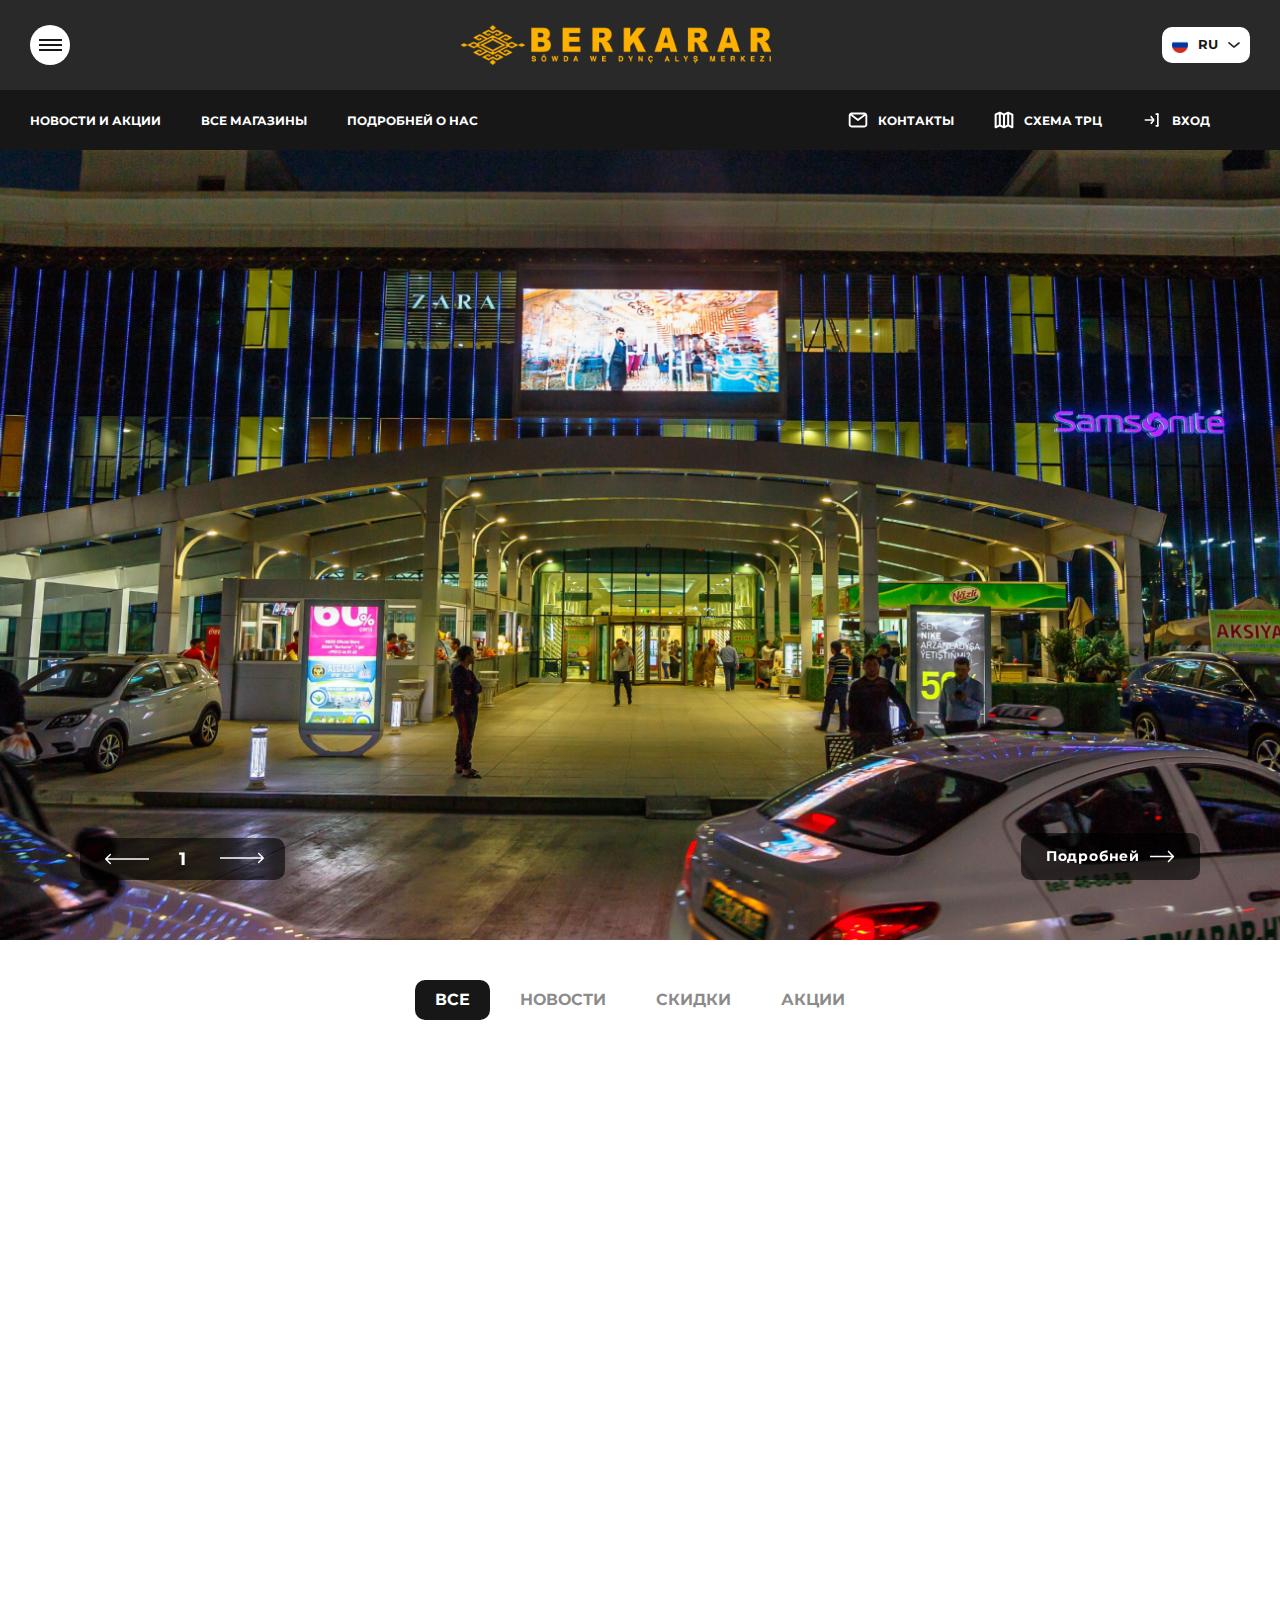
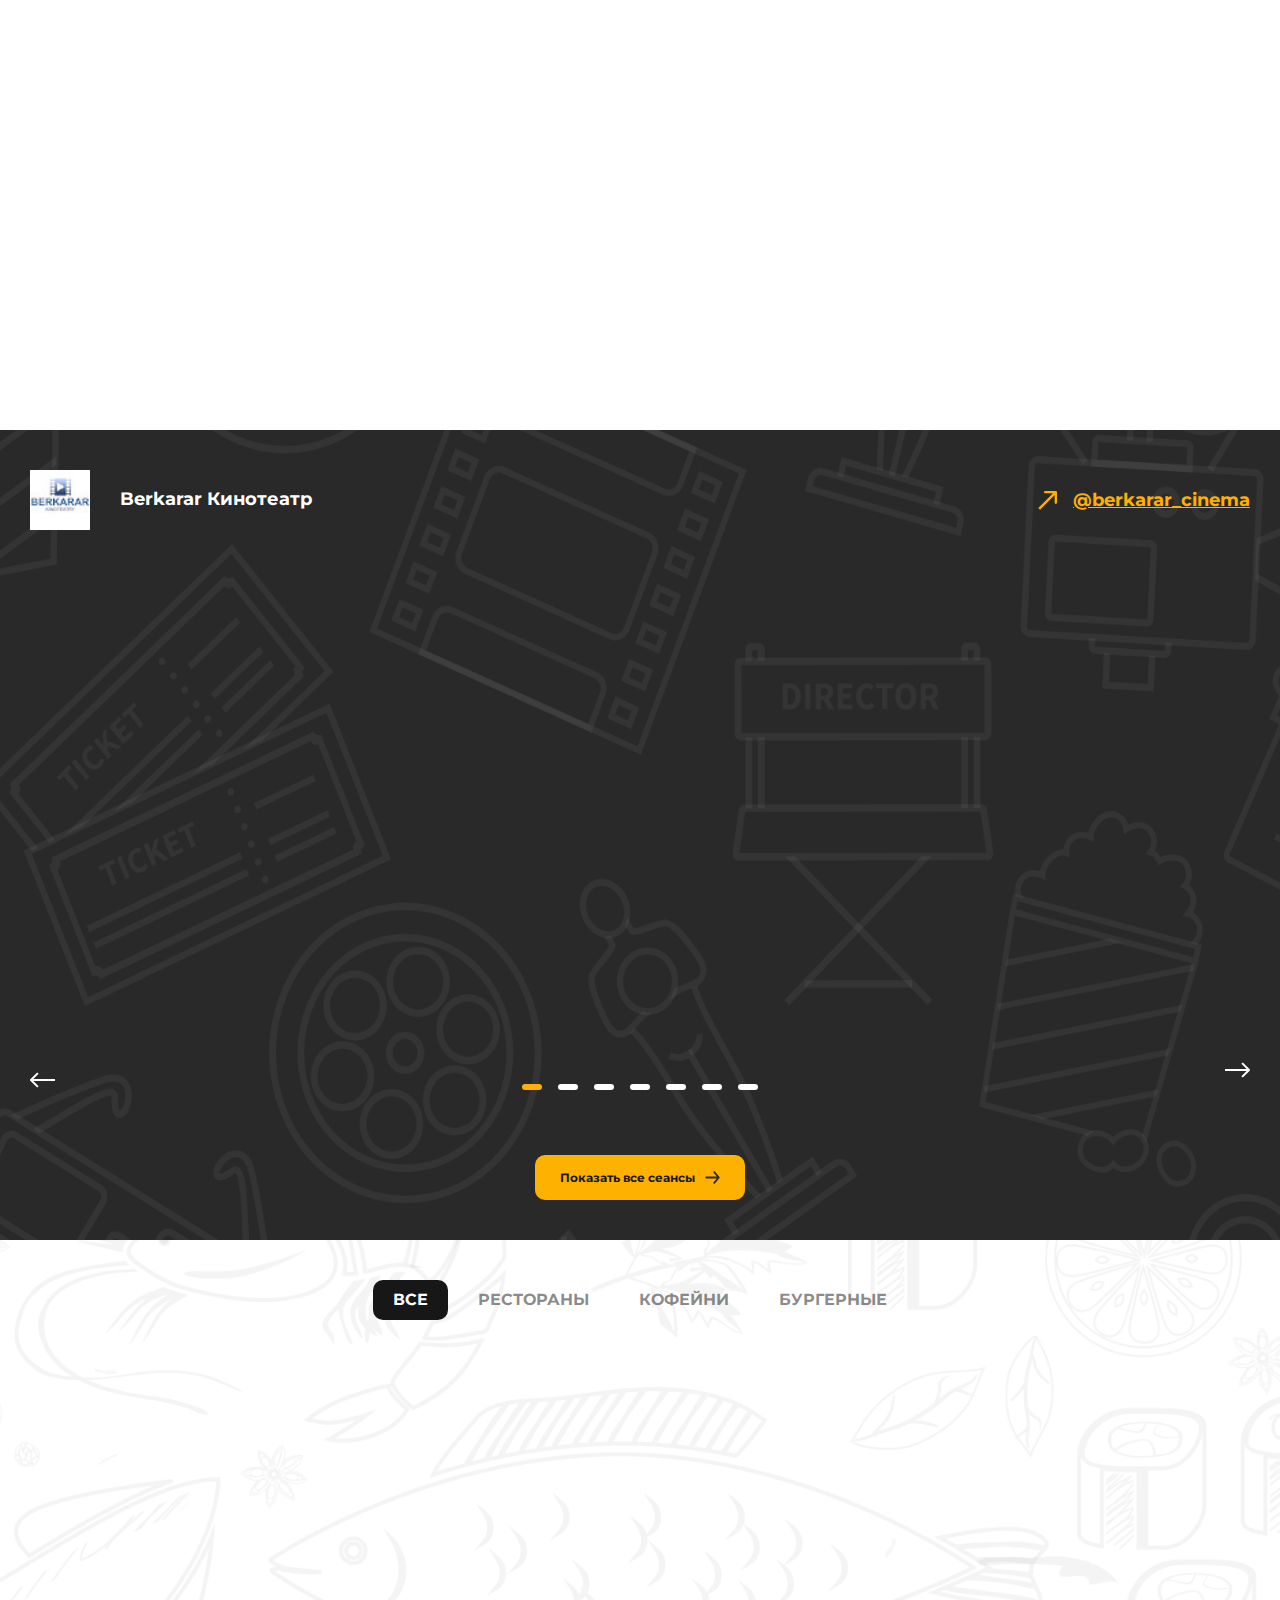
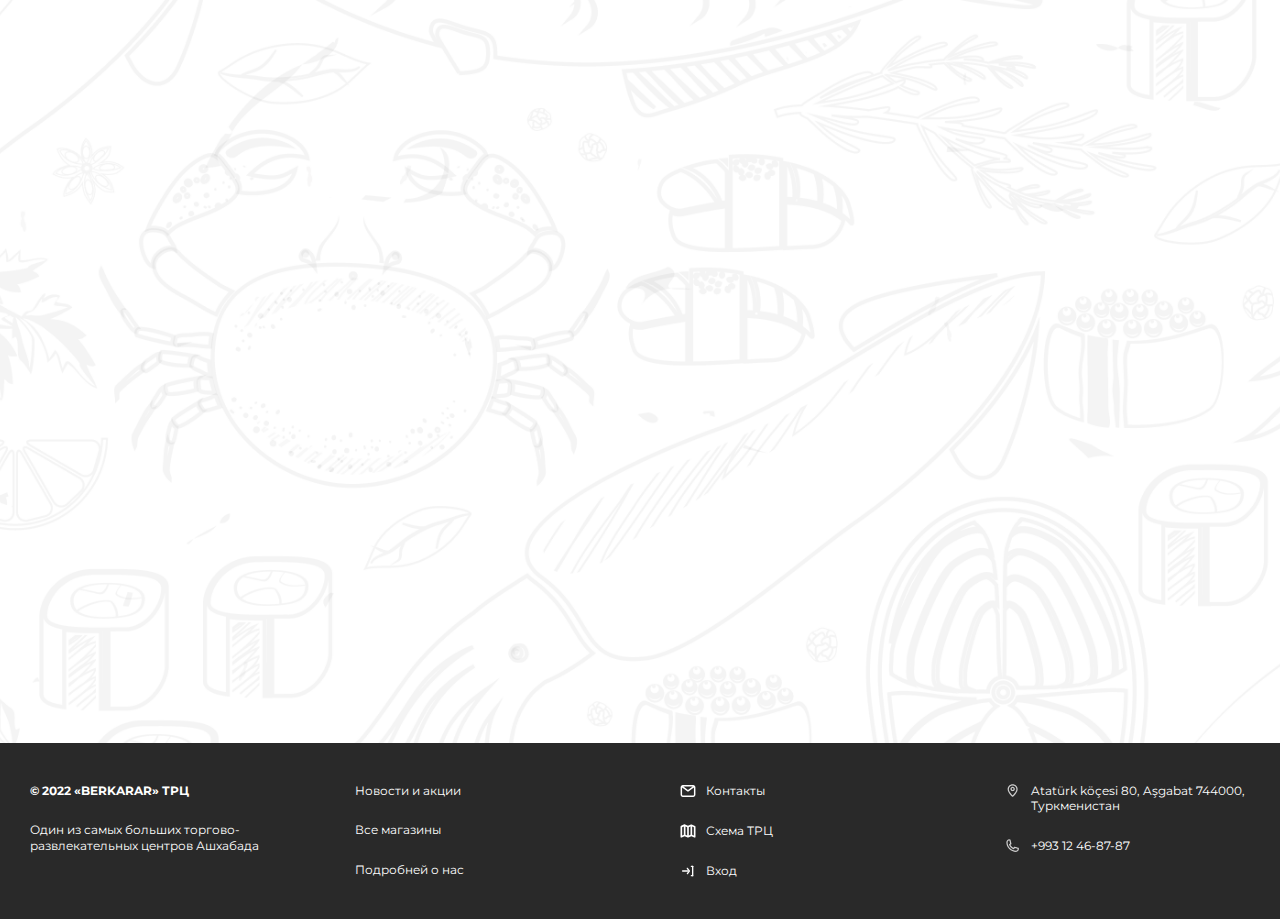
==== index.html @ 1e620947 "new header, footer, other changes" ====
<!DOCTYPE html>
<html lang="en">

<head>
    <meta charset="UTF-8">
    <meta http-equiv="X-UA-Compatible" content="IE=edge">
    <meta name="viewport" content="width=device-width, initial-scale=1.0">
    <link rel="stylesheet" href="assets/css/animate.css">

    <link rel="preconnect" href="https://fonts.googleapis.com">
    <link rel="preconnect" href="https://fonts.gstatic.com" crossorigin>
    <link
        href="https://fonts.googleapis.com/css2?family=Montserrat:ital,wght@0,200;0,300;0,400;0,500;0,600;0,700;0,800;1,400;1,500;1,600;1,700;1,800;1,900&display=swap"
        rel="stylesheet">
    <link rel="stylesheet" href="assets/css/main.css">

    <title>Home Page</title>
</head>

<body>

    <!-- Header =========================== -->
    <headar class="header">
        <div class="auto_container">
            <div class="header_wrap">
                <div class="header_row">
                    <div class="header_item">
                        <div class="burger">
                            <span></span>
                        </div>
                    </div>

                    <a href="#" class="logo">
                        <img src="assets/images/logo.png" alt="logo">
                    </a>

                    <div class="header_item">
                        <div class="lang">
                            <h6 class="lang_current">
                                <span class="lang_flag">
                                    <img src="assets/images/flag.png" alt="lang-flag">
                                </span>

                                RU

                                <span class="lang_arrow">
                                    <svg width="12" height="7" viewBox="0 0 12 7" fill="none"
                                        xmlns="http://www.w3.org/2000/svg">
                                        <path
                                            d="M6.00039 6.3334C5.80568 6.33378 5.61699 6.26597 5.46706 6.14173L0.467059 1.97507C0.296879 1.83362 0.189858 1.63036 0.169542 1.41C0.149225 1.18965 0.217277 0.970247 0.358726 0.800067C0.500175 0.629886 0.703434 0.522866 0.923789 0.50255C1.14414 0.482233 1.36355 0.550284 1.53373 0.691733L6.00039 4.42507L10.4671 0.825067C10.5523 0.755846 10.6504 0.704152 10.7557 0.672959C10.8609 0.641766 10.9714 0.631688 11.0805 0.643304C11.1897 0.65492 11.2956 0.688001 11.3919 0.740646C11.4883 0.79329 11.5733 0.864461 11.6421 0.950067C11.7184 1.03575 11.7762 1.13627 11.8118 1.24533C11.8475 1.3544 11.8602 1.46965 11.8493 1.58387C11.8383 1.69809 11.8039 1.80881 11.7482 1.90911C11.6925 2.00941 11.6166 2.09711 11.5254 2.16673L6.52539 6.19173C6.37116 6.29633 6.18631 6.34621 6.00039 6.3334Z"
                                            fill="#292929" />
                                    </svg>
                                </span>
                            </h6>

                            <div class="lang_box">
                                <a href="#">
                                    <span class="lang_flag">
                                        <img src="assets/images/flag.png" alt="lang-flag">
                                    </span>

                                    TM
                                </a>
                                <a href="#">
                                    <span class="lang_flag">
                                        <img src="assets/images/flag.png" alt="lang-flag">
                                    </span>

                                    EN
                                </a>
                            </div>
                        </div>
                    </div>
                </div>
            </div>
        </div>
    </headar>
    <!-- Header end ======================= -->

    <!-- Nav ============================= -->
    <nav class="nav">
        <div class="auto_container">
            <div class="nav_wrap">
                <div class="nav_row">
                    <ul class="nav_list">
                        <li>
                            <a href="shops.html">Новости и акции</a>
                        </li>
                        <li>
                            <a href="shops.html">Все магазины</a>
                        </li>
                        <li>
                            <a href="about.html">Подробней о нас</a>
                        </li>
                    </ul>

                    <ul class="nav_list">
                        <li>
                            <a href="shops.html">
                                <span>
                                    <svg width="18" height="14" viewBox="0 0 18 14" fill="none"
                                        xmlns="http://www.w3.org/2000/svg">
                                        <path
                                            d="M14.8332 0.333496H3.1665C2.50346 0.333496 1.86758 0.596888 1.39874 1.06573C0.929896 1.53457 0.666504 2.17045 0.666504 2.8335V11.1668C0.666504 11.8299 0.929896 12.4658 1.39874 12.9346C1.86758 13.4034 2.50346 13.6668 3.1665 13.6668H14.8332C15.4962 13.6668 16.1321 13.4034 16.6009 12.9346C17.0698 12.4658 17.3332 11.8299 17.3332 11.1668V2.8335C17.3332 2.17045 17.0698 1.53457 16.6009 1.06573C16.1321 0.596888 15.4962 0.333496 14.8332 0.333496ZM14.2748 2.00016L8.99984 5.9585L3.72484 2.00016H14.2748ZM14.8332 12.0002H3.1665C2.94549 12.0002 2.73353 11.9124 2.57725 11.7561C2.42097 11.5998 2.33317 11.3878 2.33317 11.1668V3.04183L8.49984 7.66683C8.64408 7.77501 8.81953 7.8335 8.99984 7.8335C9.18015 7.8335 9.35559 7.77501 9.49984 7.66683L15.6665 3.04183V11.1668C15.6665 11.3878 15.5787 11.5998 15.4224 11.7561C15.2661 11.9124 15.0542 12.0002 14.8332 12.0002Z"
                                            fill="white" />
                                    </svg>
                                </span>

                                Контакты
                            </a>
                        </li>
                        <li>
                            <a href="shops.html">
                                <span>
                                    <svg width="16" height="14" viewBox="0 0 16 14" fill="none"
                                        xmlns="http://www.w3.org/2000/svg">
                                        <path
                                            d="M15.0082 1.90825L11.6749 0.408252H10.9915L7.99988 1.74992L5.00821 0.408252H4.96654L4.86654 0.333252H4.36654L1.03321 1.83325C0.86695 1.89696 0.725465 2.01224 0.629488 2.1622C0.533511 2.31217 0.488088 2.48893 0.499876 2.66659V12.8333C0.500108 12.9727 0.535323 13.1098 0.602294 13.2321C0.669266 13.3544 0.765853 13.458 0.883209 13.5333C1.01734 13.6199 1.17353 13.6662 1.33321 13.6666C1.45112 13.666 1.56758 13.6405 1.67488 13.5916L4.66654 12.2499L7.65821 13.5916H7.69988C7.79379 13.6355 7.8962 13.6583 7.99988 13.6583C8.10355 13.6583 8.20596 13.6355 8.29988 13.5916H8.34154L11.3332 12.2499L14.3249 13.5916C14.4322 13.6405 14.5486 13.666 14.6665 13.6666C14.8262 13.6662 14.9824 13.6199 15.1165 13.5333C15.2339 13.458 15.3305 13.3544 15.3975 13.2321C15.4644 13.1098 15.4996 12.9727 15.4999 12.8333V2.66659C15.4995 2.50628 15.453 2.34948 15.3658 2.21498C15.2786 2.08047 15.1544 1.97397 15.0082 1.90825ZM2.16654 3.19992L3.83321 2.45825V10.7916L2.16654 11.5333V3.19992ZM5.49988 2.45825L7.16654 3.19992V11.5333L5.49988 10.7916V2.45825ZM8.83321 3.19992L10.4999 2.45825V10.7916L8.83321 11.5333V3.19992ZM13.8332 11.5333L12.1665 10.7916V2.45825L13.8332 3.19992V11.5333Z"
                                            fill="white" />
                                    </svg>
                                </span>

                                Схема ТРЦ
                            </a>
                        </li>
                        <li>
                            <a href="about.html">
                                <span>
                                    <svg width="20" height="20" viewBox="0 0 20 20" fill="none"
                                        xmlns="http://www.w3.org/2000/svg">
                                        <path
                                            d="M15 4.1665L15 15.8332C15 16.2934 15.3731 16.6665 15.8333 16.6665C16.2936 16.6665 16.6667 16.2934 16.6667 15.8332L16.6667 4.1665C16.6667 3.70627 16.2936 3.33317 15.8333 3.33317C15.3731 3.33317 15 3.70627 15 4.1665Z"
                                            fill="white" />
                                        <path
                                            d="M14.1665 16.6665L15.8332 16.6665C16.2934 16.6665 16.6665 16.2934 16.6665 15.8332C16.6665 15.3729 16.2934 14.9998 15.8332 14.9998L14.1665 14.9998C13.7063 14.9998 13.3332 15.3729 13.3332 15.8332C13.3332 16.2934 13.7063 16.6665 14.1665 16.6665Z"
                                            fill="white" />
                                        <path
                                            d="M14.1665 5L15.8332 5C16.2934 5 16.6665 4.6269 16.6665 4.16667C16.6665 3.70643 16.2934 3.33333 15.8332 3.33333L14.1665 3.33333C13.7063 3.33333 13.3332 3.70643 13.3332 4.16667C13.3332 4.6269 13.7063 5 14.1665 5Z"
                                            fill="white" />
                                        <path
                                            d="M8.33316 6.66683C8.33316 6.53746 8.36328 6.40986 8.42113 6.29415C8.47899 6.17844 8.56299 6.07779 8.66649 6.00016C8.75404 5.9345 8.85366 5.88673 8.95967 5.85957C9.06568 5.83241 9.176 5.82639 9.28434 5.84187C9.39267 5.85735 9.4969 5.89401 9.59107 5.94977C9.68523 6.00552 9.76749 6.07928 9.83316 6.16683L12.3332 9.50016C12.4374 9.64288 12.4937 9.81507 12.4937 9.99183C12.4937 10.1686 12.4374 10.3408 12.3332 10.4835L9.98315 13.8168C9.85571 13.9965 9.66232 14.1184 9.44526 14.1559C9.2282 14.1933 9.00513 14.1433 8.82482 14.0168C8.73469 13.9537 8.65797 13.8733 8.59908 13.7803C8.54018 13.6874 8.50029 13.5836 8.48169 13.4752C8.4631 13.3667 8.46617 13.2556 8.49074 13.1484C8.5153 13.0411 8.56088 12.9397 8.62482 12.8502L10.6332 10.0002L8.49982 7.16683C8.39164 7.02258 8.33316 6.84714 8.33316 6.66683Z"
                                            fill="white" />
                                        <path
                                            d="M2.50016 9.99984C2.50016 9.77882 2.58796 9.56686 2.74424 9.41058C2.90052 9.2543 3.11248 9.1665 3.3335 9.1665L10.0002 9.1665C10.2212 9.1665 10.4331 9.2543 10.5894 9.41058C10.7457 9.56686 10.8335 9.77882 10.8335 9.99984C10.8335 10.2209 10.7457 10.4328 10.5894 10.5891C10.4331 10.7454 10.2212 10.8332 10.0002 10.8332L3.3335 10.8332C3.11248 10.8332 2.90052 10.7454 2.74424 10.5891C2.58796 10.4328 2.50016 10.2209 2.50016 9.99984Z"
                                            fill="white" />
                                    </svg>
                                </span>

                                Вход
                            </a>
                        </li>
                    </ul>
                </div>
            </div>
        </div>
    </nav>
    <!-- Nav end ========================= -->

    <!-- Menu ============================= -->
    <section class="menu">
        <div class="auto_container">
            <div class="menu_wrap">
                <form action="#" class="menu_search">
                    <h1 class="menu_search-title">
                        <span>Поиск</span> по сайту
                    </h1>

                    <div class="menu_search-input">
                        <input type="text" placeholder="Что будем искать?">
                    </div>

                    <button class="menu_search-btn" type="submit">
                        НАЙТИ
                    </button>
                </form>

                <div class="mobile_buttons">
                    <div class="row">
                        <a href="#" class="mobile_buttons-link">Подробней о нас</a>
                        <a href="#" class="mobile_buttons-link">Контакты</a>
                        <a href="#" class="mobile_buttons-link">Схема ТРЦ</a>
                        <h4 class="mobile_buttons-link modBtn" data-tab="#login">Вход</h4>
                    </div>
                </div>

                <div class="mobile_navs">
                    <ul class="mobile_navs-list">
                        <li>
                            <a href="#" class="mobile_navs-link">Новости и акции</a>
                        </li>
                        <li>
                            <a href="#" class="mobile_navs-link">Все магазины</a>
                        </li>
                        <li>
                            <a href="#" class="mobile_navs-link">Кафе и рестораны</a>
                        </li>
                        <li>
                            <a href="#" class="mobile_navs-link">Развлечение </a>
                        </li>
                        <li>
                            <a href="#" class="mobile_navs-link">услуги и сервисы</a>
                        </li>
                        <li>
                            <a href="#" class="mobile_navs-link">красота и здоровье</a>
                        </li>
                        <li>
                            <a href="#" class="mobile_navs-link">все для детей</a>
                        </li>
                        <li>
                            <a href="#" class="mobile_navs-link">бытовая техника и электроника</a>
                        </li>
                    </ul>

                    <div class="mobile_profile">
                        <h5 class="mobile_profile-title">
                            204308
                        </h5>

                        <a href="#" class="mobile_profile-link">
                            Profile
                        </a>
                        <a href="#" class="mobile_profile-link">
                            Выход
                        </a>
                    </div>
                </div>

                <div class="menu_box">
                    <div class="menu_col">
                        <div class="menu_col-group">
                            <h6 class="menu_col-title">
                                Одежда, обувь и сумки
                            </h6>
                            <a href="#" class="menu_col-link">Бельё и домашняя одежда</a>
                            <a href="#" class="menu_col-link">Детская одежда и обувь</a>
                            <a href="#" class="menu_col-link">Женская одежда</a>
                            <a href="#" class="menu_col-link">Магазины меха</a>
                            <a href="#" class="menu_col-link">Молодежная одежда</a>
                            <a href="#" class="menu_col-link">Мужская одежда</a>
                            <a href="#" class="menu_col-link">Обувь и сумки</a>
                            <a href="#" class="menu_col-link">Одежда для беременных</a>
                            <a href="#" class="menu_col-link">Одежда и обувь plus size</a>
                        </div>
                    </div>

                    <div class="menu_col">
                        <div class="menu_col-group">
                            <h6 class="menu_col-title">
                                Кафе и рестораны
                            </h6>
                            <a href="#" class="menu_col-link">Рестораны</a>
                            <a href="#" class="menu_col-link">Ресторанный дворик</a>
                            <a href="#" class="menu_col-link">Мороженое и сладости</a>
                            <a href="#" class="menu_col-link">Кофейни</a>
                            <a href="#" class="menu_col-link">Депо в Европейском</a>
                        </div>

                        <div class="menu_col-group">
                            <h6 class="menu_col-title">
                                Подарки и аксессуары
                            </h6>
                            <a href="#" class="menu_col-link">Ювелирные изделия и часы</a>
                            <a href="#" class="menu_col-link">Новогодняя ярмарка</a>
                            <a href="#" class="menu_col-link">Цветы и сувениры</a>
                            <a href="#" class="menu_col-link">Украшения и аксессуары</a>
                            <a href="#" class="menu_col-link">Подарки и сладости</a>
                        </div>
                    </div>

                    <div class="menu_col">
                        <div class="menu_col-group">
                            <h6 class="menu_col-title">
                                Красота и здоровье
                            </h6>
                            <a href="#" class="menu_col-link">Brow bar & Make up</a>
                            <a href="#" class="menu_col-link">Салоны оптики</a>
                            <a href="#" class="menu_col-link">Салоны красоты</a>
                            <a href="#" class="menu_col-link">Парфюмерия и косметика</a>
                            <a href="#" class="menu_col-link">Маникюрные салоны</a>
                            <a href="#" class="menu_col-link">Аптеки</a>
                        </div>

                        <div class="menu_col-group">
                            <h6 class="menu_col-title">
                                Все для детей
                            </h6>
                            <a href="#" class="menu_col-link">Игрушки для детей</a>
                            <a href="#" class="menu_col-link">Развлечения для детей</a>
                            <a href="#" class="menu_col-link">Парикмахерские для детей</a>
                            <a href="#" class="menu_col-link">Одежда и обувь для детей</a>
                            <a href="#" class="menu_col-link">Комната матери и ребенка</a>
                        </div>
                    </div>

                    <div class="menu_col">
                        <div class="menu_col-group">
                            <h6 class="menu_col-title">
                                Услуги и сервисы
                            </h6>
                            <a href="#" class="menu_col-link">Банкетный зал</a>
                            <a href="#" class="menu_col-link">Банки</a>
                            <a href="#" class="menu_col-link">Бытовые услуги, химчистка</a>
                            <a href="#" class="menu_col-link">Гардероб</a>
                            <a href="#" class="menu_col-link">Госуслуги</a>
                            <a href="#" class="menu_col-link">Денежные переводы</a>
                            <a href="#" class="menu_col-link">Обмен валюты</a>
                            <a href="#" class="menu_col-link">Упаковка подарков</a>
                            <a href="#" class="menu_col-link">Туристические услуги</a>
                        </div>
                    </div>

                    <div class="menu_col">
                        <div class="menu_col-group">
                            <h6 class="menu_col-title">
                                Развлечения
                            </h6>
                            <a href="#" class="menu_col-link">Банкетный зал</a>
                            <a href="#" class="menu_col-link">Боулинг</a>
                            <a href="#" class="menu_col-link">Детские развлечения</a>
                            <a href="#" class="menu_col-link">Кинотеатр</a>
                            <a href="#" class="menu_col-link">Флотилия «Рэдиссон Ройал, Москва»</a>
                        </div>

                        <div class="menu_col-group">
                            <h6 class="menu_col-title">
                                Продукты питания и напитки
                            </h6>
                            <a href="#" class="menu_col-link">Винотека</a>
                            <a href="#" class="menu_col-link">Супермаркет</a>
                            <a href="#" class="menu_col-link">Ярмарка</a>
                        </div>
                    </div>
                </div>

                <div class="footer_navs">
                    <div class="footer_navs-col">
                        <p class="copyright">
                            © 2022 «BERKARAR» ТРЦ
                        </p>

                        <p class="footer_navs-txt">
                            Один из самых больших торгово- развлекательных центров Ашхабада
                        </p>
                    </div>

                    <div class="footer_navs-col">
                        <ul>
                            <li>
                                <a href="#">Новости и акции</a>
                            </li>
                            <li>
                                <a href="#">Все магазины</a>
                            </li>
                            <li>
                                <a href="#">Подробней о нас</a>
                            </li>
                        </ul>
                    </div>

                    <div class="footer_navs-col">
                        <ul>
                            <li>
                                <a href="#">
                                    <span>
                                        <svg width="18" height="14" viewBox="0 0 18 14" fill="none"
                                            xmlns="http://www.w3.org/2000/svg">
                                            <path
                                                d="M14.8332 0.333496H3.1665C2.50346 0.333496 1.86758 0.596888 1.39874 1.06573C0.929896 1.53457 0.666504 2.17045 0.666504 2.8335V11.1668C0.666504 11.8299 0.929896 12.4658 1.39874 12.9346C1.86758 13.4034 2.50346 13.6668 3.1665 13.6668H14.8332C15.4962 13.6668 16.1321 13.4034 16.6009 12.9346C17.0698 12.4658 17.3332 11.8299 17.3332 11.1668V2.8335C17.3332 2.17045 17.0698 1.53457 16.6009 1.06573C16.1321 0.596888 15.4962 0.333496 14.8332 0.333496ZM14.2748 2.00016L8.99984 5.9585L3.72484 2.00016H14.2748ZM14.8332 12.0002H3.1665C2.94549 12.0002 2.73353 11.9124 2.57725 11.7561C2.42097 11.5998 2.33317 11.3878 2.33317 11.1668V3.04183L8.49984 7.66683C8.64408 7.77501 8.81953 7.8335 8.99984 7.8335C9.18015 7.8335 9.35559 7.77501 9.49984 7.66683L15.6665 3.04183V11.1668C15.6665 11.3878 15.5787 11.5998 15.4224 11.7561C15.2661 11.9124 15.0542 12.0002 14.8332 12.0002Z"
                                                fill="white" />
                                        </svg>
                                    </span>

                                    Контакты
                                </a>
                            </li>
                            <li>
                                <a href="#">
                                    <span>
                                        <svg width="16" height="14" viewBox="0 0 16 14" fill="none"
                                            xmlns="http://www.w3.org/2000/svg">
                                            <path
                                                d="M15.0082 1.90825L11.6749 0.408252H10.9915L7.99988 1.74992L5.00821 0.408252H4.96654L4.86654 0.333252H4.36654L1.03321 1.83325C0.86695 1.89696 0.725465 2.01224 0.629488 2.1622C0.533511 2.31217 0.488088 2.48893 0.499876 2.66659V12.8333C0.500108 12.9727 0.535323 13.1098 0.602294 13.2321C0.669266 13.3544 0.765853 13.458 0.883209 13.5333C1.01734 13.6199 1.17353 13.6662 1.33321 13.6666C1.45112 13.666 1.56758 13.6405 1.67488 13.5916L4.66654 12.2499L7.65821 13.5916H7.69988C7.79379 13.6355 7.8962 13.6583 7.99988 13.6583C8.10355 13.6583 8.20596 13.6355 8.29988 13.5916H8.34154L11.3332 12.2499L14.3249 13.5916C14.4322 13.6405 14.5486 13.666 14.6665 13.6666C14.8262 13.6662 14.9824 13.6199 15.1165 13.5333C15.2339 13.458 15.3305 13.3544 15.3975 13.2321C15.4644 13.1098 15.4996 12.9727 15.4999 12.8333V2.66659C15.4995 2.50628 15.453 2.34948 15.3658 2.21498C15.2786 2.08047 15.1544 1.97397 15.0082 1.90825ZM2.16654 3.19992L3.83321 2.45825V10.7916L2.16654 11.5333V3.19992ZM5.49988 2.45825L7.16654 3.19992V11.5333L5.49988 10.7916V2.45825ZM8.83321 3.19992L10.4999 2.45825V10.7916L8.83321 11.5333V3.19992ZM13.8332 11.5333L12.1665 10.7916V2.45825L13.8332 3.19992V11.5333Z"
                                                fill="white" />
                                        </svg>
                                    </span>

                                    Схема ТРЦ
                                </a>
                            </li>
                            <li>
                                <a href="#">
                                    <span>
                                        <svg width="20" height="20" viewBox="0 0 20 20" fill="none"
                                            xmlns="http://www.w3.org/2000/svg">
                                            <path
                                                d="M15 4.1665L15 15.8332C15 16.2934 15.3731 16.6665 15.8333 16.6665C16.2936 16.6665 16.6667 16.2934 16.6667 15.8332L16.6667 4.1665C16.6667 3.70627 16.2936 3.33317 15.8333 3.33317C15.3731 3.33317 15 3.70627 15 4.1665Z"
                                                fill="white" />
                                            <path
                                                d="M14.1665 16.6665L15.8332 16.6665C16.2934 16.6665 16.6665 16.2934 16.6665 15.8332C16.6665 15.3729 16.2934 14.9998 15.8332 14.9998L14.1665 14.9998C13.7063 14.9998 13.3332 15.3729 13.3332 15.8332C13.3332 16.2934 13.7063 16.6665 14.1665 16.6665Z"
                                                fill="white" />
                                            <path
                                                d="M14.1665 5L15.8332 5C16.2934 5 16.6665 4.6269 16.6665 4.16667C16.6665 3.70643 16.2934 3.33333 15.8332 3.33333L14.1665 3.33333C13.7063 3.33333 13.3332 3.70643 13.3332 4.16667C13.3332 4.6269 13.7063 5 14.1665 5Z"
                                                fill="white" />
                                            <path
                                                d="M8.33316 6.66683C8.33316 6.53746 8.36328 6.40986 8.42113 6.29415C8.47899 6.17844 8.56299 6.07779 8.66649 6.00016C8.75404 5.9345 8.85366 5.88673 8.95967 5.85957C9.06568 5.83241 9.176 5.82639 9.28434 5.84187C9.39267 5.85735 9.4969 5.89401 9.59107 5.94977C9.68523 6.00552 9.76749 6.07928 9.83316 6.16683L12.3332 9.50016C12.4374 9.64288 12.4937 9.81507 12.4937 9.99183C12.4937 10.1686 12.4374 10.3408 12.3332 10.4835L9.98315 13.8168C9.85571 13.9965 9.66232 14.1184 9.44526 14.1559C9.2282 14.1933 9.00513 14.1433 8.82482 14.0168C8.73469 13.9537 8.65797 13.8733 8.59908 13.7803C8.54018 13.6874 8.50029 13.5836 8.48169 13.4752C8.4631 13.3667 8.46617 13.2556 8.49074 13.1484C8.5153 13.0411 8.56088 12.9397 8.62482 12.8502L10.6332 10.0002L8.49982 7.16683C8.39164 7.02258 8.33316 6.84714 8.33316 6.66683Z"
                                                fill="white" />
                                            <path
                                                d="M2.50016 9.99984C2.50016 9.77882 2.58796 9.56686 2.74424 9.41058C2.90052 9.2543 3.11248 9.1665 3.3335 9.1665L10.0002 9.1665C10.2212 9.1665 10.4331 9.2543 10.5894 9.41058C10.7457 9.56686 10.8335 9.77882 10.8335 9.99984C10.8335 10.2209 10.7457 10.4328 10.5894 10.5891C10.4331 10.7454 10.2212 10.8332 10.0002 10.8332L3.3335 10.8332C3.11248 10.8332 2.90052 10.7454 2.74424 10.5891C2.58796 10.4328 2.50016 10.2209 2.50016 9.99984Z"
                                                fill="white" />
                                        </svg>
                                    </span>

                                    Вход
                                </a>
                            </li>
                        </ul>
                    </div>

                    <div class="footer_navs-col">
                        <a href="#" class="footer_navs-link">
                            <span>
                                <svg width="17" height="17" viewBox="0 0 17 17" fill="none"
                                    xmlns="http://www.w3.org/2000/svg">
                                    <path
                                        d="M8.11556 1.33535C6.71026 1.33485 5.36156 1.88902 4.36259 2.87741C3.36362 3.8658 2.79511 5.20852 2.78064 6.61374C2.77953 10.2671 7.47831 14.3352 7.67826 14.5086C7.79898 14.6119 7.95264 14.6687 8.11154 14.6687C8.27044 14.6688 8.42414 14.6121 8.54492 14.5088C8.77831 14.3355 13.4462 10.2703 13.4473 6.61695C13.4337 5.21173 12.866 3.86866 11.8676 2.87967C10.8692 1.89068 9.52086 1.3357 8.11556 1.33535ZM8.11201 13.102C6.999 12.0417 4.11322 9.10081 4.11397 6.61414C4.11429 5.55328 4.53602 4.53599 5.28639 3.78607C6.03677 3.03615 7.05431 2.61503 8.11517 2.61535C9.17604 2.61567 10.1933 3.0374 10.9432 3.78777C11.6932 4.53814 12.1143 5.55569 12.114 6.61655C12.1132 9.08322 9.22567 12.0423 8.11201 13.102Z"
                                        fill="#CDCDCD" />
                                    <path
                                        d="M8.11507 4.00241C7.65358 4.00227 7.20242 4.13898 6.81862 4.39526C6.43483 4.65153 6.13565 5.01586 5.95892 5.44217C5.78219 5.86848 5.73584 6.33762 5.82573 6.79027C5.91563 7.24292 6.13773 7.65874 6.46396 7.98516C6.79018 8.31158 7.20587 8.53394 7.65847 8.62411C8.11106 8.71428 8.58023 8.66821 9.00665 8.49173C9.43306 8.31526 9.79757 8.0163 10.0541 7.63266C10.3106 7.24902 10.4476 6.79794 10.4477 6.33645C10.4479 5.71761 10.2022 5.12404 9.76478 4.68633C9.32733 4.24861 8.73391 4.0026 8.11507 4.00241ZM8.11407 7.33575C7.91629 7.33569 7.72297 7.27698 7.55855 7.16705C7.39413 7.05712 7.26601 6.9009 7.19037 6.71815C7.11474 6.5354 7.095 6.33433 7.13364 6.14036C7.17229 5.94639 7.26758 5.76824 7.40748 5.62843C7.54737 5.48862 7.72558 5.39343 7.91957 5.3549C8.11357 5.31637 8.31463 5.33624 8.49733 5.41198C8.68003 5.48772 8.83617 5.61594 8.94601 5.78043C9.05584 5.94491 9.11443 6.13827 9.11437 6.33605C9.11429 6.60126 9.00886 6.85559 8.82126 7.04307C8.63367 7.23055 8.37928 7.33583 8.11407 7.33575Z"
                                        fill="#CDCDCD" />
                                </svg>
                            </span>

                            <p>
                                Atatürk köçesi 80, Aşgabat 744000, Туркменистан
                            </p>
                            </d>

                            <a href="tel: +99312468787" class="footer_navs-link">
                                <span>
                                    <svg width="17" height="17" viewBox="0 0 17 17" fill="none"
                                        xmlns="http://www.w3.org/2000/svg">
                                        <g clip-path="url(#clip0_1161_4823)">
                                            <path
                                                d="M11.7071 14.7487C8.98529 14.7452 6.37597 13.6624 4.45136 11.7378C2.52675 9.81315 1.44396 7.20383 1.44043 4.48203C1.44043 3.6687 1.76352 2.88868 2.33864 2.31357C2.91375 1.73845 3.69377 1.41536 4.5071 1.41536C4.67932 1.41405 4.85126 1.42968 5.02043 1.46203C5.18397 1.48623 5.34474 1.52642 5.50043 1.58203C5.60993 1.62045 5.7075 1.68678 5.7835 1.77447C5.8595 1.86217 5.9113 1.96818 5.93376 2.08203L6.8471 6.08203C6.87171 6.1906 6.86875 6.30361 6.83847 6.41075C6.8082 6.51788 6.75157 6.61573 6.67376 6.69536C6.5871 6.78869 6.58043 6.79536 5.76043 7.22203C6.41709 8.6626 7.56923 9.81947 9.0071 10.482C9.44043 9.65536 9.4471 9.64869 9.54043 9.56203C9.62006 9.48422 9.71791 9.42759 9.82504 9.39732C9.93218 9.36704 10.0452 9.36407 10.1538 9.38869L14.1538 10.302C14.264 10.3276 14.3658 10.3808 14.4498 10.4566C14.5338 10.5324 14.5971 10.6283 14.6338 10.7354C14.69 10.8936 14.7324 11.0564 14.7604 11.222C14.7873 11.3896 14.8006 11.559 14.8004 11.7287C14.7881 12.5385 14.456 13.3107 13.8764 13.8765C13.2969 14.4423 12.517 14.7558 11.7071 14.7487ZM4.5071 2.74869C4.04793 2.75045 3.60807 2.93363 3.28338 3.25831C2.9587 3.583 2.77552 4.02286 2.77376 4.48203C2.77553 6.85075 3.71728 9.12195 5.39223 10.7969C7.06717 12.4718 9.33837 13.4136 11.7071 13.4154C12.1663 13.4136 12.6061 13.2304 12.9308 12.9057C13.2555 12.5811 13.4387 12.1412 13.4404 11.682V11.462L10.3471 10.7487L10.1538 11.1154C9.85376 11.6954 9.63376 12.1154 9.07376 11.8887C7.96902 11.4933 6.96623 10.8567 6.13825 10.0253C5.31028 9.19385 4.67791 8.18841 4.2871 7.08203C4.0471 6.56203 4.50043 6.32203 5.07376 6.02203L5.44043 5.84203L4.7271 2.74869H4.5071Z"
                                                fill="#CDCDCD" />
                                        </g>
                                        <defs>
                                            <clipPath id="clip0_1161_4823">
                                                <rect width="16" height="16" fill="white"
                                                    transform="translate(0.106934 0.0822754)" />
                                            </clipPath>
                                        </defs>
                                    </svg>
                                </span>

                                <p>
                                    +993 12 46-87-87
                                </p>
                            </a>
                    </div>
                </div>
            </div>
        </div>

    </section>
    <!-- Menu end ========================= -->

    <!-- Hero ============================= -->
    <section class="hero">
        <div class="hero_wrap">
            <div class="hero_slider">
                <div class="hero_item">
                    <div class="hero_item-photo">
                        <img src="assets/images/intro.png" alt="hero_item-photo">
                    </div>

                    <a href="#" class="hero_item-link">
                        Подробней

                        <span>
                            <svg width="16" height="9" viewBox="0 0 16 9" fill="none"
                                xmlns="http://www.w3.org/2000/svg">
                                <path
                                    d="M15.3536 4.85355C15.5488 4.65829 15.5488 4.34171 15.3536 4.14645L12.1716 0.964466C11.9763 0.769204 11.6597 0.769204 11.4645 0.964466C11.2692 1.15973 11.2692 1.47631 11.4645 1.67157L14.2929 4.5L11.4645 7.32843C11.2692 7.52369 11.2692 7.84027 11.4645 8.03553C11.6597 8.2308 11.9763 8.2308 12.1716 8.03553L15.3536 4.85355ZM0 5H15V4H0V5Z"
                                    fill="white" />
                            </svg>
                        </span>
                    </a>
                </div>

                <div class="hero_item">
                    <div class="hero_item-photo">
                        <img src="assets/images/intro.png" alt="hero_item-photo">
                    </div>

                    <a href="#" class="hero_item-link">
                        Подробней

                        <span>
                            <svg width="16" height="9" viewBox="0 0 16 9" fill="none"
                                xmlns="http://www.w3.org/2000/svg">
                                <path
                                    d="M15.3536 4.85355C15.5488 4.65829 15.5488 4.34171 15.3536 4.14645L12.1716 0.964466C11.9763 0.769204 11.6597 0.769204 11.4645 0.964466C11.2692 1.15973 11.2692 1.47631 11.4645 1.67157L14.2929 4.5L11.4645 7.32843C11.2692 7.52369 11.2692 7.84027 11.4645 8.03553C11.6597 8.2308 11.9763 8.2308 12.1716 8.03553L15.3536 4.85355ZM0 5H15V4H0V5Z"
                                    fill="white" />
                            </svg>
                        </span>
                    </a>
                </div>
            </div>
        </div>
    </section>
    <!-- Hero end ========================= -->

    <!-- Shops  ============================ -->
    <section class="shops">
        <div class="auto_container">
            <div class="shops_wrap">
                <div class="shops_tab">
                    <h4 class="shops_tab-link tabBtn active" data-tab="#all">
                        ВСЕ
                    </h4>
                    <h4 class="shops_tab-link tabBtn" data-tab="#news">
                        Новости
                    </h4>
                    <h4 class="shops_tab-link tabBtn" data-tab="#discount">
                        Скидки
                    </h4>
                    <h4 class="shops_tab-link tabBtn" data-tab="#stocks">
                        АКЦИИ
                    </h4>
                </div>

                <div class="shops_block tabItem active" id="all">
                    <div class="shops_item wow fadeInUp" data-wow-duration=".3s" data-wow-delay=".1s">
                        <div class="shops_item-photo">
                            <img src="assets/images/shop-1.png" alt="shop-photo">
                        </div>

                        <h6 class="shops_item-label">
                            АКЦИЯ
                        </h6>

                        <div class="shops_item-info">
                            <h5 class="shops_item-name">
                                gorenje
                            </h5>

                            <h5 class="shops_item-floor">
                                1
                                <span>
                                    ЭТАЖ
                                </span>
                            </h5>
                        </div>

                        <div class="shops_item-content">
                            <p>
                                <span>
                                    <img src="assets/images/svg/clock.svg" alt="clock-icon">
                                </span>

                                19.04.2022 - 25.04.2022
                            </p>
                            <h4 class="shops_item-content-txt">
                                Скидки от 30% в SAMONITE
                            </h4>
                        </div>
                    </div>

                    <div class="shops_item wow fadeInUp" data-wow-duration=".3s" data-wow-delay=".13s">
                        <div class="shops_item-photo">
                            <img src="assets/images/shop-2.png" alt="shop-photo">
                        </div>

                        <h6 class="shops_item-label">
                            Новости
                        </h6>

                        <div class="shops_item-info">
                            <h5 class="shops_item-name">
                                Melbourne Burger
                            </h5>

                            <h5 class="shops_item-floor">
                                1
                                <span>
                                    ЭТАЖ
                                </span>
                            </h5>
                        </div>

                        <div class="shops_item-content">
                            <p>
                                <span>
                                    <img src="assets/images/svg/clock.svg" alt="clock-icon">
                                </span>

                                19.04.2022 - 25.04.2022
                            </p>
                            <h4 class="shops_item-content-txt">
                                Скидки от 30% в SAMONITE
                            </h4>
                        </div>
                    </div>

                    <div class="shops_item wow fadeInUp" data-wow-duration=".3s" data-wow-delay=".17s">
                        <div class="shops_item-photo">
                            <img src="assets/images/shop-1.png" alt="shop-photo">
                        </div>

                        <h6 class="shops_item-label">
                            АКЦИЯ
                        </h6>

                        <div class="shops_item-info">
                            <h5 class="shops_item-name">
                                gorenje
                            </h5>

                            <h5 class="shops_item-floor">
                                1
                                <span>
                                    ЭТАЖ
                                </span>
                            </h5>
                        </div>

                        <div class="shops_item-content">
                            <p>
                                <span>
                                    <img src="assets/images/svg/clock.svg" alt="clock-icon">
                                </span>

                                19.04.2022 - 25.04.2022
                            </p>
                            <h4 class="shops_item-content-txt">
                                Скидки от 30% в SAMONITE
                            </h4>
                        </div>
                    </div>

                    <div class="shops_item wow fadeInUp" data-wow-duration=".3s" data-wow-delay=".2s">
                        <div class="shops_item-photo">
                            <img src="assets/images/shop-1.png" alt="shop-photo">
                        </div>

                        <h6 class="shops_item-label">
                            АКЦИЯ
                        </h6>

                        <div class="shops_item-info">
                            <h5 class="shops_item-name">
                                gorenje
                            </h5>

                            <h5 class="shops_item-floor">
                                1
                                <span>
                                    ЭТАЖ
                                </span>
                            </h5>
                        </div>

                        <div class="shops_item-content">
                            <p>
                                <span>
                                    <img src="assets/images/svg/clock.svg" alt="clock-icon">
                                </span>

                                19.04.2022 - 25.04.2022
                            </p>
                            <h4 class="shops_item-content-txt">
                                Скидки от 30% в SAMONITE
                            </h4>
                        </div>
                    </div>

                    <div class="shops_item wow fadeInUp" data-wow-duration=".3s" data-wow-delay=".23s">
                        <div class="shops_item-photo">
                            <img src="assets/images/shop-2.png" alt="shop-photo">
                        </div>

                        <h6 class="shops_item-label">
                            Новости
                        </h6>

                        <div class="shops_item-info">
                            <h5 class="shops_item-name">
                                gorenje
                            </h5>

                            <h5 class="shops_item-floor">
                                1
                                <span>
                                    ЭТАЖ
                                </span>
                            </h5>
                        </div>

                        <div class="shops_item-content">
                            <p>
                                <span>
                                    <img src="assets/images/svg/clock.svg" alt="clock-icon">
                                </span>

                                19.04.2022 - 25.04.2022
                            </p>
                            <h4 class="shops_item-content-txt">
                                Скидки от 30% в SAMONITE
                            </h4>
                        </div>
                    </div>

                    <div class="shops_item wow fadeInUp" data-wow-duration=".3s" data-wow-delay=".27s">
                        <div class="shops_item-photo">
                            <img src="assets/images/shop-1.png" alt="shop-photo">
                        </div>

                        <h6 class="shops_item-label">
                            АКЦИЯ
                        </h6>

                        <div class="shops_item-info">
                            <h5 class="shops_item-name">
                                gorenje
                            </h5>

                            <h5 class="shops_item-floor">
                                1
                                <span>
                                    ЭТАЖ
                                </span>
                            </h5>
                        </div>

                        <div class="shops_item-content">
                            <p>
                                <span>
                                    <img src="assets/images/svg/clock.svg" alt="clock-icon">
                                </span>

                                19.04.2022 - 25.04.2022
                            </p>
                            <h4 class="shops_item-content-txt">
                                Скидки от 30% в SAMONITE
                            </h4>
                        </div>
                    </div>

                    <div class="shops_item wow fadeInUp" data-wow-duration=".3s" data-wow-delay=".3s">
                        <div class="shops_item-photo">
                            <img src="assets/images/shop-1.png" alt="shop-photo">
                        </div>

                        <h6 class="shops_item-label">
                            АКЦИЯ
                        </h6>

                        <div class="shops_item-info">
                            <h5 class="shops_item-name">
                                gorenje
                            </h5>

                            <h5 class="shops_item-floor">
                                1
                                <span>
                                    ЭТАЖ
                                </span>
                            </h5>
                        </div>

                        <div class="shops_item-content">
                            <p>
                                <span>
                                    <img src="assets/images/svg/clock.svg" alt="clock-icon">
                                </span>

                                19.04.2022 - 25.04.2022
                            </p>
                            <h4 class="shops_item-content-txt">
                                Скидки от 30% в SAMONITE
                            </h4>
                        </div>
                    </div>

                    <div class="shops_item wow fadeInUp" data-wow-duration=".3s" data-wow-delay=".33s">
                        <div class="shops_item-photo">
                            <img src="assets/images/shop-2.png" alt="shop-photo">
                        </div>

                        <h6 class="shops_item-label">
                            Новости
                        </h6>

                        <div class="shops_item-info">
                            <h5 class="shops_item-name">
                                gorenje
                            </h5>

                            <h5 class="shops_item-floor">
                                1
                                <span>
                                    ЭТАЖ
                                </span>
                            </h5>
                        </div>

                        <div class="shops_item-content">
                            <p>
                                <span>
                                    <img src="assets/images/svg/clock.svg" alt="clock-icon">
                                </span>

                                19.04.2022 - 25.04.2022
                            </p>
                            <h4 class="shops_item-content-txt">
                                Скидки от 30% в SAMONITE
                            </h4>
                        </div>
                    </div>

                    <div class="shops_item wow fadeInUp" data-wow-duration=".3s" data-wow-delay=".37s">
                        <div class="shops_item-photo">
                            <img src="assets/images/shop-1.png" alt="shop-photo">
                        </div>

                        <h6 class="shops_item-label">
                            АКЦИЯ
                        </h6>

                        <div class="shops_item-info">
                            <h5 class="shops_item-name">
                                gorenje
                            </h5>

                            <h5 class="shops_item-floor">
                                1
                                <span>
                                    ЭТАЖ
                                </span>
                            </h5>
                        </div>

                        <div class="shops_item-content">
                            <p>
                                <span>
                                    <img src="assets/images/svg/clock.svg" alt="clock-icon">
                                </span>

                                19.04.2022 - 25.04.2022
                            </p>
                            <h4 class="shops_item-content-txt">
                                Скидки от 30% в SAMONITE
                            </h4>
                        </div>
                    </div>
                </div>

                <div class="shops_block tabItem" id="news">
                    <div class="shops_item">
                        <div class="shops_item-photo">
                            <img src="assets/images/shop-2.png" alt="shop-photo">
                        </div>

                        <h6 class="shops_item-label">
                            Новости
                        </h6>

                        <div class="shops_item-info">
                            <h5 class="shops_item-name">
                                gorenje
                            </h5>

                            <h5 class="shops_item-floor">
                                1
                                <span>
                                    ЭТАЖ
                                </span>
                            </h5>
                        </div>

                        <div class="shops_item-content">
                            <p>
                                <span>
                                    <img src="assets/images/svg/clock.svg" alt="clock-icon">
                                </span>

                                19.04.2022 - 25.04.2022
                            </p>
                            <h4 class="shops_item-content-txt">
                                Скидки от 30% в SAMONITE
                            </h4>
                        </div>
                    </div>

                    <div class="shops_item">
                        <div class="shops_item-photo">
                            <img src="assets/images/shop-1.png" alt="shop-photo">
                        </div>

                        <h6 class="shops_item-label">
                            АКЦИЯ
                        </h6>

                        <div class="shops_item-info">
                            <h5 class="shops_item-name">
                                gorenje
                            </h5>

                            <h5 class="shops_item-floor">
                                1
                                <span>
                                    ЭТАЖ
                                </span>
                            </h5>
                        </div>

                        <div class="shops_item-content">
                            <p>
                                <span>
                                    <img src="assets/images/svg/clock.svg" alt="clock-icon">
                                </span>

                                19.04.2022 - 25.04.2022
                            </p>
                            <h4 class="shops_item-content-txt">
                                Скидки от 30% в SAMONITE
                            </h4>
                        </div>
                    </div>

                    <div class="shops_item">
                        <div class="shops_item-photo">
                            <img src="assets/images/shop-1.png" alt="shop-photo">
                        </div>

                        <h6 class="shops_item-label">
                            АКЦИЯ
                        </h6>

                        <div class="shops_item-info">
                            <h5 class="shops_item-name">
                                gorenje
                            </h5>

                            <h5 class="shops_item-floor">
                                1
                                <span>
                                    ЭТАЖ
                                </span>
                            </h5>
                        </div>

                        <div class="shops_item-content">
                            <p>
                                <span>
                                    <img src="assets/images/svg/clock.svg" alt="clock-icon">
                                </span>

                                19.04.2022 - 25.04.2022
                            </p>
                            <h4 class="shops_item-content-txt">
                                Скидки от 30% в SAMONITE
                            </h4>
                        </div>
                    </div>

                    <div class="shops_item">
                        <div class="shops_item-photo">
                            <img src="assets/images/shop-1.png" alt="shop-photo">
                        </div>

                        <h6 class="shops_item-label">
                            АКЦИЯ
                        </h6>

                        <div class="shops_item-info">
                            <h5 class="shops_item-name">
                                gorenje
                            </h5>

                            <h5 class="shops_item-floor">
                                1
                                <span>
                                    ЭТАЖ
                                </span>
                            </h5>
                        </div>

                        <div class="shops_item-content">
                            <p>
                                <span>
                                    <img src="assets/images/svg/clock.svg" alt="clock-icon">
                                </span>

                                19.04.2022 - 25.04.2022
                            </p>
                            <h4 class="shops_item-content-txt">
                                Скидки от 30% в SAMONITE
                            </h4>
                        </div>
                    </div>

                    <div class="shops_item">
                        <div class="shops_item-photo">
                            <img src="assets/images/shop-2.png" alt="shop-photo">
                        </div>

                        <h6 class="shops_item-label">
                            Новости
                        </h6>

                        <div class="shops_item-info">
                            <h5 class="shops_item-name">
                                gorenje
                            </h5>

                            <h5 class="shops_item-floor">
                                1
                                <span>
                                    ЭТАЖ
                                </span>
                            </h5>
                        </div>

                        <div class="shops_item-content">
                            <p>
                                <span>
                                    <img src="assets/images/svg/clock.svg" alt="clock-icon">
                                </span>

                                19.04.2022 - 25.04.2022
                            </p>
                            <h4 class="shops_item-content-txt">
                                Скидки от 30% в SAMONITE
                            </h4>
                        </div>
                    </div>

                    <div class="shops_item">
                        <div class="shops_item-photo">
                            <img src="assets/images/shop-1.png" alt="shop-photo">
                        </div>

                        <h6 class="shops_item-label">
                            АКЦИЯ
                        </h6>

                        <div class="shops_item-info">
                            <h5 class="shops_item-name">
                                gorenje
                            </h5>

                            <h5 class="shops_item-floor">
                                1
                                <span>
                                    ЭТАЖ
                                </span>
                            </h5>
                        </div>

                        <div class="shops_item-content">
                            <p>
                                <span>
                                    <img src="assets/images/svg/clock.svg" alt="clock-icon">
                                </span>

                                19.04.2022 - 25.04.2022
                            </p>
                            <h4 class="shops_item-content-txt">
                                Скидки от 30% в SAMONITE
                            </h4>
                        </div>
                    </div>

                    <div class="shops_item">
                        <div class="shops_item-photo">
                            <img src="assets/images/shop-1.png" alt="shop-photo">
                        </div>

                        <h6 class="shops_item-label">
                            АКЦИЯ
                        </h6>

                        <div class="shops_item-info">
                            <h5 class="shops_item-name">
                                gorenje
                            </h5>

                            <h5 class="shops_item-floor">
                                1
                                <span>
                                    ЭТАЖ
                                </span>
                            </h5>
                        </div>

                        <div class="shops_item-content">
                            <p>
                                <span>
                                    <img src="assets/images/svg/clock.svg" alt="clock-icon">
                                </span>

                                19.04.2022 - 25.04.2022
                            </p>
                            <h4 class="shops_item-content-txt">
                                Скидки от 30% в SAMONITE
                            </h4>
                        </div>
                    </div>

                    <div class="shops_item">
                        <div class="shops_item-photo">
                            <img src="assets/images/shop-2.png" alt="shop-photo">
                        </div>

                        <h6 class="shops_item-label">
                            Новости
                        </h6>

                        <div class="shops_item-info">
                            <h5 class="shops_item-name">
                                gorenje
                            </h5>

                            <h5 class="shops_item-floor">
                                1
                                <span>
                                    ЭТАЖ
                                </span>
                            </h5>
                        </div>

                        <div class="shops_item-content">
                            <p>
                                <span>
                                    <img src="assets/images/svg/clock.svg" alt="clock-icon">
                                </span>

                                19.04.2022 - 25.04.2022
                            </p>
                            <h4 class="shops_item-content-txt">
                                Скидки от 30% в SAMONITE
                            </h4>
                        </div>
                    </div>

                    <div class="shops_item">
                        <div class="shops_item-photo">
                            <img src="assets/images/shop-1.png" alt="shop-photo">
                        </div>

                        <h6 class="shops_item-label">
                            АКЦИЯ
                        </h6>

                        <div class="shops_item-info">
                            <h5 class="shops_item-name">
                                gorenje
                            </h5>

                            <h5 class="shops_item-floor">
                                1
                                <span>
                                    ЭТАЖ
                                </span>
                            </h5>
                        </div>

                        <div class="shops_item-content">
                            <p>
                                <span>
                                    <img src="assets/images/svg/clock.svg" alt="clock-icon">
                                </span>

                                19.04.2022 - 25.04.2022
                            </p>
                            <h4 class="shops_item-content-txt">
                                Скидки от 30% в SAMONITE
                            </h4>
                        </div>
                    </div>
                </div>

                <div class="shops_block tabItem" id="discount">
                    <div class="shops_item">
                        <div class="shops_item-photo">
                            <img src="assets/images/shop-1.png" alt="shop-photo">
                        </div>

                        <h6 class="shops_item-label">
                            АКЦИЯ
                        </h6>

                        <div class="shops_item-info">
                            <h5 class="shops_item-name">
                                gorenje
                            </h5>

                            <h5 class="shops_item-floor">
                                1
                                <span>
                                    ЭТАЖ
                                </span>
                            </h5>
                        </div>

                        <div class="shops_item-content">
                            <p>
                                <span>
                                    <img src="assets/images/svg/clock.svg" alt="clock-icon">
                                </span>

                                19.04.2022 - 25.04.2022
                            </p>
                            <h4 class="shops_item-content-txt">
                                Скидки от 30% в SAMONITE
                            </h4>
                        </div>
                    </div>

                    <div class="shops_item">
                        <div class="shops_item-photo">
                            <img src="assets/images/shop-2.png" alt="shop-photo">
                        </div>

                        <h6 class="shops_item-label">
                            Новости
                        </h6>

                        <div class="shops_item-info">
                            <h5 class="shops_item-name">
                                gorenje
                            </h5>

                            <h5 class="shops_item-floor">
                                1
                                <span>
                                    ЭТАЖ
                                </span>
                            </h5>
                        </div>

                        <div class="shops_item-content">
                            <p>
                                <span>
                                    <img src="assets/images/svg/clock.svg" alt="clock-icon">
                                </span>

                                19.04.2022 - 25.04.2022
                            </p>
                            <h4 class="shops_item-content-txt">
                                Скидки от 30% в SAMONITE
                            </h4>
                        </div>
                    </div>

                    <div class="shops_item">
                        <div class="shops_item-photo">
                            <img src="assets/images/shop-1.png" alt="shop-photo">
                        </div>

                        <h6 class="shops_item-label">
                            АКЦИЯ
                        </h6>

                        <div class="shops_item-info">
                            <h5 class="shops_item-name">
                                gorenje
                            </h5>

                            <h5 class="shops_item-floor">
                                1
                                <span>
                                    ЭТАЖ
                                </span>
                            </h5>
                        </div>

                        <div class="shops_item-content">
                            <p>
                                <span>
                                    <img src="assets/images/svg/clock.svg" alt="clock-icon">
                                </span>

                                19.04.2022 - 25.04.2022
                            </p>
                            <h4 class="shops_item-content-txt">
                                Скидки от 30% в SAMONITE
                            </h4>
                        </div>
                    </div>

                    <div class="shops_item">
                        <div class="shops_item-photo">
                            <img src="assets/images/shop-1.png" alt="shop-photo">
                        </div>

                        <h6 class="shops_item-label">
                            АКЦИЯ
                        </h6>

                        <div class="shops_item-info">
                            <h5 class="shops_item-name">
                                gorenje
                            </h5>

                            <h5 class="shops_item-floor">
                                1
                                <span>
                                    ЭТАЖ
                                </span>
                            </h5>
                        </div>

                        <div class="shops_item-content">
                            <p>
                                <span>
                                    <img src="assets/images/svg/clock.svg" alt="clock-icon">
                                </span>

                                19.04.2022 - 25.04.2022
                            </p>
                            <h4 class="shops_item-content-txt">
                                Скидки от 30% в SAMONITE
                            </h4>
                        </div>
                    </div>

                    <div class="shops_item">
                        <div class="shops_item-photo">
                            <img src="assets/images/shop-2.png" alt="shop-photo">
                        </div>

                        <h6 class="shops_item-label">
                            Новости
                        </h6>

                        <div class="shops_item-info">
                            <h5 class="shops_item-name">
                                gorenje
                            </h5>

                            <h5 class="shops_item-floor">
                                1
                                <span>
                                    ЭТАЖ
                                </span>
                            </h5>
                        </div>

                        <div class="shops_item-content">
                            <p>
                                <span>
                                    <img src="assets/images/svg/clock.svg" alt="clock-icon">
                                </span>

                                19.04.2022 - 25.04.2022
                            </p>
                            <h4 class="shops_item-content-txt">
                                Скидки от 30% в SAMONITE
                            </h4>
                        </div>
                    </div>

                    <div class="shops_item">
                        <div class="shops_item-photo">
                            <img src="assets/images/shop-1.png" alt="shop-photo">
                        </div>

                        <h6 class="shops_item-label">
                            АКЦИЯ
                        </h6>

                        <div class="shops_item-info">
                            <h5 class="shops_item-name">
                                gorenje
                            </h5>

                            <h5 class="shops_item-floor">
                                1
                                <span>
                                    ЭТАЖ
                                </span>
                            </h5>
                        </div>

                        <div class="shops_item-content">
                            <p>
                                <span>
                                    <img src="assets/images/svg/clock.svg" alt="clock-icon">
                                </span>

                                19.04.2022 - 25.04.2022
                            </p>
                            <h4 class="shops_item-content-txt">
                                Скидки от 30% в SAMONITE
                            </h4>
                        </div>
                    </div>

                    <div class="shops_item">
                        <div class="shops_item-photo">
                            <img src="assets/images/shop-1.png" alt="shop-photo">
                        </div>

                        <h6 class="shops_item-label">
                            АКЦИЯ
                        </h6>

                        <div class="shops_item-info">
                            <h5 class="shops_item-name">
                                gorenje
                            </h5>

                            <h5 class="shops_item-floor">
                                1
                                <span>
                                    ЭТАЖ
                                </span>
                            </h5>
                        </div>

                        <div class="shops_item-content">
                            <p>
                                <span>
                                    <img src="assets/images/svg/clock.svg" alt="clock-icon">
                                </span>

                                19.04.2022 - 25.04.2022
                            </p>
                            <h4 class="shops_item-content-txt">
                                Скидки от 30% в SAMONITE
                            </h4>
                        </div>
                    </div>

                    <div class="shops_item">
                        <div class="shops_item-photo">
                            <img src="assets/images/shop-2.png" alt="shop-photo">
                        </div>

                        <h6 class="shops_item-label">
                            Новости
                        </h6>

                        <div class="shops_item-info">
                            <h5 class="shops_item-name">
                                gorenje
                            </h5>

                            <h5 class="shops_item-floor">
                                1
                                <span>
                                    ЭТАЖ
                                </span>
                            </h5>
                        </div>

                        <div class="shops_item-content">
                            <p>
                                <span>
                                    <img src="assets/images/svg/clock.svg" alt="clock-icon">
                                </span>

                                19.04.2022 - 25.04.2022
                            </p>
                            <h4 class="shops_item-content-txt">
                                Скидки от 30% в SAMONITE
                            </h4>
                        </div>
                    </div>

                    <div class="shops_item">
                        <div class="shops_item-photo">
                            <img src="assets/images/shop-1.png" alt="shop-photo">
                        </div>

                        <h6 class="shops_item-label">
                            АКЦИЯ
                        </h6>

                        <div class="shops_item-info">
                            <h5 class="shops_item-name">
                                gorenje
                            </h5>

                            <h5 class="shops_item-floor">
                                1
                                <span>
                                    ЭТАЖ
                                </span>
                            </h5>
                        </div>

                        <div class="shops_item-content">
                            <p>
                                <span>
                                    <img src="assets/images/svg/clock.svg" alt="clock-icon">
                                </span>

                                19.04.2022 - 25.04.2022
                            </p>
                            <h4 class="shops_item-content-txt">
                                Скидки от 30% в SAMONITE
                            </h4>
                        </div>
                    </div>
                </div>

                <div class="shops_block tabItem" id="stocks">
                    <div class="shops_item">
                        <div class="shops_item-photo">
                            <img src="assets/images/shop-2.png" alt="shop-photo">
                        </div>

                        <h6 class="shops_item-label">
                            Новости
                        </h6>

                        <div class="shops_item-info">
                            <h5 class="shops_item-name">
                                gorenje
                            </h5>

                            <h5 class="shops_item-floor">
                                1
                                <span>
                                    ЭТАЖ
                                </span>
                            </h5>
                        </div>

                        <div class="shops_item-content">
                            <p>
                                <span>
                                    <img src="assets/images/svg/clock.svg" alt="clock-icon">
                                </span>

                                19.04.2022 - 25.04.2022
                            </p>
                            <h4 class="shops_item-content-txt">
                                Скидки от 30% в SAMONITE
                            </h4>
                        </div>
                    </div>

                    <div class="shops_item">
                        <div class="shops_item-photo">
                            <img src="assets/images/shop-1.png" alt="shop-photo">
                        </div>

                        <h6 class="shops_item-label">
                            АКЦИЯ
                        </h6>

                        <div class="shops_item-info">
                            <h5 class="shops_item-name">
                                gorenje
                            </h5>

                            <h5 class="shops_item-floor">
                                1
                                <span>
                                    ЭТАЖ
                                </span>
                            </h5>
                        </div>

                        <div class="shops_item-content">
                            <p>
                                <span>
                                    <img src="assets/images/svg/clock.svg" alt="clock-icon">
                                </span>

                                19.04.2022 - 25.04.2022
                            </p>
                            <h4 class="shops_item-content-txt">
                                Скидки от 30% в SAMONITE
                            </h4>
                        </div>
                    </div>

                    <div class="shops_item">
                        <div class="shops_item-photo">
                            <img src="assets/images/shop-1.png" alt="shop-photo">
                        </div>

                        <h6 class="shops_item-label">
                            АКЦИЯ
                        </h6>

                        <div class="shops_item-info">
                            <h5 class="shops_item-name">
                                gorenje
                            </h5>

                            <h5 class="shops_item-floor">
                                1
                                <span>
                                    ЭТАЖ
                                </span>
                            </h5>
                        </div>

                        <div class="shops_item-content">
                            <p>
                                <span>
                                    <img src="assets/images/svg/clock.svg" alt="clock-icon">
                                </span>

                                19.04.2022 - 25.04.2022
                            </p>
                            <h4 class="shops_item-content-txt">
                                Скидки от 30% в SAMONITE
                            </h4>
                        </div>
                    </div>

                    <div class="shops_item">
                        <div class="shops_item-photo">
                            <img src="assets/images/shop-1.png" alt="shop-photo">
                        </div>

                        <h6 class="shops_item-label">
                            АКЦИЯ
                        </h6>

                        <div class="shops_item-info">
                            <h5 class="shops_item-name">
                                gorenje
                            </h5>

                            <h5 class="shops_item-floor">
                                1
                                <span>
                                    ЭТАЖ
                                </span>
                            </h5>
                        </div>

                        <div class="shops_item-content">
                            <p>
                                <span>
                                    <img src="assets/images/svg/clock.svg" alt="clock-icon">
                                </span>

                                19.04.2022 - 25.04.2022
                            </p>
                            <h4 class="shops_item-content-txt">
                                Скидки от 30% в SAMONITE
                            </h4>
                        </div>
                    </div>

                    <div class="shops_item">
                        <div class="shops_item-photo">
                            <img src="assets/images/shop-2.png" alt="shop-photo">
                        </div>

                        <h6 class="shops_item-label">
                            Новости
                        </h6>

                        <div class="shops_item-info">
                            <h5 class="shops_item-name">
                                gorenje
                            </h5>

                            <h5 class="shops_item-floor">
                                1
                                <span>
                                    ЭТАЖ
                                </span>
                            </h5>
                        </div>

                        <div class="shops_item-content">
                            <p>
                                <span>
                                    <img src="assets/images/svg/clock.svg" alt="clock-icon">
                                </span>

                                19.04.2022 - 25.04.2022
                            </p>
                            <h4 class="shops_item-content-txt">
                                Скидки от 30% в SAMONITE
                            </h4>
                        </div>
                    </div>

                    <div class="shops_item">
                        <div class="shops_item-photo">
                            <img src="assets/images/shop-1.png" alt="shop-photo">
                        </div>

                        <h6 class="shops_item-label">
                            АКЦИЯ
                        </h6>

                        <div class="shops_item-info">
                            <h5 class="shops_item-name">
                                gorenje
                            </h5>

                            <h5 class="shops_item-floor">
                                1
                                <span>
                                    ЭТАЖ
                                </span>
                            </h5>
                        </div>

                        <div class="shops_item-content">
                            <p>
                                <span>
                                    <img src="assets/images/svg/clock.svg" alt="clock-icon">
                                </span>

                                19.04.2022 - 25.04.2022
                            </p>
                            <h4 class="shops_item-content-txt">
                                Скидки от 30% в SAMONITE
                            </h4>
                        </div>
                    </div>

                    <div class="shops_item">
                        <div class="shops_item-photo">
                            <img src="assets/images/shop-1.png" alt="shop-photo">
                        </div>

                        <h6 class="shops_item-label">
                            АКЦИЯ
                        </h6>

                        <div class="shops_item-info">
                            <h5 class="shops_item-name">
                                gorenje
                            </h5>

                            <h5 class="shops_item-floor">
                                1
                                <span>
                                    ЭТАЖ
                                </span>
                            </h5>
                        </div>

                        <div class="shops_item-content">
                            <p>
                                <span>
                                    <img src="assets/images/svg/clock.svg" alt="clock-icon">
                                </span>

                                19.04.2022 - 25.04.2022
                            </p>
                            <h4 class="shops_item-content-txt">
                                Скидки от 30% в SAMONITE
                            </h4>
                        </div>
                    </div>

                    <div class="shops_item">
                        <div class="shops_item-photo">
                            <img src="assets/images/shop-2.png" alt="shop-photo">
                        </div>

                        <h6 class="shops_item-label">
                            Новости
                        </h6>

                        <div class="shops_item-info">
                            <h5 class="shops_item-name">
                                gorenje
                            </h5>

                            <h5 class="shops_item-floor">
                                1
                                <span>
                                    ЭТАЖ
                                </span>
                            </h5>
                        </div>

                        <div class="shops_item-content">
                            <p>
                                <span>
                                    <img src="assets/images/svg/clock.svg" alt="clock-icon">
                                </span>

                                19.04.2022 - 25.04.2022
                            </p>
                            <h4 class="shops_item-content-txt">
                                Скидки от 30% в SAMONITE
                            </h4>
                        </div>
                    </div>

                    <div class="shops_item">
                        <div class="shops_item-photo">
                            <img src="assets/images/shop-1.png" alt="shop-photo">
                        </div>

                        <h6 class="shops_item-label">
                            АКЦИЯ
                        </h6>

                        <div class="shops_item-info">
                            <h5 class="shops_item-name">
                                gorenje
                            </h5>

                            <h5 class="shops_item-floor">
                                1
                                <span>
                                    ЭТАЖ
                                </span>
                            </h5>
                        </div>

                        <div class="shops_item-content">
                            <p>
                                <span>
                                    <img src="assets/images/svg/clock.svg" alt="clock-icon">
                                </span>

                                19.04.2022 - 25.04.2022
                            </p>
                            <h4 class="shops_item-content-txt">
                                Скидки от 30% в SAMONITE
                            </h4>
                        </div>
                    </div>
                </div>

            </div>
        </div>
    </section>
    <!-- Shops end ========================= -->

    <!-- Movie ============================= -->
    <section class="movie">
        <div class="auto_container">
            <div class="movie_wrap">
                <div class="movie_row">
                    <h4 class="movie_logo">
                        <span>
                            <img src="assets/images/movie-logo.png" alt="logo">
                        </span>

                        Berkarar Кинотеатр
                    </h4>

                    <a href="#" class="movie_link">
                        <span>
                            <svg width="17" height="17" viewBox="0 0 17 17" fill="none"
                                xmlns="http://www.w3.org/2000/svg">
                                <path
                                    d="M16.1421 1.85786C16.1421 1.30558 15.6944 0.857864 15.1421 0.857864L6.14214 0.857865C5.58985 0.857865 5.14214 1.30558 5.14214 1.85786C5.14214 2.41015 5.58985 2.85786 6.14214 2.85786L14.1421 2.85786L14.1421 10.8579C14.1421 11.4101 14.5899 11.8579 15.1421 11.8579C15.6944 11.8579 16.1421 11.4101 16.1421 10.8579L16.1421 1.85786ZM1.70711 16.7071L15.8492 2.56497L14.435 1.15076L0.292893 15.2929L1.70711 16.7071Z"
                                    fill="#FFB100" />
                            </svg>
                        </span>

                        @berkarar_cinema
                    </a>
                </div>

                <div class="movie_slider">
                    <div class="movie_item wow fadeInRight" data-wow-duration=".3s" data-wow-delay=".1s">
                        <div class="movie_item-info">
                            <div class="movie_item-photo">
                                <img src="assets/images/movie-pic-1.png" alt="movie-photo">
                            </div>

                            <h4 class="movie_item-title">
                                Бэтмен
                            </h4>

                            <h6 class="movie_item-genre">
                                Боевик, Блок-бастер, Триллер
                            </h6>
                        </div>

                        <h4 class="movie_item-link modBtn" data-tab="#movie_desc">
                            Узнать подробней

                            <span>
                                <svg width="14" height="12" viewBox="0 0 14 12" fill="none"
                                    xmlns="http://www.w3.org/2000/svg">
                                    <path
                                        d="M1.16732 6.83336H11.0507L8.02565 10.4667C7.95561 10.551 7.90286 10.6482 7.8704 10.7528C7.83794 10.8575 7.82641 10.9675 7.83647 11.0766C7.85678 11.297 7.9638 11.5002 8.13398 11.6417C8.30416 11.7831 8.52356 11.8512 8.74392 11.8309C8.96428 11.8106 9.16753 11.7035 9.30898 11.5334L13.4756 6.53336C13.5037 6.49359 13.5288 6.45181 13.5507 6.40836C13.5507 6.36669 13.5923 6.34169 13.609 6.30002C13.6468 6.20447 13.6665 6.10276 13.6673 6.00002C13.6665 5.89728 13.6468 5.79557 13.609 5.70002C13.609 5.65836 13.5673 5.63336 13.5507 5.59169C13.5288 5.54824 13.5037 5.50646 13.4756 5.46669L9.30898 0.466689C9.23063 0.37262 9.13251 0.29697 9.02161 0.245119C8.91071 0.193268 8.78974 0.16649 8.66732 0.166689C8.47261 0.166308 8.28391 0.234121 8.13398 0.358355C8.0496 0.428313 7.97985 0.51423 7.92872 0.611186C7.8776 0.708142 7.8461 0.814232 7.83604 0.923379C7.82597 1.03253 7.83754 1.14259 7.87008 1.24726C7.90262 1.35193 7.95548 1.44915 8.02565 1.53336L11.0507 5.16669H1.16732C0.946304 5.16669 0.734342 5.25449 0.578062 5.41077C0.421782 5.56705 0.333984 5.77901 0.333984 6.00002C0.333984 6.22104 0.421782 6.433 0.578062 6.58928C0.734342 6.74556 0.946304 6.83336 1.16732 6.83336Z"
                                        fill="#292929" />
                                </svg>
                            </span>
                        </h4>
                    </div>

                    <div class="movie_item wow fadeInRight" data-wow-duration=".3s" data-wow-delay=".13s">
                        <div class="movie_item-info">
                            <div class="movie_item-photo">
                                <img src="assets/images/movie-pic-2.png" alt="movie-photo">
                            </div>

                            <h4 class="movie_item-title">
                                Охотники за привидениями
                            </h4>

                            <h6 class="movie_item-genre">
                                Боевик, Блок-бастер, Триллер
                            </h6>
                        </div>

                        <h4 class="movie_item-link modBtn" data-tab="#movie_desc">
                            Узнать подробней

                            <span>
                                <svg width="14" height="12" viewBox="0 0 14 12" fill="none"
                                    xmlns="http://www.w3.org/2000/svg">
                                    <path
                                        d="M1.16732 6.83336H11.0507L8.02565 10.4667C7.95561 10.551 7.90286 10.6482 7.8704 10.7528C7.83794 10.8575 7.82641 10.9675 7.83647 11.0766C7.85678 11.297 7.9638 11.5002 8.13398 11.6417C8.30416 11.7831 8.52356 11.8512 8.74392 11.8309C8.96428 11.8106 9.16753 11.7035 9.30898 11.5334L13.4756 6.53336C13.5037 6.49359 13.5288 6.45181 13.5507 6.40836C13.5507 6.36669 13.5923 6.34169 13.609 6.30002C13.6468 6.20447 13.6665 6.10276 13.6673 6.00002C13.6665 5.89728 13.6468 5.79557 13.609 5.70002C13.609 5.65836 13.5673 5.63336 13.5507 5.59169C13.5288 5.54824 13.5037 5.50646 13.4756 5.46669L9.30898 0.466689C9.23063 0.37262 9.13251 0.29697 9.02161 0.245119C8.91071 0.193268 8.78974 0.16649 8.66732 0.166689C8.47261 0.166308 8.28391 0.234121 8.13398 0.358355C8.0496 0.428313 7.97985 0.51423 7.92872 0.611186C7.8776 0.708142 7.8461 0.814232 7.83604 0.923379C7.82597 1.03253 7.83754 1.14259 7.87008 1.24726C7.90262 1.35193 7.95548 1.44915 8.02565 1.53336L11.0507 5.16669H1.16732C0.946304 5.16669 0.734342 5.25449 0.578062 5.41077C0.421782 5.56705 0.333984 5.77901 0.333984 6.00002C0.333984 6.22104 0.421782 6.433 0.578062 6.58928C0.734342 6.74556 0.946304 6.83336 1.16732 6.83336Z"
                                        fill="#292929" />
                                </svg>
                            </span>
                        </h4>
                    </div>

                    <div class="movie_item wow fadeInRight" data-wow-duration=".3s" data-wow-delay=".17s">
                        <div class="movie_item-info">
                            <div class="movie_item-photo">
                                <img src="assets/images/movie-pic-1.png" alt="movie-photo">
                            </div>

                            <h4 class="movie_item-title">
                                Бэтмен
                            </h4>

                            <h6 class="movie_item-genre">
                                Боевик, Блок-бастер, Триллер
                            </h6>
                        </div>

                        <h4 class="movie_item-link modBtn" data-tab="#movie_desc">
                            Узнать подробней

                            <span>
                                <svg width="14" height="12" viewBox="0 0 14 12" fill="none"
                                    xmlns="http://www.w3.org/2000/svg">
                                    <path
                                        d="M1.16732 6.83336H11.0507L8.02565 10.4667C7.95561 10.551 7.90286 10.6482 7.8704 10.7528C7.83794 10.8575 7.82641 10.9675 7.83647 11.0766C7.85678 11.297 7.9638 11.5002 8.13398 11.6417C8.30416 11.7831 8.52356 11.8512 8.74392 11.8309C8.96428 11.8106 9.16753 11.7035 9.30898 11.5334L13.4756 6.53336C13.5037 6.49359 13.5288 6.45181 13.5507 6.40836C13.5507 6.36669 13.5923 6.34169 13.609 6.30002C13.6468 6.20447 13.6665 6.10276 13.6673 6.00002C13.6665 5.89728 13.6468 5.79557 13.609 5.70002C13.609 5.65836 13.5673 5.63336 13.5507 5.59169C13.5288 5.54824 13.5037 5.50646 13.4756 5.46669L9.30898 0.466689C9.23063 0.37262 9.13251 0.29697 9.02161 0.245119C8.91071 0.193268 8.78974 0.16649 8.66732 0.166689C8.47261 0.166308 8.28391 0.234121 8.13398 0.358355C8.0496 0.428313 7.97985 0.51423 7.92872 0.611186C7.8776 0.708142 7.8461 0.814232 7.83604 0.923379C7.82597 1.03253 7.83754 1.14259 7.87008 1.24726C7.90262 1.35193 7.95548 1.44915 8.02565 1.53336L11.0507 5.16669H1.16732C0.946304 5.16669 0.734342 5.25449 0.578062 5.41077C0.421782 5.56705 0.333984 5.77901 0.333984 6.00002C0.333984 6.22104 0.421782 6.433 0.578062 6.58928C0.734342 6.74556 0.946304 6.83336 1.16732 6.83336Z"
                                        fill="#292929" />
                                </svg>
                            </span>
                        </h4>
                    </div>

                    <div class="movie_item wow fadeInRight" data-wow-duration=".3s" data-wow-delay=".2s">
                        <div class="movie_item-info">
                            <div class="movie_item-photo">
                                <img src="assets/images/movie-pic-2.png" alt="movie-photo">
                            </div>

                            <h4 class="movie_item-title">
                                Охотники за привидениями
                            </h4>

                            <h6 class="movie_item-genre">
                                Боевик, Блок-бастер, Триллер
                            </h6>
                        </div>

                        <h4 class="movie_item-link modBtn" data-tab="#movie_desc">
                            Узнать подробней

                            <span>
                                <svg width="14" height="12" viewBox="0 0 14 12" fill="none"
                                    xmlns="http://www.w3.org/2000/svg">
                                    <path
                                        d="M1.16732 6.83336H11.0507L8.02565 10.4667C7.95561 10.551 7.90286 10.6482 7.8704 10.7528C7.83794 10.8575 7.82641 10.9675 7.83647 11.0766C7.85678 11.297 7.9638 11.5002 8.13398 11.6417C8.30416 11.7831 8.52356 11.8512 8.74392 11.8309C8.96428 11.8106 9.16753 11.7035 9.30898 11.5334L13.4756 6.53336C13.5037 6.49359 13.5288 6.45181 13.5507 6.40836C13.5507 6.36669 13.5923 6.34169 13.609 6.30002C13.6468 6.20447 13.6665 6.10276 13.6673 6.00002C13.6665 5.89728 13.6468 5.79557 13.609 5.70002C13.609 5.65836 13.5673 5.63336 13.5507 5.59169C13.5288 5.54824 13.5037 5.50646 13.4756 5.46669L9.30898 0.466689C9.23063 0.37262 9.13251 0.29697 9.02161 0.245119C8.91071 0.193268 8.78974 0.16649 8.66732 0.166689C8.47261 0.166308 8.28391 0.234121 8.13398 0.358355C8.0496 0.428313 7.97985 0.51423 7.92872 0.611186C7.8776 0.708142 7.8461 0.814232 7.83604 0.923379C7.82597 1.03253 7.83754 1.14259 7.87008 1.24726C7.90262 1.35193 7.95548 1.44915 8.02565 1.53336L11.0507 5.16669H1.16732C0.946304 5.16669 0.734342 5.25449 0.578062 5.41077C0.421782 5.56705 0.333984 5.77901 0.333984 6.00002C0.333984 6.22104 0.421782 6.433 0.578062 6.58928C0.734342 6.74556 0.946304 6.83336 1.16732 6.83336Z"
                                        fill="#292929" />
                                </svg>
                            </span>
                        </h4>
                    </div>

                    <div class="movie_item wow fadeInRight" data-wow-duration=".3s" data-wow-delay=".23s">
                        <div class="movie_item-info">
                            <div class="movie_item-photo">
                                <img src="assets/images/movie-pic-1.png" alt="movie-photo">
                            </div>

                            <h4 class="movie_item-title">
                                Бэтмен
                            </h4>

                            <h6 class="movie_item-genre">
                                Боевик, Блок-бастер, Триллер
                            </h6>
                        </div>

                        <h4 class="movie_item-link modBtn" data-tab="#movie_desc">
                            Узнать подробней

                            <span>
                                <svg width="14" height="12" viewBox="0 0 14 12" fill="none"
                                    xmlns="http://www.w3.org/2000/svg">
                                    <path
                                        d="M1.16732 6.83336H11.0507L8.02565 10.4667C7.95561 10.551 7.90286 10.6482 7.8704 10.7528C7.83794 10.8575 7.82641 10.9675 7.83647 11.0766C7.85678 11.297 7.9638 11.5002 8.13398 11.6417C8.30416 11.7831 8.52356 11.8512 8.74392 11.8309C8.96428 11.8106 9.16753 11.7035 9.30898 11.5334L13.4756 6.53336C13.5037 6.49359 13.5288 6.45181 13.5507 6.40836C13.5507 6.36669 13.5923 6.34169 13.609 6.30002C13.6468 6.20447 13.6665 6.10276 13.6673 6.00002C13.6665 5.89728 13.6468 5.79557 13.609 5.70002C13.609 5.65836 13.5673 5.63336 13.5507 5.59169C13.5288 5.54824 13.5037 5.50646 13.4756 5.46669L9.30898 0.466689C9.23063 0.37262 9.13251 0.29697 9.02161 0.245119C8.91071 0.193268 8.78974 0.16649 8.66732 0.166689C8.47261 0.166308 8.28391 0.234121 8.13398 0.358355C8.0496 0.428313 7.97985 0.51423 7.92872 0.611186C7.8776 0.708142 7.8461 0.814232 7.83604 0.923379C7.82597 1.03253 7.83754 1.14259 7.87008 1.24726C7.90262 1.35193 7.95548 1.44915 8.02565 1.53336L11.0507 5.16669H1.16732C0.946304 5.16669 0.734342 5.25449 0.578062 5.41077C0.421782 5.56705 0.333984 5.77901 0.333984 6.00002C0.333984 6.22104 0.421782 6.433 0.578062 6.58928C0.734342 6.74556 0.946304 6.83336 1.16732 6.83336Z"
                                        fill="#292929" />
                                </svg>
                            </span>
                        </h4>
                    </div>

                    <div class="movie_item wow fadeInRight" data-wow-duration=".3s" data-wow-delay=".27s">
                        <div class="movie_item-info">
                            <div class="movie_item-photo">
                                <img src="assets/images/movie-pic-2.png" alt="movie-photo">
                            </div>

                            <h4 class="movie_item-title">
                                Охотники за привидениями
                            </h4>

                            <h6 class="movie_item-genre">
                                Боевик, Блок-бастер, Триллер
                            </h6>
                        </div>

                        <h4 class="movie_item-link modBtn" data-tab="#movie_desc">
                            Узнать подробней

                            <span>
                                <svg width="14" height="12" viewBox="0 0 14 12" fill="none"
                                    xmlns="http://www.w3.org/2000/svg">
                                    <path
                                        d="M1.16732 6.83336H11.0507L8.02565 10.4667C7.95561 10.551 7.90286 10.6482 7.8704 10.7528C7.83794 10.8575 7.82641 10.9675 7.83647 11.0766C7.85678 11.297 7.9638 11.5002 8.13398 11.6417C8.30416 11.7831 8.52356 11.8512 8.74392 11.8309C8.96428 11.8106 9.16753 11.7035 9.30898 11.5334L13.4756 6.53336C13.5037 6.49359 13.5288 6.45181 13.5507 6.40836C13.5507 6.36669 13.5923 6.34169 13.609 6.30002C13.6468 6.20447 13.6665 6.10276 13.6673 6.00002C13.6665 5.89728 13.6468 5.79557 13.609 5.70002C13.609 5.65836 13.5673 5.63336 13.5507 5.59169C13.5288 5.54824 13.5037 5.50646 13.4756 5.46669L9.30898 0.466689C9.23063 0.37262 9.13251 0.29697 9.02161 0.245119C8.91071 0.193268 8.78974 0.16649 8.66732 0.166689C8.47261 0.166308 8.28391 0.234121 8.13398 0.358355C8.0496 0.428313 7.97985 0.51423 7.92872 0.611186C7.8776 0.708142 7.8461 0.814232 7.83604 0.923379C7.82597 1.03253 7.83754 1.14259 7.87008 1.24726C7.90262 1.35193 7.95548 1.44915 8.02565 1.53336L11.0507 5.16669H1.16732C0.946304 5.16669 0.734342 5.25449 0.578062 5.41077C0.421782 5.56705 0.333984 5.77901 0.333984 6.00002C0.333984 6.22104 0.421782 6.433 0.578062 6.58928C0.734342 6.74556 0.946304 6.83336 1.16732 6.83336Z"
                                        fill="#292929" />
                                </svg>
                            </span>
                        </h4>
                    </div>

                    <div class="movie_item wow fadeInRight" data-wow-duration=".3s" data-wow-delay=".3s">
                        <div class="movie_item-info">
                            <div class="movie_item-photo">
                                <img src="assets/images/movie-pic-2.png" alt="movie-photo">
                            </div>

                            <h4 class="movie_item-title">
                                Охотники за привидениями
                            </h4>

                            <h6 class="movie_item-genre">
                                Боевик, Блок-бастер, Триллер
                            </h6>
                        </div>

                        <h4 class="movie_item-link modBtn" data-tab="#movie_desc">
                            Узнать подробней

                            <span>
                                <svg width="14" height="12" viewBox="0 0 14 12" fill="none"
                                    xmlns="http://www.w3.org/2000/svg">
                                    <path
                                        d="M1.16732 6.83336H11.0507L8.02565 10.4667C7.95561 10.551 7.90286 10.6482 7.8704 10.7528C7.83794 10.8575 7.82641 10.9675 7.83647 11.0766C7.85678 11.297 7.9638 11.5002 8.13398 11.6417C8.30416 11.7831 8.52356 11.8512 8.74392 11.8309C8.96428 11.8106 9.16753 11.7035 9.30898 11.5334L13.4756 6.53336C13.5037 6.49359 13.5288 6.45181 13.5507 6.40836C13.5507 6.36669 13.5923 6.34169 13.609 6.30002C13.6468 6.20447 13.6665 6.10276 13.6673 6.00002C13.6665 5.89728 13.6468 5.79557 13.609 5.70002C13.609 5.65836 13.5673 5.63336 13.5507 5.59169C13.5288 5.54824 13.5037 5.50646 13.4756 5.46669L9.30898 0.466689C9.23063 0.37262 9.13251 0.29697 9.02161 0.245119C8.91071 0.193268 8.78974 0.16649 8.66732 0.166689C8.47261 0.166308 8.28391 0.234121 8.13398 0.358355C8.0496 0.428313 7.97985 0.51423 7.92872 0.611186C7.8776 0.708142 7.8461 0.814232 7.83604 0.923379C7.82597 1.03253 7.83754 1.14259 7.87008 1.24726C7.90262 1.35193 7.95548 1.44915 8.02565 1.53336L11.0507 5.16669H1.16732C0.946304 5.16669 0.734342 5.25449 0.578062 5.41077C0.421782 5.56705 0.333984 5.77901 0.333984 6.00002C0.333984 6.22104 0.421782 6.433 0.578062 6.58928C0.734342 6.74556 0.946304 6.83336 1.16732 6.83336Z"
                                        fill="#292929" />
                                </svg>
                            </span>
                        </h4>
                    </div>
                </div>

                <div class="movie_all">
                    <a href="#">
                        Показать все сеансы

                        <span>
                            <svg width="14" height="12" viewBox="0 0 14 12" fill="none"
                                xmlns="http://www.w3.org/2000/svg">
                                <path
                                    d="M1.16732 6.83329H11.0507L8.02565 10.4666C7.95561 10.5509 7.90286 10.6481 7.8704 10.7528C7.83794 10.8574 7.82641 10.9675 7.83647 11.0766C7.85678 11.2969 7.9638 11.5002 8.13398 11.6416C8.30416 11.7831 8.52356 11.8511 8.74392 11.8308C8.96428 11.8105 9.16753 11.7035 9.30898 11.5333L13.4756 6.5333C13.5037 6.49353 13.5288 6.45175 13.5507 6.40829C13.5507 6.36663 13.5923 6.34163 13.609 6.29996C13.6468 6.20441 13.6665 6.1027 13.6673 5.99996C13.6665 5.89722 13.6468 5.79551 13.609 5.69996C13.609 5.6583 13.5673 5.6333 13.5507 5.59163C13.5288 5.54818 13.5037 5.5064 13.4756 5.46663L9.30898 0.466628C9.23063 0.372559 9.13251 0.296909 9.02161 0.245058C8.91071 0.193207 8.78974 0.166429 8.66732 0.166628C8.47261 0.166247 8.28391 0.23406 8.13398 0.358294C8.0496 0.428252 7.97985 0.514169 7.92872 0.611125C7.8776 0.708081 7.8461 0.814171 7.83604 0.923318C7.82597 1.03247 7.83754 1.14253 7.87008 1.2472C7.90262 1.35187 7.95548 1.44909 8.02565 1.53329L11.0507 5.16663H1.16732C0.946304 5.16663 0.734342 5.25443 0.578062 5.41071C0.421782 5.56699 0.333984 5.77895 0.333984 5.99996C0.333984 6.22098 0.421782 6.43294 0.578062 6.58922C0.734342 6.7455 0.946304 6.83329 1.16732 6.83329Z"
                                    fill="#292929" />
                            </svg>
                        </span>
                    </a>
                </div>
            </div>
        </div>
    </section>
    <!-- Movie end ========================= -->

    <!-- Restaurant ========================= -->
    <section class="rest">
        <div class="auto_container">
            <div class="rest_wrap">
                <div class="rest_tabs">
                    <h4 class="rest_tabs-link active tabLink" data-tab="#rest-all">
                        ВСЕ
                    </h4>
                    <h4 class="rest_tabs-link tabLink" data-tab="#restaurants">
                        рестораны
                    </h4>
                    <h4 class="rest_tabs-link tabLink" data-tab="#rest-coffee">
                        кофейни
                    </h4>
                    <h4 class="rest_tabs-link tabLink" data-tab="#rest-burger">
                        бургерные
                    </h4>
                </div>

                <div class="rest_block tabInfo active" id="rest-all">
                    <div class="rest_item wow fadeInUp" data-wow-duration=".3s" data-wow-delay=".1s">
                        <div class="rest_item-photo">
                            <img src="assets/images/shop-1.png" alt="restaurant-photo">
                        </div>

                        <div class="rest_item-info">
                            <h5 class="rest_item-title">
                                Rahat Coffe
                            </h5>
                            <p class="rest_item-txt">
                                Кафе и рестораны, Кофейни, Рестораны
                            </p>

                            <div class="rest_item-row">
                                <div class="rest_item-floor">
                                    2 Этаж
                                </div>

                                <a href="#" class="rest_item-link">
                                    Instagram
                                    <span>
                                        <svg width="19" height="20" viewBox="0 0 19 20" fill="none"
                                            xmlns="http://www.w3.org/2000/svg">
                                            <rect x="0.798828" y="1.5625" width="16.875" height="16.875" rx="3.5"
                                                stroke="#FFB100" stroke-width="1.5" />
                                            <path
                                                d="M12.9843 9.87601C13.0006 10.3682 12.9197 10.8588 12.7464 11.3197C12.5731 11.7807 12.3107 12.203 11.9742 12.5625C11.6377 12.9221 11.2337 13.2118 10.7852 13.4152C10.3367 13.6186 9.85251 13.7317 9.36032 13.7479C8.86813 13.7642 8.37756 13.6834 7.9166 13.5101C7.45565 13.3368 7.03335 13.0744 6.6738 12.7379C6.31426 12.4014 6.02452 11.9973 5.82112 11.5488C5.61773 11.1003 5.50466 10.6162 5.48838 10.124C5.4721 9.6318 5.55292 9.14123 5.72622 8.68027C5.89953 8.21932 6.16194 7.79702 6.49845 7.43747C6.83497 7.07793 7.23901 6.78819 7.6875 6.5848C8.13599 6.3814 8.62015 6.26833 9.11234 6.25205C9.60452 6.23577 10.0951 6.31659 10.5561 6.4899C11.017 6.66321 11.4393 6.92561 11.7989 7.26212C12.1584 7.59864 12.4481 8.00268 12.6515 8.45117C12.8549 8.89966 12.968 9.38382 12.9843 9.87601Z"
                                                stroke="#FFB100" stroke-width="1.5" stroke-linecap="round"
                                                stroke-linejoin="round" />
                                            <path
                                                d="M13.9113 6.0625C13.4971 6.0625 13.1613 5.72671 13.1613 5.3125C13.1613 4.89829 13.4971 4.5625 13.9113 4.5625V6.0625ZM13.9238 4.5625C14.338 4.5625 14.6738 4.89829 14.6738 5.3125C14.6738 5.72671 14.338 6.0625 13.9238 6.0625V4.5625ZM13.9113 4.5625H13.9238V6.0625H13.9113V4.5625Z"
                                                fill="#FFB100" />
                                        </svg>
                                    </span>
                                </a>
                            </div>
                        </div>
                    </div>

                    <div class="rest_item wow fadeInUp" data-wow-duration=".3s" data-wow-delay=".13s">
                        <div class="rest_item-photo">
                            <img src="assets/images/shop-1.png" alt="restaurant-photo">
                        </div>

                        <div class="rest_item-info">
                            <h5 class="rest_item-title">
                                Rahat Coffe
                            </h5>
                            <p class="rest_item-txt">
                                Кафе и рестораны, Кофейни, Рестораны
                            </p>

                            <div class="rest_item-row">
                                <div class="rest_item-floor">
                                    2 Этаж
                                </div>

                                <a href="#" class="rest_item-link">
                                    Instagram
                                    <span>
                                        <svg width="19" height="20" viewBox="0 0 19 20" fill="none"
                                            xmlns="http://www.w3.org/2000/svg">
                                            <rect x="0.798828" y="1.5625" width="16.875" height="16.875" rx="3.5"
                                                stroke="#FFB100" stroke-width="1.5" />
                                            <path
                                                d="M12.9843 9.87601C13.0006 10.3682 12.9197 10.8588 12.7464 11.3197C12.5731 11.7807 12.3107 12.203 11.9742 12.5625C11.6377 12.9221 11.2337 13.2118 10.7852 13.4152C10.3367 13.6186 9.85251 13.7317 9.36032 13.7479C8.86813 13.7642 8.37756 13.6834 7.9166 13.5101C7.45565 13.3368 7.03335 13.0744 6.6738 12.7379C6.31426 12.4014 6.02452 11.9973 5.82112 11.5488C5.61773 11.1003 5.50466 10.6162 5.48838 10.124C5.4721 9.6318 5.55292 9.14123 5.72622 8.68027C5.89953 8.21932 6.16194 7.79702 6.49845 7.43747C6.83497 7.07793 7.23901 6.78819 7.6875 6.5848C8.13599 6.3814 8.62015 6.26833 9.11234 6.25205C9.60452 6.23577 10.0951 6.31659 10.5561 6.4899C11.017 6.66321 11.4393 6.92561 11.7989 7.26212C12.1584 7.59864 12.4481 8.00268 12.6515 8.45117C12.8549 8.89966 12.968 9.38382 12.9843 9.87601Z"
                                                stroke="#FFB100" stroke-width="1.5" stroke-linecap="round"
                                                stroke-linejoin="round" />
                                            <path
                                                d="M13.9113 6.0625C13.4971 6.0625 13.1613 5.72671 13.1613 5.3125C13.1613 4.89829 13.4971 4.5625 13.9113 4.5625V6.0625ZM13.9238 4.5625C14.338 4.5625 14.6738 4.89829 14.6738 5.3125C14.6738 5.72671 14.338 6.0625 13.9238 6.0625V4.5625ZM13.9113 4.5625H13.9238V6.0625H13.9113V4.5625Z"
                                                fill="#FFB100" />
                                        </svg>
                                    </span>
                                </a>
                            </div>
                        </div>
                    </div>

                    <div class="rest_item wow fadeInUp" data-wow-duration=".3s" data-wow-delay=".17s">
                        <div class="rest_item-photo">
                            <img src="assets/images/shop-1.png" alt="restaurant-photo">
                        </div>

                        <div class="rest_item-info">
                            <h5 class="rest_item-title">
                                Rahat Coffe
                            </h5>
                            <p class="rest_item-txt">
                                Кафе и рестораны, Кофейни, Рестораны
                            </p>

                            <div class="rest_item-row">
                                <div class="rest_item-floor">
                                    2 Этаж
                                </div>

                                <a href="#" class="rest_item-link">
                                    Instagram
                                    <span>
                                        <svg width="19" height="20" viewBox="0 0 19 20" fill="none"
                                            xmlns="http://www.w3.org/2000/svg">
                                            <rect x="0.798828" y="1.5625" width="16.875" height="16.875" rx="3.5"
                                                stroke="#FFB100" stroke-width="1.5" />
                                            <path
                                                d="M12.9843 9.87601C13.0006 10.3682 12.9197 10.8588 12.7464 11.3197C12.5731 11.7807 12.3107 12.203 11.9742 12.5625C11.6377 12.9221 11.2337 13.2118 10.7852 13.4152C10.3367 13.6186 9.85251 13.7317 9.36032 13.7479C8.86813 13.7642 8.37756 13.6834 7.9166 13.5101C7.45565 13.3368 7.03335 13.0744 6.6738 12.7379C6.31426 12.4014 6.02452 11.9973 5.82112 11.5488C5.61773 11.1003 5.50466 10.6162 5.48838 10.124C5.4721 9.6318 5.55292 9.14123 5.72622 8.68027C5.89953 8.21932 6.16194 7.79702 6.49845 7.43747C6.83497 7.07793 7.23901 6.78819 7.6875 6.5848C8.13599 6.3814 8.62015 6.26833 9.11234 6.25205C9.60452 6.23577 10.0951 6.31659 10.5561 6.4899C11.017 6.66321 11.4393 6.92561 11.7989 7.26212C12.1584 7.59864 12.4481 8.00268 12.6515 8.45117C12.8549 8.89966 12.968 9.38382 12.9843 9.87601Z"
                                                stroke="#FFB100" stroke-width="1.5" stroke-linecap="round"
                                                stroke-linejoin="round" />
                                            <path
                                                d="M13.9113 6.0625C13.4971 6.0625 13.1613 5.72671 13.1613 5.3125C13.1613 4.89829 13.4971 4.5625 13.9113 4.5625V6.0625ZM13.9238 4.5625C14.338 4.5625 14.6738 4.89829 14.6738 5.3125C14.6738 5.72671 14.338 6.0625 13.9238 6.0625V4.5625ZM13.9113 4.5625H13.9238V6.0625H13.9113V4.5625Z"
                                                fill="#FFB100" />
                                        </svg>
                                    </span>
                                </a>
                            </div>
                        </div>
                    </div>

                    <div class="rest_item wow fadeInUp" data-wow-duration=".3s" data-wow-delay=".2s">
                        <div class="rest_item-photo">
                            <img src="assets/images/shop-1.png" alt="restaurant-photo">
                        </div>

                        <div class="rest_item-info">
                            <h5 class="rest_item-title">
                                Rahat Coffe
                            </h5>
                            <p class="rest_item-txt">
                                Кафе и рестораны, Кофейни, Рестораны
                            </p>

                            <div class="rest_item-row">
                                <div class="rest_item-floor">
                                    2 Этаж
                                </div>

                                <a href="#" class="rest_item-link">
                                    Instagram
                                    <span>
                                        <svg width="19" height="20" viewBox="0 0 19 20" fill="none"
                                            xmlns="http://www.w3.org/2000/svg">
                                            <rect x="0.798828" y="1.5625" width="16.875" height="16.875" rx="3.5"
                                                stroke="#FFB100" stroke-width="1.5" />
                                            <path
                                                d="M12.9843 9.87601C13.0006 10.3682 12.9197 10.8588 12.7464 11.3197C12.5731 11.7807 12.3107 12.203 11.9742 12.5625C11.6377 12.9221 11.2337 13.2118 10.7852 13.4152C10.3367 13.6186 9.85251 13.7317 9.36032 13.7479C8.86813 13.7642 8.37756 13.6834 7.9166 13.5101C7.45565 13.3368 7.03335 13.0744 6.6738 12.7379C6.31426 12.4014 6.02452 11.9973 5.82112 11.5488C5.61773 11.1003 5.50466 10.6162 5.48838 10.124C5.4721 9.6318 5.55292 9.14123 5.72622 8.68027C5.89953 8.21932 6.16194 7.79702 6.49845 7.43747C6.83497 7.07793 7.23901 6.78819 7.6875 6.5848C8.13599 6.3814 8.62015 6.26833 9.11234 6.25205C9.60452 6.23577 10.0951 6.31659 10.5561 6.4899C11.017 6.66321 11.4393 6.92561 11.7989 7.26212C12.1584 7.59864 12.4481 8.00268 12.6515 8.45117C12.8549 8.89966 12.968 9.38382 12.9843 9.87601Z"
                                                stroke="#FFB100" stroke-width="1.5" stroke-linecap="round"
                                                stroke-linejoin="round" />
                                            <path
                                                d="M13.9113 6.0625C13.4971 6.0625 13.1613 5.72671 13.1613 5.3125C13.1613 4.89829 13.4971 4.5625 13.9113 4.5625V6.0625ZM13.9238 4.5625C14.338 4.5625 14.6738 4.89829 14.6738 5.3125C14.6738 5.72671 14.338 6.0625 13.9238 6.0625V4.5625ZM13.9113 4.5625H13.9238V6.0625H13.9113V4.5625Z"
                                                fill="#FFB100" />
                                        </svg>
                                    </span>
                                </a>
                            </div>
                        </div>
                    </div>

                    <div class="rest_item wow fadeInUp" data-wow-duration=".3s" data-wow-delay=".23s">
                        <div class="rest_item-photo">
                            <img src="assets/images/shop-1.png" alt="restaurant-photo">
                        </div>

                        <div class="rest_item-info">
                            <h5 class="rest_item-title">
                                Rahat Coffe
                            </h5>
                            <p class="rest_item-txt">
                                Кафе и рестораны, Кофейни, Рестораны
                            </p>

                            <div class="rest_item-row">
                                <div class="rest_item-floor">
                                    2 Этаж
                                </div>

                                <a href="#" class="rest_item-link">
                                    Instagram
                                    <span>
                                        <svg width="19" height="20" viewBox="0 0 19 20" fill="none"
                                            xmlns="http://www.w3.org/2000/svg">
                                            <rect x="0.798828" y="1.5625" width="16.875" height="16.875" rx="3.5"
                                                stroke="#FFB100" stroke-width="1.5" />
                                            <path
                                                d="M12.9843 9.87601C13.0006 10.3682 12.9197 10.8588 12.7464 11.3197C12.5731 11.7807 12.3107 12.203 11.9742 12.5625C11.6377 12.9221 11.2337 13.2118 10.7852 13.4152C10.3367 13.6186 9.85251 13.7317 9.36032 13.7479C8.86813 13.7642 8.37756 13.6834 7.9166 13.5101C7.45565 13.3368 7.03335 13.0744 6.6738 12.7379C6.31426 12.4014 6.02452 11.9973 5.82112 11.5488C5.61773 11.1003 5.50466 10.6162 5.48838 10.124C5.4721 9.6318 5.55292 9.14123 5.72622 8.68027C5.89953 8.21932 6.16194 7.79702 6.49845 7.43747C6.83497 7.07793 7.23901 6.78819 7.6875 6.5848C8.13599 6.3814 8.62015 6.26833 9.11234 6.25205C9.60452 6.23577 10.0951 6.31659 10.5561 6.4899C11.017 6.66321 11.4393 6.92561 11.7989 7.26212C12.1584 7.59864 12.4481 8.00268 12.6515 8.45117C12.8549 8.89966 12.968 9.38382 12.9843 9.87601Z"
                                                stroke="#FFB100" stroke-width="1.5" stroke-linecap="round"
                                                stroke-linejoin="round" />
                                            <path
                                                d="M13.9113 6.0625C13.4971 6.0625 13.1613 5.72671 13.1613 5.3125C13.1613 4.89829 13.4971 4.5625 13.9113 4.5625V6.0625ZM13.9238 4.5625C14.338 4.5625 14.6738 4.89829 14.6738 5.3125C14.6738 5.72671 14.338 6.0625 13.9238 6.0625V4.5625ZM13.9113 4.5625H13.9238V6.0625H13.9113V4.5625Z"
                                                fill="#FFB100" />
                                        </svg>
                                    </span>
                                </a>
                            </div>
                        </div>
                    </div>

                    <div class="rest_item wow fadeInUp" data-wow-duration=".3s" data-wow-delay=".27s">
                        <div class="rest_item-photo">
                            <img src="assets/images/shop-1.png" alt="restaurant-photo">
                        </div>

                        <div class="rest_item-info">
                            <h5 class="rest_item-title">
                                Rahat Coffe
                            </h5>
                            <p class="rest_item-txt">
                                Кафе и рестораны, Кофейни, Рестораны
                            </p>

                            <div class="rest_item-row">
                                <div class="rest_item-floor">
                                    2 Этаж
                                </div>

                                <a href="#" class="rest_item-link">
                                    Instagram
                                    <span>
                                        <svg width="19" height="20" viewBox="0 0 19 20" fill="none"
                                            xmlns="http://www.w3.org/2000/svg">
                                            <rect x="0.798828" y="1.5625" width="16.875" height="16.875" rx="3.5"
                                                stroke="#FFB100" stroke-width="1.5" />
                                            <path
                                                d="M12.9843 9.87601C13.0006 10.3682 12.9197 10.8588 12.7464 11.3197C12.5731 11.7807 12.3107 12.203 11.9742 12.5625C11.6377 12.9221 11.2337 13.2118 10.7852 13.4152C10.3367 13.6186 9.85251 13.7317 9.36032 13.7479C8.86813 13.7642 8.37756 13.6834 7.9166 13.5101C7.45565 13.3368 7.03335 13.0744 6.6738 12.7379C6.31426 12.4014 6.02452 11.9973 5.82112 11.5488C5.61773 11.1003 5.50466 10.6162 5.48838 10.124C5.4721 9.6318 5.55292 9.14123 5.72622 8.68027C5.89953 8.21932 6.16194 7.79702 6.49845 7.43747C6.83497 7.07793 7.23901 6.78819 7.6875 6.5848C8.13599 6.3814 8.62015 6.26833 9.11234 6.25205C9.60452 6.23577 10.0951 6.31659 10.5561 6.4899C11.017 6.66321 11.4393 6.92561 11.7989 7.26212C12.1584 7.59864 12.4481 8.00268 12.6515 8.45117C12.8549 8.89966 12.968 9.38382 12.9843 9.87601Z"
                                                stroke="#FFB100" stroke-width="1.5" stroke-linecap="round"
                                                stroke-linejoin="round" />
                                            <path
                                                d="M13.9113 6.0625C13.4971 6.0625 13.1613 5.72671 13.1613 5.3125C13.1613 4.89829 13.4971 4.5625 13.9113 4.5625V6.0625ZM13.9238 4.5625C14.338 4.5625 14.6738 4.89829 14.6738 5.3125C14.6738 5.72671 14.338 6.0625 13.9238 6.0625V4.5625ZM13.9113 4.5625H13.9238V6.0625H13.9113V4.5625Z"
                                                fill="#FFB100" />
                                        </svg>
                                    </span>
                                </a>
                            </div>
                        </div>
                    </div>
                </div>

                <div class="rest_block tabInfo" id="restaurants">
                    <div class="rest_item wow fadeInUp" data-wow-duration=".3s" data-wow-delay=".1s">
                        <div class="rest_item-photo">
                            <img src="assets/images/shop-1.png" alt="restaurant-photo">
                        </div>

                        <div class="rest_item-info">
                            <h5 class="rest_item-title">
                                Rahat Coffe
                            </h5>
                            <p class="rest_item-txt">
                                Кафе и рестораны, Кофейни, Рестораны
                            </p>

                            <div class="rest_item-row">
                                <div class="rest_item-floor">
                                    2 Этаж
                                </div>

                                <a href="#" class="rest_item-link">
                                    Instagram
                                    <span>
                                        <svg width="19" height="20" viewBox="0 0 19 20" fill="none"
                                            xmlns="http://www.w3.org/2000/svg">
                                            <rect x="0.798828" y="1.5625" width="16.875" height="16.875" rx="3.5"
                                                stroke="#FFB100" stroke-width="1.5" />
                                            <path
                                                d="M12.9843 9.87601C13.0006 10.3682 12.9197 10.8588 12.7464 11.3197C12.5731 11.7807 12.3107 12.203 11.9742 12.5625C11.6377 12.9221 11.2337 13.2118 10.7852 13.4152C10.3367 13.6186 9.85251 13.7317 9.36032 13.7479C8.86813 13.7642 8.37756 13.6834 7.9166 13.5101C7.45565 13.3368 7.03335 13.0744 6.6738 12.7379C6.31426 12.4014 6.02452 11.9973 5.82112 11.5488C5.61773 11.1003 5.50466 10.6162 5.48838 10.124C5.4721 9.6318 5.55292 9.14123 5.72622 8.68027C5.89953 8.21932 6.16194 7.79702 6.49845 7.43747C6.83497 7.07793 7.23901 6.78819 7.6875 6.5848C8.13599 6.3814 8.62015 6.26833 9.11234 6.25205C9.60452 6.23577 10.0951 6.31659 10.5561 6.4899C11.017 6.66321 11.4393 6.92561 11.7989 7.26212C12.1584 7.59864 12.4481 8.00268 12.6515 8.45117C12.8549 8.89966 12.968 9.38382 12.9843 9.87601Z"
                                                stroke="#FFB100" stroke-width="1.5" stroke-linecap="round"
                                                stroke-linejoin="round" />
                                            <path
                                                d="M13.9113 6.0625C13.4971 6.0625 13.1613 5.72671 13.1613 5.3125C13.1613 4.89829 13.4971 4.5625 13.9113 4.5625V6.0625ZM13.9238 4.5625C14.338 4.5625 14.6738 4.89829 14.6738 5.3125C14.6738 5.72671 14.338 6.0625 13.9238 6.0625V4.5625ZM13.9113 4.5625H13.9238V6.0625H13.9113V4.5625Z"
                                                fill="#FFB100" />
                                        </svg>
                                    </span>
                                </a>
                            </div>
                        </div>
                    </div>

                    <div class="rest_item wow fadeInUp" data-wow-duration=".3s" data-wow-delay=".13s">
                        <div class="rest_item-photo">
                            <img src="assets/images/shop-1.png" alt="restaurant-photo">
                        </div>

                        <div class="rest_item-info">
                            <h5 class="rest_item-title">
                                Rahat Coffe
                            </h5>
                            <p class="rest_item-txt">
                                Кафе и рестораны, Кофейни, Рестораны
                            </p>

                            <div class="rest_item-row">
                                <div class="rest_item-floor">
                                    2 Этаж
                                </div>

                                <a href="#" class="rest_item-link">
                                    Instagram
                                    <span>
                                        <svg width="19" height="20" viewBox="0 0 19 20" fill="none"
                                            xmlns="http://www.w3.org/2000/svg">
                                            <rect x="0.798828" y="1.5625" width="16.875" height="16.875" rx="3.5"
                                                stroke="#FFB100" stroke-width="1.5" />
                                            <path
                                                d="M12.9843 9.87601C13.0006 10.3682 12.9197 10.8588 12.7464 11.3197C12.5731 11.7807 12.3107 12.203 11.9742 12.5625C11.6377 12.9221 11.2337 13.2118 10.7852 13.4152C10.3367 13.6186 9.85251 13.7317 9.36032 13.7479C8.86813 13.7642 8.37756 13.6834 7.9166 13.5101C7.45565 13.3368 7.03335 13.0744 6.6738 12.7379C6.31426 12.4014 6.02452 11.9973 5.82112 11.5488C5.61773 11.1003 5.50466 10.6162 5.48838 10.124C5.4721 9.6318 5.55292 9.14123 5.72622 8.68027C5.89953 8.21932 6.16194 7.79702 6.49845 7.43747C6.83497 7.07793 7.23901 6.78819 7.6875 6.5848C8.13599 6.3814 8.62015 6.26833 9.11234 6.25205C9.60452 6.23577 10.0951 6.31659 10.5561 6.4899C11.017 6.66321 11.4393 6.92561 11.7989 7.26212C12.1584 7.59864 12.4481 8.00268 12.6515 8.45117C12.8549 8.89966 12.968 9.38382 12.9843 9.87601Z"
                                                stroke="#FFB100" stroke-width="1.5" stroke-linecap="round"
                                                stroke-linejoin="round" />
                                            <path
                                                d="M13.9113 6.0625C13.4971 6.0625 13.1613 5.72671 13.1613 5.3125C13.1613 4.89829 13.4971 4.5625 13.9113 4.5625V6.0625ZM13.9238 4.5625C14.338 4.5625 14.6738 4.89829 14.6738 5.3125C14.6738 5.72671 14.338 6.0625 13.9238 6.0625V4.5625ZM13.9113 4.5625H13.9238V6.0625H13.9113V4.5625Z"
                                                fill="#FFB100" />
                                        </svg>
                                    </span>
                                </a>
                            </div>
                        </div>
                    </div>

                    <div class="rest_item wow fadeInUp" data-wow-duration=".3s" data-wow-delay=".17s">
                        <div class="rest_item-photo">
                            <img src="assets/images/shop-1.png" alt="restaurant-photo">
                        </div>

                        <div class="rest_item-info">
                            <h5 class="rest_item-title">
                                Rahat Coffe
                            </h5>
                            <p class="rest_item-txt">
                                Кафе и рестораны, Кофейни, Рестораны
                            </p>

                            <div class="rest_item-row">
                                <div class="rest_item-floor">
                                    2 Этаж
                                </div>

                                <a href="#" class="rest_item-link">
                                    Instagram
                                    <span>
                                        <svg width="19" height="20" viewBox="0 0 19 20" fill="none"
                                            xmlns="http://www.w3.org/2000/svg">
                                            <rect x="0.798828" y="1.5625" width="16.875" height="16.875" rx="3.5"
                                                stroke="#FFB100" stroke-width="1.5" />
                                            <path
                                                d="M12.9843 9.87601C13.0006 10.3682 12.9197 10.8588 12.7464 11.3197C12.5731 11.7807 12.3107 12.203 11.9742 12.5625C11.6377 12.9221 11.2337 13.2118 10.7852 13.4152C10.3367 13.6186 9.85251 13.7317 9.36032 13.7479C8.86813 13.7642 8.37756 13.6834 7.9166 13.5101C7.45565 13.3368 7.03335 13.0744 6.6738 12.7379C6.31426 12.4014 6.02452 11.9973 5.82112 11.5488C5.61773 11.1003 5.50466 10.6162 5.48838 10.124C5.4721 9.6318 5.55292 9.14123 5.72622 8.68027C5.89953 8.21932 6.16194 7.79702 6.49845 7.43747C6.83497 7.07793 7.23901 6.78819 7.6875 6.5848C8.13599 6.3814 8.62015 6.26833 9.11234 6.25205C9.60452 6.23577 10.0951 6.31659 10.5561 6.4899C11.017 6.66321 11.4393 6.92561 11.7989 7.26212C12.1584 7.59864 12.4481 8.00268 12.6515 8.45117C12.8549 8.89966 12.968 9.38382 12.9843 9.87601Z"
                                                stroke="#FFB100" stroke-width="1.5" stroke-linecap="round"
                                                stroke-linejoin="round" />
                                            <path
                                                d="M13.9113 6.0625C13.4971 6.0625 13.1613 5.72671 13.1613 5.3125C13.1613 4.89829 13.4971 4.5625 13.9113 4.5625V6.0625ZM13.9238 4.5625C14.338 4.5625 14.6738 4.89829 14.6738 5.3125C14.6738 5.72671 14.338 6.0625 13.9238 6.0625V4.5625ZM13.9113 4.5625H13.9238V6.0625H13.9113V4.5625Z"
                                                fill="#FFB100" />
                                        </svg>
                                    </span>
                                </a>
                            </div>
                        </div>
                    </div>

                    <div class="rest_item wow fadeInUp" data-wow-duration=".3s" data-wow-delay=".2s">
                        <div class="rest_item-photo">
                            <img src="assets/images/shop-1.png" alt="restaurant-photo">
                        </div>

                        <div class="rest_item-info">
                            <h5 class="rest_item-title">
                                Rahat Coffe
                            </h5>
                            <p class="rest_item-txt">
                                Кафе и рестораны, Кофейни, Рестораны
                            </p>

                            <div class="rest_item-row">
                                <div class="rest_item-floor">
                                    2 Этаж
                                </div>

                                <a href="#" class="rest_item-link">
                                    Instagram
                                    <span>
                                        <svg width="19" height="20" viewBox="0 0 19 20" fill="none"
                                            xmlns="http://www.w3.org/2000/svg">
                                            <rect x="0.798828" y="1.5625" width="16.875" height="16.875" rx="3.5"
                                                stroke="#FFB100" stroke-width="1.5" />
                                            <path
                                                d="M12.9843 9.87601C13.0006 10.3682 12.9197 10.8588 12.7464 11.3197C12.5731 11.7807 12.3107 12.203 11.9742 12.5625C11.6377 12.9221 11.2337 13.2118 10.7852 13.4152C10.3367 13.6186 9.85251 13.7317 9.36032 13.7479C8.86813 13.7642 8.37756 13.6834 7.9166 13.5101C7.45565 13.3368 7.03335 13.0744 6.6738 12.7379C6.31426 12.4014 6.02452 11.9973 5.82112 11.5488C5.61773 11.1003 5.50466 10.6162 5.48838 10.124C5.4721 9.6318 5.55292 9.14123 5.72622 8.68027C5.89953 8.21932 6.16194 7.79702 6.49845 7.43747C6.83497 7.07793 7.23901 6.78819 7.6875 6.5848C8.13599 6.3814 8.62015 6.26833 9.11234 6.25205C9.60452 6.23577 10.0951 6.31659 10.5561 6.4899C11.017 6.66321 11.4393 6.92561 11.7989 7.26212C12.1584 7.59864 12.4481 8.00268 12.6515 8.45117C12.8549 8.89966 12.968 9.38382 12.9843 9.87601Z"
                                                stroke="#FFB100" stroke-width="1.5" stroke-linecap="round"
                                                stroke-linejoin="round" />
                                            <path
                                                d="M13.9113 6.0625C13.4971 6.0625 13.1613 5.72671 13.1613 5.3125C13.1613 4.89829 13.4971 4.5625 13.9113 4.5625V6.0625ZM13.9238 4.5625C14.338 4.5625 14.6738 4.89829 14.6738 5.3125C14.6738 5.72671 14.338 6.0625 13.9238 6.0625V4.5625ZM13.9113 4.5625H13.9238V6.0625H13.9113V4.5625Z"
                                                fill="#FFB100" />
                                        </svg>
                                    </span>
                                </a>
                            </div>
                        </div>
                    </div>

                    <div class="rest_item wow fadeInUp" data-wow-duration=".3s" data-wow-delay=".23s">
                        <div class="rest_item-photo">
                            <img src="assets/images/shop-1.png" alt="restaurant-photo">
                        </div>

                        <div class="rest_item-info">
                            <h5 class="rest_item-title">
                                Rahat Coffe
                            </h5>
                            <p class="rest_item-txt">
                                Кафе и рестораны, Кофейни, Рестораны
                            </p>

                            <div class="rest_item-row">
                                <div class="rest_item-floor">
                                    2 Этаж
                                </div>

                                <a href="#" class="rest_item-link">
                                    Instagram
                                    <span>
                                        <svg width="19" height="20" viewBox="0 0 19 20" fill="none"
                                            xmlns="http://www.w3.org/2000/svg">
                                            <rect x="0.798828" y="1.5625" width="16.875" height="16.875" rx="3.5"
                                                stroke="#FFB100" stroke-width="1.5" />
                                            <path
                                                d="M12.9843 9.87601C13.0006 10.3682 12.9197 10.8588 12.7464 11.3197C12.5731 11.7807 12.3107 12.203 11.9742 12.5625C11.6377 12.9221 11.2337 13.2118 10.7852 13.4152C10.3367 13.6186 9.85251 13.7317 9.36032 13.7479C8.86813 13.7642 8.37756 13.6834 7.9166 13.5101C7.45565 13.3368 7.03335 13.0744 6.6738 12.7379C6.31426 12.4014 6.02452 11.9973 5.82112 11.5488C5.61773 11.1003 5.50466 10.6162 5.48838 10.124C5.4721 9.6318 5.55292 9.14123 5.72622 8.68027C5.89953 8.21932 6.16194 7.79702 6.49845 7.43747C6.83497 7.07793 7.23901 6.78819 7.6875 6.5848C8.13599 6.3814 8.62015 6.26833 9.11234 6.25205C9.60452 6.23577 10.0951 6.31659 10.5561 6.4899C11.017 6.66321 11.4393 6.92561 11.7989 7.26212C12.1584 7.59864 12.4481 8.00268 12.6515 8.45117C12.8549 8.89966 12.968 9.38382 12.9843 9.87601Z"
                                                stroke="#FFB100" stroke-width="1.5" stroke-linecap="round"
                                                stroke-linejoin="round" />
                                            <path
                                                d="M13.9113 6.0625C13.4971 6.0625 13.1613 5.72671 13.1613 5.3125C13.1613 4.89829 13.4971 4.5625 13.9113 4.5625V6.0625ZM13.9238 4.5625C14.338 4.5625 14.6738 4.89829 14.6738 5.3125C14.6738 5.72671 14.338 6.0625 13.9238 6.0625V4.5625ZM13.9113 4.5625H13.9238V6.0625H13.9113V4.5625Z"
                                                fill="#FFB100" />
                                        </svg>
                                    </span>
                                </a>
                            </div>
                        </div>
                    </div>

                    <div class="rest_item wow fadeInUp" data-wow-duration=".3s" data-wow-delay=".27s">
                        <div class="rest_item-photo">
                            <img src="assets/images/shop-1.png" alt="restaurant-photo">
                        </div>

                        <div class="rest_item-info">
                            <h5 class="rest_item-title">
                                Rahat Coffe
                            </h5>
                            <p class="rest_item-txt">
                                Кафе и рестораны, Кофейни, Рестораны
                            </p>

                            <div class="rest_item-row">
                                <div class="rest_item-floor">
                                    2 Этаж
                                </div>

                                <a href="#" class="rest_item-link">
                                    Instagram
                                    <span>
                                        <svg width="19" height="20" viewBox="0 0 19 20" fill="none"
                                            xmlns="http://www.w3.org/2000/svg">
                                            <rect x="0.798828" y="1.5625" width="16.875" height="16.875" rx="3.5"
                                                stroke="#FFB100" stroke-width="1.5" />
                                            <path
                                                d="M12.9843 9.87601C13.0006 10.3682 12.9197 10.8588 12.7464 11.3197C12.5731 11.7807 12.3107 12.203 11.9742 12.5625C11.6377 12.9221 11.2337 13.2118 10.7852 13.4152C10.3367 13.6186 9.85251 13.7317 9.36032 13.7479C8.86813 13.7642 8.37756 13.6834 7.9166 13.5101C7.45565 13.3368 7.03335 13.0744 6.6738 12.7379C6.31426 12.4014 6.02452 11.9973 5.82112 11.5488C5.61773 11.1003 5.50466 10.6162 5.48838 10.124C5.4721 9.6318 5.55292 9.14123 5.72622 8.68027C5.89953 8.21932 6.16194 7.79702 6.49845 7.43747C6.83497 7.07793 7.23901 6.78819 7.6875 6.5848C8.13599 6.3814 8.62015 6.26833 9.11234 6.25205C9.60452 6.23577 10.0951 6.31659 10.5561 6.4899C11.017 6.66321 11.4393 6.92561 11.7989 7.26212C12.1584 7.59864 12.4481 8.00268 12.6515 8.45117C12.8549 8.89966 12.968 9.38382 12.9843 9.87601Z"
                                                stroke="#FFB100" stroke-width="1.5" stroke-linecap="round"
                                                stroke-linejoin="round" />
                                            <path
                                                d="M13.9113 6.0625C13.4971 6.0625 13.1613 5.72671 13.1613 5.3125C13.1613 4.89829 13.4971 4.5625 13.9113 4.5625V6.0625ZM13.9238 4.5625C14.338 4.5625 14.6738 4.89829 14.6738 5.3125C14.6738 5.72671 14.338 6.0625 13.9238 6.0625V4.5625ZM13.9113 4.5625H13.9238V6.0625H13.9113V4.5625Z"
                                                fill="#FFB100" />
                                        </svg>
                                    </span>
                                </a>
                            </div>
                        </div>
                    </div>
                </div>

                <div class="rest_block tabInfo" id="rest-coffee">
                    <div class="rest_item wow fadeInUp" data-wow-duration=".3s" data-wow-delay=".1s">
                        <div class="rest_item-photo">
                            <img src="assets/images/shop-1.png" alt="restaurant-photo">
                        </div>

                        <div class="rest_item-info">
                            <h5 class="rest_item-title">
                                Rahat Coffe
                            </h5>
                            <p class="rest_item-txt">
                                Кафе и рестораны, Кофейни, Рестораны
                            </p>

                            <div class="rest_item-row">
                                <div class="rest_item-floor">
                                    2 Этаж
                                </div>

                                <a href="#" class="rest_item-link">
                                    Instagram
                                    <span>
                                        <svg width="19" height="20" viewBox="0 0 19 20" fill="none"
                                            xmlns="http://www.w3.org/2000/svg">
                                            <rect x="0.798828" y="1.5625" width="16.875" height="16.875" rx="3.5"
                                                stroke="#FFB100" stroke-width="1.5" />
                                            <path
                                                d="M12.9843 9.87601C13.0006 10.3682 12.9197 10.8588 12.7464 11.3197C12.5731 11.7807 12.3107 12.203 11.9742 12.5625C11.6377 12.9221 11.2337 13.2118 10.7852 13.4152C10.3367 13.6186 9.85251 13.7317 9.36032 13.7479C8.86813 13.7642 8.37756 13.6834 7.9166 13.5101C7.45565 13.3368 7.03335 13.0744 6.6738 12.7379C6.31426 12.4014 6.02452 11.9973 5.82112 11.5488C5.61773 11.1003 5.50466 10.6162 5.48838 10.124C5.4721 9.6318 5.55292 9.14123 5.72622 8.68027C5.89953 8.21932 6.16194 7.79702 6.49845 7.43747C6.83497 7.07793 7.23901 6.78819 7.6875 6.5848C8.13599 6.3814 8.62015 6.26833 9.11234 6.25205C9.60452 6.23577 10.0951 6.31659 10.5561 6.4899C11.017 6.66321 11.4393 6.92561 11.7989 7.26212C12.1584 7.59864 12.4481 8.00268 12.6515 8.45117C12.8549 8.89966 12.968 9.38382 12.9843 9.87601Z"
                                                stroke="#FFB100" stroke-width="1.5" stroke-linecap="round"
                                                stroke-linejoin="round" />
                                            <path
                                                d="M13.9113 6.0625C13.4971 6.0625 13.1613 5.72671 13.1613 5.3125C13.1613 4.89829 13.4971 4.5625 13.9113 4.5625V6.0625ZM13.9238 4.5625C14.338 4.5625 14.6738 4.89829 14.6738 5.3125C14.6738 5.72671 14.338 6.0625 13.9238 6.0625V4.5625ZM13.9113 4.5625H13.9238V6.0625H13.9113V4.5625Z"
                                                fill="#FFB100" />
                                        </svg>
                                    </span>
                                </a>
                            </div>
                        </div>
                    </div>

                    <div class="rest_item wow fadeInUp" data-wow-duration=".3s" data-wow-delay=".13s">
                        <div class="rest_item-photo">
                            <img src="assets/images/shop-1.png" alt="restaurant-photo">
                        </div>

                        <div class="rest_item-info">
                            <h5 class="rest_item-title">
                                Rahat Coffe
                            </h5>
                            <p class="rest_item-txt">
                                Кафе и рестораны, Кофейни, Рестораны
                            </p>

                            <div class="rest_item-row">
                                <div class="rest_item-floor">
                                    2 Этаж
                                </div>

                                <a href="#" class="rest_item-link">
                                    Instagram
                                    <span>
                                        <svg width="19" height="20" viewBox="0 0 19 20" fill="none"
                                            xmlns="http://www.w3.org/2000/svg">
                                            <rect x="0.798828" y="1.5625" width="16.875" height="16.875" rx="3.5"
                                                stroke="#FFB100" stroke-width="1.5" />
                                            <path
                                                d="M12.9843 9.87601C13.0006 10.3682 12.9197 10.8588 12.7464 11.3197C12.5731 11.7807 12.3107 12.203 11.9742 12.5625C11.6377 12.9221 11.2337 13.2118 10.7852 13.4152C10.3367 13.6186 9.85251 13.7317 9.36032 13.7479C8.86813 13.7642 8.37756 13.6834 7.9166 13.5101C7.45565 13.3368 7.03335 13.0744 6.6738 12.7379C6.31426 12.4014 6.02452 11.9973 5.82112 11.5488C5.61773 11.1003 5.50466 10.6162 5.48838 10.124C5.4721 9.6318 5.55292 9.14123 5.72622 8.68027C5.89953 8.21932 6.16194 7.79702 6.49845 7.43747C6.83497 7.07793 7.23901 6.78819 7.6875 6.5848C8.13599 6.3814 8.62015 6.26833 9.11234 6.25205C9.60452 6.23577 10.0951 6.31659 10.5561 6.4899C11.017 6.66321 11.4393 6.92561 11.7989 7.26212C12.1584 7.59864 12.4481 8.00268 12.6515 8.45117C12.8549 8.89966 12.968 9.38382 12.9843 9.87601Z"
                                                stroke="#FFB100" stroke-width="1.5" stroke-linecap="round"
                                                stroke-linejoin="round" />
                                            <path
                                                d="M13.9113 6.0625C13.4971 6.0625 13.1613 5.72671 13.1613 5.3125C13.1613 4.89829 13.4971 4.5625 13.9113 4.5625V6.0625ZM13.9238 4.5625C14.338 4.5625 14.6738 4.89829 14.6738 5.3125C14.6738 5.72671 14.338 6.0625 13.9238 6.0625V4.5625ZM13.9113 4.5625H13.9238V6.0625H13.9113V4.5625Z"
                                                fill="#FFB100" />
                                        </svg>
                                    </span>
                                </a>
                            </div>
                        </div>
                    </div>

                    <div class="rest_item wow fadeInUp" data-wow-duration=".3s" data-wow-delay=".17s">
                        <div class="rest_item-photo">
                            <img src="assets/images/shop-1.png" alt="restaurant-photo">
                        </div>

                        <div class="rest_item-info">
                            <h5 class="rest_item-title">
                                Rahat Coffe
                            </h5>
                            <p class="rest_item-txt">
                                Кафе и рестораны, Кофейни, Рестораны
                            </p>

                            <div class="rest_item-row">
                                <div class="rest_item-floor">
                                    2 Этаж
                                </div>

                                <a href="#" class="rest_item-link">
                                    Instagram
                                    <span>
                                        <svg width="19" height="20" viewBox="0 0 19 20" fill="none"
                                            xmlns="http://www.w3.org/2000/svg">
                                            <rect x="0.798828" y="1.5625" width="16.875" height="16.875" rx="3.5"
                                                stroke="#FFB100" stroke-width="1.5" />
                                            <path
                                                d="M12.9843 9.87601C13.0006 10.3682 12.9197 10.8588 12.7464 11.3197C12.5731 11.7807 12.3107 12.203 11.9742 12.5625C11.6377 12.9221 11.2337 13.2118 10.7852 13.4152C10.3367 13.6186 9.85251 13.7317 9.36032 13.7479C8.86813 13.7642 8.37756 13.6834 7.9166 13.5101C7.45565 13.3368 7.03335 13.0744 6.6738 12.7379C6.31426 12.4014 6.02452 11.9973 5.82112 11.5488C5.61773 11.1003 5.50466 10.6162 5.48838 10.124C5.4721 9.6318 5.55292 9.14123 5.72622 8.68027C5.89953 8.21932 6.16194 7.79702 6.49845 7.43747C6.83497 7.07793 7.23901 6.78819 7.6875 6.5848C8.13599 6.3814 8.62015 6.26833 9.11234 6.25205C9.60452 6.23577 10.0951 6.31659 10.5561 6.4899C11.017 6.66321 11.4393 6.92561 11.7989 7.26212C12.1584 7.59864 12.4481 8.00268 12.6515 8.45117C12.8549 8.89966 12.968 9.38382 12.9843 9.87601Z"
                                                stroke="#FFB100" stroke-width="1.5" stroke-linecap="round"
                                                stroke-linejoin="round" />
                                            <path
                                                d="M13.9113 6.0625C13.4971 6.0625 13.1613 5.72671 13.1613 5.3125C13.1613 4.89829 13.4971 4.5625 13.9113 4.5625V6.0625ZM13.9238 4.5625C14.338 4.5625 14.6738 4.89829 14.6738 5.3125C14.6738 5.72671 14.338 6.0625 13.9238 6.0625V4.5625ZM13.9113 4.5625H13.9238V6.0625H13.9113V4.5625Z"
                                                fill="#FFB100" />
                                        </svg>
                                    </span>
                                </a>
                            </div>
                        </div>
                    </div>

                    <div class="rest_item wow fadeInUp" data-wow-duration=".3s" data-wow-delay=".2s">
                        <div class="rest_item-photo">
                            <img src="assets/images/shop-1.png" alt="restaurant-photo">
                        </div>

                        <div class="rest_item-info">
                            <h5 class="rest_item-title">
                                Rahat Coffe
                            </h5>
                            <p class="rest_item-txt">
                                Кафе и рестораны, Кофейни, Рестораны
                            </p>

                            <div class="rest_item-row">
                                <div class="rest_item-floor">
                                    2 Этаж
                                </div>

                                <a href="#" class="rest_item-link">
                                    Instagram
                                    <span>
                                        <svg width="19" height="20" viewBox="0 0 19 20" fill="none"
                                            xmlns="http://www.w3.org/2000/svg">
                                            <rect x="0.798828" y="1.5625" width="16.875" height="16.875" rx="3.5"
                                                stroke="#FFB100" stroke-width="1.5" />
                                            <path
                                                d="M12.9843 9.87601C13.0006 10.3682 12.9197 10.8588 12.7464 11.3197C12.5731 11.7807 12.3107 12.203 11.9742 12.5625C11.6377 12.9221 11.2337 13.2118 10.7852 13.4152C10.3367 13.6186 9.85251 13.7317 9.36032 13.7479C8.86813 13.7642 8.37756 13.6834 7.9166 13.5101C7.45565 13.3368 7.03335 13.0744 6.6738 12.7379C6.31426 12.4014 6.02452 11.9973 5.82112 11.5488C5.61773 11.1003 5.50466 10.6162 5.48838 10.124C5.4721 9.6318 5.55292 9.14123 5.72622 8.68027C5.89953 8.21932 6.16194 7.79702 6.49845 7.43747C6.83497 7.07793 7.23901 6.78819 7.6875 6.5848C8.13599 6.3814 8.62015 6.26833 9.11234 6.25205C9.60452 6.23577 10.0951 6.31659 10.5561 6.4899C11.017 6.66321 11.4393 6.92561 11.7989 7.26212C12.1584 7.59864 12.4481 8.00268 12.6515 8.45117C12.8549 8.89966 12.968 9.38382 12.9843 9.87601Z"
                                                stroke="#FFB100" stroke-width="1.5" stroke-linecap="round"
                                                stroke-linejoin="round" />
                                            <path
                                                d="M13.9113 6.0625C13.4971 6.0625 13.1613 5.72671 13.1613 5.3125C13.1613 4.89829 13.4971 4.5625 13.9113 4.5625V6.0625ZM13.9238 4.5625C14.338 4.5625 14.6738 4.89829 14.6738 5.3125C14.6738 5.72671 14.338 6.0625 13.9238 6.0625V4.5625ZM13.9113 4.5625H13.9238V6.0625H13.9113V4.5625Z"
                                                fill="#FFB100" />
                                        </svg>
                                    </span>
                                </a>
                            </div>
                        </div>
                    </div>

                    <div class="rest_item wow fadeInUp" data-wow-duration=".3s" data-wow-delay=".23s">
                        <div class="rest_item-photo">
                            <img src="assets/images/shop-1.png" alt="restaurant-photo">
                        </div>

                        <div class="rest_item-info">
                            <h5 class="rest_item-title">
                                Rahat Coffe
                            </h5>
                            <p class="rest_item-txt">
                                Кафе и рестораны, Кофейни, Рестораны
                            </p>

                            <div class="rest_item-row">
                                <div class="rest_item-floor">
                                    2 Этаж
                                </div>

                                <a href="#" class="rest_item-link">
                                    Instagram
                                    <span>
                                        <svg width="19" height="20" viewBox="0 0 19 20" fill="none"
                                            xmlns="http://www.w3.org/2000/svg">
                                            <rect x="0.798828" y="1.5625" width="16.875" height="16.875" rx="3.5"
                                                stroke="#FFB100" stroke-width="1.5" />
                                            <path
                                                d="M12.9843 9.87601C13.0006 10.3682 12.9197 10.8588 12.7464 11.3197C12.5731 11.7807 12.3107 12.203 11.9742 12.5625C11.6377 12.9221 11.2337 13.2118 10.7852 13.4152C10.3367 13.6186 9.85251 13.7317 9.36032 13.7479C8.86813 13.7642 8.37756 13.6834 7.9166 13.5101C7.45565 13.3368 7.03335 13.0744 6.6738 12.7379C6.31426 12.4014 6.02452 11.9973 5.82112 11.5488C5.61773 11.1003 5.50466 10.6162 5.48838 10.124C5.4721 9.6318 5.55292 9.14123 5.72622 8.68027C5.89953 8.21932 6.16194 7.79702 6.49845 7.43747C6.83497 7.07793 7.23901 6.78819 7.6875 6.5848C8.13599 6.3814 8.62015 6.26833 9.11234 6.25205C9.60452 6.23577 10.0951 6.31659 10.5561 6.4899C11.017 6.66321 11.4393 6.92561 11.7989 7.26212C12.1584 7.59864 12.4481 8.00268 12.6515 8.45117C12.8549 8.89966 12.968 9.38382 12.9843 9.87601Z"
                                                stroke="#FFB100" stroke-width="1.5" stroke-linecap="round"
                                                stroke-linejoin="round" />
                                            <path
                                                d="M13.9113 6.0625C13.4971 6.0625 13.1613 5.72671 13.1613 5.3125C13.1613 4.89829 13.4971 4.5625 13.9113 4.5625V6.0625ZM13.9238 4.5625C14.338 4.5625 14.6738 4.89829 14.6738 5.3125C14.6738 5.72671 14.338 6.0625 13.9238 6.0625V4.5625ZM13.9113 4.5625H13.9238V6.0625H13.9113V4.5625Z"
                                                fill="#FFB100" />
                                        </svg>
                                    </span>
                                </a>
                            </div>
                        </div>
                    </div>

                    <div class="rest_item wow fadeInUp" data-wow-duration=".3s" data-wow-delay=".27s">
                        <div class="rest_item-photo">
                            <img src="assets/images/shop-1.png" alt="restaurant-photo">
                        </div>

                        <div class="rest_item-info">
                            <h5 class="rest_item-title">
                                Rahat Coffe
                            </h5>
                            <p class="rest_item-txt">
                                Кафе и рестораны, Кофейни, Рестораны
                            </p>

                            <div class="rest_item-row">
                                <div class="rest_item-floor">
                                    2 Этаж
                                </div>

                                <a href="#" class="rest_item-link">
                                    Instagram
                                    <span>
                                        <svg width="19" height="20" viewBox="0 0 19 20" fill="none"
                                            xmlns="http://www.w3.org/2000/svg">
                                            <rect x="0.798828" y="1.5625" width="16.875" height="16.875" rx="3.5"
                                                stroke="#FFB100" stroke-width="1.5" />
                                            <path
                                                d="M12.9843 9.87601C13.0006 10.3682 12.9197 10.8588 12.7464 11.3197C12.5731 11.7807 12.3107 12.203 11.9742 12.5625C11.6377 12.9221 11.2337 13.2118 10.7852 13.4152C10.3367 13.6186 9.85251 13.7317 9.36032 13.7479C8.86813 13.7642 8.37756 13.6834 7.9166 13.5101C7.45565 13.3368 7.03335 13.0744 6.6738 12.7379C6.31426 12.4014 6.02452 11.9973 5.82112 11.5488C5.61773 11.1003 5.50466 10.6162 5.48838 10.124C5.4721 9.6318 5.55292 9.14123 5.72622 8.68027C5.89953 8.21932 6.16194 7.79702 6.49845 7.43747C6.83497 7.07793 7.23901 6.78819 7.6875 6.5848C8.13599 6.3814 8.62015 6.26833 9.11234 6.25205C9.60452 6.23577 10.0951 6.31659 10.5561 6.4899C11.017 6.66321 11.4393 6.92561 11.7989 7.26212C12.1584 7.59864 12.4481 8.00268 12.6515 8.45117C12.8549 8.89966 12.968 9.38382 12.9843 9.87601Z"
                                                stroke="#FFB100" stroke-width="1.5" stroke-linecap="round"
                                                stroke-linejoin="round" />
                                            <path
                                                d="M13.9113 6.0625C13.4971 6.0625 13.1613 5.72671 13.1613 5.3125C13.1613 4.89829 13.4971 4.5625 13.9113 4.5625V6.0625ZM13.9238 4.5625C14.338 4.5625 14.6738 4.89829 14.6738 5.3125C14.6738 5.72671 14.338 6.0625 13.9238 6.0625V4.5625ZM13.9113 4.5625H13.9238V6.0625H13.9113V4.5625Z"
                                                fill="#FFB100" />
                                        </svg>
                                    </span>
                                </a>
                            </div>
                        </div>
                    </div>
                </div>

                <div class="rest_block tabInfo" id="rest-burger">
                    <div class="rest_item wow fadeInUp" data-wow-duration=".3s" data-wow-delay=".1s">
                        <div class="rest_item-photo">
                            <img src="assets/images/shop-1.png" alt="restaurant-photo">
                        </div>

                        <div class="rest_item-info">
                            <h5 class="rest_item-title">
                                Rahat Coffe
                            </h5>
                            <p class="rest_item-txt">
                                Кафе и рестораны, Кофейни, Рестораны
                            </p>

                            <div class="rest_item-row">
                                <div class="rest_item-floor">
                                    2 Этаж
                                </div>

                                <a href="#" class="rest_item-link">
                                    Instagram
                                    <span>
                                        <svg width="19" height="20" viewBox="0 0 19 20" fill="none"
                                            xmlns="http://www.w3.org/2000/svg">
                                            <rect x="0.798828" y="1.5625" width="16.875" height="16.875" rx="3.5"
                                                stroke="#FFB100" stroke-width="1.5" />
                                            <path
                                                d="M12.9843 9.87601C13.0006 10.3682 12.9197 10.8588 12.7464 11.3197C12.5731 11.7807 12.3107 12.203 11.9742 12.5625C11.6377 12.9221 11.2337 13.2118 10.7852 13.4152C10.3367 13.6186 9.85251 13.7317 9.36032 13.7479C8.86813 13.7642 8.37756 13.6834 7.9166 13.5101C7.45565 13.3368 7.03335 13.0744 6.6738 12.7379C6.31426 12.4014 6.02452 11.9973 5.82112 11.5488C5.61773 11.1003 5.50466 10.6162 5.48838 10.124C5.4721 9.6318 5.55292 9.14123 5.72622 8.68027C5.89953 8.21932 6.16194 7.79702 6.49845 7.43747C6.83497 7.07793 7.23901 6.78819 7.6875 6.5848C8.13599 6.3814 8.62015 6.26833 9.11234 6.25205C9.60452 6.23577 10.0951 6.31659 10.5561 6.4899C11.017 6.66321 11.4393 6.92561 11.7989 7.26212C12.1584 7.59864 12.4481 8.00268 12.6515 8.45117C12.8549 8.89966 12.968 9.38382 12.9843 9.87601Z"
                                                stroke="#FFB100" stroke-width="1.5" stroke-linecap="round"
                                                stroke-linejoin="round" />
                                            <path
                                                d="M13.9113 6.0625C13.4971 6.0625 13.1613 5.72671 13.1613 5.3125C13.1613 4.89829 13.4971 4.5625 13.9113 4.5625V6.0625ZM13.9238 4.5625C14.338 4.5625 14.6738 4.89829 14.6738 5.3125C14.6738 5.72671 14.338 6.0625 13.9238 6.0625V4.5625ZM13.9113 4.5625H13.9238V6.0625H13.9113V4.5625Z"
                                                fill="#FFB100" />
                                        </svg>
                                    </span>
                                </a>
                            </div>
                        </div>
                    </div>

                    <div class="rest_item wow fadeInUp" data-wow-duration=".3s" data-wow-delay=".13s">
                        <div class="rest_item-photo">
                            <img src="assets/images/shop-1.png" alt="restaurant-photo">
                        </div>

                        <div class="rest_item-info">
                            <h5 class="rest_item-title">
                                Rahat Coffe
                            </h5>
                            <p class="rest_item-txt">
                                Кафе и рестораны, Кофейни, Рестораны
                            </p>

                            <div class="rest_item-row">
                                <div class="rest_item-floor">
                                    2 Этаж
                                </div>

                                <a href="#" class="rest_item-link">
                                    Instagram
                                    <span>
                                        <svg width="19" height="20" viewBox="0 0 19 20" fill="none"
                                            xmlns="http://www.w3.org/2000/svg">
                                            <rect x="0.798828" y="1.5625" width="16.875" height="16.875" rx="3.5"
                                                stroke="#FFB100" stroke-width="1.5" />
                                            <path
                                                d="M12.9843 9.87601C13.0006 10.3682 12.9197 10.8588 12.7464 11.3197C12.5731 11.7807 12.3107 12.203 11.9742 12.5625C11.6377 12.9221 11.2337 13.2118 10.7852 13.4152C10.3367 13.6186 9.85251 13.7317 9.36032 13.7479C8.86813 13.7642 8.37756 13.6834 7.9166 13.5101C7.45565 13.3368 7.03335 13.0744 6.6738 12.7379C6.31426 12.4014 6.02452 11.9973 5.82112 11.5488C5.61773 11.1003 5.50466 10.6162 5.48838 10.124C5.4721 9.6318 5.55292 9.14123 5.72622 8.68027C5.89953 8.21932 6.16194 7.79702 6.49845 7.43747C6.83497 7.07793 7.23901 6.78819 7.6875 6.5848C8.13599 6.3814 8.62015 6.26833 9.11234 6.25205C9.60452 6.23577 10.0951 6.31659 10.5561 6.4899C11.017 6.66321 11.4393 6.92561 11.7989 7.26212C12.1584 7.59864 12.4481 8.00268 12.6515 8.45117C12.8549 8.89966 12.968 9.38382 12.9843 9.87601Z"
                                                stroke="#FFB100" stroke-width="1.5" stroke-linecap="round"
                                                stroke-linejoin="round" />
                                            <path
                                                d="M13.9113 6.0625C13.4971 6.0625 13.1613 5.72671 13.1613 5.3125C13.1613 4.89829 13.4971 4.5625 13.9113 4.5625V6.0625ZM13.9238 4.5625C14.338 4.5625 14.6738 4.89829 14.6738 5.3125C14.6738 5.72671 14.338 6.0625 13.9238 6.0625V4.5625ZM13.9113 4.5625H13.9238V6.0625H13.9113V4.5625Z"
                                                fill="#FFB100" />
                                        </svg>
                                    </span>
                                </a>
                            </div>
                        </div>
                    </div>

                    <div class="rest_item wow fadeInUp" data-wow-duration=".3s" data-wow-delay=".17s">
                        <div class="rest_item-photo">
                            <img src="assets/images/shop-1.png" alt="restaurant-photo">
                        </div>

                        <div class="rest_item-info">
                            <h5 class="rest_item-title">
                                Rahat Coffe
                            </h5>
                            <p class="rest_item-txt">
                                Кафе и рестораны, Кофейни, Рестораны
                            </p>

                            <div class="rest_item-row">
                                <div class="rest_item-floor">
                                    2 Этаж
                                </div>

                                <a href="#" class="rest_item-link">
                                    Instagram
                                    <span>
                                        <svg width="19" height="20" viewBox="0 0 19 20" fill="none"
                                            xmlns="http://www.w3.org/2000/svg">
                                            <rect x="0.798828" y="1.5625" width="16.875" height="16.875" rx="3.5"
                                                stroke="#FFB100" stroke-width="1.5" />
                                            <path
                                                d="M12.9843 9.87601C13.0006 10.3682 12.9197 10.8588 12.7464 11.3197C12.5731 11.7807 12.3107 12.203 11.9742 12.5625C11.6377 12.9221 11.2337 13.2118 10.7852 13.4152C10.3367 13.6186 9.85251 13.7317 9.36032 13.7479C8.86813 13.7642 8.37756 13.6834 7.9166 13.5101C7.45565 13.3368 7.03335 13.0744 6.6738 12.7379C6.31426 12.4014 6.02452 11.9973 5.82112 11.5488C5.61773 11.1003 5.50466 10.6162 5.48838 10.124C5.4721 9.6318 5.55292 9.14123 5.72622 8.68027C5.89953 8.21932 6.16194 7.79702 6.49845 7.43747C6.83497 7.07793 7.23901 6.78819 7.6875 6.5848C8.13599 6.3814 8.62015 6.26833 9.11234 6.25205C9.60452 6.23577 10.0951 6.31659 10.5561 6.4899C11.017 6.66321 11.4393 6.92561 11.7989 7.26212C12.1584 7.59864 12.4481 8.00268 12.6515 8.45117C12.8549 8.89966 12.968 9.38382 12.9843 9.87601Z"
                                                stroke="#FFB100" stroke-width="1.5" stroke-linecap="round"
                                                stroke-linejoin="round" />
                                            <path
                                                d="M13.9113 6.0625C13.4971 6.0625 13.1613 5.72671 13.1613 5.3125C13.1613 4.89829 13.4971 4.5625 13.9113 4.5625V6.0625ZM13.9238 4.5625C14.338 4.5625 14.6738 4.89829 14.6738 5.3125C14.6738 5.72671 14.338 6.0625 13.9238 6.0625V4.5625ZM13.9113 4.5625H13.9238V6.0625H13.9113V4.5625Z"
                                                fill="#FFB100" />
                                        </svg>
                                    </span>
                                </a>
                            </div>
                        </div>
                    </div>

                    <div class="rest_item wow fadeInUp" data-wow-duration=".3s" data-wow-delay=".2s">
                        <div class="rest_item-photo">
                            <img src="assets/images/shop-1.png" alt="restaurant-photo">
                        </div>

                        <div class="rest_item-info">
                            <h5 class="rest_item-title">
                                Rahat Coffe
                            </h5>
                            <p class="rest_item-txt">
                                Кафе и рестораны, Кофейни, Рестораны
                            </p>

                            <div class="rest_item-row">
                                <div class="rest_item-floor">
                                    2 Этаж
                                </div>

                                <a href="#" class="rest_item-link">
                                    Instagram
                                    <span>
                                        <svg width="19" height="20" viewBox="0 0 19 20" fill="none"
                                            xmlns="http://www.w3.org/2000/svg">
                                            <rect x="0.798828" y="1.5625" width="16.875" height="16.875" rx="3.5"
                                                stroke="#FFB100" stroke-width="1.5" />
                                            <path
                                                d="M12.9843 9.87601C13.0006 10.3682 12.9197 10.8588 12.7464 11.3197C12.5731 11.7807 12.3107 12.203 11.9742 12.5625C11.6377 12.9221 11.2337 13.2118 10.7852 13.4152C10.3367 13.6186 9.85251 13.7317 9.36032 13.7479C8.86813 13.7642 8.37756 13.6834 7.9166 13.5101C7.45565 13.3368 7.03335 13.0744 6.6738 12.7379C6.31426 12.4014 6.02452 11.9973 5.82112 11.5488C5.61773 11.1003 5.50466 10.6162 5.48838 10.124C5.4721 9.6318 5.55292 9.14123 5.72622 8.68027C5.89953 8.21932 6.16194 7.79702 6.49845 7.43747C6.83497 7.07793 7.23901 6.78819 7.6875 6.5848C8.13599 6.3814 8.62015 6.26833 9.11234 6.25205C9.60452 6.23577 10.0951 6.31659 10.5561 6.4899C11.017 6.66321 11.4393 6.92561 11.7989 7.26212C12.1584 7.59864 12.4481 8.00268 12.6515 8.45117C12.8549 8.89966 12.968 9.38382 12.9843 9.87601Z"
                                                stroke="#FFB100" stroke-width="1.5" stroke-linecap="round"
                                                stroke-linejoin="round" />
                                            <path
                                                d="M13.9113 6.0625C13.4971 6.0625 13.1613 5.72671 13.1613 5.3125C13.1613 4.89829 13.4971 4.5625 13.9113 4.5625V6.0625ZM13.9238 4.5625C14.338 4.5625 14.6738 4.89829 14.6738 5.3125C14.6738 5.72671 14.338 6.0625 13.9238 6.0625V4.5625ZM13.9113 4.5625H13.9238V6.0625H13.9113V4.5625Z"
                                                fill="#FFB100" />
                                        </svg>
                                    </span>
                                </a>
                            </div>
                        </div>
                    </div>

                    <div class="rest_item wow fadeInUp" data-wow-duration=".3s" data-wow-delay=".23s">
                        <div class="rest_item-photo">
                            <img src="assets/images/shop-1.png" alt="restaurant-photo">
                        </div>

                        <div class="rest_item-info">
                            <h5 class="rest_item-title">
                                Rahat Coffe
                            </h5>
                            <p class="rest_item-txt">
                                Кафе и рестораны, Кофейни, Рестораны
                            </p>

                            <div class="rest_item-row">
                                <div class="rest_item-floor">
                                    2 Этаж
                                </div>

                                <a href="#" class="rest_item-link">
                                    Instagram
                                    <span>
                                        <svg width="19" height="20" viewBox="0 0 19 20" fill="none"
                                            xmlns="http://www.w3.org/2000/svg">
                                            <rect x="0.798828" y="1.5625" width="16.875" height="16.875" rx="3.5"
                                                stroke="#FFB100" stroke-width="1.5" />
                                            <path
                                                d="M12.9843 9.87601C13.0006 10.3682 12.9197 10.8588 12.7464 11.3197C12.5731 11.7807 12.3107 12.203 11.9742 12.5625C11.6377 12.9221 11.2337 13.2118 10.7852 13.4152C10.3367 13.6186 9.85251 13.7317 9.36032 13.7479C8.86813 13.7642 8.37756 13.6834 7.9166 13.5101C7.45565 13.3368 7.03335 13.0744 6.6738 12.7379C6.31426 12.4014 6.02452 11.9973 5.82112 11.5488C5.61773 11.1003 5.50466 10.6162 5.48838 10.124C5.4721 9.6318 5.55292 9.14123 5.72622 8.68027C5.89953 8.21932 6.16194 7.79702 6.49845 7.43747C6.83497 7.07793 7.23901 6.78819 7.6875 6.5848C8.13599 6.3814 8.62015 6.26833 9.11234 6.25205C9.60452 6.23577 10.0951 6.31659 10.5561 6.4899C11.017 6.66321 11.4393 6.92561 11.7989 7.26212C12.1584 7.59864 12.4481 8.00268 12.6515 8.45117C12.8549 8.89966 12.968 9.38382 12.9843 9.87601Z"
                                                stroke="#FFB100" stroke-width="1.5" stroke-linecap="round"
                                                stroke-linejoin="round" />
                                            <path
                                                d="M13.9113 6.0625C13.4971 6.0625 13.1613 5.72671 13.1613 5.3125C13.1613 4.89829 13.4971 4.5625 13.9113 4.5625V6.0625ZM13.9238 4.5625C14.338 4.5625 14.6738 4.89829 14.6738 5.3125C14.6738 5.72671 14.338 6.0625 13.9238 6.0625V4.5625ZM13.9113 4.5625H13.9238V6.0625H13.9113V4.5625Z"
                                                fill="#FFB100" />
                                        </svg>
                                    </span>
                                </a>
                            </div>
                        </div>
                    </div>

                    <div class="rest_item wow fadeInUp" data-wow-duration=".3s" data-wow-delay=".27s">
                        <div class="rest_item-photo">
                            <img src="assets/images/shop-1.png" alt="restaurant-photo">
                        </div>

                        <div class="rest_item-info">
                            <h5 class="rest_item-title">
                                Rahat Coffe
                            </h5>
                            <p class="rest_item-txt">
                                Кафе и рестораны, Кофейни, Рестораны
                            </p>

                            <div class="rest_item-row">
                                <div class="rest_item-floor">
                                    2 Этаж
                                </div>

                                <a href="#" class="rest_item-link">
                                    Instagram
                                    <span>
                                        <svg width="19" height="20" viewBox="0 0 19 20" fill="none"
                                            xmlns="http://www.w3.org/2000/svg">
                                            <rect x="0.798828" y="1.5625" width="16.875" height="16.875" rx="3.5"
                                                stroke="#FFB100" stroke-width="1.5" />
                                            <path
                                                d="M12.9843 9.87601C13.0006 10.3682 12.9197 10.8588 12.7464 11.3197C12.5731 11.7807 12.3107 12.203 11.9742 12.5625C11.6377 12.9221 11.2337 13.2118 10.7852 13.4152C10.3367 13.6186 9.85251 13.7317 9.36032 13.7479C8.86813 13.7642 8.37756 13.6834 7.9166 13.5101C7.45565 13.3368 7.03335 13.0744 6.6738 12.7379C6.31426 12.4014 6.02452 11.9973 5.82112 11.5488C5.61773 11.1003 5.50466 10.6162 5.48838 10.124C5.4721 9.6318 5.55292 9.14123 5.72622 8.68027C5.89953 8.21932 6.16194 7.79702 6.49845 7.43747C6.83497 7.07793 7.23901 6.78819 7.6875 6.5848C8.13599 6.3814 8.62015 6.26833 9.11234 6.25205C9.60452 6.23577 10.0951 6.31659 10.5561 6.4899C11.017 6.66321 11.4393 6.92561 11.7989 7.26212C12.1584 7.59864 12.4481 8.00268 12.6515 8.45117C12.8549 8.89966 12.968 9.38382 12.9843 9.87601Z"
                                                stroke="#FFB100" stroke-width="1.5" stroke-linecap="round"
                                                stroke-linejoin="round" />
                                            <path
                                                d="M13.9113 6.0625C13.4971 6.0625 13.1613 5.72671 13.1613 5.3125C13.1613 4.89829 13.4971 4.5625 13.9113 4.5625V6.0625ZM13.9238 4.5625C14.338 4.5625 14.6738 4.89829 14.6738 5.3125C14.6738 5.72671 14.338 6.0625 13.9238 6.0625V4.5625ZM13.9113 4.5625H13.9238V6.0625H13.9113V4.5625Z"
                                                fill="#FFB100" />
                                        </svg>
                                    </span>
                                </a>
                            </div>
                        </div>
                    </div>
                </div>
            </div>
        </div>
    </section>
    <!-- Restaurant end ===================== -->

    <!-- Footer ============================= -->
    <footer class="footer">
        <div class="auto_container">
            <div class="footer_wrap">
                <div class="footer_box">
                    <div class="footer_col wow fadeInUp" data-wow-duration=".3s" data-wow-delay=".1s">
                        <div class="footer_col-group">
                            <a href="#" class="footer_col-title">
                                Одежда, обувь и сумки
                            </a>
                            <a href="#" class="footer_col-link">Бельё и домашняя одежда</a>
                            <a href="#" class="footer_col-link">Детская одежда и обувь</a>
                            <a href="#" class="footer_col-link">Женская одежда</a>
                            <a href="#" class="footer_col-link">Магазины меха</a>
                            <a href="#" class="footer_col-link">Молодежная одежда</a>
                            <a href="#" class="footer_col-link">Мужская одежда</a>
                            <a href="#" class="footer_col-link">Обувь и сумки</a>
                            <a href="#" class="footer_col-link">Одежда для беременных</a>
                            <a href="#" class="footer_col-link">Одежда и обувь plus size</a>
                        </div>
                    </div>

                    <div class="footer_col wow fadeInUp" data-wow-duration=".3s" data-wow-delay=".13s">
                        <div class="footer_col-group">
                            <a href="#" class="footer_col-title">
                                Кафе и рестораны
                            </a>
                            <a href="#" class="footer_col-link">Рестораны</a>
                            <a href="#" class="footer_col-link">Ресторанный дворик</a>
                            <a href="#" class="footer_col-link">Мороженое и сладости</a>
                            <a href="#" class="footer_col-link">Кофейни</a>
                            <a href="#" class="footer_col-link">Депо в Европейском</a>
                        </div>

                        <div class="footer_col-group">
                            <a href="#" class="footer_col-title">
                                Подарки и аксессуары
                            </a>
                            <a href="#" class="footer_col-link">Ювелирные изделия и часы</a>
                            <a href="#" class="footer_col-link">Новогодняя ярмарка</a>
                            <a href="#" class="footer_col-link">Цветы и сувениры</a>
                            <a href="#" class="footer_col-link">Украшения и аксессуары</a>
                            <a href="#" class="footer_col-link">Подарки и сладости</a>
                        </div>
                    </div>

                    <div class="footer_col wow fadeInUp" data-wow-duration=".3s" data-wow-delay=".17s">
                        <div class="footer_col-group">
                            <a href="#" class="footer_col-title">
                                Красота и здоровье
                            </a>
                            <a href="#" class="footer_col-link">Brow bar & Make up</a>
                            <a href="#" class="footer_col-link">Салоны оптики</a>
                            <a href="#" class="footer_col-link">Салоны красоты</a>
                            <a href="#" class="footer_col-link">Парфюмерия и косметика</a>
                            <a href="#" class="footer_col-link">Маникюрные салоны</a>
                            <a href="#" class="footer_col-link">Аптеки</a>
                        </div>

                        <div class="footer_col-group">
                            <a href="#" class="footer_col-title">
                                Все для детей
                            </a>
                            <a href="#" class="footer_col-link">Игрушки для детей</a>
                            <a href="#" class="footer_col-link">Развлечения для детей</a>
                            <a href="#" class="footer_col-link">Парикмахерские для детей</a>
                            <a href="#" class="footer_col-link">Одежда и обувь для детей</a>
                            <a href="#" class="footer_col-link">Комната матери и ребенка</a>
                        </div>
                    </div>

                    <div class="footer_col wow fadeInUp" data-wow-duration=".3s" data-wow-delay=".2s">
                        <div class="footer_col-group">
                            <a href="#" class="footer_col-title">
                                Услуги и сервисы
                            </a>
                            <a href="#" class="footer_col-link">Банкетный зал</a>
                            <a href="#" class="footer_col-link">Банки</a>
                            <a href="#" class="footer_col-link">Бытовые услуги, химчистка</a>
                            <a href="#" class="footer_col-link">Гардероб</a>
                            <a href="#" class="footer_col-link">Госуслуги</a>
                            <a href="#" class="footer_col-link">Денежные переводы</a>
                            <a href="#" class="footer_col-link">Обмен валюты</a>
                            <a href="#" class="footer_col-link">Упаковка подарков</a>
                            <a href="#" class="footer_col-link">Туристические услуги</a>
                        </div>
                    </div>

                    <div class="footer_col wow fadeInUp" data-wow-duration=".3s" data-wow-delay=".23s">
                        <div class="footer_col-group">
                            <h6 class="footer_col-title">
                                Развлечения
                            </h6>
                            <a href="#" class="footer_col-link">Банкетный зал</a>
                            <a href="#" class="footer_col-link">Боулинг</a>
                            <a href="#" class="footer_col-link">Детские развлечения</a>
                            <a href="#" class="footer_col-link">Кинотеатр</a>
                            <a href="#" class="footer_col-link">Флотилия «Рэдиссон Ройал, Москва»</a>
                        </div>

                        <div class="footer_col-group">
                            <h6 class="footer_col-title">
                                Продукты питания и напитки
                            </h6>
                            <a href="#" class="footer_col-link">Винотека</a>
                            <a href="#" class="footer_col-link">Супермаркет</a>
                            <a href="#" class="footer_col-link">Ярмарка</a>
                        </div>
                    </div>
                </div>

                <div class="footer_navs">
                    <div class="footer_navs-col">
                        <p class="copyright">
                            © 2022 «BERKARAR» ТРЦ
                        </p>

                        <p class="footer_navs-txt">
                            Один из самых больших торгово- развлекательных центров Ашхабада
                        </p>
                    </div>

                    <div class="footer_navs-col">
                        <ul>
                            <li>
                                <a href="#">Новости и акции</a>
                            </li>
                            <li>
                                <a href="#">Все магазины</a>
                            </li>
                            <li>
                                <a href="#">Подробней о нас</a>
                            </li>
                        </ul>
                    </div>

                    <div class="footer_navs-col">
                        <ul>
                            <li>
                                <a href="#">
                                    <span>
                                        <svg width="18" height="14" viewBox="0 0 18 14" fill="none"
                                            xmlns="http://www.w3.org/2000/svg">
                                            <path
                                                d="M14.8332 0.333496H3.1665C2.50346 0.333496 1.86758 0.596888 1.39874 1.06573C0.929896 1.53457 0.666504 2.17045 0.666504 2.8335V11.1668C0.666504 11.8299 0.929896 12.4658 1.39874 12.9346C1.86758 13.4034 2.50346 13.6668 3.1665 13.6668H14.8332C15.4962 13.6668 16.1321 13.4034 16.6009 12.9346C17.0698 12.4658 17.3332 11.8299 17.3332 11.1668V2.8335C17.3332 2.17045 17.0698 1.53457 16.6009 1.06573C16.1321 0.596888 15.4962 0.333496 14.8332 0.333496ZM14.2748 2.00016L8.99984 5.9585L3.72484 2.00016H14.2748ZM14.8332 12.0002H3.1665C2.94549 12.0002 2.73353 11.9124 2.57725 11.7561C2.42097 11.5998 2.33317 11.3878 2.33317 11.1668V3.04183L8.49984 7.66683C8.64408 7.77501 8.81953 7.8335 8.99984 7.8335C9.18015 7.8335 9.35559 7.77501 9.49984 7.66683L15.6665 3.04183V11.1668C15.6665 11.3878 15.5787 11.5998 15.4224 11.7561C15.2661 11.9124 15.0542 12.0002 14.8332 12.0002Z"
                                                fill="white" />
                                        </svg>
                                    </span>

                                    Контакты
                                </a>
                            </li>
                            <li>
                                <a href="#">
                                    <span>
                                        <svg width="16" height="14" viewBox="0 0 16 14" fill="none"
                                            xmlns="http://www.w3.org/2000/svg">
                                            <path
                                                d="M15.0082 1.90825L11.6749 0.408252H10.9915L7.99988 1.74992L5.00821 0.408252H4.96654L4.86654 0.333252H4.36654L1.03321 1.83325C0.86695 1.89696 0.725465 2.01224 0.629488 2.1622C0.533511 2.31217 0.488088 2.48893 0.499876 2.66659V12.8333C0.500108 12.9727 0.535323 13.1098 0.602294 13.2321C0.669266 13.3544 0.765853 13.458 0.883209 13.5333C1.01734 13.6199 1.17353 13.6662 1.33321 13.6666C1.45112 13.666 1.56758 13.6405 1.67488 13.5916L4.66654 12.2499L7.65821 13.5916H7.69988C7.79379 13.6355 7.8962 13.6583 7.99988 13.6583C8.10355 13.6583 8.20596 13.6355 8.29988 13.5916H8.34154L11.3332 12.2499L14.3249 13.5916C14.4322 13.6405 14.5486 13.666 14.6665 13.6666C14.8262 13.6662 14.9824 13.6199 15.1165 13.5333C15.2339 13.458 15.3305 13.3544 15.3975 13.2321C15.4644 13.1098 15.4996 12.9727 15.4999 12.8333V2.66659C15.4995 2.50628 15.453 2.34948 15.3658 2.21498C15.2786 2.08047 15.1544 1.97397 15.0082 1.90825ZM2.16654 3.19992L3.83321 2.45825V10.7916L2.16654 11.5333V3.19992ZM5.49988 2.45825L7.16654 3.19992V11.5333L5.49988 10.7916V2.45825ZM8.83321 3.19992L10.4999 2.45825V10.7916L8.83321 11.5333V3.19992ZM13.8332 11.5333L12.1665 10.7916V2.45825L13.8332 3.19992V11.5333Z"
                                                fill="white" />
                                        </svg>
                                    </span>

                                    Схема ТРЦ
                                </a>
                            </li>
                            <li>
                                <a href="#">
                                    <span>
                                        <svg width="20" height="20" viewBox="0 0 20 20" fill="none"
                                            xmlns="http://www.w3.org/2000/svg">
                                            <path
                                                d="M15 4.1665L15 15.8332C15 16.2934 15.3731 16.6665 15.8333 16.6665C16.2936 16.6665 16.6667 16.2934 16.6667 15.8332L16.6667 4.1665C16.6667 3.70627 16.2936 3.33317 15.8333 3.33317C15.3731 3.33317 15 3.70627 15 4.1665Z"
                                                fill="white" />
                                            <path
                                                d="M14.1665 16.6665L15.8332 16.6665C16.2934 16.6665 16.6665 16.2934 16.6665 15.8332C16.6665 15.3729 16.2934 14.9998 15.8332 14.9998L14.1665 14.9998C13.7063 14.9998 13.3332 15.3729 13.3332 15.8332C13.3332 16.2934 13.7063 16.6665 14.1665 16.6665Z"
                                                fill="white" />
                                            <path
                                                d="M14.1665 5L15.8332 5C16.2934 5 16.6665 4.6269 16.6665 4.16667C16.6665 3.70643 16.2934 3.33333 15.8332 3.33333L14.1665 3.33333C13.7063 3.33333 13.3332 3.70643 13.3332 4.16667C13.3332 4.6269 13.7063 5 14.1665 5Z"
                                                fill="white" />
                                            <path
                                                d="M8.33316 6.66683C8.33316 6.53746 8.36328 6.40986 8.42113 6.29415C8.47899 6.17844 8.56299 6.07779 8.66649 6.00016C8.75404 5.9345 8.85366 5.88673 8.95967 5.85957C9.06568 5.83241 9.176 5.82639 9.28434 5.84187C9.39267 5.85735 9.4969 5.89401 9.59107 5.94977C9.68523 6.00552 9.76749 6.07928 9.83316 6.16683L12.3332 9.50016C12.4374 9.64288 12.4937 9.81507 12.4937 9.99183C12.4937 10.1686 12.4374 10.3408 12.3332 10.4835L9.98315 13.8168C9.85571 13.9965 9.66232 14.1184 9.44526 14.1559C9.2282 14.1933 9.00513 14.1433 8.82482 14.0168C8.73469 13.9537 8.65797 13.8733 8.59908 13.7803C8.54018 13.6874 8.50029 13.5836 8.48169 13.4752C8.4631 13.3667 8.46617 13.2556 8.49074 13.1484C8.5153 13.0411 8.56088 12.9397 8.62482 12.8502L10.6332 10.0002L8.49982 7.16683C8.39164 7.02258 8.33316 6.84714 8.33316 6.66683Z"
                                                fill="white" />
                                            <path
                                                d="M2.50016 9.99984C2.50016 9.77882 2.58796 9.56686 2.74424 9.41058C2.90052 9.2543 3.11248 9.1665 3.3335 9.1665L10.0002 9.1665C10.2212 9.1665 10.4331 9.2543 10.5894 9.41058C10.7457 9.56686 10.8335 9.77882 10.8335 9.99984C10.8335 10.2209 10.7457 10.4328 10.5894 10.5891C10.4331 10.7454 10.2212 10.8332 10.0002 10.8332L3.3335 10.8332C3.11248 10.8332 2.90052 10.7454 2.74424 10.5891C2.58796 10.4328 2.50016 10.2209 2.50016 9.99984Z"
                                                fill="white" />
                                        </svg>
                                    </span>

                                    Вход
                                </a>
                            </li>
                        </ul>
                    </div>

                    <div class="footer_navs-col">
                        <a href="#" class="footer_navs-link">
                            <span>
                                <svg width="17" height="17" viewBox="0 0 17 17" fill="none"
                                    xmlns="http://www.w3.org/2000/svg">
                                    <path
                                        d="M8.11556 1.33535C6.71026 1.33485 5.36156 1.88902 4.36259 2.87741C3.36362 3.8658 2.79511 5.20852 2.78064 6.61374C2.77953 10.2671 7.47831 14.3352 7.67826 14.5086C7.79898 14.6119 7.95264 14.6687 8.11154 14.6687C8.27044 14.6688 8.42414 14.6121 8.54492 14.5088C8.77831 14.3355 13.4462 10.2703 13.4473 6.61695C13.4337 5.21173 12.866 3.86866 11.8676 2.87967C10.8692 1.89068 9.52086 1.3357 8.11556 1.33535ZM8.11201 13.102C6.999 12.0417 4.11322 9.10081 4.11397 6.61414C4.11429 5.55328 4.53602 4.53599 5.28639 3.78607C6.03677 3.03615 7.05431 2.61503 8.11517 2.61535C9.17604 2.61567 10.1933 3.0374 10.9432 3.78777C11.6932 4.53814 12.1143 5.55569 12.114 6.61655C12.1132 9.08322 9.22567 12.0423 8.11201 13.102Z"
                                        fill="#CDCDCD" />
                                    <path
                                        d="M8.11507 4.00241C7.65358 4.00227 7.20242 4.13898 6.81862 4.39526C6.43483 4.65153 6.13565 5.01586 5.95892 5.44217C5.78219 5.86848 5.73584 6.33762 5.82573 6.79027C5.91563 7.24292 6.13773 7.65874 6.46396 7.98516C6.79018 8.31158 7.20587 8.53394 7.65847 8.62411C8.11106 8.71428 8.58023 8.66821 9.00665 8.49173C9.43306 8.31526 9.79757 8.0163 10.0541 7.63266C10.3106 7.24902 10.4476 6.79794 10.4477 6.33645C10.4479 5.71761 10.2022 5.12404 9.76478 4.68633C9.32733 4.24861 8.73391 4.0026 8.11507 4.00241ZM8.11407 7.33575C7.91629 7.33569 7.72297 7.27698 7.55855 7.16705C7.39413 7.05712 7.26601 6.9009 7.19037 6.71815C7.11474 6.5354 7.095 6.33433 7.13364 6.14036C7.17229 5.94639 7.26758 5.76824 7.40748 5.62843C7.54737 5.48862 7.72558 5.39343 7.91957 5.3549C8.11357 5.31637 8.31463 5.33624 8.49733 5.41198C8.68003 5.48772 8.83617 5.61594 8.94601 5.78043C9.05584 5.94491 9.11443 6.13827 9.11437 6.33605C9.11429 6.60126 9.00886 6.85559 8.82126 7.04307C8.63367 7.23055 8.37928 7.33583 8.11407 7.33575Z"
                                        fill="#CDCDCD" />
                                </svg>
                            </span>

                            <p>
                                Atatürk köçesi 80, Aşgabat 744000, Туркменистан
                            </p>
                            </d>

                            <a href="tel: +99312468787" class="footer_navs-link">
                                <span>
                                    <svg width="17" height="17" viewBox="0 0 17 17" fill="none"
                                        xmlns="http://www.w3.org/2000/svg">
                                        <g clip-path="url(#clip0_1161_4823)">
                                            <path
                                                d="M11.7071 14.7487C8.98529 14.7452 6.37597 13.6624 4.45136 11.7378C2.52675 9.81315 1.44396 7.20383 1.44043 4.48203C1.44043 3.6687 1.76352 2.88868 2.33864 2.31357C2.91375 1.73845 3.69377 1.41536 4.5071 1.41536C4.67932 1.41405 4.85126 1.42968 5.02043 1.46203C5.18397 1.48623 5.34474 1.52642 5.50043 1.58203C5.60993 1.62045 5.7075 1.68678 5.7835 1.77447C5.8595 1.86217 5.9113 1.96818 5.93376 2.08203L6.8471 6.08203C6.87171 6.1906 6.86875 6.30361 6.83847 6.41075C6.8082 6.51788 6.75157 6.61573 6.67376 6.69536C6.5871 6.78869 6.58043 6.79536 5.76043 7.22203C6.41709 8.6626 7.56923 9.81947 9.0071 10.482C9.44043 9.65536 9.4471 9.64869 9.54043 9.56203C9.62006 9.48422 9.71791 9.42759 9.82504 9.39732C9.93218 9.36704 10.0452 9.36407 10.1538 9.38869L14.1538 10.302C14.264 10.3276 14.3658 10.3808 14.4498 10.4566C14.5338 10.5324 14.5971 10.6283 14.6338 10.7354C14.69 10.8936 14.7324 11.0564 14.7604 11.222C14.7873 11.3896 14.8006 11.559 14.8004 11.7287C14.7881 12.5385 14.456 13.3107 13.8764 13.8765C13.2969 14.4423 12.517 14.7558 11.7071 14.7487ZM4.5071 2.74869C4.04793 2.75045 3.60807 2.93363 3.28338 3.25831C2.9587 3.583 2.77552 4.02286 2.77376 4.48203C2.77553 6.85075 3.71728 9.12195 5.39223 10.7969C7.06717 12.4718 9.33837 13.4136 11.7071 13.4154C12.1663 13.4136 12.6061 13.2304 12.9308 12.9057C13.2555 12.5811 13.4387 12.1412 13.4404 11.682V11.462L10.3471 10.7487L10.1538 11.1154C9.85376 11.6954 9.63376 12.1154 9.07376 11.8887C7.96902 11.4933 6.96623 10.8567 6.13825 10.0253C5.31028 9.19385 4.67791 8.18841 4.2871 7.08203C4.0471 6.56203 4.50043 6.32203 5.07376 6.02203L5.44043 5.84203L4.7271 2.74869H4.5071Z"
                                                fill="#CDCDCD" />
                                        </g>
                                        <defs>
                                            <clipPath id="clip0_1161_4823">
                                                <rect width="16" height="16" fill="white"
                                                    transform="translate(0.106934 0.0822754)" />
                                            </clipPath>
                                        </defs>
                                    </svg>
                                </span>

                                <p>
                                    +993 12 46-87-87
                                </p>
                            </a>
                    </div>
                </div>
            </div>
        </div>
    </footer>
    <!-- Footer end ========================= -->

    <!-- Movie description modal ================ -->
    <div class="modal movie_desc mod" id="movie_desc">
        <div class="inner">
            <div class="modal_close modClose" data-mod="movie_desc">
                <svg width="41" height="40" viewBox="0 0 41 40" fill="none" xmlns="http://www.w3.org/2000/svg">
                    <ellipse cx="20.4" cy="20" rx="20.4" ry="20" fill="white" />
                    <path
                        d="M21.8796 19.8865L27.6082 14.189C27.859 13.939 28 13.5998 28 13.2461C28 12.8924 27.859 12.5533 27.6082 12.3032C27.3573 12.0531 27.0171 11.9126 26.6623 11.9126C26.3075 11.9126 25.9673 12.0531 25.7164 12.3032L20.0011 18.0139L14.2858 12.3032C14.035 12.0531 13.6947 11.9126 13.34 11.9126C12.9852 11.9126 12.6449 12.0531 12.3941 12.3032C12.1432 12.5533 12.0023 12.8924 12.0023 13.2461C12.0023 13.5998 12.1432 13.939 12.3941 14.189L18.1227 19.8865L12.3941 25.584C12.2692 25.7074 12.1701 25.8543 12.1025 26.0162C12.0348 26.178 12 26.3516 12 26.5269C12 26.7022 12.0348 26.8758 12.1025 27.0376C12.1701 27.1995 12.2692 27.3464 12.3941 27.4698C12.5179 27.5943 12.6653 27.6931 12.8276 27.7605C12.99 27.828 13.1641 27.8627 13.34 27.8627C13.5158 27.8627 13.69 27.828 13.8523 27.7605C14.0147 27.6931 14.162 27.5943 14.2858 27.4698L20.0011 21.7591L25.7164 27.4698C25.8403 27.5943 25.9876 27.6931 26.15 27.7605C26.3123 27.828 26.4864 27.8627 26.6623 27.8627C26.8382 27.8627 27.0123 27.828 27.1746 27.7605C27.337 27.6931 27.4843 27.5943 27.6082 27.4698C27.7331 27.3464 27.8322 27.1995 27.8998 27.0376C27.9674 26.8758 28.0023 26.7022 28.0023 26.5269C28.0023 26.3516 27.9674 26.178 27.8998 26.0162C27.8322 25.8543 27.7331 25.7074 27.6082 25.584L21.8796 19.8865Z"
                        fill="#292929" />
                </svg>
            </div>

            <div class="movie_desc-photo">
                <img src="assets/images/movie-photo.jpg" alt="movie-photo">
            </div>

            <div class="movie_desc-info">
                <h5 class="movie_desc-title">
                    Анчартед: На картах не значится
                </h5>

                <div class="movie_desc-row">
                    <p class="movie_desc-txt">
                        2022
                    </p>
                    <p class="movie_desc-txt">
                        <span>
                            <svg width="25" height="25" viewBox="0 0 25 25" fill="none"
                                xmlns="http://www.w3.org/2000/svg">
                                <path
                                    d="M12.4998 2.0835C10.4395 2.0835 8.42559 2.69442 6.71257 3.83902C4.99956 4.98362 3.66443 6.61048 2.87602 8.51388C2.08761 10.4173 1.88132 12.5117 2.28325 14.5324C2.68518 16.553 3.67727 18.4091 5.13407 19.8659C6.59086 21.3227 8.44694 22.3147 10.4676 22.7167C12.4882 23.1186 14.5827 22.9123 16.4861 22.1239C18.3894 21.3355 20.0163 20.0004 21.1609 18.2874C22.3055 16.5743 22.9164 14.5604 22.9164 12.5002C22.9164 11.1322 22.647 9.77769 22.1235 8.51388C21.6 7.25007 20.8327 6.10174 19.8655 5.13447C18.8982 4.16719 17.7499 3.3999 16.4861 2.87642C15.2222 2.35293 13.8677 2.0835 12.4998 2.0835ZM12.4998 20.8335C10.8516 20.8335 9.24042 20.3448 7.87001 19.4291C6.4996 18.5134 5.4315 17.2119 4.80077 15.6892C4.17004 14.1665 4.00501 12.4909 4.32655 10.8744C4.6481 9.2579 5.44177 7.77304 6.60721 6.60761C7.77264 5.44217 9.2575 4.6485 10.874 4.32695C12.4905 4.00541 14.1661 4.17044 15.6888 4.80117C17.2115 5.4319 18.513 6.5 19.4287 7.87041C20.3444 9.24082 20.8331 10.852 20.8331 12.5002C20.8331 14.7103 19.9551 16.8299 18.3923 18.3927C16.8295 19.9555 14.7099 20.8335 12.4998 20.8335Z"
                                    fill="white" />
                                <path
                                    d="M16.6664 11.4582H13.5414V8.33317C13.5414 8.0569 13.4317 7.79195 13.2363 7.5966C13.041 7.40125 12.776 7.2915 12.4998 7.2915C12.2235 7.2915 11.9585 7.40125 11.7632 7.5966C11.5678 7.79195 11.4581 8.0569 11.4581 8.33317V12.4998C11.4581 12.7761 11.5678 13.0411 11.7632 13.2364C11.9585 13.4318 12.2235 13.5415 12.4998 13.5415H16.6664C16.9427 13.5415 17.2077 13.4318 17.403 13.2364C17.5984 13.0411 17.7081 12.7761 17.7081 12.4998C17.7081 12.2236 17.5984 11.9586 17.403 11.7633C17.2077 11.5679 16.9427 11.4582 16.6664 11.4582Z"
                                    fill="white" />
                            </svg>
                        </span>

                        2час 55мин
                    </p>
                </div>

                <p class="movie_desc-text">
                    Давно прошла Золотая эпоха пиратов, оставив позади отчаянные абордажи и бескомпромиссные морские
                    сражения, но её отголоски доходят до нас и по сей день. Одним из первых знаменитых флибустьеров был
                    без
                    сомнения Френсис Дрейк, который мастерски маневрируя на своём быстром судне «Золотая лань», не один
                    раз
                    выходил победителем, сражаясь с превосходящими его в огневой мощи медлительными противниками.
                    Возвращаясь каждый раз с доверху набитыми золотом трюмами, Дрейк спустя некоторое время заслужил не
                    только покровительство королевы Елизаветы I, но и рыцарский титул за обогащение Английской казны.
                    Благодаря отважным отчаянным действиям, Френсис навеки вписал своё имя в мировую историю как один из
                    самых известных пиратов. А после того, как прославленный флибустьер умер во время одного из
                    плаваний,
                    его тело было похоронено в океане в свинцовом гробу. Спустя долгих четыреста лет в найденном гробу
                    великого пирата находят ключ, дающий возможность добраться к несметным сокровищам Эльдорадо. После
                    того,
                    как ключ попадает к Натану Дрейку, потомку отважного пирата, тот отправляется в опасное путешествие
                    к
                    берегам загадочного острова, затерянного на просторах величественного Тихого океана. Однако, не
                    долетев
                    до пункта назначения, самолёт нашего героя терпит крушение, после чего Натан оказывается в весьма
                    непростом положении.
                </p>

                <div class="movie_desc-row">
                    <b>Язык:</b>
                    <p class="movie_desc-txt">Русский</p>
                </div>

                <div class="movie_desc-row">
                    <b>Жанры:</b>
                    <p class="movie_desc-txt"> Приключения, Боевики</p>
                </div>

                <div class="movie_desc-row">
                    <b>Актеры:</b>
                    <p class="movie_desc-txt">Том Холланд, Марк Уолберг, Софи Тэйлор Али, Антонио Бандерас, Тати
                        Габриэль
                    </p>
                </div>

                <div class="movie_desc-row">
                    <b>Режисеры:</b>
                    <p class="movie_desc-txt">Рубен Фляйшер</p>
                </div>

                <div class="movie_desc-row">
                    <b>Страны:</b>
                    <p class="movie_desc-txt">США</p>
                </div>

                <div class="movie_desc-row">
                    <b>Сеансы:</b>
                    <p class="movie_desc-txt">23 Август 22 Август 21 Август 20 Август 19 Август </p>
                </div>
            </div>
        </div>
    </div>
    <!-- Movie description modal end ============ -->

    <!-- login modal ================ -->
    <div class="modal login mod" id="login">
        <div class="inner">
            <div class="modal_close modClose" data-mod="login">
                <svg width="41" height="40" viewBox="0 0 41 40" fill="none" xmlns="http://www.w3.org/2000/svg">
                    <ellipse cx="20.4" cy="20" rx="20.4" ry="20" fill="white" />
                    <path
                        d="M21.8796 19.8865L27.6082 14.189C27.859 13.939 28 13.5998 28 13.2461C28 12.8924 27.859 12.5533 27.6082 12.3032C27.3573 12.0531 27.0171 11.9126 26.6623 11.9126C26.3075 11.9126 25.9673 12.0531 25.7164 12.3032L20.0011 18.0139L14.2858 12.3032C14.035 12.0531 13.6947 11.9126 13.34 11.9126C12.9852 11.9126 12.6449 12.0531 12.3941 12.3032C12.1432 12.5533 12.0023 12.8924 12.0023 13.2461C12.0023 13.5998 12.1432 13.939 12.3941 14.189L18.1227 19.8865L12.3941 25.584C12.2692 25.7074 12.1701 25.8543 12.1025 26.0162C12.0348 26.178 12 26.3516 12 26.5269C12 26.7022 12.0348 26.8758 12.1025 27.0376C12.1701 27.1995 12.2692 27.3464 12.3941 27.4698C12.5179 27.5943 12.6653 27.6931 12.8276 27.7605C12.99 27.828 13.1641 27.8627 13.34 27.8627C13.5158 27.8627 13.69 27.828 13.8523 27.7605C14.0147 27.6931 14.162 27.5943 14.2858 27.4698L20.0011 21.7591L25.7164 27.4698C25.8403 27.5943 25.9876 27.6931 26.15 27.7605C26.3123 27.828 26.4864 27.8627 26.6623 27.8627C26.8382 27.8627 27.0123 27.828 27.1746 27.7605C27.337 27.6931 27.4843 27.5943 27.6082 27.4698C27.7331 27.3464 27.8322 27.1995 27.8998 27.0376C27.9674 26.8758 28.0023 26.7022 28.0023 26.5269C28.0023 26.3516 27.9674 26.178 27.8998 26.0162C27.8322 25.8543 27.7331 25.7074 27.6082 25.584L21.8796 19.8865Z"
                        fill="#292929" />
                </svg>
            </div>

            <form action="#" class="login_form">
                <h4 class="login_title">
                    Вход в личный кабинет владельца магазина
                </h4>

                <div class="login_input">
                    <label>Login</label>
                    <input type="text">
                </div>

                <div class="login_input">
                    <label>Password</label>
                    <input type="password">
                </div>

                <button class="login_btn" type="submit">
                    Войти
                </button>

            </form>

        </div>
    </div>
    <!-- login modal end ============ -->



    <script src="assets/js/jquery.js"></script>
    <script src="assets/js/main.js"></script>
    <script src="assets/js/slick.min.js"></script>
    <script src="assets/js/wow.min.js"></script>
    <script src="assets/js/slider.js"></script>
    <script src="assets/js/tabs.js"></script>
    <script src="assets/js/modal-close.js"></script>


    <script>
        new WOW().init();


        // Page count =====================
        var $slider = $('.hero_slider');

        if ($slider.length) {
            var currentSlide;
            // var slidesCount;
            var sliderCounter = document.createElement('div');
            sliderCounter.classList.add('slider__counter');

            var updateSliderCounter = function (slick, currentIndex) {
                currentSlide = slick.slickCurrentSlide() + 1;
                slidesCount = slick.slideCount;
                $(sliderCounter).text(currentSlide)
            };

            $slider.on('init', function (event, slick) {
                $slider.append(sliderCounter);
                updateSliderCounter(slick);
            });

            $slider.on('afterChange', function (event, slick, currentSlide) {
                updateSliderCounter(slick, currentSlide);
            });

            $slider.slick();
        }

        // Scrollbar ===================
    </script>


</body>

</html>
---- assets/css/main.css ----
@charset "UTF-8";
*,
*::before,
*::after {
  margin: 0px;
  padding: 0px;
  border: none;
  outline: none;
  scroll-behavior: smooth;
}

button {
  outline: none;
}

button:focus {
  outline: none;
}

input::-webkit-outer-spin-button,
input::-webkit-inner-spin-button {
  -webkit-appearance: none;
  margin: 0;
}

/*** 
====================================================================
    Global Settings
====================================================================
***/
body {
  font-family: "Montserrat", sans-serif;
  font-size: 14px;
  color: #000;
  line-height: 1.7em;
  font-weight: 400;
  background: #fff;
  position: relative;
  box-sizing: border-box;
  -webkit-box-sizing: border-box;
  -moz-box-sizing: border-box;
  -webkit-font-smoothing: antialiased;
  -moz-font-smoothing: antialiased;
}
body.active {
  overflow: hidden;
}

body.active {
  overflow: hidden;
}

a {
  text-decoration: none;
  color: #000;
}

h1,
h2,
h3,
h4,
h5,
h6 {
  position: relative;
  font-weight: normal;
  margin: 0px;
  background: none;
  line-height: 1.6em;
}

/* Typography */
h1 {
  font-size: 4em;
}

h2 {
  font-size: 40px;
}

h3 {
  font-size: 34px;
}

h4 {
  font-size: 22px;
}

h5 {
  font-size: 20px;
}

h6 {
  font-size: 18px;
}

p {
  position: relative;
  line-height: 1.8em;
}

.auto_container {
  position: relative;
  max-width: 1600px;
  padding: 0px 60px;
  margin: 0 auto;
}

ul,
li {
  list-style: none;
  padding: 0px;
  margin: 0px;
}

/* width */
::-webkit-scrollbar {
  width: 8px;
}

/* Track */
::-webkit-scrollbar-track {
  background: #fff;
  border: 1px solid #DFDFDF;
  border-radius: 10px;
}

/* Handle */
::-webkit-scrollbar-thumb {
  background: #DFDFDF;
  border-radius: 10px;
}

/* Handle on hover */
::-webkit-scrollbar-thumb:hover {
  background: #DFDFDF;
}

input[type=date]::-webkit-calendar-picker-indicator {
  cursor: pointer;
}

.header {
  padding: 30px 0;
  background: #292929;
  display: block;
  position: relative;
  -webkit-transition: all 0.2s ease-in-out 0s;
  transition: all 0.2s ease-in-out 0s;
  -moz-transition: all 0.2s ease-in-out 0s;
  position: relative;
  top: 0;
}
.header.active {
  position: fixed;
  top: 0;
  left: 0;
  width: 100%;
  z-index: 101;
  -webkit-animation: header 0.3s linear;
          animation: header 0.3s linear;
}
.header_row {
  display: -webkit-box;
  display: -ms-flexbox;
  display: flex;
  -webkit-box-align: center;
      -ms-flex-align: center;
          align-items: center;
  -webkit-box-pack: justify;
      -ms-flex-pack: justify;
          justify-content: space-between;
}
.header_item {
  display: -webkit-box;
  display: -ms-flexbox;
  display: flex;
  -webkit-box-align: center;
      -ms-flex-align: center;
          align-items: center;
}
.header_item-link {
  display: -webkit-box;
  display: -ms-flexbox;
  display: flex;
  -webkit-box-align: center;
      -ms-flex-align: center;
          align-items: center;
  padding: 15px 25px;
  border: 1px solid #fff;
  border-radius: 10px;
  cursor: pointer;
  font-weight: 700;
  font-size: 14px;
  line-height: 1.2;
  color: #FFFFFF;
  -webkit-transition: all 0.2s ease-in-out 0s;
  transition: all 0.2s ease-in-out 0s;
  -moz-transition: all 0.2s ease-in-out 0s;
}
.header_item-link:hover {
  background: #FFB100;
  color: #171717;
  border-color: #FFB100;
}
.header_item-link:hover span path {
  fill: #171717;
}
.header_item-link span {
  display: block;
  width: 20px;
  height: 20px;
  margin-right: 10px;
}
.header_item-link span svg {
  width: 100%;
  height: 100%;
  object-fit: contain;
  -o-object-fit: contain;
}
.header_item-link span svg path {
  -webkit-transition: all 0.2s ease-in-out 0s;
  transition: all 0.2s ease-in-out 0s;
  -moz-transition: all 0.2s ease-in-out 0s;
}
.header .burger {
  width: 40px;
  height: 40px;
  border-radius: 50%;
  background: #fff;
  display: -webkit-box;
  display: -ms-flexbox;
  display: flex;
  -webkit-box-align: center;
      -ms-flex-align: center;
          align-items: center;
  -webkit-box-pack: center;
      -ms-flex-pack: center;
          justify-content: center;
  cursor: pointer;
  -webkit-transition: all 0.2s ease-in-out 0s;
  transition: all 0.2s ease-in-out 0s;
  -moz-transition: all 0.2s ease-in-out 0s;
}
.header .burger:hover {
  background: #FFB100;
}
.header .burger:hover span {
  background: #fff;
}
.header .burger:hover span::before, .header .burger:hover span::after {
  background: #fff;
}
.header .burger.active span {
  background: none;
}
.header .burger.active span::before {
  -webkit-transform: rotate(45deg);
          transform: rotate(45deg);
  top: 0;
}
.header .burger.active span::after {
  -webkit-transform: rotate(-45deg);
          transform: rotate(-45deg);
  bottom: 0;
}
.header .burger span {
  display: block;
  position: relative;
  width: 23px;
  height: 2px;
  background: #171717;
  -webkit-transition: all 0.2s ease-in-out 0s;
  transition: all 0.2s ease-in-out 0s;
  -moz-transition: all 0.2s ease-in-out 0s;
}
.header .burger span::before {
  content: "";
  position: absolute;
  top: -5px;
  left: 0;
  width: 23px;
  height: 2px;
  background: #171717;
  -webkit-transition: all 0.2s ease-in-out 0s;
  transition: all 0.2s ease-in-out 0s;
  -moz-transition: all 0.2s ease-in-out 0s;
}
.header .burger span::after {
  content: "";
  position: absolute;
  bottom: -5px;
  left: 0;
  width: 23px;
  height: 2px;
  background: #171717;
  -webkit-transition: all 0.2s ease-in-out 0s;
  transition: all 0.2s ease-in-out 0s;
  -moz-transition: all 0.2s ease-in-out 0s;
}
.header .logo {
  display: block;
  position: relative;
  width: 390px;
  height: 50px;
  cursor: pointer;
}
.header .logo img {
  width: 100%;
  height: 100%;
  object-fit: contain;
  -o-object-fit: contain;
}
.header .lang {
  display: block;
  position: relative;
}
.header .lang_current {
  display: -webkit-box;
  display: -ms-flexbox;
  display: flex;
  -webkit-box-align: center;
      -ms-flex-align: center;
          align-items: center;
  -webkit-box-pack: center;
      -ms-flex-pack: center;
          justify-content: center;
  cursor: pointer;
  padding: 12px 15px;
  background: #fff;
  border-radius: 10px;
  font-weight: 700;
  font-size: 13px;
  line-height: 1.2;
  color: #171717;
}
.header .lang_flag {
  width: 16px;
  height: 16px;
  margin-right: 10px;
}
.header .lang_flag img {
  width: 100%;
  height: 100%;
  object-fit: contain;
  -o-object-fit: contain;
}
.header .lang_arrow {
  width: 12px;
  height: 12px;
  margin-left: 10px;
}
.header .lang_arrow svg {
  width: 100%;
  height: 100%;
  object-fit: contain;
  -o-object-fit: contain;
}
.header .lang_box {
  display: none;
  width: 100%;
  border-radius: 10px;
  overflow: hidden;
  z-index: 101;
  position: absolute;
  top: calc(100% + 20px);
  left: 0;
  z-index: 10;
}
.header .lang_box.active {
  display: block;
}
.header .lang_box a {
  display: -webkit-box;
  display: -ms-flexbox;
  display: flex;
  -webkit-box-align: center;
      -ms-flex-align: center;
          align-items: center;
  -webkit-box-pack: center;
      -ms-flex-pack: center;
          justify-content: center;
  background: #292929;
  padding: 12px 10px;
  -webkit-transition: all 0.2s ease-in-out 0s;
  transition: all 0.2s ease-in-out 0s;
  -moz-transition: all 0.2s ease-in-out 0s;
  font-weight: 700;
  font-size: 13px;
  line-height: 1.2;
  color: #fff;
}
.header .lang_box a span {
  display: block;
  width: 16px;
  height: 16px;
  margin-right: 10px;
}
.header .lang_box a span img {
  width: 100%;
  height: 100%;
  object-fit: contain;
  -o-object-fit: contain;
}
.header .lang_box a:hover {
  background: #fff;
  color: #292929;
}
.header .user {
  position: relative;
  display: block;
}
.header .user_title {
  cursor: pointer;
  border: 1px solid #fff;
  border-radius: 10px;
  padding: 15px 25px 15px;
  font-weight: 700;
  font-size: 14px;
  line-height: 1.2;
  color: #fff;
  -webkit-transition: all 0.2s ease-in-out 0s;
  transition: all 0.2s ease-in-out 0s;
  -moz-transition: all 0.2s ease-in-out 0s;
  width: 50px;
  text-overflow: ellipsis;
  overflow: hidden;
}
.header .user_title span {
  position: absolute;
  top: 50%;
  right: 10px;
  transform: translateY(-50%);
  -moz-ransform: translateY(-50%);
  -o-transform: translateY(-50%);
  -ms-transform: translateY(-50%);
  -webkit-transform: translateY(-50%);
  display: block;
  width: 12px;
}
.header .user_title span svg {
  width: 100%;
  height: 100%;
  object-fit: contain;
  -o-object-fit: contain;
}
.header .user_title span svg path {
  -webkit-transition: all 0.2s ease-in-out 0s;
  transition: all 0.2s ease-in-out 0s;
  -moz-transition: all 0.2s ease-in-out 0s;
}
.header .user_title:hover {
  border-color: #FFB100;
  color: #292929;
  background: #FFB100;
}
.header .user_title:hover span path {
  fill: #292929;
}
.header .user_group {
  position: absolute;
  top: calc(100% + 10px);
  left: 0;
  width: 100%;
  display: none;
}
.header .user_group.active {
  display: block;
}
.header .user_group a {
  background: #171717;
  color: #fff;
  display: block;
  padding: 8px 10px;
  text-align: center;
  border-radius: 4px;
  font-weight: 700;
  font-size: 14px;
  line-height: 1.2;
  -webkit-transition: all 0.2s ease-in-out 0s;
  transition: all 0.2s ease-in-out 0s;
  -moz-transition: all 0.2s ease-in-out 0s;
}
.header .user_group a:hover {
  background: #FFB100;
}

.m-rl {
  margin: 0 40px;
}

.nav {
  padding: 20px 0;
  background: #171717;
}
.nav.active {
  position: fixed;
  top: 110px;
  left: 0;
  width: 100%;
  z-index: 100;
  -webkit-animation: header 0.3s linear;
          animation: header 0.3s linear;
}
.nav_row {
  display: -webkit-box;
  display: -ms-flexbox;
  display: flex;
  -webkit-box-align: center;
      -ms-flex-align: center;
          align-items: center;
  -webkit-box-pack: justify;
      -ms-flex-pack: justify;
          justify-content: space-between;
}
.nav_list {
  display: -webkit-box;
  display: -ms-flexbox;
  display: flex;
  -webkit-box-align: center;
      -ms-flex-align: center;
          align-items: center;
}
.nav_list li {
  display: block;
  margin-right: 40px;
}
.nav_list li a {
  font-weight: 700;
  font-size: 12px;
  line-height: 15px;
  text-transform: uppercase;
  color: #FFFFFF;
  cursor: pointer;
  display: -webkit-box;
  display: -ms-flexbox;
  display: flex;
  -webkit-box-align: center;
      -ms-flex-align: center;
          align-items: center;
  -webkit-transition: all 0.2s ease-in-out 0s;
  transition: all 0.2s ease-in-out 0s;
  -moz-transition: all 0.2s ease-in-out 0s;
}
.nav_list li a span {
  display: block;
  width: 20px;
  height: 20px;
  margin-right: 10px;
}
.nav_list li a span svg {
  width: 100%;
  height: 100%;
  object-fit: contain;
  -o-object-fit: contain;
}
.nav_list li a span svg path {
  -webkit-transition: all 0.2s ease-in-out 0s;
  transition: all 0.2s ease-in-out 0s;
  -moz-transition: all 0.2s ease-in-out 0s;
}
.nav_list li a:hover {
  color: #FFB100;
}
.nav_list li a:hover path {
  fill: #FFB100;
}
.nav_list li .more {
  font-weight: 700;
  font-size: 12px;
  line-height: 15px;
  text-transform: uppercase;
  color: #FFFFFF;
  cursor: pointer;
  display: -webkit-box;
  display: -ms-flexbox;
  display: flex;
  -webkit-box-align: center;
      -ms-flex-align: center;
          align-items: center;
  -webkit-transition: all 0.2s ease-in-out 0s;
  transition: all 0.2s ease-in-out 0s;
  -moz-transition: all 0.2s ease-in-out 0s;
}
.nav_list li .more:hover {
  color: #FFB100;
}
.nav_list li .more:hover span svg circle {
  fill: #FFB100;
}
.nav_list li .more span {
  margin-left: 10px;
  width: 18px;
  height: 10px;
  display: block;
  position: relative;
}
.nav_list li .more span svg {
  width: 100%;
  height: 100%;
  object-fit: contain;
  -o-object-fit: contain;
}
.nav_list li .more span svg circle {
  -webkit-transition: all 0.2s ease-in-out 0s;
  transition: all 0.2s ease-in-out 0s;
  -moz-transition: all 0.2s ease-in-out 0s;
}
.nav .search {
  width: 22px;
  height: 22px;
  cursor: pointer;
  display: block;
  position: relative;
}
.nav .search:hover svg path {
  fill: #FFB100;
}
.nav .search svg {
  width: 100%;
  height: 100%;
  object-fit: contain;
  -o-object-fit: contain;
}
.nav .search svg path {
  -webkit-transition: all 0.2s ease-in-out 0s;
  transition: all 0.2s ease-in-out 0s;
  -moz-transition: all 0.2s ease-in-out 0s;
}

@keyframes header {
  0% {
    opacity: 0;
  }
  100% {
    opacity: 1;
  }
}
@-webkit-keyframes header {
  0% {
    opacity: 0;
  }
  100% {
    opacity: 1;
  }
}
.menu {
  position: fixed;
  top: -150%;
  left: 0;
  width: 100%;
  height: calc(100% - 168px);
  background: url("../images/menu-bg.png") no-repeat center;
  background-size: cover;
  z-index: 100;
  overflow-y: auto;
  display: -webkit-box;
  display: -ms-flexbox;
  display: flex;
  -webkit-box-orient: vertical;
  -webkit-box-direction: normal;
      -ms-flex-direction: column;
          flex-direction: column;
}
.menu.active {
  top: 169px;
  -webkit-animation: header 0.3s linear;
          animation: header 0.3s linear;
}
.menu_wrap {
  margin-bottom: 20px;
}
.menu .mobile_buttons {
  display: none;
}
.menu::-webkit-scrollbar {
  display: none;
}
.menu_search {
  position: relative;
  display: -webkit-box;
  display: -ms-flexbox;
  display: flex;
  -ms-flex-wrap: wrap;
      flex-wrap: wrap;
  padding-top: 65px;
  margin-bottom: 50px;
}
.menu_search-title {
  font-weight: 700;
  font-size: 26px;
  line-height: 1.6;
  color: #fff;
  width: 100%;
  margin-bottom: 25px;
}
.menu_search-title span {
  color: #FFB100;
}
.menu_search-input {
  width: calc(100% - 176px);
  margin-right: 30px;
}
.menu_search-input input {
  background: #fff;
  font-weight: 700;
  font-size: 16px;
  line-height: 22px;
  color: #292929;
  padding: 15px 25px;
  width: calc(100% - 50px);
  border-radius: 5px;
}
.menu_search-input input::-webkit-input-placeholder {
  color: rgba(23, 23, 23, 0.5);
}
.menu_search-input input::-moz-placeholder {
  color: rgba(23, 23, 23, 0.5);
}
.menu_search-input input:-ms-input-placeholder {
  color: rgba(23, 23, 23, 0.5);
}
.menu_search-input input::-ms-input-placeholder {
  color: rgba(23, 23, 23, 0.5);
}
.menu_search-input input::placeholder {
  color: rgba(23, 23, 23, 0.5);
}
.menu_search-btn {
  display: inline-block;
  padding: 15px 45px;
  background: #FFB100;
  color: #292929;
  font-weight: 700;
  font-size: 16px;
  line-height: 22px;
  color: #000000;
  border-radius: 5px;
  cursor: pointer;
  -webkit-transition: all 0.2s ease-in-out 0s;
  transition: all 0.2s ease-in-out 0s;
  -moz-transition: all 0.2s ease-in-out 0s;
}
.menu_search-btn:hover {
  background: #171717;
  color: #FFB100;
}
.menu_box {
  display: -webkit-box;
  display: -ms-flexbox;
  display: flex;
}
.menu_col {
  width: calc(20% - 80px);
  margin-right: 80px;
  position: relative;
  display: block;
}
.menu_col::after {
  content: "";
  position: absolute;
  top: 0;
  right: -40px;
  height: 100%;
  width: 1px;
  background: #fff;
}
.menu_col:last-child {
  margin-right: 0;
}
.menu_col:last-child::after {
  display: none;
}
.menu_col-group {
  margin-bottom: 40px;
}
.menu_col-group:last-child {
  margin-bottom: 0;
}
.menu_col-title {
  font-weight: 700;
  font-size: 14px;
  line-height: 1.2;
  color: #FFB100;
  margin-bottom: 25px;
}
.menu_col-link {
  display: block;
  margin-bottom: 20px;
  font-weight: 700;
  font-size: 14px;
  line-height: 1.2;
  color: #FFFFFF;
  -webkit-transition: all 0.2s ease-in-out 0s;
  transition: all 0.2s ease-in-out 0s;
  -moz-transition: all 0.2s ease-in-out 0s;
}
.menu_col-link:hover {
  color: #FFB100;
}
.menu .footer_navs {
  padding-bottom: 40px;
}
.menu_row {
  display: -webkit-box;
  display: -ms-flexbox;
  display: flex;
  -webkit-box-align: center;
      -ms-flex-align: center;
          align-items: center;
  -webkit-box-pack: justify;
      -ms-flex-pack: justify;
          justify-content: space-between;
}
.menu_txt {
  font-weight: 400;
  font-size: 14px;
  line-height: 17px;
  color: #FFFFFF;
}
.menu_info {
  display: -webkit-box;
  display: -ms-flexbox;
  display: flex;
  -webkit-box-align: center;
      -ms-flex-align: center;
          align-items: center;
}
.menu_info-item {
  display: -webkit-box;
  display: -ms-flexbox;
  display: flex;
  -webkit-box-align: center;
      -ms-flex-align: center;
          align-items: center;
  font-weight: 400;
  font-size: 14px;
  line-height: 17px;
  color: #FFFFFF;
  margin-right: 50px;
}
.menu_info-item:last-child {
  margin-right: 0;
}
.menu_info-item:hover {
  color: #FFB100;
}
.menu_info-item:hover span path {
  fill: #FFB100;
}
.menu_info-item span {
  width: 24px;
  height: 24px;
  display: block;
  margin-right: 10px;
}
.menu_info-item span svg {
  width: 100%;
  height: 100%;
  object-fit: contain;
  -o-object-fit: contain;
}
.menu_info-item span svg path {
  -webkit-transition: all 0.2s ease-in-out 0s;
  transition: all 0.2s ease-in-out 0s;
  -moz-transition: all 0.2s ease-in-out 0s;
}

.mobile_navs {
  display: -webkit-box;
  display: -ms-flexbox;
  display: flex;
  -webkit-box-pack: justify;
      -ms-flex-pack: justify;
          justify-content: space-between;
  margin-bottom: 70px;
}
.mobile_navs-list {
  width: calc(50% - 50px);
  background: #292929;
  padding: 20px;
  border-radius: 5px;
  display: -webkit-box;
  display: -ms-flexbox;
  display: flex;
  -ms-flex-wrap: wrap;
      flex-wrap: wrap;
}
.mobile_navs-list li {
  margin: 0 30px 20px 0;
}
.mobile_navs-list a {
  font-size: 13px;
  font-weight: 400;
  line-height: 1.3;
  color: #fff;
  text-transform: uppercase;
}
.mobile_profile {
  background: #292929;
  width: calc(50% - 50px);
  padding: 20px;
  border-radius: 5px;
}
.mobile_profile-title {
  width: 100%;
  color: #FFF;
  font-size: 13px;
  font-weight: 700;
  line-height: 1.3;
  padding-bottom: 15px;
  margin-bottom: 25px;
  border-bottom: 1px solid #fff;
  text-align: center;
}
.mobile_profile-link {
  text-align: center;
  color: #FFF;
  font-size: 13px;
  font-weight: 400;
  line-height: 1.3;
  display: block;
  margin-bottom: 25px;
}

.crumb {
  padding: 40px 0 0;
}
.crumb_row {
  display: -webkit-box;
  display: -ms-flexbox;
  display: flex;
  -webkit-box-align: center;
      -ms-flex-align: center;
          align-items: center;
  position: relative;
}
.crumb_title {
  display: -webkit-box;
  display: -ms-flexbox;
  display: flex;
  -webkit-box-align: center;
      -ms-flex-align: center;
          align-items: center;
  position: relative;
  font-weight: 400;
  font-size: 14px;
  line-height: 17px;
  margin-right: 35px;
  -webkit-transition: all 0.2s ease-in-out 0s;
  transition: all 0.2s ease-in-out 0s;
  -moz-transition: all 0.2s ease-in-out 0s;
}
.crumb_title:last-child {
  margin-right: 0;
}
.crumb_title:last-child::after {
  display: none;
}
.crumb_title::after {
  content: "";
  position: absolute;
  top: 50%;
  right: -25px;
  transform: translateY(-50%);
  -moz-ransform: translateY(-50%);
  -o-transform: translateY(-50%);
  -ms-transform: translateY(-50%);
  -webkit-transform: translateY(-50%);
  width: 20px;
  height: 16px;
  background: url("../images/svg/crumb-arrow.svg") no-repeat center;
}
.crumb_title:hover {
  color: #FFB100;
}
.crumb_title:hover span path {
  fill: #FFB100;
  stroke: #FFB100;
}
.crumb_title:hover:last-child {
  color: initial;
}
.crumb_title span {
  width: 20px;
  height: 20px;
  display: block;
  margin-right: 10px;
}
.crumb_title span svg {
  width: 100%;
  height: 100%;
  object-fit: contain;
  -o-object-fit: contain;
}
.crumb_title span svg path {
  -webkit-transition: all 0.2s ease-in-out 0s;
  transition: all 0.2s ease-in-out 0s;
  -moz-transition: all 0.2s ease-in-out 0s;
}

.modal {
  position: fixed;
  top: 0;
  left: 0;
  z-index: 110;
  background: rgba(0, 0, 0, 0.5);
  display: none;
  -webkit-box-align: center;
      -ms-flex-align: center;
          align-items: center;
  -webkit-box-pack: center;
      -ms-flex-pack: center;
          justify-content: center;
  width: 100%;
  height: 100%;
}
.modal .inner {
  position: relative;
  max-width: 700px;
  width: calc(100% - 50px);
  height: calc(100% - 100px);
  overflow: auto;
  background: #292929;
}
.modal.active {
  display: -webkit-box;
  display: -ms-flexbox;
  display: flex;
}
.modal_close {
  position: absolute;
  top: 16px;
  right: 16px;
  width: 40px;
  height: 40px;
  z-index: 4;
  cursor: pointer;
}
.modal_close:hover svg ellipse {
  fill: red;
}
.modal_close:hover svg path {
  fill: #fff;
}
.modal_close svg {
  width: 100%;
  height: 100%;
  object-fit: contain;
  -o-object-fit: contain;
  pointer-events: none;
}
.modal_close svg ellipse,
.modal_close svg path {
  -webkit-transition: all 0.2s ease-in-out 0s;
  transition: all 0.2s ease-in-out 0s;
  -moz-transition: all 0.2s ease-in-out 0s;
}
.modal .movie_desc-photo {
  width: 100%;
  height: 400px;
  margin-bottom: 15px;
}
.modal .movie_desc-photo img {
  width: 100%;
  height: 100%;
  object-fit: cover;
  -o-object-fit: cover;
}
.modal .movie_desc-info {
  padding: 30px 25px;
}
.modal .movie_desc-title {
  font-weight: 700;
  font-size: 20px;
  line-height: 1.3;
  color: #FFFFFF;
  margin-bottom: 15px;
}
.modal .movie_desc-row {
  display: -webkit-box;
  display: -ms-flexbox;
  display: flex;
  margin-bottom: 25px;
}
.modal .movie_desc-row b {
  font-weight: 400;
  font-size: 18px;
  line-height: 1.5;
  color: #FFFFFF;
  margin-right: 10px;
}
.modal .movie_desc-txt {
  font-weight: 400;
  font-size: 18px;
  line-height: 1.5;
  color: #FFFFFF;
  margin-right: 30px;
  display: -webkit-box;
  display: -ms-flexbox;
  display: flex;
  -webkit-box-align: center;
      -ms-flex-align: center;
          align-items: center;
}
.modal .movie_desc-txt:last-child {
  margin-right: 0;
}
.modal .movie_desc-txt span {
  display: block;
  margin-right: 10px;
  width: 25px;
  height: 25px;
}
.modal .movie_desc-txt span svg {
  width: 100%;
  height: 100%;
  object-fit: contain;
  -o-object-fit: contain;
}
.modal .movie_desc-text {
  font-weight: 400;
  font-size: 18px;
  line-height: 1.4;
  color: #FFFFFF;
  margin-bottom: 30px;
}
.modal.login .inner {
  height: auto;
}
.modal .login_form {
  padding: 65px;
  background: #292929;
}
.modal .login_title {
  font-weight: 700;
  font-size: 24px;
  line-height: 1.5;
  color: #FFFFFF;
  margin-bottom: 50px;
}
.modal .login_input {
  width: 100%;
  margin-bottom: 25px;
}
.modal .login_input label {
  font-weight: 700;
  font-size: 18px;
  line-height: 1.3;
  color: #FFFFFF;
  margin-bottom: 10px;
  display: block;
}
.modal .login_input input {
  font-weight: 700;
  font-size: 18px;
  line-height: 1.5;
  color: #FFFFFF;
  width: calc(100% - 52px);
  padding: 15px 25px;
  border: 1px solid #fff;
  border-radius: 10px;
  background: transparent;
}
.modal .login_btn {
  width: 100%;
  padding: 15px 10px;
  border-radius: 10px;
  background: #FFB100;
  color: #171717;
  cursor: pointer;
  margin-top: 25px;
  font-weight: 700;
  font-size: 18px;
  line-height: 1.5;
  color: #292929;
  -webkit-transition: all 0.2s ease-in-out 0s;
  transition: all 0.2s ease-in-out 0s;
  -moz-transition: all 0.2s ease-in-out 0s;
  border: 1px solid transparent;
}
.modal .login_btn:hover {
  background: transparent;
  border-color: #FFB100;
  color: #FFB100;
}

.footer {
  padding: 80px 0;
  background: #292929;
}
.footer_box {
  display: -webkit-box;
  display: -ms-flexbox;
  display: flex;
}
.footer_col {
  width: calc(20% - 64px);
  margin-right: 80px;
  position: relative;
  display: block;
}
.footer_col::after {
  content: "";
  position: absolute;
  top: 0;
  right: -40px;
  height: 100%;
  width: 1px;
  background: #fff;
}
.footer_col:last-child {
  margin-right: 0;
}
.footer_col:last-child::after {
  display: none;
}
.footer_col-group {
  margin-bottom: 40px;
}
.footer_col-group:last-child {
  margin-bottom: 0;
}
.footer_col-title {
  font-weight: 700;
  font-size: 14px;
  line-height: 1.2;
  color: #FFB100;
  margin-bottom: 25px;
  display: block;
}
.footer_col-link {
  display: block;
  margin-bottom: 20px;
  font-weight: 700;
  font-size: 14px;
  line-height: 1.2;
  color: #FFFFFF;
  -webkit-transition: all 0.2s ease-in-out 0s;
  transition: all 0.2s ease-in-out 0s;
  -moz-transition: all 0.2s ease-in-out 0s;
}
.footer_col-link:hover {
  color: #FFB100;
}
.footer_navs {
  display: -webkit-box;
  display: -ms-flexbox;
  display: flex;
  -webkit-box-pack: justify;
      -ms-flex-pack: justify;
          justify-content: space-between;
  border-top: 1px solid #fff;
  margin-top: 50px;
  padding-top: 50px;
}
.footer_navs-col {
  width: calc(25% - 50px);
  max-width: 245px;
  color: #fff;
}
.footer_navs-link {
  display: -webkit-box;
  display: -ms-flexbox;
  display: flex;
  margin-bottom: 24px;
}
.footer_navs-link:last-child {
  margin-bottom: 0;
}
.footer_navs-link p {
  font-size: 12px;
  font-weight: 400;
  line-height: 1.3;
  color: #fff;
  width: calc(100% - 26px);
}
.footer_navs-link:hover p {
  color: #FFB100;
}
.footer_navs-link:hover path {
  fill: #FFB100;
}
.footer_navs-link span {
  display: block;
  width: 16px;
  height: 16px;
  margin-right: 10px;
}
.footer_navs-link span svg {
  display: block;
  width: 100%;
  height: 100%;
  object-fit: contain;
  -o-object-fit: contain;
}
.footer_navs-txt {
  font-size: 12px;
  font-weight: 400;
  line-height: 1.3;
}
.footer_navs .copyright {
  font-size: 12px;
  font-weight: 700;
  line-height: 1.3;
  margin-bottom: 24px;
}
.footer_navs ul li {
  margin-bottom: 24px;
}
.footer_navs ul li:last-child {
  margin-bottom: 0;
}
.footer_navs ul a {
  font-size: 12px;
  font-weight: 400;
  line-height: 1.3;
  color: #fff;
  display: -webkit-box;
  display: -ms-flexbox;
  display: flex;
  -webkit-box-align: center;
      -ms-flex-align: center;
          align-items: center;
  -webkit-transition: all 0.2s ease-in-out 0s;
  transition: all 0.2s ease-in-out 0s;
  -moz-transition: all 0.2s ease-in-out 0s;
}
.footer_navs ul a:hover {
  color: #FFB100;
}
.footer_navs ul a:hover path {
  fill: #FFB100;
}
.footer_navs ul a span {
  display: block;
  width: 16px;
  height: 16px;
  margin-right: 10px;
}
.footer_navs ul a span svg {
  display: block;
  width: 100%;
  height: 100%;
  object-fit: contain;
  -o-object-fit: contain;
}

.hero_slider {
  position: relative;
}
.hero_item {
  height: calc(100vh - 160px);
  width: 100%;
  position: relative;
}
.hero_item.slick-active .hero_item-link {
  opacity: 1;
}
.hero_item-photo {
  height: calc(100vh - 160px);
  width: 100%;
}
.hero_item-photo img {
  width: 100%;
  height: 100%;
  object-fit: cover;
  -o-object-fit: cover;
}
.hero_item-link {
  position: absolute;
  right: 80px;
  bottom: 60px;
  display: -webkit-box;
  display: -ms-flexbox;
  display: flex;
  -webkit-box-align: center;
      -ms-flex-align: center;
          align-items: center;
  padding: 15px 25px;
  background: rgba(0, 0, 0, 0.6);
  border-radius: 10px;
  font-weight: 700;
  font-size: 14px;
  line-height: 17px;
  color: #FFFFFF;
  letter-spacing: 0.8px;
  -webkit-transition: all 0.2s ease-in-out 0s;
  transition: all 0.2s ease-in-out 0s;
  -moz-transition: all 0.2s ease-in-out 0s;
  opacity: 0;
}
.hero_item-link:hover {
  color: #000;
  background: #FFB100;
}
.hero_item-link:hover span path {
  fill: #000;
}
.hero_item-link span {
  display: block;
  position: relative;
  margin-left: 10px;
  width: 25px;
  height: 15px;
}
.hero_item-link span svg {
  width: 100%;
  height: 100%;
  object-fit: contain;
  -o-object-fit: contain;
}
.hero_item-link span svg path {
  -webkit-transition: all 0.2s ease-in-out 0s;
  transition: all 0.2s ease-in-out 0s;
  -moz-transition: all 0.2s ease-in-out 0s;
}
.hero .slider__counter {
  position: absolute;
  left: 80px;
  bottom: 60px;
  padding: 10px 0;
  width: 215px;
  background: rgba(0, 0, 0, 0.6);
  border-radius: 10px;
  color: #fff;
  font-weight: 700;
  font-size: 20px;
  line-height: 24px;
  display: -webkit-box;
  display: -ms-flexbox;
  display: flex;
  -webkit-box-align: center;
      -ms-flex-align: center;
          align-items: center;
  -webkit-box-pack: center;
      -ms-flex-pack: center;
          justify-content: center;
}

.shops {
  padding: 80px 0;
}
.shops_tab {
  display: -webkit-box;
  display: -ms-flexbox;
  display: flex;
  -webkit-box-align: center;
      -ms-flex-align: center;
          align-items: center;
  -webkit-box-pack: center;
      -ms-flex-pack: center;
          justify-content: center;
  margin-bottom: 50px;
}
.shops_tab-link {
  padding: 10px 25px;
  margin-right: 10px;
  font-weight: 700;
  font-size: 18px;
  line-height: 22px;
  text-transform: uppercase;
  color: rgba(23, 23, 23, 0.5);
  display: block;
  position: relative;
  cursor: pointer;
  border-radius: 10px;
  -webkit-transition: all 0.2s ease-in-out 0s;
  transition: all 0.2s ease-in-out 0s;
  -moz-transition: all 0.2s ease-in-out 0s;
}
.shops_tab-link:last-child {
  margin-right: 0;
}
.shops_tab-link.active {
  background: #171717;
  color: #fff;
}
.shops_tab-link.active:hover {
  background: #171717;
  color: #fff;
}
.shops_tab-link:hover {
  background: #FFB100;
  color: #171717;
}
.shops_block {
  display: -webkit-box;
  display: -ms-flexbox;
  display: flex;
  -ms-flex-wrap: wrap;
      flex-wrap: wrap;
  -webkit-box-pack: center;
      -ms-flex-pack: center;
          justify-content: center;
  margin: -5px auto;
  max-width: 1440px;
}
.shops_block.active {
  display: -webkit-box !important;
  display: -ms-flexbox !important;
  display: flex !important;
}
.shops_block.active .shops_item {
  -webkit-animation: fadeInUp 0.5s linear;
          animation: fadeInUp 0.5s linear;
}
.shops_block.active .shops_item:nth-child(2) {
  -webkit-animation-delay: 0.1s;
          animation-delay: 0.1s;
}
.shops_block.active .shops_item:nth-child(3) {
  -webkit-animation-delay: 0.15s;
          animation-delay: 0.15s;
}
.shops_block.active .shops_item:nth-child(4) {
  -webkit-animation-delay: 0.2s;
          animation-delay: 0.2s;
}
.shops_block.active .shops_item:nth-child(5) {
  -webkit-animation-delay: 0.25s;
          animation-delay: 0.25s;
}
.shops_block.active .shops_item:nth-child(6) {
  -webkit-animation-delay: 0.3s;
          animation-delay: 0.3s;
}
.shops_block.active .shops_item:nth-child(7) {
  -webkit-animation-delay: 0.35s;
          animation-delay: 0.35s;
}
.shops_block.active .shops_item:nth-child(8) {
  -webkit-animation-delay: 0.4s;
          animation-delay: 0.4s;
}
.shops_block.active .shops_item:nth-child(9) {
  -webkit-animation-delay: 0.45s;
          animation-delay: 0.45s;
}
.shops_item {
  width: calc(33.33% - 10px);
  max-width: 480px;
  height: 480px;
  margin: 5px;
  position: relative;
  display: block;
}
.shops_item:hover .shops_item-info {
  max-height: 100%;
  opacity: 1;
}
.shops_item-photo {
  width: 100%;
  height: 100%;
  position: relative;
  z-index: -1;
}
.shops_item-photo::after {
  content: "";
  position: absolute;
  top: 0;
  left: 0;
  width: 100%;
  height: 100%;
  background: rgba(0, 0, 0, 0.5);
}
.shops_item-photo img {
  width: 100%;
  height: 100%;
  object-fit: cover;
  -o-object-fit: cover;
}
.shops_item-label {
  font-weight: 700;
  font-size: 14px;
  line-height: 17px;
  text-transform: uppercase;
  color: #171717;
  padding: 10px 20px;
  background: #FFB100;
  border-radius: 10px;
  position: absolute;
  top: 30px;
  left: 30px;
}
.shops_item-info {
  position: absolute;
  top: 30px;
  right: 30px;
  -webkit-transform-origin: right;
          transform-origin: right;
  -webkit-transition: all 0.2s ease-in-out 0s;
  transition: all 0.2s ease-in-out 0s;
  -moz-transition: all 0.2s ease-in-out 0s;
  max-width: 130px;
  max-height: 0;
  overflow: hidden;
  opacity: 0;
  text-align: center;
}
.shops_item-name {
  font-weight: 700;
  font-size: 18px;
  line-height: 1.3;
  text-transform: lowercase;
  color: #171717;
  background: #fff;
  padding: 25px 20px;
  border-radius: 10px 10px 0 0;
  display: -webkit-box;
  display: -ms-flexbox;
  display: flex;
  -webkit-box-align: center;
      -ms-flex-align: center;
          align-items: center;
  -webkit-box-pack: center;
      -ms-flex-pack: center;
          justify-content: center;
}
.shops_item-floor {
  font-weight: 700;
  font-size: 40px;
  line-height: 1.4;
  text-align: center;
  text-transform: lowercase;
  color: #171717;
  background: #FFB100;
  padding: 15px 35px;
  border-radius: 0 0 10px 10px;
  display: -webkit-box;
  display: -ms-flexbox;
  display: flex;
  -webkit-box-align: center;
      -ms-flex-align: center;
          align-items: center;
  -webkit-box-pack: center;
      -ms-flex-pack: center;
          justify-content: center;
}
.shops_item-floor span {
  display: inline-block;
  font-weight: 700;
  font-size: 18px;
  line-height: 1.4;
  text-align: center;
  text-transform: lowercase;
  color: #171717;
  -webkit-writing-mode: vertical-rl;
      -ms-writing-mode: tb-rl;
          writing-mode: vertical-rl;
  -webkit-transform: rotate(180deg);
          transform: rotate(180deg);
  margin-left: 5px;
}
.shops_item-content {
  position: absolute;
  bottom: 30px;
  left: 30px;
  width: calc(100% - 60px);
}
.shops_item-content p {
  font-weight: 400;
  font-size: 14px;
  line-height: 17px;
  color: rgba(255, 255, 255, 0.7);
  display: -webkit-box;
  display: -ms-flexbox;
  display: flex;
  -webkit-box-align: center;
      -ms-flex-align: center;
          align-items: center;
  margin-bottom: 10px;
}
.shops_item-content p span {
  display: inline-block;
  margin-right: 10px;
  width: 15px;
  height: 15px;
}
.shops_item-content p span img {
  width: 100%;
  height: 100%;
  object-fit: contain;
  -o-object-fit: contain;
}
.shops_item-content-txt {
  font-style: normal;
  font-weight: 700;
  font-size: 24px;
  line-height: 1.4;
  color: #fff;
  text-overflow: ellipsis;
  display: -webkit-box;
  -webkit-line-clamp: 3;
  -webkit-box-orient: vertical;
  overflow: hidden;
  text-overflow: ellipsis;
}

@-webkit-keyframes fadeInUp {
  0% {
    opacity: 0;
    -webkit-transform: translateY(20px);
    transform: translateY(20px);
  }
  100% {
    opacity: 1;
    -webkit-transform: translateY(0);
    transform: translateY(0);
  }
}
@keyframes fadeInUp {
  0% {
    opacity: 0;
    -webkit-transform: translateY(20px);
    transform: translateY(20px);
  }
  100% {
    opacity: 1;
    -webkit-transform: translateY(0);
    transform: translateY(0);
  }
}
.movie {
  padding: 80px 0;
  background: url("../images/movie-bg.png") no-repeat center;
  background-size: cover;
  -webkit-animation: movie-bg 40s infinite ease-in-out;
          animation: movie-bg 40s infinite ease-in-out;
}
.movie_wrap {
  overflow: hidden;
}
.movie_row {
  display: -webkit-box;
  display: -ms-flexbox;
  display: flex;
  -webkit-box-align: center;
      -ms-flex-align: center;
          align-items: center;
  -webkit-box-pack: justify;
      -ms-flex-pack: justify;
          justify-content: space-between;
  margin-bottom: 30px;
}
.movie .slick-track {
  display: -webkit-box !important;
  display: -ms-flexbox !important;
  display: flex !important;
}
.movie .slick-slide {
  height: unset !important;
}
.movie_logo {
  display: -webkit-box;
  display: -ms-flexbox;
  display: flex;
  -webkit-box-align: center;
      -ms-flex-align: center;
          align-items: center;
  font-weight: 700;
  font-size: 24px;
  line-height: 29px;
  color: #FFFFFF;
}
.movie_logo span {
  width: 75px;
  height: 75px;
  margin-right: 30px;
  display: block;
}
.movie_logo span img {
  width: 100%;
  height: 100%;
  object-fit: contain;
  -o-object-fit: contain;
}
.movie_link {
  display: -webkit-box;
  display: -ms-flexbox;
  display: flex;
  -webkit-box-align: center;
      -ms-flex-align: center;
          align-items: center;
  font-weight: 700;
  font-size: 18px;
  line-height: 22px;
  text-decoration-line: underline;
  color: #FFB100;
}
.movie_link span {
  display: block;
  width: 20px;
  height: 20px;
  margin-right: 15px;
}
.movie_link span svg {
  width: 100%;
  height: 100%;
  object-fit: contain;
  -o-object-fit: contain;
}
.movie_slider {
  display: -webkit-box;
  display: -ms-flexbox;
  display: flex;
  margin: 0 -10px;
}
.movie_item {
  display: -webkit-box !important;
  display: -ms-flexbox !important;
  display: flex !important;
  -webkit-box-orient: vertical;
  -webkit-box-direction: normal;
      -ms-flex-direction: column;
          flex-direction: column;
  -webkit-box-pack: justify;
      -ms-flex-pack: justify;
          justify-content: space-between;
  position: relative;
  width: calc(16.66% - 20px);
  margin: 0 10px;
}
.movie_item-photo {
  height: 360px;
  width: 100%;
}
.movie_item-photo img {
  width: 100%;
  height: 100%;
  object-fit: contain;
  -o-object-fit: contain;
}
.movie_item-title {
  margin: 15px 0 8px;
  font-weight: 700;
  font-size: 20px;
  line-height: 1.4;
  color: #FFB100;
}
.movie_item-genre {
  font-weight: 400;
  font-size: 16px;
  line-height: 1.3;
  color: #FFFFFF;
}
.movie_item-link {
  margin-top: 30px;
  background: #FFB100;
  color: #171717;
  display: -webkit-box;
  display: -ms-flexbox;
  display: flex;
  -webkit-box-align: center;
      -ms-flex-align: center;
          align-items: center;
  -webkit-box-pack: center;
      -ms-flex-pack: center;
          justify-content: center;
  padding: 15px 10px;
  width: calc(100% - 20px);
  border-radius: 10px;
  font-weight: 700;
  font-size: 12px;
  line-height: 15px;
  cursor: pointer;
  -webkit-transition: all 0.2s ease-in-out 0s;
  transition: all 0.2s ease-in-out 0s;
  -moz-transition: all 0.2s ease-in-out 0s;
}
.movie_item-link:hover {
  background: #171717;
  color: #FFB100;
}
.movie_item-link:hover span path {
  fill: #FFB100;
}
.movie_item-link span {
  width: 15px;
  height: 15px;
  margin-left: 15px;
}
.movie_item-link span svg {
  width: 100%;
  height: 100%;
  object-fit: contain;
  -o-object-fit: contain;
}
.movie_all {
  display: -webkit-box;
  display: -ms-flexbox;
  display: flex;
  -webkit-box-align: center;
      -ms-flex-align: center;
          align-items: center;
  -webkit-box-pack: center;
      -ms-flex-pack: center;
          justify-content: center;
}
.movie_all a {
  display: -webkit-box;
  display: -ms-flexbox;
  display: flex;
  -webkit-box-align: center;
      -ms-flex-align: center;
          align-items: center;
  background: #FFB100;
  color: #171717;
  padding: 15px 25px;
  cursor: pointer;
  font-weight: 700;
  font-size: 12px;
  line-height: 15px;
  border-radius: 10px;
  margin-top: 140px;
}
.movie_all a span {
  width: 15px;
  height: 15px;
  display: block;
  margin-left: 10px;
}
.movie_all a span svg {
  width: 100%;
  height: 100%;
  object-fit: contain;
  -o-object-fit: contain;
}
.movie_all a span svg path {
  -webkit-transition: all 0.2s ease-in-out 0s;
  transition: all 0.2s ease-in-out 0s;
  -moz-transition: all 0.2s ease-in-out 0s;
}

@keyframes movie-bg {
  0% {
    background-position: 0 0;
  }
  50% {
    background-position: 100% 100%;
  }
  100% {
    background-position: 0 0;
  }
}
@-webkit-keyframes movie-bg {
  0% {
    background-position: 0 0;
  }
  50% {
    background-position: 100% 100%;
  }
  100% {
    background-position: 0 0;
  }
}
.rest {
  padding: 80px 0;
  background: url("../images/restaurant-bg.png") no-repeat center;
  background-size: cover;
}
.rest.page {
  background: #fff;
}
.rest.page .rest_block {
  max-width: unset;
}
.rest.page .rest_item {
  width: calc(25% - 28px);
  margin: 15px 12px;
}
.rest_tabs {
  display: -webkit-box;
  display: -ms-flexbox;
  display: flex;
  -webkit-box-align: center;
      -ms-flex-align: center;
          align-items: center;
  -webkit-box-pack: center;
      -ms-flex-pack: center;
          justify-content: center;
  margin-bottom: 50px;
}
.rest_tabs-link {
  display: block;
  position: relative;
  padding: 12px 25px;
  border-radius: 10px;
  -webkit-transition: all 0.2s ease-in-out 0s;
  transition: all 0.2s ease-in-out 0s;
  -moz-transition: all 0.2s ease-in-out 0s;
  cursor: pointer;
  margin-right: 10px;
  color: rgba(23, 23, 23, 0.5);
  font-weight: 700;
  font-size: 18px;
  line-height: 1.3;
  text-transform: uppercase;
}
.rest_tabs-link:last-child {
  margin-right: 0;
}
.rest_tabs-link.active {
  background: #171717;
  color: #fff;
}
.rest_tabs-link.active:hover {
  background: #171717;
  color: #fff;
}
.rest_tabs-link:hover {
  background: #FFB100;
  color: #171717;
}
.rest_block {
  display: -webkit-box;
  display: -ms-flexbox;
  display: flex;
  -ms-flex-wrap: wrap;
      flex-wrap: wrap;
  max-width: 1350px;
  margin: 0 auto;
}
.rest_block.active {
  display: -webkit-box !important;
  display: -ms-flexbox !important;
  display: flex !important;
}
.rest_item {
  width: calc(33.33% - 54px);
  margin: 25px;
  border: 2px solid rgba(41, 41, 41, 0.5);
  border-radius: 5px 5px 0px 0px;
  background: #fff;
  -webkit-transition: all 0.2s ease-in-out 0s;
  transition: all 0.2s ease-in-out 0s;
  -moz-transition: all 0.2s ease-in-out 0s;
}
.rest_item-photo {
  width: 100%;
  height: 290px;
}
.rest_item-photo img {
  width: 100%;
  height: 100%;
  object-fit: cover;
  -o-object-fit: cover;
}
.rest_item-info {
  background: #171717;
  padding: 25px 20px;
}
.rest_item-title {
  font-weight: 700;
  font-size: 18px;
  line-height: 1.3;
  text-transform: uppercase;
  color: #FFFFFF;
}
.rest_item-txt {
  font-weight: 400;
  font-size: 14px;
  line-height: 1.2;
  color: #FFFFFF;
  margin: 10px 0 25px;
}
.rest_item-row {
  display: -webkit-box;
  display: -ms-flexbox;
  display: flex;
  -webkit-box-align: center;
      -ms-flex-align: center;
          align-items: center;
  -webkit-box-pack: justify;
      -ms-flex-pack: justify;
          justify-content: space-between;
}
.rest_item-floor {
  padding: 10px 15px;
  background: #FFB100;
  color: #171717;
  font-size: 15px;
  font-weight: 700;
  line-height: 1.2;
  border-radius: 5px;
  text-transform: uppercase;
}
.rest_item-link {
  font-weight: 700;
  font-size: 15px;
  line-height: 1.2;
  color: #292929;
  background: #FFB100;
  padding: 10px;
  border-radius: 4px;
  display: -webkit-box;
  display: -ms-flexbox;
  display: flex;
  -webkit-box-align: center;
      -ms-flex-align: center;
          align-items: center;
  -webkit-transition: all 0.2s ease-in-out 0s;
  transition: all 0.2s ease-in-out 0s;
  -moz-transition: all 0.2s ease-in-out 0s;
  border: 1px solid transparent;
}
.rest_item-link:hover {
  background: transparent;
  border-color: #FFB100;
  color: #FFB100;
}
.rest_item-link:hover path,
.rest_item-link:hover rect {
  stroke: #FFB100;
}
.rest_item-link span {
  display: block;
  margin-left: 7px;
  width: 16px;
  height: 16px;
}
.rest_item-link span svg {
  width: 100%;
  height: 100%;
  object-fit: contain;
  -o-object-fit: contain;
}
.rest_item-link span svg path,
.rest_item-link span svg rect {
  -webkit-transition: all 0.2s ease-in-out 0s;
  transition: all 0.2s ease-in-out 0s;
  -moz-transition: all 0.2s ease-in-out 0s;
  stroke: #292929;
}

.pag {
  display: -webkit-box;
  display: -ms-flexbox;
  display: flex;
  -webkit-box-align: center;
      -ms-flex-align: center;
          align-items: center;
  -webkit-box-pack: justify;
      -ms-flex-pack: justify;
          justify-content: space-between;
  margin-top: 50px;
}
.pag_group {
  display: -webkit-box;
  display: -ms-flexbox;
  display: flex;
  -webkit-box-align: center;
      -ms-flex-align: center;
          align-items: center;
}
.pag_group input {
  font-weight: 700;
  font-size: 18px;
  line-height: 25px;
  text-align: center;
  color: #1C1717;
  width: 90px;
  margin: 0 7px;
}
.pag_btn {
  display: block;
  width: 45px;
  height: 45px;
}
.pag_btn svg {
  width: 100%;
  height: 100%;
  object-fit: contain;
  -o-object-fit: contain;
}
.pag_txt {
  font-weight: 400;
  font-size: 18px;
  line-height: 25px;
  color: #7D7D7D;
}

.tabItem {
  display: none;
}
.tabItem.active {
  display: block;
}

.tabInfo {
  display: none;
}
.tabInfo.active {
  display: block;
}

.heroItem {
  display: none;
}
.heroItem.active {
  display: block;
}

.bill {
  padding-bottom: 80px;
}
.bill_box {
  display: -webkit-box;
  display: -ms-flexbox;
  display: flex;
  -webkit-box-align: start;
      -ms-flex-align: start;
          align-items: flex-start;
}
.bill_aside {
  background: #171717;
  padding: 32px;
  border-radius: 5px;
  width: 390px;
  margin-right: 40px;
}
.bill_aside-title {
  cursor: pointer;
  font-weight: 700;
  font-size: 24px;
  line-height: 29px;
  color: #FFFFFF;
  padding-bottom: 50px;
  position: relative;
  display: block;
  -webkit-transition: all 0.2s ease-in-out 0s;
  transition: all 0.2s ease-in-out 0s;
  -moz-transition: all 0.2s ease-in-out 0s;
}
.bill_aside-title:hover {
  color: #FFB100;
}
.bill_aside-title.active {
  color: #FFB100;
}
.bill_aside-title.active::after {
  content: "";
  position: absolute;
  bottom: 25px;
  left: 0;
  width: 100%;
  height: 1px;
  background: #FFB100;
}
.bill_info {
  width: calc(100% - 430px);
  max-width: 870px;
}
.bill_item {
  display: -webkit-box;
  display: -ms-flexbox;
  display: flex;
  -webkit-box-align: center;
      -ms-flex-align: center;
          align-items: center;
  -webkit-box-pack: justify;
      -ms-flex-pack: justify;
          justify-content: space-between;
  border-top: 1px solid rgba(23, 23, 23, 0.5);
  border-radius: 5px;
  background: rgba(23, 23, 23, 0.05);
  padding: 15px;
  -webkit-transition: all 0.2s ease-in-out 0s;
  transition: all 0.2s ease-in-out 0s;
  -moz-transition: all 0.2s ease-in-out 0s;
}
.bill_item:hover {
  -webkit-box-shadow: 3px 3px 5px 5px rgba(90, 90, 90, 0.1), -3px -3px 5px 5px rgba(90, 90, 90, 0.1);
          box-shadow: 3px 3px 5px 5px rgba(90, 90, 90, 0.1), -3px -3px 5px 5px rgba(90, 90, 90, 0.1);
  background: #FFB100;
}
.bill_item.downloaded {
  background: #fff;
}
.bill_item > div {
  display: -webkit-box;
  display: -ms-flexbox;
  display: flex;
  -webkit-box-align: center;
      -ms-flex-align: center;
          align-items: center;
  max-width: calc(100% - 220px);
}
.bill_item > div p {
  font-weight: 700;
  font-size: 18px;
  line-height: 22px;
  color: #171717;
  margin-right: 24px;
}
.bill_item > div p:last-child {
  margin-right: 0;
}
.bill_item-link {
  display: -webkit-box;
  display: -ms-flexbox;
  display: flex;
  -webkit-box-align: center;
      -ms-flex-align: center;
          align-items: center;
  font-weight: 400;
  font-size: 18px;
  line-height: 22px;
  color: #171717;
  text-decoration: underline;
  -webkit-transition: all 0.2s ease-in-out 0s;
  transition: all 0.2s ease-in-out 0s;
  -moz-transition: all 0.2s ease-in-out 0s;
}
.bill_item-link:hover {
  color: RoyalBlue;
}
.bill_item-link:hover span path {
  fill: RoyalBlue;
}
.bill_item-link span {
  width: 24px;
  height: 24px;
  margin-right: 10px;
  display: block;
}
.bill_item-link span svg {
  width: 100%;
  height: 100%;
  object-fit: contain;
  -o-object-fit: contain;
}
.bill_item-link span svg path {
  -webkit-transition: all 0.2s ease-in-out 0s;
  transition: all 0.2s ease-in-out 0s;
  -moz-transition: all 0.2s ease-in-out 0s;
}
.bill_form {
  display: -webkit-box;
  display: -ms-flexbox;
  display: flex;
  -ms-flex-wrap: wrap;
      flex-wrap: wrap;
  margin: -15px -20px;
}
.bill_input {
  width: calc(50% - 40px);
  margin: 15px 20px;
  display: block;
  position: relative;
}
.bill_input label {
  display: block;
  font-weight: 700;
  font-size: 18px;
  line-height: 22px;
  margin-bottom: 10px;
}
.bill_input input {
  font-weight: 400;
  font-size: 18px;
  line-height: 22px;
  border: 1px solid rgba(23, 23, 23, 0.5);
  border-radius: 5px;
  padding: 14px 16px;
  width: calc(100% - 34px);
}
.bill_input input::-webkit-input-placeholder {
  color: rgba(23, 23, 23, 0.5);
}
.bill_input input::-moz-placeholder {
  color: rgba(23, 23, 23, 0.5);
}
.bill_input input:-ms-input-placeholder {
  color: rgba(23, 23, 23, 0.5);
}
.bill_input input::-ms-input-placeholder {
  color: rgba(23, 23, 23, 0.5);
}
.bill_input input::placeholder {
  color: rgba(23, 23, 23, 0.5);
}
.bill_btn {
  width: 100%;
  margin: 15px 20px;
}
.bill_btn button {
  display: inline-block;
  padding: 15px 10px;
  font-weight: 700;
  font-size: 18px;
  line-height: 22px;
  color: #171717;
  background: #FFB100;
  max-width: 240px;
  width: calc(100% - 20px);
  border-radius: 5px;
  cursor: pointer;
  -webkit-transition: all 0.2s ease-in-out 0s;
  transition: all 0.2s ease-in-out 0s;
  -moz-transition: all 0.2s ease-in-out 0s;
}
.bill_btn button:hover {
  background: #292929;
  color: #FFB100;
}

.intro {
  position: relative;
  display: block;
  padding: 40px 0;
  background: -webkit-gradient(linear, left top, right top, from(#000000), color-stop(0.01%, rgba(0, 0, 0, 0.9)), color-stop(80%, rgba(0, 0, 0, 0.4))), url("../images/bg.png") no-repeat center;
  background: linear-gradient(90deg, #000000 0%, rgba(0, 0, 0, 0.9) 0.01%, rgba(0, 0, 0, 0.4) 80%), url("../images/bg.png") no-repeat center;
  background-size: cover;
  min-height: 800px;
}
.intro_wrap {
  position: relative;
}
.intro .breadcrumb {
  display: -webkit-box;
  display: -ms-flexbox;
  display: flex;
  -webkit-box-align: center;
      -ms-flex-align: center;
          align-items: center;
}
.intro .breadcrumb_title {
  display: -webkit-box;
  display: -ms-flexbox;
  display: flex;
  -webkit-box-align: center;
      -ms-flex-align: center;
          align-items: center;
  position: relative;
  font-weight: 400;
  font-size: 14px;
  line-height: 17px;
  margin-right: 35px;
  color: #fff;
  -webkit-transition: all 0.2s ease-in-out 0s;
  transition: all 0.2s ease-in-out 0s;
  -moz-transition: all 0.2s ease-in-out 0s;
}
.intro .breadcrumb_title:last-child {
  margin-right: 0;
}
.intro .breadcrumb_title:last-child::after {
  display: none;
}
.intro .breadcrumb_title::after {
  content: "";
  position: absolute;
  top: 50%;
  right: -25px;
  transform: translateY(-50%);
  -moz-ransform: translateY(-50%);
  -o-transform: translateY(-50%);
  -ms-transform: translateY(-50%);
  -webkit-transform: translateY(-50%);
  width: 20px;
  height: 16px;
  background: url("../images/svg/crumb-white-arrow.svg") no-repeat center;
}
.intro .breadcrumb_title:hover {
  color: #FFB100;
}
.intro .breadcrumb_title:hover span path {
  fill: #FFB100;
  stroke: #FFB100;
}
.intro .breadcrumb_title:hover:last-child {
  color: #fff;
}
.intro .breadcrumb_title span {
  width: 20px;
  height: 20px;
  display: block;
  margin-right: 10px;
}
.intro .breadcrumb_title span svg {
  width: 100%;
  height: 100%;
  object-fit: contain;
  -o-object-fit: contain;
}
.intro .breadcrumb_title span svg path {
  -webkit-transition: all 0.2s ease-in-out 0s;
  transition: all 0.2s ease-in-out 0s;
  -moz-transition: all 0.2s ease-in-out 0s;
  stroke: #fff;
}
.intro_info {
  display: -webkit-box;
  display: -ms-flexbox;
  display: flex;
  -webkit-box-orient: vertical;
  -webkit-box-direction: normal;
      -ms-flex-direction: column;
          flex-direction: column;
  -webkit-box-pack: center;
      -ms-flex-pack: center;
          justify-content: center;
  min-height: 800px;
  max-width: 700px;
}
.intro_info.intro_contact {
  max-width: 1275px;
  margin: 0 auto;
}
.intro_info-title {
  font-weight: 700;
  font-size: 48px;
  line-height: 59px;
  color: #FFFFFF;
  margin-bottom: 30px;
}
.intro_info-txt {
  font-weight: 400;
  font-size: 24px;
  line-height: 35px;
  color: #FFFFFF;
  margin-bottom: 24px;
}
.intro_info-link {
  display: -webkit-box;
  display: -ms-flexbox;
  display: flex;
  -webkit-box-pack: start;
      -ms-flex-pack: start;
          justify-content: flex-start;
  margin-top: 50px;
}
.intro_info-link a {
  background: #FFB100;
  color: #292929;
  padding: 10px 25px;
  font-weight: 700;
  font-size: 16px;
  line-height: 20px;
  border-radius: 5px;
  display: -webkit-box;
  display: -ms-flexbox;
  display: flex;
  -webkit-box-align: center;
      -ms-flex-align: center;
          align-items: center;
  -webkit-transition: all 0.2s ease-in-out 0s;
  transition: all 0.2s ease-in-out 0s;
  -moz-transition: all 0.2s ease-in-out 0s;
}
.intro_info-link a:hover {
  color: #FFB100;
  background: #292929;
}
.intro_info-link a:hover span path {
  fill: #FFB100;
}
.intro_info-link a span {
  width: 20px;
  height: 20px;
  display: block;
  margin-left: 15px;
}
.intro_info-link a span svg {
  width: 100%;
  height: 100%;
  object-fit: contain;
  -o-object-fit: contain;
}
.intro_info-link a span svg path {
  -webkit-transition: all 0.2s ease-in-out 0s;
  transition: all 0.2s ease-in-out 0s;
  -moz-transition: all 0.2s ease-in-out 0s;
}

.about {
  padding: 80px 0;
}
.about_item {
  display: -webkit-box;
  display: -ms-flexbox;
  display: flex;
  -webkit-box-align: center;
      -ms-flex-align: center;
          align-items: center;
  -webkit-box-pack: justify;
      -ms-flex-pack: justify;
          justify-content: space-between;
  margin-bottom: 80px;
}
.about_item:last-child {
  margin-bottom: 0;
}
.about_item:nth-of-type(even) {
  -webkit-box-orient: horizontal;
  -webkit-box-direction: reverse;
      -ms-flex-direction: row-reverse;
          flex-direction: row-reverse;
}
.about_item-photo {
  width: calc(50% - 80px);
  height: 600px;
}
.about_item-photo img {
  width: 100%;
  height: 100%;
  object-fit: contain;
  -o-object-fit: contain;
}
.about_item-info {
  width: calc(50% - 80px);
}
.about_item-title {
  font-weight: 700;
  font-size: 48px;
  line-height: 59px;
  color: #292929;
  margin-bottom: 30px;
}
.about_item-txt {
  font-weight: 400;
  font-size: 24px;
  line-height: 35px;
  color: #292929;
  margin-bottom: 15px;
}
.about_item-txt:last-child {
  margin-bottom: 0;
}

.contact {
  position: relative;
  margin-top: -200px;
  padding-bottom: 80px;
}
.contact_form {
  display: -webkit-box;
  display: -ms-flexbox;
  display: flex;
  border-radius: 5px;
  overflow: hidden;
  max-width: 1275px;
  margin: 0 auto 80px auto;
  background: #FFFFFF;
  -webkit-box-shadow: 0px 4px 48px rgba(0, 0, 0, 0.24);
          box-shadow: 0px 4px 48px rgba(0, 0, 0, 0.24);
}
.contact_box {
  padding: 50px 45px;
  width: calc(60% - 90px);
  display: -webkit-box;
  display: -ms-flexbox;
  display: flex;
  -ms-flex-wrap: wrap;
      flex-wrap: wrap;
}
.contact_box-row {
  display: -webkit-box;
  display: -ms-flexbox;
  display: flex;
  -webkit-box-align: center;
      -ms-flex-align: center;
          align-items: center;
  -webkit-box-pack: justify;
      -ms-flex-pack: justify;
          justify-content: space-between;
  margin-bottom: 80px;
  width: 100%;
}
.contact_box-row span {
  display: block;
  width: 35px;
  height: 35px;
}
.contact_box-row span svg {
  width: 100%;
  height: 100%;
  object-fit: contain;
  -o-object-fit: contain;
}
.contact_box-title {
  font-weight: 700;
  font-size: 32px;
  line-height: 39px;
  color: #292929;
}
.contact_input {
  width: calc(50% - 50px);
  margin: 30px 25px;
}
.contact_input input {
  font-weight: 700;
  font-size: 18px;
  line-height: 22px;
  color: #292929;
  border-bottom: 2px solid rgba(23, 23, 23, 0.5);
  padding: 10px;
  width: calc(100% - 20px);
  font-family: "Montserrat", sans-serif;
}
.contact_input input::-webkit-input-placeholder {
  color: rgba(23, 23, 23, 0.5);
}
.contact_input input::-moz-placeholder {
  color: rgba(23, 23, 23, 0.5);
}
.contact_input input:-ms-input-placeholder {
  color: rgba(23, 23, 23, 0.5);
}
.contact_input input::-ms-input-placeholder {
  color: rgba(23, 23, 23, 0.5);
}
.contact_input input::placeholder {
  color: rgba(23, 23, 23, 0.5);
}
.contact_input input:focus {
  background: #FFB100;
  border-radius: 5px 5px 0 0;
}
.contact_message {
  width: 100%;
  margin: 30px 25px;
}
.contact_message textarea {
  font-weight: 700;
  font-size: 18px;
  line-height: 22px;
  color: #292929;
  border-bottom: 2px solid rgba(23, 23, 23, 0.5);
  padding: 10px;
  width: calc(100% - 20px);
  font-family: "Montserrat", sans-serif;
  resize: none;
  min-height: 100px;
}
.contact_message textarea::-webkit-input-placeholder {
  color: rgba(23, 23, 23, 0.5);
}
.contact_message textarea::-moz-placeholder {
  color: rgba(23, 23, 23, 0.5);
}
.contact_message textarea:-ms-input-placeholder {
  color: rgba(23, 23, 23, 0.5);
}
.contact_message textarea::-ms-input-placeholder {
  color: rgba(23, 23, 23, 0.5);
}
.contact_message textarea::placeholder {
  color: rgba(23, 23, 23, 0.5);
}
.contact_message textarea:focus {
  background: #FFB100;
  border-radius: 5px 5px 0 0;
}
.contact_btn {
  display: -webkit-box;
  display: -ms-flexbox;
  display: flex;
  -webkit-box-align: center;
      -ms-flex-align: center;
          align-items: center;
  -webkit-box-pack: center;
      -ms-flex-pack: center;
          justify-content: center;
  width: 100%;
}
.contact_btn button {
  display: -webkit-box;
  display: -ms-flexbox;
  display: flex;
  -webkit-box-align: center;
      -ms-flex-align: center;
          align-items: center;
  background: #FFB100;
  border-radius: 10px;
  padding: 10px 25px;
  font-weight: 700;
  font-size: 20px;
  line-height: 24px;
  color: #292929;
  cursor: pointer;
  -webkit-transition: all 0.2s ease-in-out 0s;
  transition: all 0.2s ease-in-out 0s;
  -moz-transition: all 0.2s ease-in-out 0s;
}
.contact_btn button:hover {
  color: #FFB100;
  background: #292929;
}
.contact_btn button:hover span path {
  fill: #FFB100;
}
.contact_btn button span {
  display: block;
  width: 20px;
  height: 20px;
  margin-left: 10px;
}
.contact_btn button span svg {
  width: 100%;
  height: 100%;
  object-fit: contain;
  -o-object-fit: contain;
}
.contact_btn button span svg path {
  -webkit-transition: all 0.2s ease-in-out 0s;
  transition: all 0.2s ease-in-out 0s;
  -moz-transition: all 0.2s ease-in-out 0s;
}
.contact_info {
  width: calc(40% - 90px);
  padding: 50px 45px;
  background: #292929;
  position: relative;
}
.contact_info-title {
  font-weight: 700;
  font-size: 24px;
  line-height: 29px;
  color: #FFFFFF;
  margin-bottom: 50px;
  position: relative;
}
.contact_info-txt {
  font-weight: 700;
  font-size: 14px;
  line-height: 1.1;
  color: #FFFFFF;
  margin-bottom: 40px;
  display: -webkit-box;
  display: -ms-flexbox;
  display: flex;
  -webkit-box-align: center;
      -ms-flex-align: center;
          align-items: center;
  position: relative;
}
.contact_info-txt span {
  width: 24px;
  height: 24px;
  display: block;
  margin-right: 10px;
}
.contact_info-txt span svg {
  width: 100%;
  height: 100%;
  object-fit: contain;
  -o-object-fit: contain;
}
.contact_info-media {
  display: -webkit-box;
  display: -ms-flexbox;
  display: flex;
  -webkit-box-align: center;
      -ms-flex-align: center;
          align-items: center;
  position: relative;
}
.contact_info-media a {
  display: block;
  margin-right: 25px;
  width: 30px;
  height: 30px;
}
.contact_info-media a:hover path {
  fill: #FFB100;
}
.contact_info-media a svg {
  width: 100%;
  height: 100%;
  object-fit: contain;
  -o-object-fit: contain;
}
.contact_info-media a svg path {
  -webkit-transition: all 0.2s ease-in-out 0s;
  transition: all 0.2s ease-in-out 0s;
  -moz-transition: all 0.2s ease-in-out 0s;
}
.contact_info-media a:last-child {
  margin-right: 0;
}
.contact_info .wave {
  position: absolute;
  bottom: 0;
  right: 0;
  width: 450px;
  height: 300px;
}
.contact_info .wave svg {
  width: 100%;
  height: 100%;
  object-fit: cover;
  -o-object-fit: cover;
}
.contact_map {
  max-width: 1275px;
  height: 670px;
  margin: 0 auto;
  border-radius: 10px;
  overflow: hidden;
}
.contact_map iframe {
  width: 100%;
  height: 100%;
  object-fit: cover;
  -o-object-fit: cover;
}

.post {
  padding: 60px 0 80px;
}
.post_box {
  display: -webkit-box;
  display: -ms-flexbox;
  display: flex;
  -webkit-box-align: center;
      -ms-flex-align: center;
          align-items: center;
}
.post_info {
  width: calc(100% - 560px);
}
.post_info-title {
  font-weight: 700;
  font-size: 40px;
  line-height: 1.5;
  color: #292929;
  border-bottom: 1px solid #292929;
  padding-bottom: 25px;
  margin-bottom: 30px;
}
.post_info-row {
  display: -webkit-box;
  display: -ms-flexbox;
  display: flex;
  -webkit-box-align: center;
      -ms-flex-align: center;
          align-items: center;
  -webkit-box-pack: start;
      -ms-flex-pack: start;
          justify-content: flex-start;
}
.post_info-cnt {
  padding: 10px 20px;
  background: #FFB100;
  border-radius: 5px;
  font-weight: 700;
  font-size: 14px;
  line-height: 1.3;
  text-transform: uppercase;
  color: #292929;
  margin-right: 30px;
  margin: 15px 30px 15px 0;
  display: -webkit-box;
  display: -ms-flexbox;
  display: flex;
  -webkit-box-align: center;
      -ms-flex-align: center;
          align-items: center;
  -webkit-transition: all 0.2s ease-in-out 0s;
  transition: all 0.2s ease-in-out 0s;
  -moz-transition: all 0.2s ease-in-out 0s;
}
.post_info-cnt span {
  display: block;
  width: 20px;
  height: 20px;
  margin-right: 10px;
}
.post_info-cnt span svg {
  width: 100%;
  height: 100%;
  object-fit: contain;
  -o-object-fit: contain;
}
.post_info-cnt span svg path {
  -webkit-transition: all 0.2s ease-in-out 0s;
  transition: all 0.2s ease-in-out 0s;
  -moz-transition: all 0.2s ease-in-out 0s;
}
.post_info-cnt:hover {
  color: #FFB100;
  background: #292929;
}
.post_info-cnt:hover span path {
  fill: #FFB100;
}
.post_info-cnt:hover span rect {
  stroke: #FFB100;
}
.post_info-cnt:last-child {
  margin-right: 0;
}
.post_info-txt {
  font-weight: 400;
  font-size: 24px;
  line-height: 1.5;
  text-transform: capitalize;
  color: #292929;
  margin-top: 30px;
}
.post_photo {
  width: 500px;
  margin-left: 60px;
}
.post_photo img {
  width: 100%;
  height: 100%;
  object-fit: contain;
  -o-object-fit: contain;
}
.post_slider {
  max-width: 1300px;
  margin: 0 auto;
}
.post_slider-title {
  font-weight: 700;
  font-size: 38px;
  line-height: 1.4;
  color: #171717;
  text-align: center;
  margin: 50px 0;
}
.post_link {
  display: -webkit-box;
  display: -ms-flexbox;
  display: flex;
  -webkit-box-align: center;
      -ms-flex-align: center;
          align-items: center;
  -webkit-box-pack: center;
      -ms-flex-pack: center;
          justify-content: center;
  margin-top: 100px;
}
.post_link a {
  display: -webkit-box;
  display: -ms-flexbox;
  display: flex;
  -webkit-box-align: center;
      -ms-flex-align: center;
          align-items: center;
  padding: 10px 25px;
  background: #FFB100;
  color: #292929;
  -webkit-transition: all 0.2s ease-in-out 0s;
  transition: all 0.2s ease-in-out 0s;
  -moz-transition: all 0.2s ease-in-out 0s;
  border-radius: 5px;
  font-weight: 700;
  font-size: 16px;
  line-height: 20px;
}
.post_link a:hover {
  color: #FFB100;
  background: #292929;
}
.post_link a:hover span path {
  fill: #FFB100;
}
.post_link a span {
  display: block;
  margin-left: 10px;
  width: 20px;
  height: 20px;
}
.post_link a span svg {
  width: 100%;
  height: 100%;
  object-fit: contain;
  -o-object-fit: contain;
}
.post_link a span svg path {
  -webkit-transition: all 0.2s ease-in-out 0s;
  transition: all 0.2s ease-in-out 0s;
  -moz-transition: all 0.2s ease-in-out 0s;
}

.result {
  padding-bottom: 80px;
}
.result .menu_search {
  padding-top: 0;
}
.result .menu_search-title {
  color: #292929;
}
.result .menu_search-txt {
  font-weight: 400;
  font-size: 18px;
  line-height: 22px;
  margin-bottom: 25px;
  color: #292929;
}
.result .menu_search-input input {
  border: 1px solid #292929;
  border-radius: 5px;
}
.result.page {
  background: #fff;
}
.result.page .rest_item {
  width: calc(25% - 28px);
  margin: 15px 12px;
}
.result.page .rest_box {
  display: -webkit-box;
  display: -ms-flexbox;
  display: flex;
  -ms-flex-wrap: wrap;
      flex-wrap: wrap;
  -webkit-box-pack: center;
      -ms-flex-pack: center;
          justify-content: center;
  margin: -15px -12px;
}

/* Slider */
.slick-slider {
  position: relative;
  display: block;
  -webkit-box-sizing: border-box;
          box-sizing: border-box;
  -webkit-touch-callout: none;
  -webkit-user-select: none;
  -moz-user-select: none;
  -ms-user-select: none;
  user-select: none;
  -ms-touch-action: pan-y;
  touch-action: pan-y;
  -webkit-tap-highlight-color: transparent;
}

.slick-list {
  position: relative;
  overflow: hidden;
  display: block;
  margin: 0;
  padding: 0;
}
.slick-list:focus {
  outline: none;
}
.slick-list.dragging {
  cursor: pointer;
  cursor: hand;
}

.slick-slider .slick-track,
.slick-slider .slick-list {
  -webkit-transform: translate3d(0, 0, 0);
  transform: translate3d(0, 0, 0);
}

.slick-track {
  position: relative;
  left: 0;
  top: 0;
  display: block;
  margin-left: auto;
  margin-right: auto;
}
.slick-track:before, .slick-track:after {
  content: "";
  display: table;
}
.slick-track:after {
  clear: both;
}
.slick-loading .slick-track {
  visibility: hidden;
}

.slick-slide {
  float: left;
  height: 100%;
  min-height: 1px;
  display: none;
}
[dir=rtl] .slick-slide {
  float: right;
}
.slick-slide img {
  display: block;
}
.slick-slide.slick-loading img {
  display: none;
}
.slick-slide.dragging img {
  pointer-events: none;
}
.slick-initialized .slick-slide {
  display: block;
}
.slick-loading .slick-slide {
  visibility: hidden;
}
.slick-vertical .slick-slide {
  display: block;
  height: auto;
  border: 1px solid transparent;
}

.slick-arrow.slick-hidden {
  display: none;
}

/* Arrows */
.slick-prev,
.slick-next {
  position: absolute;
  display: block;
  height: 20px;
  width: 20px;
  line-height: 0px;
  font-size: 0px;
  cursor: pointer;
  background: transparent;
  color: transparent;
  top: 50%;
  -webkit-transform: translate(0, -50%);
  transform: translate(0, -50%);
  padding: 0;
  border: none;
  outline: none;
}
.slick-prev.slick-disabled:before,
.slick-next.slick-disabled:before {
  opacity: 0.25;
}
.slick-prev:before,
.slick-next:before {
  font-family: "slick";
  font-size: 20px;
  line-height: 1;
  color: #fff;
  opacity: 0.75;
  -webkit-font-smoothing: antialiased;
  -moz-osx-font-smoothing: grayscale;
}

.slick-prev {
  position: absolute;
  bottom: -75px;
  left: 10px;
  top: unset !important;
  right: unset !important;
  width: 25px;
  height: 20px;
  background: url("../images/svg/slider-arrow.svg") no-repeat center;
  background-size: contain;
  z-index: 4;
  opacity: 1 !important;
  -webkit-transform: rotate(180deg);
          transform: rotate(180deg);
}
[dir=rtl] .slick-prev {
  left: auto;
  right: -25px;
}
.slick-prev:before {
  content: "";
}
.slick-next {
  position: absolute;
  bottom: -75px;
  left: unset;
  right: 10px !important;
  top: unset !important;
  width: 25px;
  height: 20px;
  background: url("../images/svg/slider-arrow.svg") no-repeat center;
  background-size: contain;
  z-index: 4;
  opacity: 1 !important;
}

.hero_slider .slick-prev {
  position: absolute;
  bottom: 69px;
  left: 100px;
  top: unset !important;
  right: unset !important;
  width: 54px;
  height: 24px;
  background: url("../images/svg/big-arrow.svg") no-repeat center;
  background-size: contain;
  -webkit-transform: rotate(0);
          transform: rotate(0);
  z-index: 4;
  opacity: 1 !important;
}
.hero_slider .slick-next {
  position: absolute;
  transform: rotate(180deg);
  -ms-transform: rotate(180deg);
  -moz-transform: rotate(180deg);
  -o-transform: rotate(180deg);
  -webkit-transform: rotate(180deg);
  top: unset !important;
  right: unset !important;
  left: 220px;
  bottom: 70px;
  width: 54px;
  height: 24px;
  background: url("../images/svg/big-arrow.svg") no-repeat center;
  background-size: contain;
  z-index: 4;
  opacity: 1 !important;
}
.hero_slider .slick-dots {
  display: -webkit-box;
  display: -ms-flexbox;
  display: flex;
  -webkit-box-align: center;
      -ms-flex-align: center;
          align-items: center;
  -webkit-box-pack: center;
      -ms-flex-pack: center;
          justify-content: center;
}
.hero_slider .slick-dots li {
  display: block;
}
.hero_slider .slick-dots li button {
  display: block;
  width: 12px;
  height: 12px;
  border: 2px solid #fff;
  opacity: 0.3;
  border-radius: 50%;
}
.hero_slider .slick-dots li.slick-active {
  width: 30px;
  height: 30px;
}
.hero_slider .slick-dots li.slick-active button {
  background: url("../images/svg/dot.svg") no-repeat center !important;
  background-size: contain;
  width: 30px;
  height: 30px;
  border: none;
}

.project_box .slick-track {
  display: -webkit-box;
  display: -ms-flexbox;
  display: flex;
  -webkit-box-align: center;
      -ms-flex-align: center;
          align-items: center;
}
.project_box .slick-prev {
  position: absolute;
  top: 50%;
  transform: translateY(-50%);
  -ms-transform: translateY(-50%);
  -moz-transform: translateY(-50%);
  -o-transform: translateY(-50%);
  -webkit-transform: translateY(-50%);
  left: 100px;
  width: 36px;
  height: 24px;
  background: url("../images/svg/arrow_left.svg") no-repeat center;
  background-size: contain;
  z-index: 4;
}
.project_box .slick-next {
  position: absolute;
  top: 50%;
  transform: translateY(-50%);
  -ms-transform: translateY(-50%);
  -moz-transform: translateY(-50%);
  -o-transform: translateY(-50%);
  -webkit-transform: translateY(-50%);
  right: 100px;
  width: 36px;
  height: 24px;
  background: url("../images/svg/arrow_right.svg") no-repeat center;
  background-size: contain;
  z-index: 4;
}
.project_box .slick-dots {
  display: -webkit-box;
  display: -ms-flexbox;
  display: flex;
  -webkit-box-align: center;
      -ms-flex-align: center;
          align-items: center;
  -webkit-box-pack: center;
      -ms-flex-pack: center;
          justify-content: center;
  bottom: -50px;
}
.project_box .slick-dots li {
  display: block;
}
.project_box .slick-dots li button {
  display: block;
  width: 10px;
  height: 10px;
  border: 2.5px solid #fff;
  opacity: 0.8;
  border-radius: 50%;
}
.project_box .slick-dots li.slick-active {
  width: 15px;
  height: 15px;
}
.project_box .slick-dots li.slick-active button {
  background: #CBC72C;
  background-size: contain;
  width: 15px;
  height: 15px;
  border-radius: 50%;
}

.post_slider .slick-dots {
  position: absolute;
  bottom: -55px;
  list-style: none;
  display: -webkit-box;
  display: -ms-flexbox;
  display: flex;
  text-align: center;
  -webkit-box-align: center;
      -ms-flex-align: center;
          align-items: center;
  -webkit-box-pack: center;
      -ms-flex-pack: center;
          justify-content: center;
  padding: 0;
  margin: 0;
  width: 100%;
}
.post_slider .slick-dots li {
  position: relative;
  cursor: pointer;
  margin: 0 8px;
}
.post_slider .slick-dots li button {
  border: 0;
  display: block;
  height: 10px;
  width: 40px;
  outline: none;
  color: transparent;
  border-radius: 27px;
  background: #292929;
  cursor: pointer;
  -webkit-transition: all 0.2s ease-in-out 0s;
  transition: all 0.2s ease-in-out 0s;
  -moz-transition: all 0.2s ease-in-out 0s;
}
.post_slider .slick-dots li button:focus {
  outline: none;
  background: #FFB100;
}
.post_slider .slick-dots li.slick-active button {
  background: #FFB100;
  width: 40px;
  border-radius: 27px;
}

.shop_slider .slick-next {
  background: url("../images/svg/post-slider-arrow.svg");
  bottom: -53px;
}
.shop_slider .slick-prev {
  background: url("../images/svg/post-slider-arrow.svg");
  bottom: -40px;
}
.shop_slider .slick-dots {
  bottom: -40px;
}
.shop_slider .slick-dots li button {
  background-color: #171717;
}

.slick-next {
  right: -25px;
}
[dir=rtl] .slick-next {
  left: -25px;
  right: auto;
}
.slick-next:before {
  content: "";
}
[dir=rtl] .slick-next:before {
  content: "←";
}

/* Dots */
.slick-dots {
  position: absolute;
  bottom: -75px;
  list-style: none;
  display: -webkit-box;
  display: -ms-flexbox;
  display: flex;
  text-align: center;
  -webkit-box-align: center;
      -ms-flex-align: center;
          align-items: center;
  -webkit-box-pack: center;
      -ms-flex-pack: center;
          justify-content: center;
  padding: 0;
  margin: 0;
  width: 100%;
}
.slick-dots li {
  position: relative;
  cursor: pointer;
  margin: 0 8px;
}
.slick-dots li:nth-of-type(1n+8) {
  display: none;
}
.slick-dots li button {
  border: 0;
  display: block;
  height: 10px;
  width: 40px;
  outline: none;
  color: transparent;
  border-radius: 27px;
  background: #fff;
  cursor: pointer;
  -webkit-transition: all 0.2s ease-in-out 0s;
  transition: all 0.2s ease-in-out 0s;
  -moz-transition: all 0.2s ease-in-out 0s;
}
.slick-dots li button:focus {
  outline: none;
  background: #FFB100;
}
.slick-dots li.slick-active button {
  background: #FFB100;
  width: 40px;
  border-radius: 27px;
}

@media (max-width: 1500px) {
  .auto_container {
    padding: 0 30px;
  }
  .m-rl {
    margin: 0 25px;
  }
  .header_item-link {
    padding: 15px;
  }
  .header .lang_current {
    padding: 15px;
  }
}
@media (max-width: 1400px) {
  .header {
    padding: 25px 0;
  }
  .header .logo {
    width: 310px;
    height: 40px;
  }
  .header .burger {
    width: 40px;
    height: 40px;
  }
  .header .lang_current {
    padding: 10px;
  }
  .header_item-link {
    display: none;
  }
  .header .user {
    display: none;
  }
  .nav.active {
    top: 90px;
  }
  .menu.active {
    top: 149px;
    height: calc(100% - 148px);
  }
  .menu .footer_navs {
    border-top: 1px solid #fff;
    margin-top: 50px;
    padding-top: 50px;
  }
  .hero_item {
    height: calc(100vh - 110px);
  }
  .hero_item-photo {
    height: calc(100vh - 110px);
  }
  .hero .slider__counter {
    font-size: 18px;
    line-height: 22px;
    width: 205px;
  }
  .hero_slider .slick-next {
    width: 44px;
  }
  .hero_slider .slick-prev {
    width: 44px;
    left: 105px;
  }
  .shops {
    padding: 40px 0;
  }
  .shops .auto_container {
    padding: 0 15px;
  }
  .shops_item {
    height: 300px;
  }
  .shops_item-label {
    font-size: 12px;
    line-height: 12px;
    padding: 10px 15px;
  }
  .shops_item-content-txt {
    font-size: 18px;
  }
  .shops_item-name {
    font-size: 14px;
    padding: 15px 10px;
  }
  .shops_item-floor {
    padding: 10px 15px;
    font-size: 24px;
  }
  .shops_item-floor span {
    font-size: 14px;
  }
  .shops_tab-link {
    font-size: 16px;
    line-height: 20px;
    padding: 10px 20px;
  }
  .movie {
    padding: 40px 0;
  }
  .movie_logo {
    font-size: 18px;
    line-height: 1.3;
  }
  .movie_logo span {
    width: 60px;
    height: 60px;
  }
  .movie_link {
    font-size: 18px;
  }
  .movie_item-title, .movie_item-genre {
    font-size: 16px;
  }
  .movie_item-link {
    padding: 12px 10px;
  }
  .movie_item-photo {
    height: 320px;
  }
  .movie .slick-dots li button {
    height: 6px;
    width: 20px;
  }
  .rest {
    padding: 40px 0;
  }
  .rest_tabs {
    margin-bottom: 20px;
  }
  .rest_tabs-link {
    font-size: 16px;
    line-height: 20px;
    padding: 10px 20px;
  }
  .rest_item {
    width: calc(33.33% - 28px);
    margin: 12px;
  }
  .rest_item-floor {
    font-size: 12px;
  }
  .rest_item-link {
    font-size: 12px;
  }
  .footer {
    padding: 40px 0;
  }
  .footer_box {
    display: none;
  }
  .footer_navs {
    margin-top: 0;
    padding-top: 0;
    border-top: none;
  }
  .intro {
    min-height: 550px;
  }
  .intro_info {
    min-height: 550px;
    margin-top: 15px;
  }
  .intro_info-title {
    font-size: 32px;
    line-height: 1.5;
  }
  .intro_info-txt {
    font-size: 18px;
    line-height: 1.5;
  }
  .contact {
    margin-top: -120px;
  }
  .contact_box-title {
    font-size: 24px;
  }
  .contact_box-row {
    margin-bottom: 40px;
  }
  .contact_box-row span {
    width: 30px;
    height: 30px;
  }
  .contact_input input {
    font-size: 16px;
  }
  .contact_btn button {
    font-size: 15px;
  }
  .contact_info-title {
    font-size: 24px;
  }
  .contact_info-txt {
    margin-bottom: 25px;
  }
  .contact_map {
    height: 500px;
  }
  .about_item-photo {
    width: calc(50% - 25px);
    height: 500px;
  }
  .about_item-info {
    width: calc(50% - 25px);
  }
  .about_item-title {
    font-size: 32px;
    line-height: 1.3;
    margin-bottom: 20px;
  }
  .about_item-txt {
    font-size: 18px;
    line-height: 1.3;
  }
  .bill_aside {
    padding: 25px;
    margin-right: 25px;
  }
  .post {
    padding: 40px 0 60px;
  }
  .post_photo {
    width: 300px;
    margin-left: 30px;
  }
  .post_info {
    width: calc(100% - 330px);
  }
  .post_info-title {
    font-size: 30px;
    padding-bottom: 10px;
    margin-bottom: 14px;
  }
  .post_info-txt {
    font-size: 16px;
    margin-top: 15px;
  }
  .post_info-cnt {
    margin-right: 20px;
    font-size: 13px;
  }
  .post_info-row {
    -ms-flex-wrap: wrap;
        flex-wrap: wrap;
  }
  .post_slider-title {
    font-size: 30px;
  }
  .post_slider .slick-dots li button {
    height: 6px;
    width: 20px;
  }
  .post_slider .slick-dots li.slick-active button {
    width: 20px;
  }
  .result .menu_search-input {
    width: calc(100% - 146px);
  }
  .result .menu_search-input input {
    font-size: 16px;
    padding: 15px 20px;
  }
  .result .menu_search-btn {
    font-size: 16px;
    padding: 15px 30px;
  }
}
@media (max-width: 1200px) {
  .auto_container {
    padding: 0 20px;
  }
  .rest.page {
    padding: 40px 0;
  }
  .rest.page .rest_item {
    width: calc(33.33% - 28px);
  }
  .rest_block {
    -webkit-box-pack: center;
        -ms-flex-pack: center;
            justify-content: center;
  }
  .rest_item {
    width: calc(50% - 54px);
  }
  .rest_item-photo {
    height: 190px;
  }
  .shops_item {
    height: 350px;
  }
  .copy_row {
    -webkit-box-orient: vertical;
    -webkit-box-direction: normal;
        -ms-flex-direction: column;
            flex-direction: column;
    -webkit-box-align: unset;
        -ms-flex-align: unset;
            align-items: unset;
  }
  .copy_txt {
    margin-bottom: 20px;
  }
  .copy_info {
    -webkit-box-orient: vertical;
    -webkit-box-direction: normal;
        -ms-flex-direction: column;
            flex-direction: column;
    -webkit-box-align: unset;
        -ms-flex-align: unset;
            align-items: unset;
  }
  .copy_info-item {
    margin-bottom: 20px;
  }
  .copy_info-item:last-child {
    margin-bottom: 0;
  }
  .bill_box {
    -webkit-box-orient: vertical;
    -webkit-box-direction: normal;
        -ms-flex-direction: column;
            flex-direction: column;
  }
  .bill_aside {
    padding: 30px;
    margin-right: 0;
  }
  .bill_info {
    margin-top: 50px;
    max-width: 100%;
    width: 100%;
  }
  .contact_form {
    -webkit-box-orient: vertical;
    -webkit-box-direction: reverse;
        -ms-flex-direction: column-reverse;
            flex-direction: column-reverse;
  }
  .contact_box {
    width: calc(100% - 90px);
  }
  .contact_info {
    width: calc(100% - 90px);
  }
  .contact_map {
    height: 550px;
  }
  .post .rest_item {
    margin: 15px;
  }
  .result {
    padding: 20px 0 40px 0;
  }
  .result.page .rest_box {
    -webkit-box-pack: unset;
        -ms-flex-pack: unset;
            justify-content: unset;
  }
  .result.page .rest_item {
    width: calc(33.33% - 28px);
  }
}
@media (max-width: 1024px) {
  .nav {
    display: none;
  }
  .menu.active {
    top: 90px;
    height: calc(100% - 90px);
  }
  .menu .mobile_buttons {
    display: block;
    margin-bottom: 25px;
  }
  .menu .mobile_buttons .row {
    display: -webkit-box;
    display: -ms-flexbox;
    display: flex;
    -webkit-box-align: center;
        -ms-flex-align: center;
            align-items: center;
    -ms-flex-pack: distribute;
        justify-content: space-around;
    padding: 20px;
    background: #171717;
    border-radius: 5px;
  }
  .menu .mobile_buttons-link {
    font-weight: 700;
    font-size: 18px;
    line-height: 1.4;
    color: #fff;
    margin-right: 10px;
    display: block;
  }
  .menu .mobile_buttons-link:last-child {
    margin-right: 0;
  }
  .menu .mobile_buttons-link a {
    font-weight: 700;
    font-size: 18px;
    line-height: 1.4;
    color: #fff;
    margin-right: 10px;
    display: block;
    margin: 40px 0 0 0;
    display: none;
  }
  .menu .mobile_buttons-link a.active {
    display: block;
  }
  .menu .mobile_user-link {
    width: calc(100% - 40px);
    text-align: center;
    margin-top: 20px;
    padding: 30px 20px;
    background: #171717;
    display: block;
    position: relative;
  }
  .menu .mobile_user-link.active span::after {
    -webkit-transform: rotate(180deg);
            transform: rotate(180deg);
    top: 20%;
  }
  .menu .mobile_user-link span {
    font-weight: 700;
    font-size: 20px;
    line-height: 1.4;
    color: #fff;
    display: inline-block;
    cursor: pointer;
    position: relative;
  }
  .menu .mobile_user-link span::after {
    content: "";
    background: url("../images/svg/mouse-arrow.svg") no-repeat center;
    background-size: contain;
    width: 15px;
    height: 15px;
    position: absolute;
    top: 50%;
    right: -40px;
    transform: translateY(-50%);
    -moz-ransform: translateY(-50%);
    -o-transform: translateY(-50%);
    -ms-transform: translateY(-50%);
    -webkit-transform: translateY(-50%);
    -webkit-transition: all 0.2s ease-in-out 0s;
    transition: all 0.2s ease-in-out 0s;
    -moz-transition: all 0.2s ease-in-out 0s;
  }
  .menu .mobile_user-link a {
    font-weight: 700;
    font-size: 20px;
    line-height: 1.4;
    color: #fff;
    display: block;
    margin: 40px 0 0 0;
    display: none;
  }
  .menu .mobile_user-link a.active {
    display: block;
  }
  .menu_box {
    -ms-flex-wrap: wrap;
        flex-wrap: wrap;
  }
  .menu_col {
    width: calc(33.33% - 50px);
    margin: 0 50px 30px 0;
  }
  .menu_col::after {
    right: -10px;
  }
  .menu_col:nth-child(3) {
    margin-right: 0;
  }
  .menu_col:nth-child(3)::after {
    display: none;
  }
  .mobile_navs {
    -webkit-box-orient: vertical;
    -webkit-box-direction: normal;
        -ms-flex-direction: column;
            flex-direction: column;
  }
  .mobile_navs-list {
    width: calc(100% - 40px);
    margin-bottom: 25px;
  }
  .mobile_profile {
    width: calc(100% - 40px);
  }
  .mobile_profile-title {
    font-size: 16px;
    margin-bottom: 30px;
    padding-bottom: 15px;
  }
  .mobile_profile-link {
    font-size: 16px;
    margin-bottom: 15px;
  }
  .shops_item {
    width: calc(50% - 16px);
    margin: 10px 8px;
  }
  .intro_info {
    max-width: 100%;
  }
  .about_item {
    -webkit-box-orient: vertical;
    -webkit-box-direction: reverse;
        -ms-flex-direction: column-reverse;
            flex-direction: column-reverse;
  }
  .about_item:nth-of-type(even) {
    -webkit-box-orient: vertical;
    -webkit-box-direction: reverse;
        -ms-flex-direction: column-reverse;
            flex-direction: column-reverse;
  }
  .about_item-photo {
    width: 100%;
    height: 500px;
  }
  .about_item-info {
    width: 100%;
    margin-bottom: 40px;
  }
  .footer_navs {
    -ms-flex-wrap: wrap;
        flex-wrap: wrap;
  }
  .footer_navs-col {
    width: calc(50% - 20px);
    max-width: unset;
    margin-bottom: 30px;
  }
  .footer_navs-col:nth-child(3) {
    -webkit-box-ordinal-group: 2;
        -ms-flex-order: 1;
            order: 1;
  }
}
@media (max-width: 900px) {
  .menu .mobile_buttons {
    -webkit-box-pack: justify;
        -ms-flex-pack: justify;
            justify-content: space-between;
  }
  .menu .mobile_buttons-link {
    font-size: 18px;
  }
  .menu_search {
    padding-top: 30px;
  }
  .menu_search-title {
    font-size: 32px;
  }
  .menu_search-input {
    width: calc(100% - 166px);
  }
  .menu_search-input input {
    padding: 15px 20px;
  }
  .menu_search-btn {
    padding: 15px 40px;
    font-size: 16px;
  }
  .menu_row {
    -webkit-box-orient: vertical;
    -webkit-box-direction: normal;
        -ms-flex-direction: column;
            flex-direction: column;
    -webkit-box-align: unset;
        -ms-flex-align: unset;
            align-items: unset;
  }
  .menu_info {
    -webkit-box-orient: vertical;
    -webkit-box-direction: normal;
        -ms-flex-direction: column;
            flex-direction: column;
    -webkit-box-align: unset;
        -ms-flex-align: unset;
            align-items: unset;
    margin-top: 15px;
  }
  .menu_info a {
    margin-bottom: 15px;
  }
  .menu_col {
    width: calc(50% - 20px);
    margin: 0 40px 30px 0;
  }
  .menu_col::after {
    right: -10px;
  }
  .menu_col:nth-child(3) {
    margin-right: 40px;
  }
  .menu_col:nth-child(3)::after {
    display: block;
  }
  .menu_col:nth-child(2), .menu_col:nth-child(4) {
    margin-right: 0;
  }
  .menu_col:nth-child(2)::after, .menu_col:nth-child(4)::after {
    display: none;
  }
  .hero_item {
    height: calc(100vh - 90px);
  }
  .hero_item-photo {
    height: calc(100vh - 90px);
  }
  .hero_item-link {
    right: unset;
    left: 50%;
    transform: translateX(-50%);
    -moz-ransform: translateX(-50%);
    -o-transform: translateX(-50%);
    -ms-transform: translateX(-50%);
    -webkit-transform: translateX(-50%);
  }
  .hero_slider .slick-prev, .hero_slider .slick-next {
    display: none !important;
  }
  .hero .slider__counter {
    display: none;
  }
  .shops_item {
    width: calc(50% - 16px);
    margin: 10px 8px;
    height: 370px;
  }
  .shops_item-name {
    font-size: 15px;
    padding: 15px 10px;
  }
  .shops_item-floor {
    font-size: 24px;
    padding: 12px 25px;
  }
  .shops_item-info {
    top: 20px;
    right: 20px;
  }
  .shops_item-label {
    top: 20px;
    left: 20px;
  }
  .shops_item-content {
    bottom: 20px;
    left: 20px;
  }
  .shops_item-content-txt {
    font-size: 16px;
  }
  .rest.page .rest_item {
    width: calc(50% - 28px);
  }
  .footer_box {
    -ms-flex-wrap: wrap;
        flex-wrap: wrap;
  }
  .footer_col {
    width: calc(50% - 20px);
    margin-right: 40px;
  }
  .footer_col:nth-child(3) {
    margin-right: 40px;
  }
  .footer_col:nth-child(2), .footer_col:nth-child(4) {
    margin-right: 0;
  }
  .footer_col::after {
    display: none;
  }
  .post {
    padding: 40px 0;
  }
  .post_box {
    -webkit-box-orient: vertical;
    -webkit-box-direction: reverse;
        -ms-flex-direction: column-reverse;
            flex-direction: column-reverse;
  }
  .post_photo {
    width: 100%;
    margin-left: 0;
    margin-bottom: 40px;
  }
  .post .shop_slider-item {
    height: 300px;
  }
  .post_info {
    width: 100%;
  }
  .result.page .rest_item {
    width: calc(50% - 28px);
  }
  .slick-list {
    height: unset !important;
  }
}
@media (max-width: 720px) {
  .header .logo {
    width: calc(100% - 210px);
    height: 35px;
  }
  .menu .mobile_buttons .row {
    -webkit-box-pack: center;
        -ms-flex-pack: center;
            justify-content: center;
    -ms-flex-wrap: wrap;
        flex-wrap: wrap;
    -webkit-box-align: unset;
        -ms-flex-align: unset;
            align-items: unset;
    padding: 20px 30px;
  }
  .menu .mobile_buttons-link {
    font-size: 16px;
    width: calc(50% - 20px);
    margin: 15px 10px;
    text-align: center;
  }
  .menu .footer_navs {
    margin-top: 30px;
    padding-top: 30px;
  }
  .shops_tab {
    -ms-flex-wrap: wrap;
        flex-wrap: wrap;
    -webkit-box-pack: center;
        -ms-flex-pack: center;
            justify-content: center;
  }
  .shops_tab-link {
    width: calc(50% - 60px);
    max-width: 160px;
    margin: 10px 5px;
    text-align: center;
  }
  .shops_item {
    width: 100%;
    margin: 10px 0;
  }
  .movie_row {
    -webkit-box-orient: vertical;
    -webkit-box-direction: normal;
        -ms-flex-direction: column;
            flex-direction: column;
  }
  .movie_link {
    font-size: 24px;
    margin: 40px 0;
  }
  .movie_item-info {
    margin: 0 auto;
  }
  .movie_item-link {
    max-width: 350px;
    margin: 60px auto 0;
  }
  .movie_item-photo {
    height: 520px;
  }
  .movie_item-photo img {
    width: 100%;
    height: 100%;
    object-fit: contain;
    -o-object-fit: contain;
  }
  .movie_all {
    display: none;
  }
  .modal .login_form {
    padding: 75px 40px 65px;
  }
  .modal .login_title {
    font-size: 20px;
    margin-bottom: 30px;
  }
  .modal .login_input label {
    font-size: 16px;
  }
  .modal .login_input input {
    font-size: 14px;
  }
  .rest.page .rest_item-info {
    text-align: center;
  }
  .rest.page .rest_item-row {
    -webkit-box-orient: vertical;
    -webkit-box-direction: normal;
        -ms-flex-direction: column;
            flex-direction: column;
    -webkit-box-align: unset;
        -ms-flex-align: unset;
            align-items: unset;
  }
  .rest.page .rest_item-floor {
    margin-bottom: 15px;
    text-align: center;
  }
  .rest.page .rest_item-link {
    -webkit-box-pack: center;
        -ms-flex-pack: center;
            justify-content: center;
  }
  .rest_tabs {
    -ms-flex-wrap: wrap;
        flex-wrap: wrap;
    -webkit-box-pack: center;
        -ms-flex-pack: center;
            justify-content: center;
  }
  .rest_tabs-link {
    width: calc(50% - 60px);
    max-width: 160px;
    margin: 10px 5px;
    text-align: center;
  }
  .rest_item {
    width: 100%;
    max-width: 450px;
    margin: 15px 0;
  }
  .rest_item-floor {
    font-size: 16px;
  }
  .rest_item-link {
    font-size: 16px;
  }
  .rest_item-link span {
    width: 20px;
    height: 20px;
  }
  .intro {
    min-height: 400px;
  }
  .intro_info {
    min-height: 400px;
  }
  .intro_info-title {
    font-size: 26px;
    line-height: 1.3;
  }
  .intro_info-txt {
    font-size: 16px;
    line-height: 1.3;
  }
  .intro_info-link {
    margin-top: 25px;
  }
  .intro_info-link a {
    font-size: 14px;
  }
  .intro_info-link span {
    width: 15px;
    height: 15px;
  }
  .about {
    padding: 40px 0;
  }
  .about_item-photo {
    height: 340px;
  }
  .about_item-title {
    font-size: 24px;
  }
  .about_item-txt {
    font-size: 16px;
  }
  .about_item-info-title {
    font-size: 34px;
    margin-bottom: 15px;
  }
  .about_item-info-txt {
    font-size: 20px;
    margin-bottom: 10px;
  }
  .bill_aside {
    width: calc(100% - 60px);
  }
  .bill_aside-title {
    font-size: 20px;
    padding-bottom: 30px;
  }
  .bill_aside-title.active::after {
    bottom: 15px;
  }
  .bill_item {
    -webkit-box-orient: vertical;
    -webkit-box-direction: normal;
        -ms-flex-direction: column;
            flex-direction: column;
    -webkit-box-align: unset;
        -ms-flex-align: unset;
            align-items: unset;
  }
  .bill_item > div {
    max-width: 100%;
  }
  .bill_item-link {
    margin-top: 20px;
  }
  .bill_form {
    margin: 0;
  }
  .bill_input {
    width: 100%;
    margin: 10px 0;
  }
  .bill_input input {
    font-size: 15px;
    line-height: 1.3;
  }
  .bill_btn {
    margin: 10px 0 0 0;
  }
  .bill_btn button {
    font-size: 15px;
    line-height: 1.3;
    padding: 12px 10px;
    max-width: 160px;
  }
  .contact_info {
    background: #fff;
    padding: 30px 20px;
    width: calc(100% - 40px);
  }
  .contact_info-title {
    color: #292929;
    line-height: 1.4;
    margin-bottom: 20px;
  }
  .contact_info-txt {
    color: #292929;
  }
  .contact_info-txt span svg path {
    fill: #FFB100;
  }
  .contact_info-media a {
    padding: 10px;
    border-radius: 5px;
    background: #292929;
    width: 20px;
    height: 20px;
  }
  .contact_info-media a svg path {
    fill: #FFB100;
  }
  .contact_info .wave {
    display: none;
  }
  .contact_box {
    padding: 30px 20px;
    width: calc(100% - 40px);
  }
  .contact_box-title {
    font-size: 24px;
    line-height: 1.4;
  }
  .contact_box-row span {
    width: 30px;
    height: 30px;
  }
  .contact_input {
    width: 100%;
    margin: 20px 0;
  }
  .contact_message {
    width: 100%;
    margin: 20px 0;
  }
  .contact_map {
    height: 350px;
  }
  .post_info-title {
    font-size: 24px;
    padding-bottom: 5px;
    margin-bottom: 5px;
  }
  .post_info-cnt {
    margin: 20px 20px 0 0;
  }
  .post_slider-title {
    font-size: 24px;
    margin: 30px 0 20px;
  }
  .post .rest_item {
    max-width: unset;
  }
  .post .rest_item-photo {
    height: 170px;
  }
  .post .rest_item-row {
    -webkit-box-orient: vertical;
    -webkit-box-direction: normal;
        -ms-flex-direction: column;
            flex-direction: column;
    -webkit-box-align: unset;
        -ms-flex-align: unset;
            align-items: unset;
    text-align: center;
  }
  .post .rest_item-floor {
    margin-bottom: 15px;
    font-size: 14px;
  }
  .post .rest_item-link {
    -webkit-box-pack: center;
        -ms-flex-pack: center;
            justify-content: center;
    font-size: 14px;
    padding: 7px;
  }
  .result.page .rest_item {
    width: calc(50% - 28px);
  }
  .result.page .rest_item-info {
    text-align: center;
  }
  .result.page .rest_item-row {
    -webkit-box-orient: vertical;
    -webkit-box-direction: normal;
        -ms-flex-direction: column;
            flex-direction: column;
    -webkit-box-align: unset;
        -ms-flex-align: unset;
            align-items: unset;
  }
  .result.page .rest_item-floor {
    margin-bottom: 15px;
    text-align: center;
  }
  .result.page .rest_item-link {
    -webkit-box-pack: center;
        -ms-flex-pack: center;
            justify-content: center;
  }
  .result .menu_search {
    margin-bottom: 35px;
  }
  .result .menu_search-title {
    font-size: 20px;
  }
  .result .menu_search-txt {
    font-size: 16px;
  }
  .result .menu_search-input {
    width: 100%;
  }
  .result .menu_search-input input {
    font-size: 16px;
    padding: 12px 15px;
    width: calc(100% - 0px);
    line-height: 1.4;
  }
  .result .menu_search-btn {
    width: 100%;
    margin-top: 15px;
  }
}
@media (max-width: 520px) {
  .auto_container {
    padding: 0 15px;
  }
  .header {
    padding: 25px 0;
  }
  .header .lang_current {
    padding: 8px;
  }
  .header .lang_arrow {
    display: none;
  }
  .header .lang_flag {
    width: 15px;
    height: 15px;
  }
  .header .logo {
    width: calc(100% - 160px);
  }
  .header .burger {
    width: 36px;
    height: 36px;
  }
  .menu.active {
    top: 85px;
    height: calc(100% - 85px);
  }
  .menu .mobile_buttons {
    background: none;
  }
  .menu .mobile_buttons .row {
    background: none;
    padding: 0;
  }
  .menu .mobile_buttons-link {
    -webkit-box-orient: vertical;
    -webkit-box-direction: normal;
        -ms-flex-direction: column;
            flex-direction: column;
    width: calc(100% - 30px);
    margin: 0 0 15px;
    padding: 20px 15px;
    background: #171717;
    font-size: 18px;
  }
  .menu .mobile_user-link {
    padding: 15px 20px;
    margin-top: 5px;
  }
  .menu .mobile_user-link span {
    font-size: 18px;
  }
  .menu .mobile_user-link a {
    font-size: 18px;
  }
  .menu_search-title {
    font-size: 28px;
  }
  .menu_search-btn {
    padding: 15px 25px;
    font-size: 14px;
  }
  .menu_search-input {
    width: calc(100% - 99px);
    margin-right: 0;
  }
  .menu_search-input input {
    font-size: 14px;
  }
  .hero_item {
    height: 500px;
  }
  .hero_item-photo {
    height: 500px;
  }
  .hero_item-link {
    font-size: 13px;
  }
  .shops {
    padding: 20px 0 40px;
  }
  .shops_tab {
    margin-bottom: 25px;
  }
  .shops_tab-link {
    font-size: 15px;
    line-height: 1.3;
  }
  .shops_item {
    height: 320px;
  }
  .movie_link {
    font-size: 19px;
    margin-bottom: 25px;
  }
  .movie_item-photo {
    height: 380px;
  }
  .modal .inner {
    width: calc(100% - 20px);
  }
  .modal .movie_desc-info {
    padding: 15px 20px;
  }
  .modal .movie_desc-photo {
    height: 280px;
  }
  .modal .login_form {
    padding: 75px 30px 65px;
  }
  .modal .login_title {
    font-size: 16px;
    margin-bottom: 30px;
  }
  .modal .login_btn {
    font-size: 16px;
  }
  .rest.page .rest_box {
    margin: 0;
  }
  .rest.page .rest_item {
    width: 100%;
    max-width: 350px;
    margin: 15px 0;
  }
  .rest_tabs-link {
    font-size: 15px;
    line-height: 1.3;
  }
  .rest_item-photo {
    height: 180px;
    width: 100%;
  }
  .pag {
    -webkit-box-orient: vertical;
    -webkit-box-direction: normal;
        -ms-flex-direction: column;
            flex-direction: column;
  }
  .pag_txt {
    font-size: 16px;
    margin-top: 15px;
  }
  .footer_col {
    width: calc(50% - 15px);
    margin-right: 15px;
  }
  .footer_col:nth-child(3) {
    margin-right: 20px;
  }
  .footer_navs-col {
    width: 100%;
    margin-right: 0;
  }
  .intro {
    min-height: 300px;
  }
  .intro_info {
    min-height: 300px;
    margin-top: 30px;
  }
  .about {
    padding: 40px 0;
  }
  .about_item-title {
    margin-bottom: 20px;
  }
  .about_item-photo {
    height: 320px;
  }
  .contact {
    margin-top: -70px;
  }
  .contact_box-title {
    font-size: 20px;
  }
  .contact_box-row {
    margin-bottom: 20px;
  }
  .contact_box-row span {
    display: none;
  }
  .contact_info-title {
    font-size: 20px;
  }
  .contact_info-media a {
    margin-right: 15px;
  }
  .post {
    padding: 15px 0 60px;
  }
  .post .rest_item-info {
    text-align: center;
  }
  .post_info-title {
    font-size: 20px;
  }
  .post_info-cnt {
    margin: 10px 20px 10px 0;
    padding: 10px 12px;
    font-size: 12px;
  }
  .post_slider-title {
    font-size: 20px;
  }
  .post_slider .slick-dots {
    bottom: -25px;
  }
  .post_link {
    margin-top: 65px;
  }
  .result.page .rest_box {
    margin: 0;
    -webkit-box-pack: center;
        -ms-flex-pack: center;
            justify-content: center;
  }
  .result.page .rest_item {
    width: 100%;
    max-width: 350px;
    margin: 15px 0;
  }
  .result .menu_search {
    margin-bottom: 35px;
  }
  .result .menu_search-input {
    margin-right: 0px;
  }
  .result .menu_search-input input {
    font-size: 14px;
    padding: 10px 15px;
    width: calc(100% - 30px);
    line-height: 1.4;
  }
  .result .menu_search-btn {
    font-size: 14px;
    padding: 10px 25px;
  }
  .bill {
    overflow: hidden;
  }
  .bill_aside {
    padding: 20px 15px;
    width: calc(100% - 30px);
  }
  .bill_aside-title {
    font-size: 16px;
  }
  .bill_item > div p {
    font-size: 15px;
  }
  .bill_item-link {
    font-size: 15px;
  }
  .bill_input label {
    font-size: 15px;
  }
  .bill_input input {
    padding: 12px;
    width: calc(100% - 26px);
  }
}
@media (max-width: 350px) {
  .footer_col-link {
    font-size: 12px;
  }
  .intro_info {
    margin-top: 55px;
  }
  .intro_info-title {
    font-size: 30px;
  }
  .intro_info-txt {
    font-size: 16px;
  }
  .about_item-title {
    font-size: 26px;
  }
  .about_item-txt {
    font-size: 16px;
    line-height: 1.8;
  }
  .about_item-photo {
    height: 320px;
  }
  .bill_item > div p {
    font-size: 16px;
  }
}
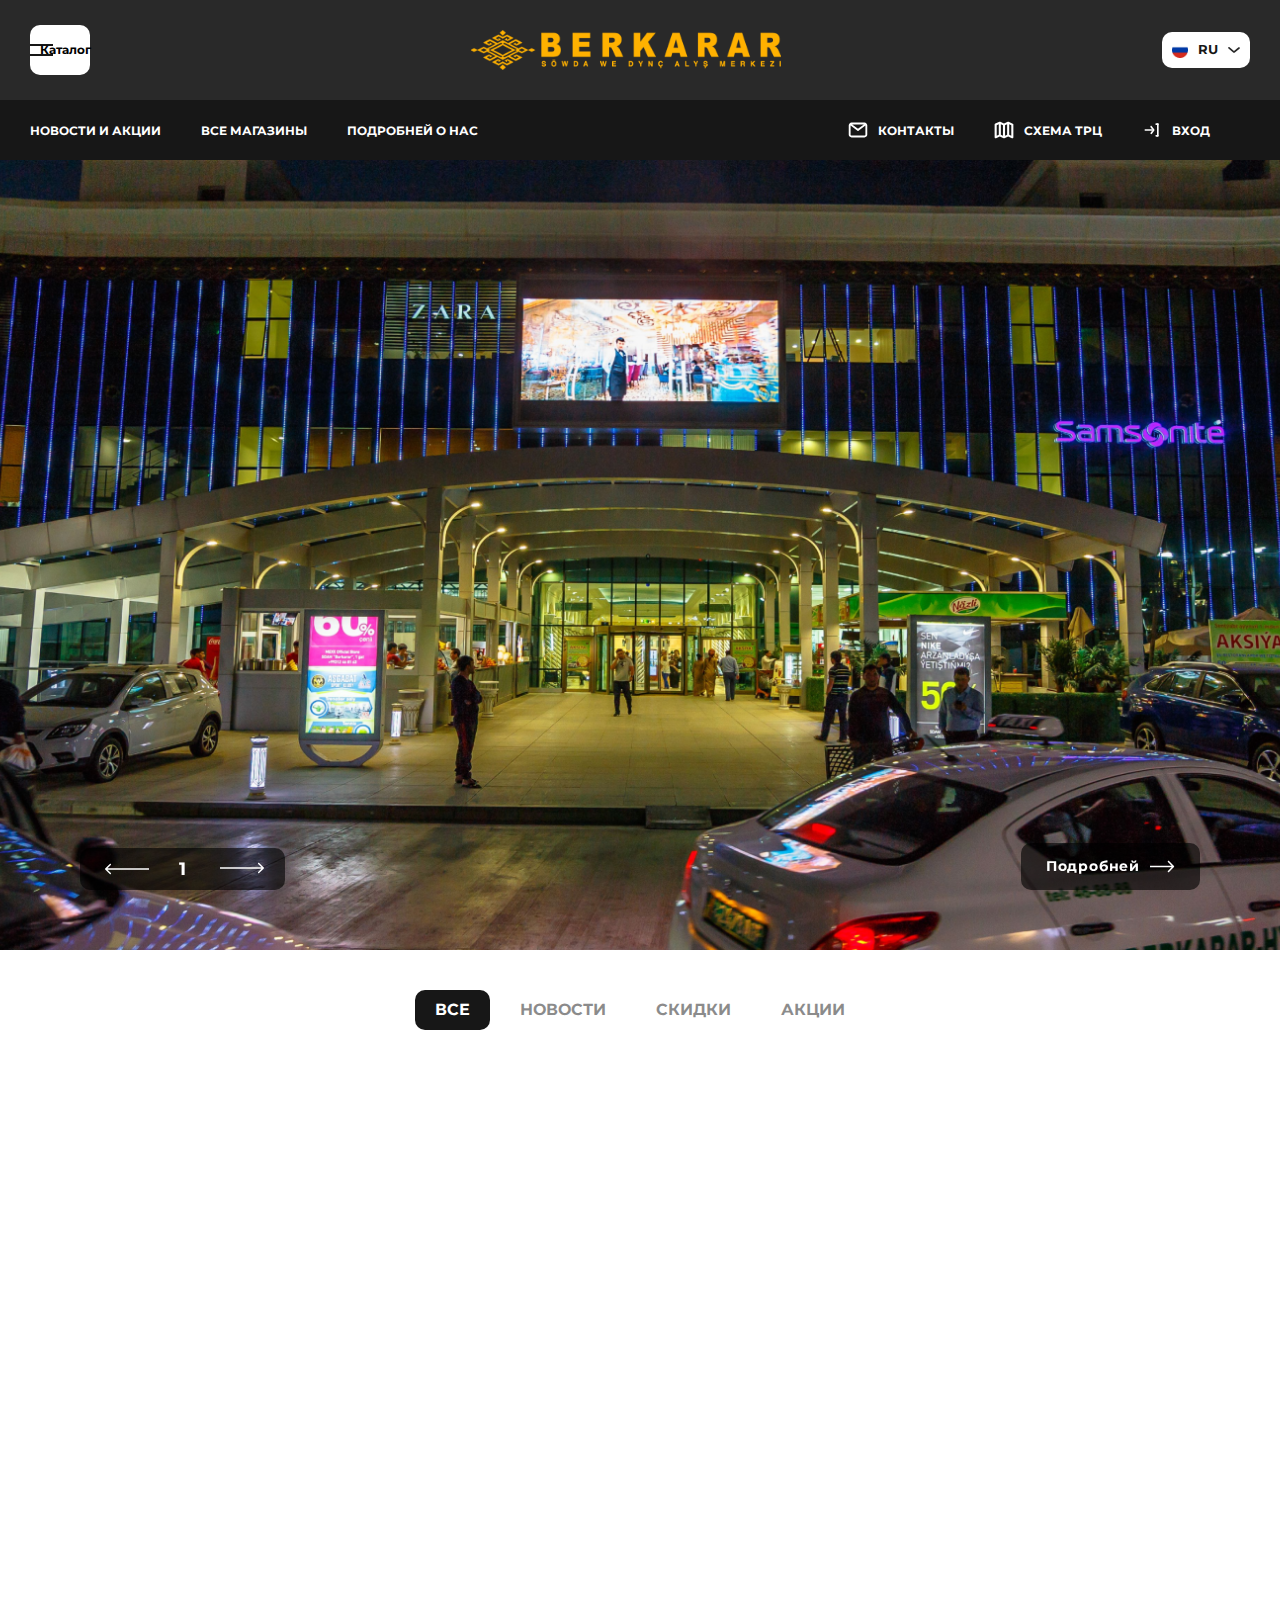
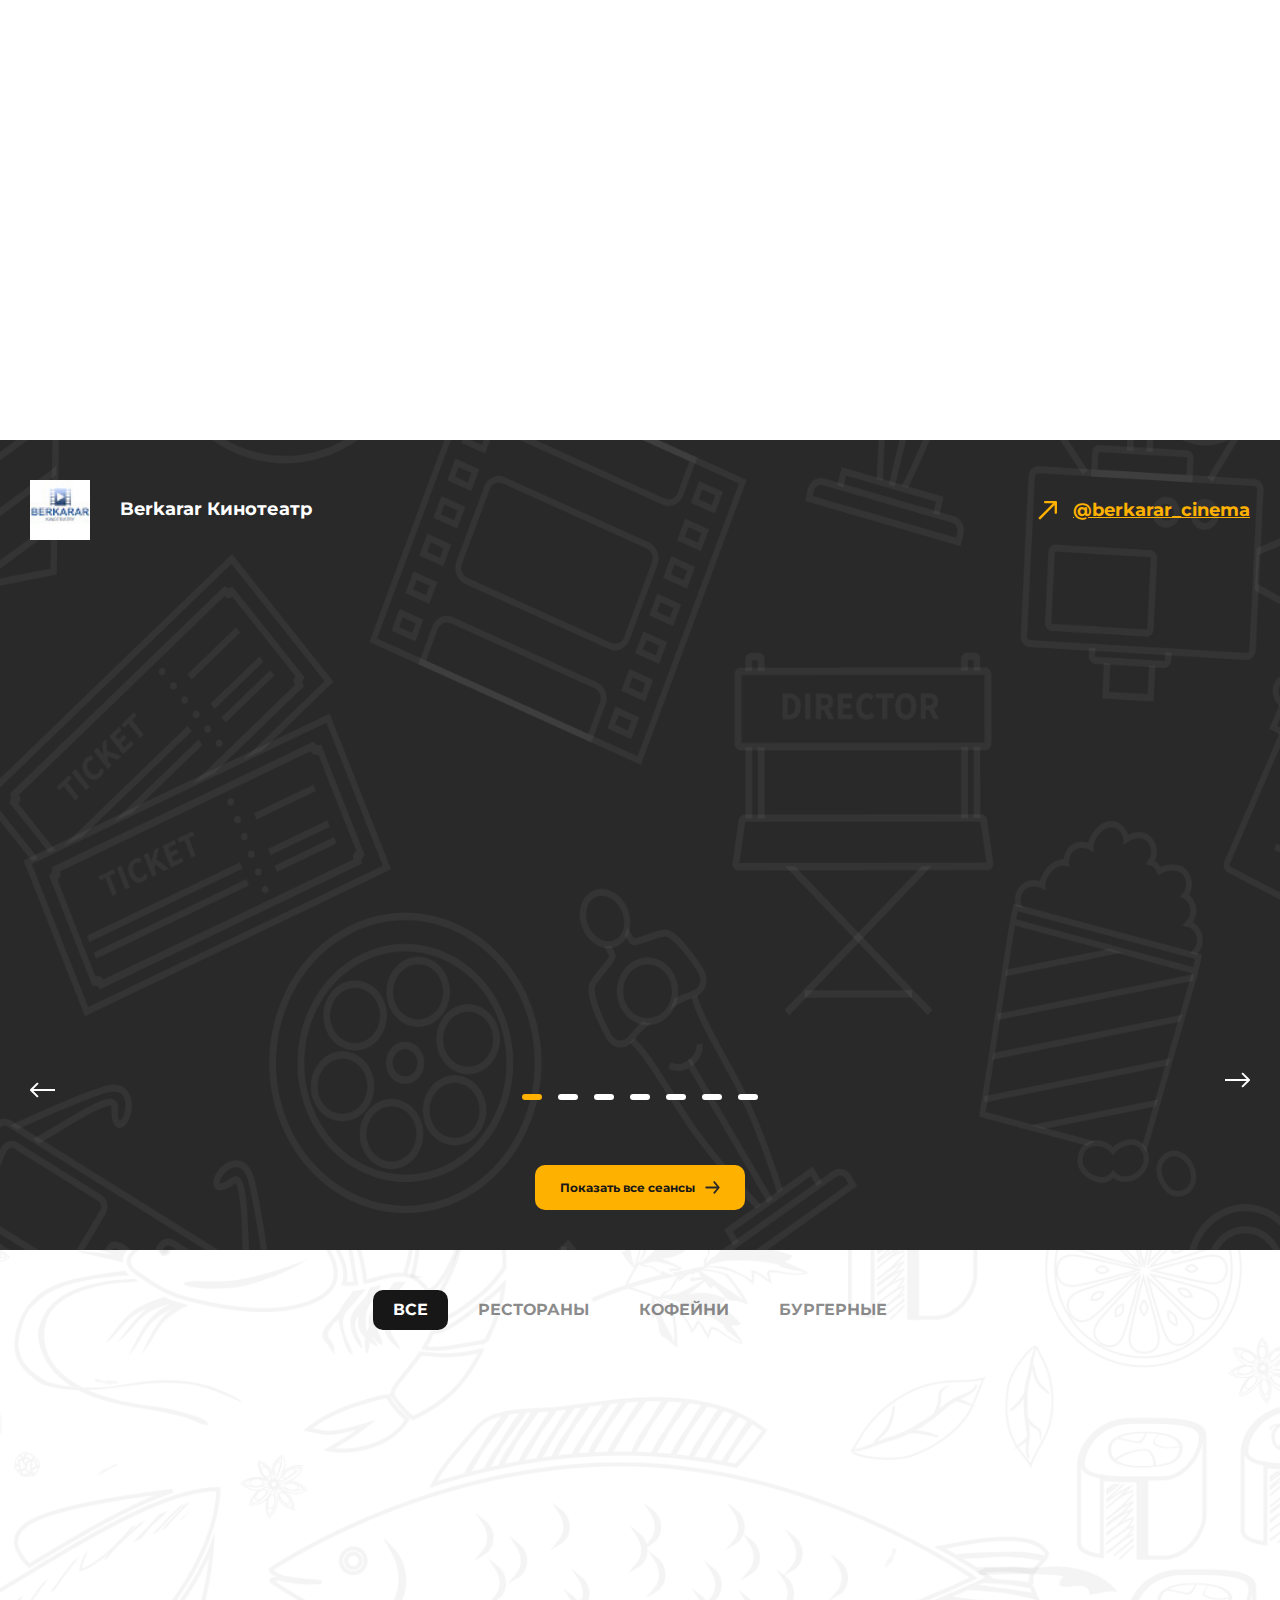
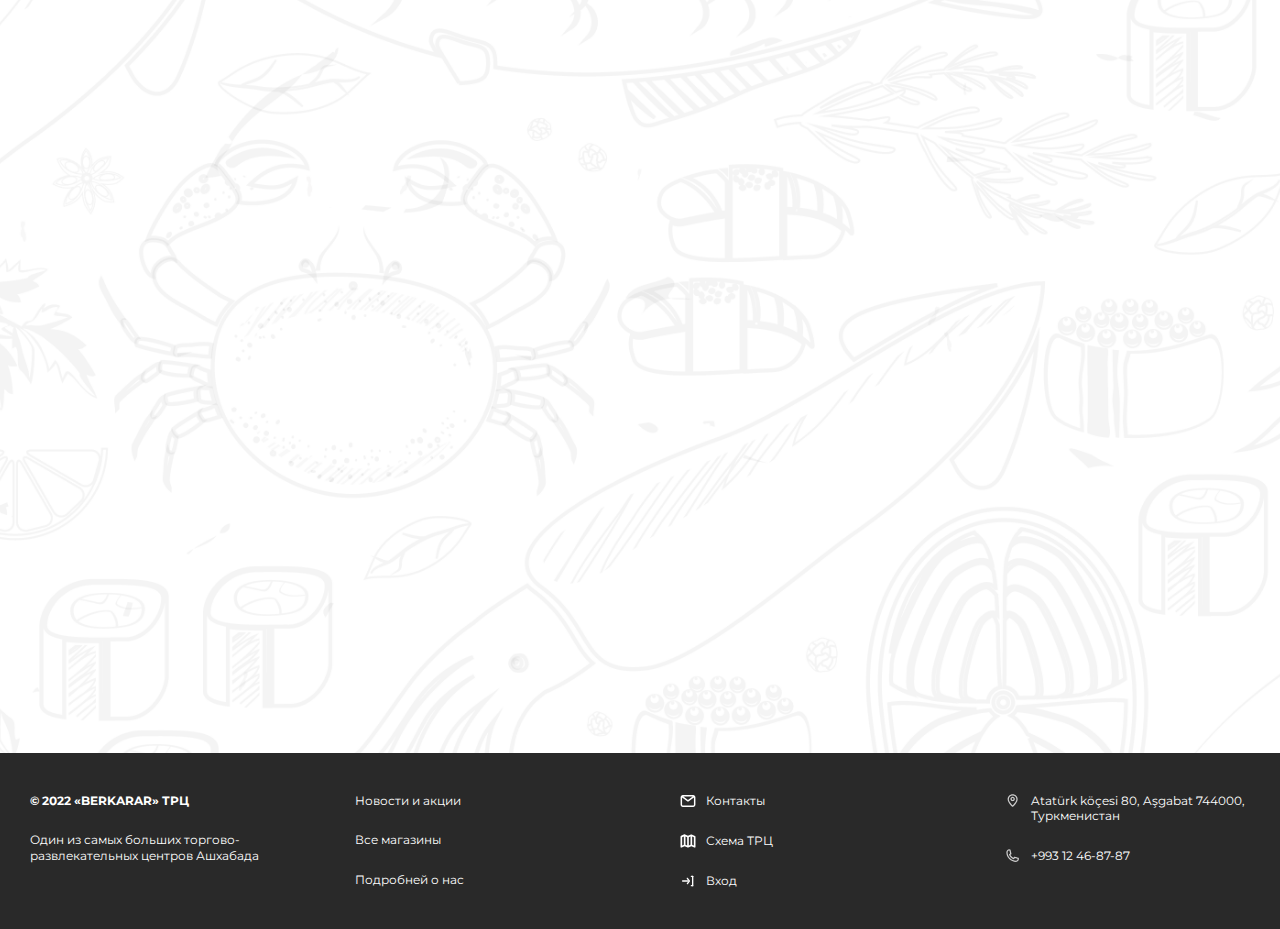
==== commit ff1e3928: "latest update" ====
--- a/index.html
+++ b/index.html
@@ -27,6 +27,10 @@
                     <div class="header_item">
                         <div class="burger">
                             <span></span>
+
+                            <p>
+                                Каталог
+                            </p>
                         </div>
                     </div>
 
--- a/assets/css/main.css
+++ b/assets/css/main.css
@@ -223,9 +223,9 @@
   -moz-transition: all 0.2s ease-in-out 0s;
 }
 .header .burger {
-  width: 40px;
   height: 40px;
-  border-radius: 50%;
+  padding: 5px 10px;
+  border-radius: 10px;
   background: #fff;
   display: -webkit-box;
   display: -ms-flexbox;
@@ -250,6 +250,9 @@
 .header .burger:hover span::before, .header .burger:hover span::after {
   background: #fff;
 }
+.header .burger:hover p {
+  color: #FFF;
+}
 .header .burger.active span {
   background: none;
 }
@@ -263,6 +266,12 @@
           transform: rotate(-45deg);
   bottom: 0;
 }
+.header .burger.active p {
+  color: #171717;
+}
+.header .burger.active:hover p {
+  color: #fff;
+}
 .header .burger span {
   display: block;
   position: relative;
@@ -272,6 +281,7 @@
   -webkit-transition: all 0.2s ease-in-out 0s;
   transition: all 0.2s ease-in-out 0s;
   -moz-transition: all 0.2s ease-in-out 0s;
+  margin-right: 10px;
 }
 .header .burger span::before {
   content: "";
@@ -293,6 +303,14 @@
   width: 23px;
   height: 2px;
   background: #171717;
+  -webkit-transition: all 0.2s ease-in-out 0s;
+  transition: all 0.2s ease-in-out 0s;
+  -moz-transition: all 0.2s ease-in-out 0s;
+}
+.header .burger p {
+  font-size: 12px;
+  font-weight: 700;
+  line-height: 1.3;
   -webkit-transition: all 0.2s ease-in-out 0s;
   transition: all 0.2s ease-in-out 0s;
   -moz-transition: all 0.2s ease-in-out 0s;
@@ -3021,6 +3039,9 @@
   text-align: center;
   margin: 50px 0;
 }
+.post_slider .rest_item {
+  display: block;
+}
 .post_link {
   display: -webkit-box;
   display: -ms-flexbox;
@@ -3077,7 +3098,7 @@
 }
 
 .result {
-  padding-bottom: 80px;
+  padding: 30px 0 80px;
 }
 .result .menu_search {
   padding-top: 0;
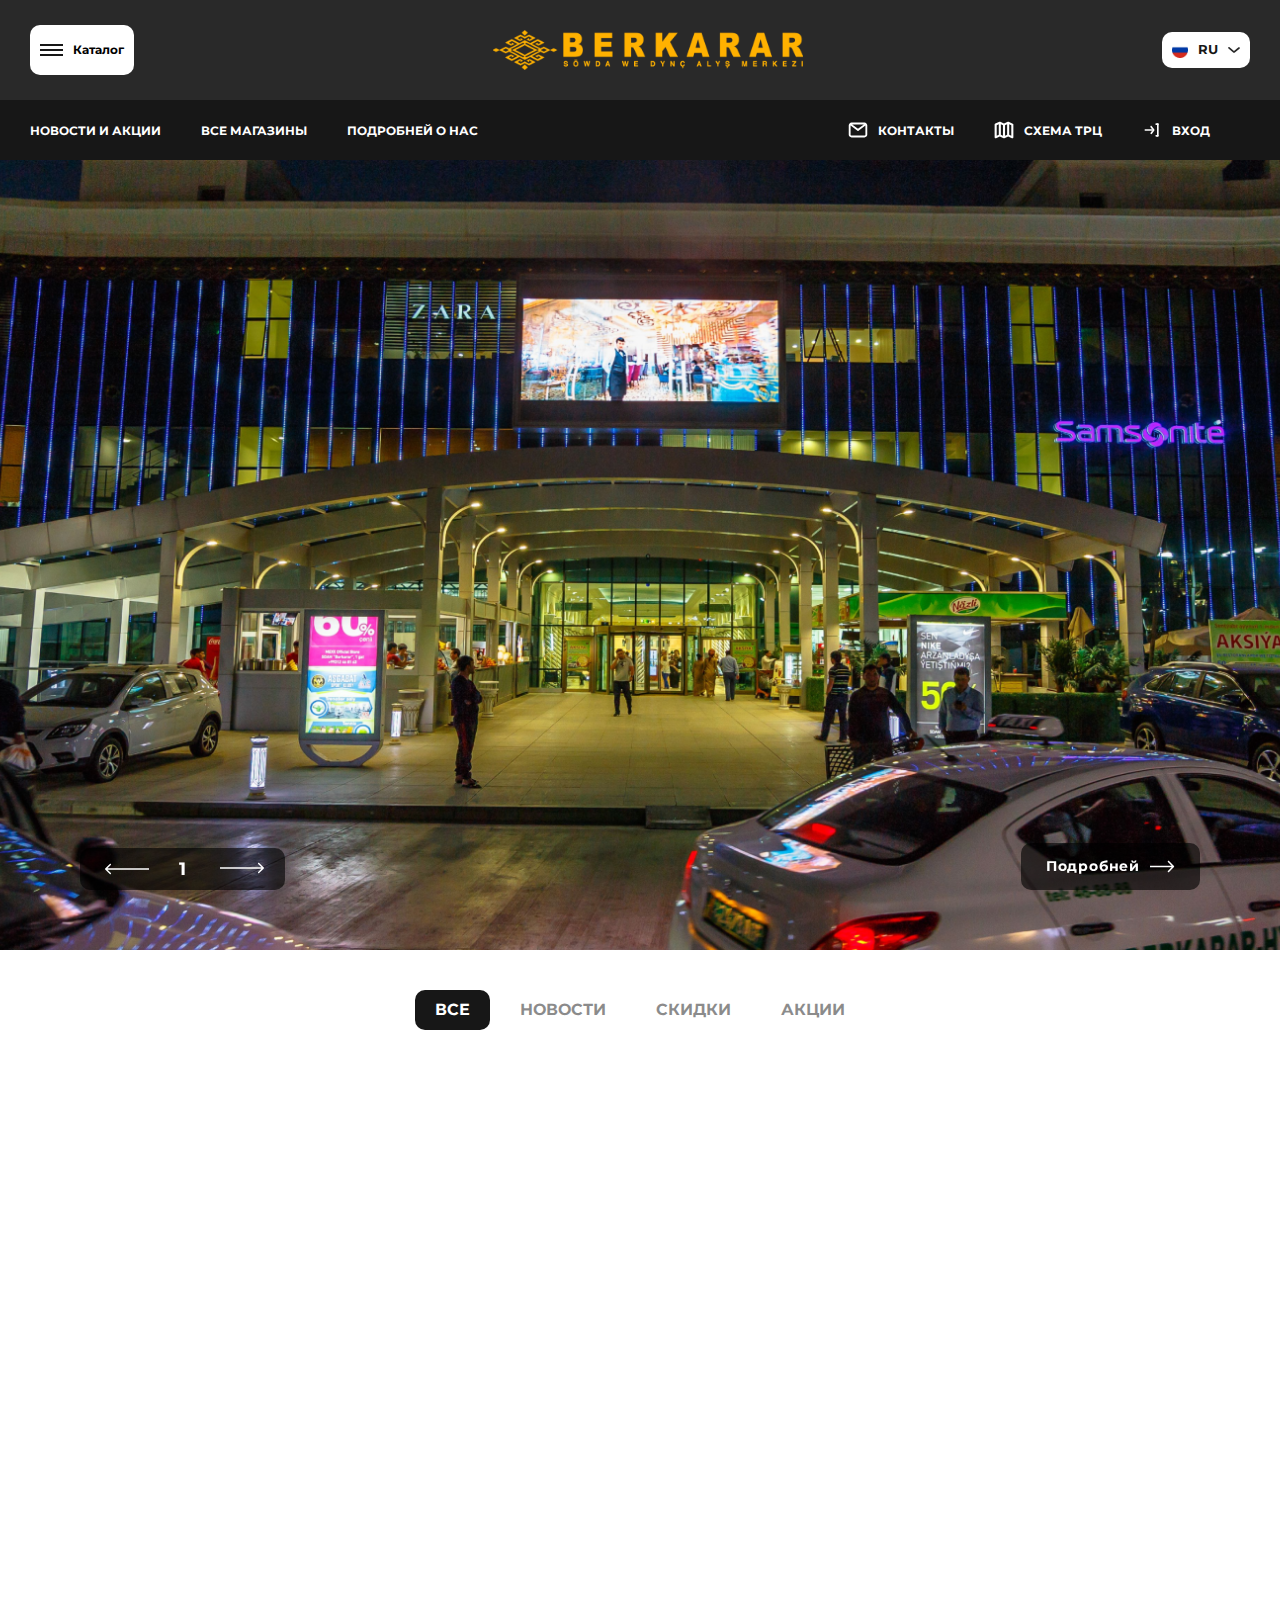
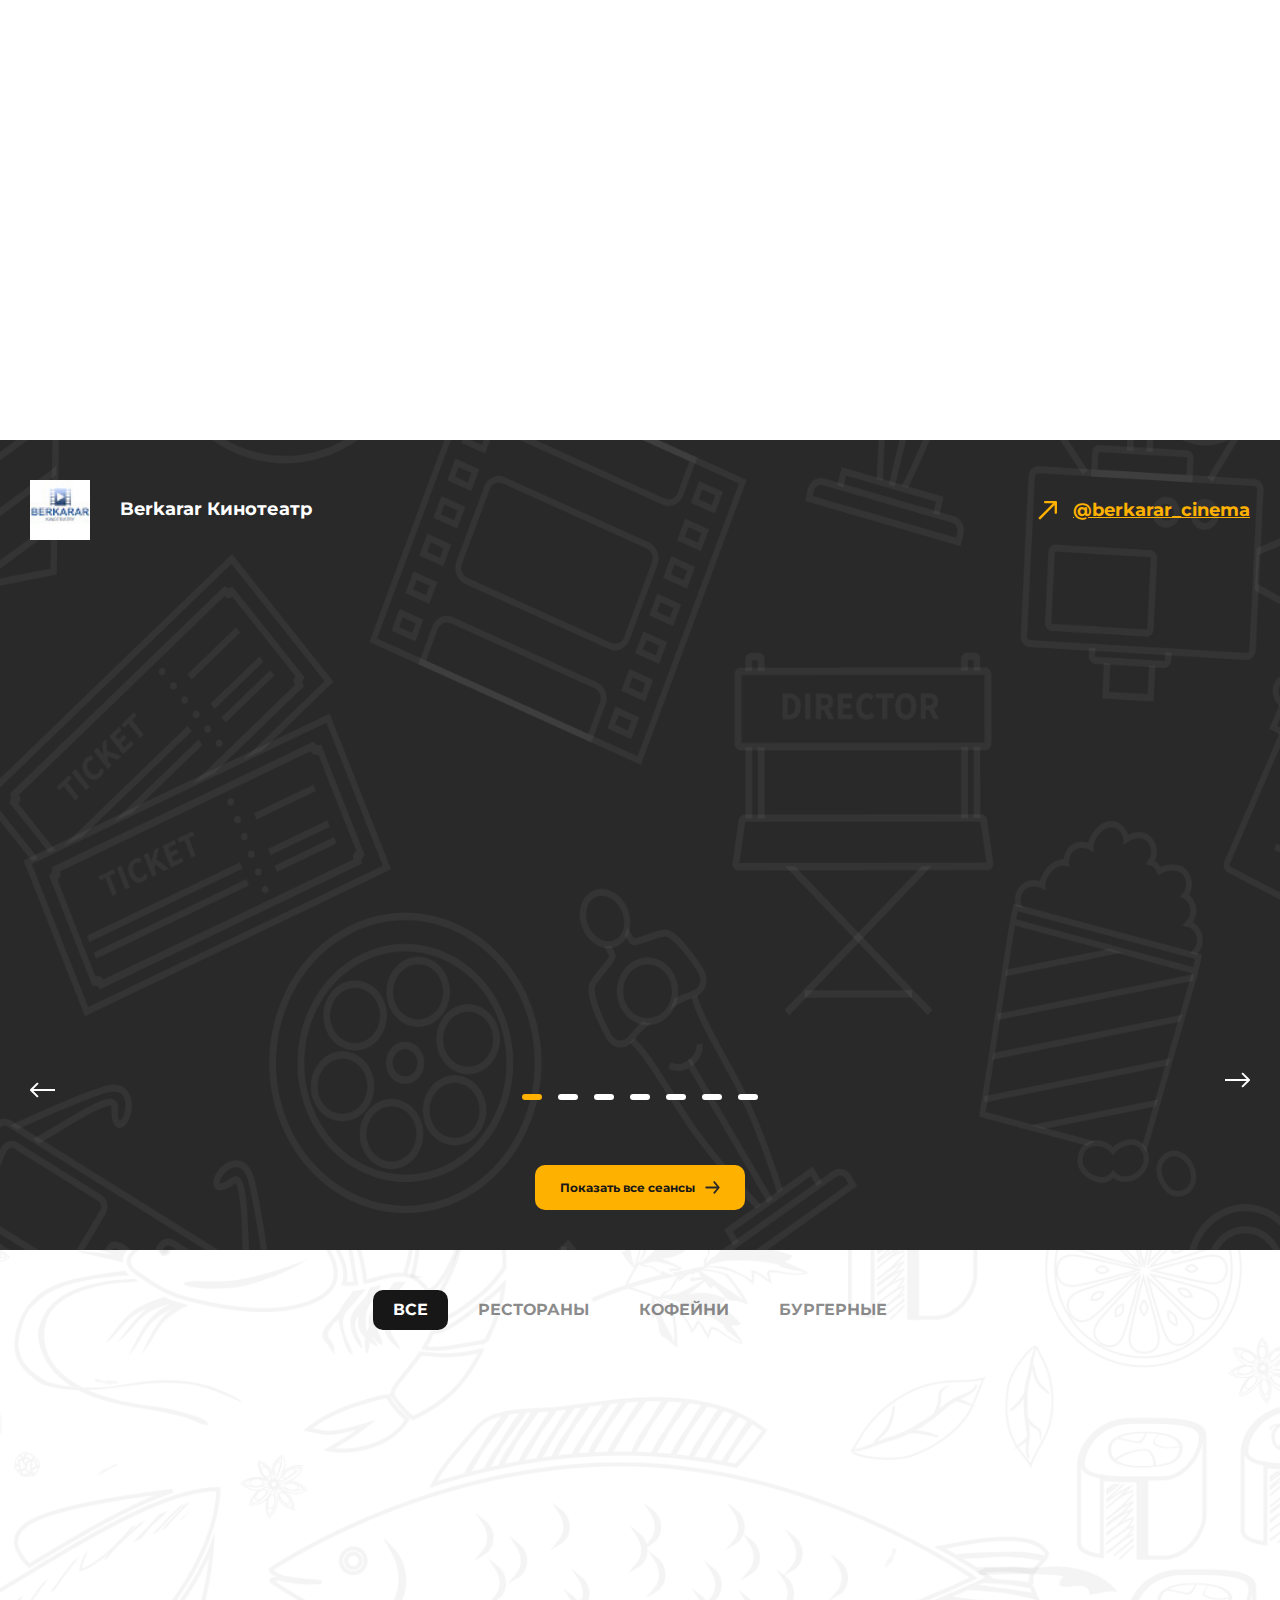
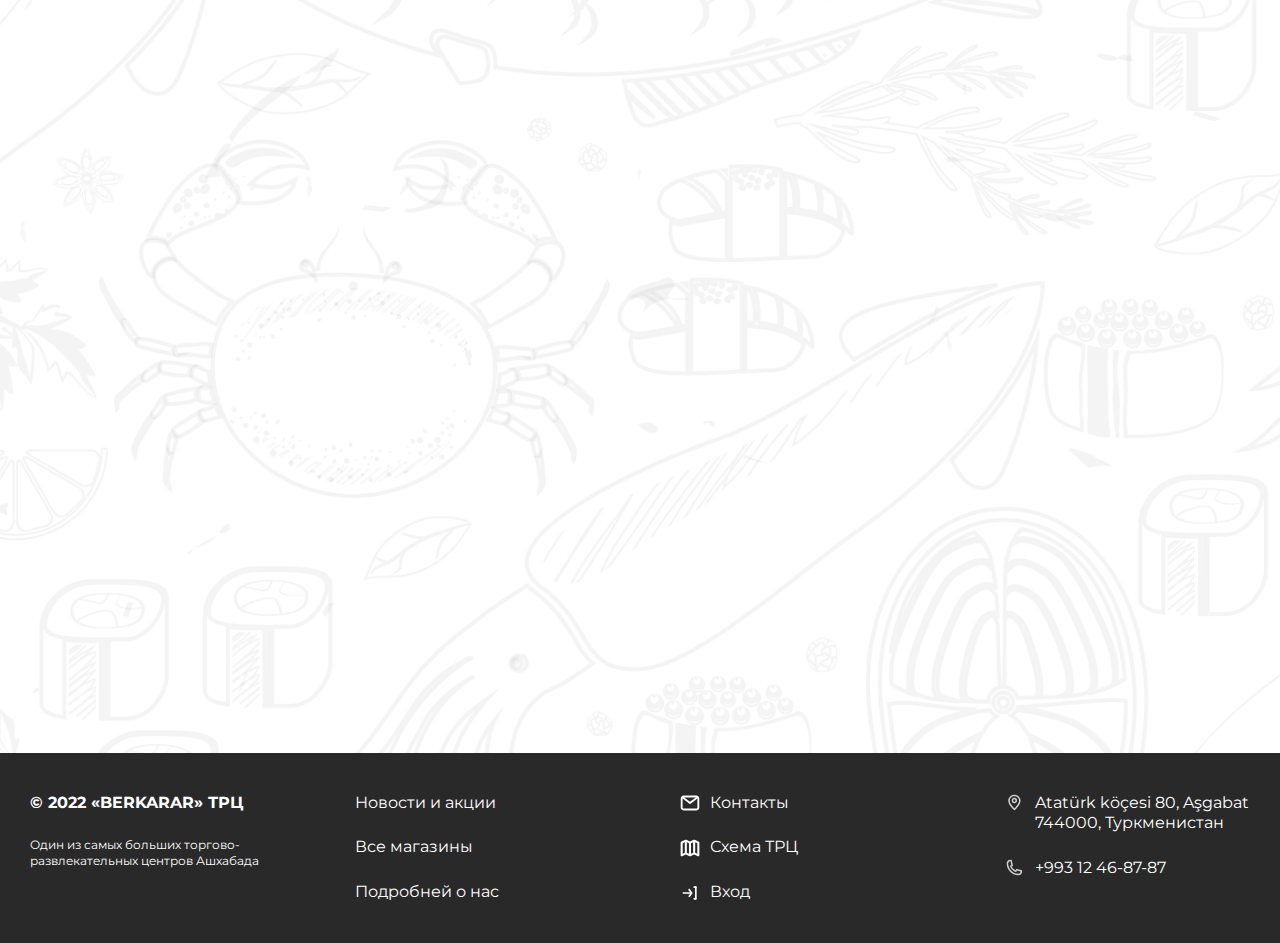
==== commit 7472825d: "new header - nav - menu" ====
--- a/index.html
+++ b/index.html
@@ -34,7 +34,7 @@
                         </div>
                     </div>
 
-                    <a href="#" class="logo">
+                    <a href="index.html" class="logo">
                         <img src="assets/images/logo.png" alt="logo">
                     </a>
 
@@ -100,7 +100,7 @@
 
                     <ul class="nav_list">
                         <li>
-                            <a href="shops.html">
+                            <a href="contact.html">
                                 <span>
                                     <svg width="18" height="14" viewBox="0 0 18 14" fill="none"
                                         xmlns="http://www.w3.org/2000/svg">
@@ -114,7 +114,7 @@
                             </a>
                         </li>
                         <li>
-                            <a href="shops.html">
+                            <a href="#">
                                 <span>
                                     <svg width="16" height="14" viewBox="0 0 16 14" fill="none"
                                         xmlns="http://www.w3.org/2000/svg">
@@ -128,7 +128,7 @@
                             </a>
                         </li>
                         <li>
-                            <a href="about.html">
+                            <h6 class="modBtn" data-tab="#login">
                                 <span>
                                     <svg width="20" height="20" viewBox="0 0 20 20" fill="none"
                                         xmlns="http://www.w3.org/2000/svg">
@@ -151,7 +151,7 @@
                                 </span>
 
                                 Вход
-                            </a>
+                            </h6>
                         </li>
                     </ul>
                 </div>
@@ -178,160 +178,125 @@
                     </button>
                 </form>
 
-                <div class="mobile_buttons">
-                    <div class="row">
-                        <a href="#" class="mobile_buttons-link">Подробней о нас</a>
-                        <a href="#" class="mobile_buttons-link">Контакты</a>
-                        <a href="#" class="mobile_buttons-link">Схема ТРЦ</a>
-                        <h4 class="mobile_buttons-link modBtn" data-tab="#login">Вход</h4>
-                    </div>
-                </div>
-
-                <div class="mobile_navs">
-                    <ul class="mobile_navs-list">
-                        <li>
-                            <a href="#" class="mobile_navs-link">Новости и акции</a>
-                        </li>
-                        <li>
-                            <a href="#" class="mobile_navs-link">Все магазины</a>
-                        </li>
-                        <li>
-                            <a href="#" class="mobile_navs-link">Кафе и рестораны</a>
-                        </li>
-                        <li>
-                            <a href="#" class="mobile_navs-link">Развлечение </a>
-                        </li>
-                        <li>
-                            <a href="#" class="mobile_navs-link">услуги и сервисы</a>
-                        </li>
-                        <li>
-                            <a href="#" class="mobile_navs-link">красота и здоровье</a>
-                        </li>
-                        <li>
-                            <a href="#" class="mobile_navs-link">все для детей</a>
-                        </li>
-                        <li>
-                            <a href="#" class="mobile_navs-link">бытовая техника и электроника</a>
-                        </li>
-                    </ul>
-
-                    <div class="mobile_profile">
-                        <h5 class="mobile_profile-title">
-                            204308
-                        </h5>
-
-                        <a href="#" class="mobile_profile-link">
-                            Profile
-                        </a>
-                        <a href="#" class="mobile_profile-link">
-                            Выход
-                        </a>
-                    </div>
-                </div>
-
                 <div class="menu_box">
                     <div class="menu_col">
                         <div class="menu_col-group">
-                            <h6 class="menu_col-title">
+                            <h6 class="menu_col-title accord">
                                 Одежда, обувь и сумки
                             </h6>
-                            <a href="#" class="menu_col-link">Бельё и домашняя одежда</a>
-                            <a href="#" class="menu_col-link">Детская одежда и обувь</a>
-                            <a href="#" class="menu_col-link">Женская одежда</a>
-                            <a href="#" class="menu_col-link">Магазины меха</a>
-                            <a href="#" class="menu_col-link">Молодежная одежда</a>
-                            <a href="#" class="menu_col-link">Мужская одежда</a>
-                            <a href="#" class="menu_col-link">Обувь и сумки</a>
-                            <a href="#" class="menu_col-link">Одежда для беременных</a>
-                            <a href="#" class="menu_col-link">Одежда и обувь plus size</a>
+                            <div class="menu_col-box">
+                                <a href="#" class="menu_col-link">Бельё и домашняя одежда</a>
+                                <a href="#" class="menu_col-link">Детская одежда и обувь</a>
+                                <a href="#" class="menu_col-link">Женская одежда</a>
+                                <a href="#" class="menu_col-link">Магазины меха</a>
+                                <a href="#" class="menu_col-link">Молодежная одежда</a>
+                                <a href="#" class="menu_col-link">Мужская одежда</a>
+                                <a href="#" class="menu_col-link">Обувь и сумки</a>
+                                <a href="#" class="menu_col-link">Одежда для беременных</a>
+                                <a href="#" class="menu_col-link">Одежда и обувь plus size</a>
+                            </div>
                         </div>
                     </div>
 
                     <div class="menu_col">
                         <div class="menu_col-group">
-                            <h6 class="menu_col-title">
+                            <h6 class="menu_col-title accord">
                                 Кафе и рестораны
                             </h6>
-                            <a href="#" class="menu_col-link">Рестораны</a>
-                            <a href="#" class="menu_col-link">Ресторанный дворик</a>
-                            <a href="#" class="menu_col-link">Мороженое и сладости</a>
-                            <a href="#" class="menu_col-link">Кофейни</a>
-                            <a href="#" class="menu_col-link">Депо в Европейском</a>
+                            <div class="menu_col-box">
+                                <a href="#" class="menu_col-link">Рестораны</a>
+                                <a href="#" class="menu_col-link">Ресторанный дворик</a>
+                                <a href="#" class="menu_col-link">Мороженое и сладости</a>
+                                <a href="#" class="menu_col-link">Кофейни</a>
+                                <a href="#" class="menu_col-link">Депо в Европейском</a>
+                            </div>
                         </div>
 
                         <div class="menu_col-group">
-                            <h6 class="menu_col-title">
+                            <h6 class="menu_col-title accord">
                                 Подарки и аксессуары
                             </h6>
-                            <a href="#" class="menu_col-link">Ювелирные изделия и часы</a>
-                            <a href="#" class="menu_col-link">Новогодняя ярмарка</a>
-                            <a href="#" class="menu_col-link">Цветы и сувениры</a>
-                            <a href="#" class="menu_col-link">Украшения и аксессуары</a>
-                            <a href="#" class="menu_col-link">Подарки и сладости</a>
+                            <div class="menu_col-box">
+                                <a href="#" class="menu_col-link">Ювелирные изделия и часы</a>
+                                <a href="#" class="menu_col-link">Новогодняя ярмарка</a>
+                                <a href="#" class="menu_col-link">Цветы и сувениры</a>
+                                <a href="#" class="menu_col-link">Украшения и аксессуары</a>
+                                <a href="#" class="menu_col-link">Подарки и сладости</a>
+                            </div>
                         </div>
                     </div>
 
                     <div class="menu_col">
                         <div class="menu_col-group">
-                            <h6 class="menu_col-title">
+                            <h6 class="menu_col-title accord">
                                 Красота и здоровье
                             </h6>
-                            <a href="#" class="menu_col-link">Brow bar & Make up</a>
-                            <a href="#" class="menu_col-link">Салоны оптики</a>
-                            <a href="#" class="menu_col-link">Салоны красоты</a>
-                            <a href="#" class="menu_col-link">Парфюмерия и косметика</a>
-                            <a href="#" class="menu_col-link">Маникюрные салоны</a>
-                            <a href="#" class="menu_col-link">Аптеки</a>
+                            <div class="menu_col-box">
+                                <a href="#" class="menu_col-link">Brow bar & Make up</a>
+                                <a href="#" class="menu_col-link">Салоны оптики</a>
+                                <a href="#" class="menu_col-link">Салоны красоты</a>
+                                <a href="#" class="menu_col-link">Парфюмерия и косметика</a>
+                                <a href="#" class="menu_col-link">Маникюрные салоны</a>
+                                <a href="#" class="menu_col-link">Аптеки</a>
+                            </div>
                         </div>
 
                         <div class="menu_col-group">
-                            <h6 class="menu_col-title">
+                            <h6 class="menu_col-title accord">
                                 Все для детей
                             </h6>
-                            <a href="#" class="menu_col-link">Игрушки для детей</a>
-                            <a href="#" class="menu_col-link">Развлечения для детей</a>
-                            <a href="#" class="menu_col-link">Парикмахерские для детей</a>
-                            <a href="#" class="menu_col-link">Одежда и обувь для детей</a>
-                            <a href="#" class="menu_col-link">Комната матери и ребенка</a>
+                            <div class="menu_col-box">
+                                <a href="#" class="menu_col-link">Игрушки для детей</a>
+                                <a href="#" class="menu_col-link">Развлечения для детей</a>
+                                <a href="#" class="menu_col-link">Парикмахерские для детей</a>
+                                <a href="#" class="menu_col-link">Одежда и обувь для детей</a>
+                                <a href="#" class="menu_col-link">Комната матери и ребенка</a>
+                            </div>
                         </div>
                     </div>
 
                     <div class="menu_col">
                         <div class="menu_col-group">
-                            <h6 class="menu_col-title">
+                            <h6 class="menu_col-title accord">
                                 Услуги и сервисы
                             </h6>
-                            <a href="#" class="menu_col-link">Банкетный зал</a>
-                            <a href="#" class="menu_col-link">Банки</a>
-                            <a href="#" class="menu_col-link">Бытовые услуги, химчистка</a>
-                            <a href="#" class="menu_col-link">Гардероб</a>
-                            <a href="#" class="menu_col-link">Госуслуги</a>
-                            <a href="#" class="menu_col-link">Денежные переводы</a>
-                            <a href="#" class="menu_col-link">Обмен валюты</a>
-                            <a href="#" class="menu_col-link">Упаковка подарков</a>
-                            <a href="#" class="menu_col-link">Туристические услуги</a>
+                            <div class="menu_col-box">
+                                <a href="#" class="menu_col-link">Банкетный зал</a>
+                                <a href="#" class="menu_col-link">Банки</a>
+                                <a href="#" class="menu_col-link">Бытовые услуги, химчистка</a>
+                                <a href="#" class="menu_col-link">Гардероб</a>
+                                <a href="#" class="menu_col-link">Госуслуги</a>
+                                <a href="#" class="menu_col-link">Денежные переводы</a>
+                                <a href="#" class="menu_col-link">Обмен валюты</a>
+                                <a href="#" class="menu_col-link">Упаковка подарков</a>
+                                <a href="#" class="menu_col-link">Туристические услуги</a>
+                            </div>
                         </div>
                     </div>
 
                     <div class="menu_col">
                         <div class="menu_col-group">
-                            <h6 class="menu_col-title">
+                            <h6 class="menu_col-title accord">
                                 Развлечения
                             </h6>
-                            <a href="#" class="menu_col-link">Банкетный зал</a>
-                            <a href="#" class="menu_col-link">Боулинг</a>
-                            <a href="#" class="menu_col-link">Детские развлечения</a>
-                            <a href="#" class="menu_col-link">Кинотеатр</a>
-                            <a href="#" class="menu_col-link">Флотилия «Рэдиссон Ройал, Москва»</a>
+                            <div class="menu_col-box">
+                                <a href="#" class="menu_col-link">Банкетный зал</a>
+                                <a href="#" class="menu_col-link">Боулинг</a>
+                                <a href="#" class="menu_col-link">Детские развлечения</a>
+                                <a href="#" class="menu_col-link">Кинотеатр</a>
+                                <a href="#" class="menu_col-link">Флотилия «Рэдиссон Ройал, Москва»</a>
+                            </div>
                         </div>
 
                         <div class="menu_col-group">
-                            <h6 class="menu_col-title">
+                            <h6 class="menu_col-title accord">
                                 Продукты питания и напитки
                             </h6>
-                            <a href="#" class="menu_col-link">Винотека</a>
-                            <a href="#" class="menu_col-link">Супермаркет</a>
-                            <a href="#" class="menu_col-link">Ярмарка</a>
+                            <div class="menu_col-box">
+                                <a href="#" class="menu_col-link">Винотека</a>
+                                <a href="#" class="menu_col-link">Супермаркет</a>
+                                <a href="#" class="menu_col-link">Ярмарка</a>
+                            </div>
                         </div>
                     </div>
                 </div>
--- a/assets/css/main.css
+++ b/assets/css/main.css
@@ -41,6 +41,14 @@
   -moz-box-sizing: border-box;
   -webkit-font-smoothing: antialiased;
   -moz-font-smoothing: antialiased;
+  display: -webkit-box;
+  display: -ms-flexbox;
+  display: flex;
+  -webkit-box-orient: vertical;
+  -webkit-box-direction: normal;
+      -ms-flex-direction: column;
+          flex-direction: column;
+  min-height: 100vh;
 }
 body.active {
   overflow: hidden;
@@ -150,7 +158,7 @@
   position: relative;
   top: 0;
 }
-.header.active {
+.header.fixed {
   position: fixed;
   top: 0;
   left: 0;
@@ -343,7 +351,7 @@
       -ms-flex-pack: center;
           justify-content: center;
   cursor: pointer;
-  padding: 12px 15px;
+  padding: 15px 12px;
   background: #fff;
   border-radius: 10px;
   font-weight: 700;
@@ -510,7 +518,7 @@
   padding: 20px 0;
   background: #171717;
 }
-.nav.active {
+.nav.fixed {
   position: fixed;
   top: 110px;
   left: 0;
@@ -542,7 +550,8 @@
   display: block;
   margin-right: 40px;
 }
-.nav_list li a {
+.nav_list li a,
+.nav_list li h6 {
   font-weight: 700;
   font-size: 12px;
   line-height: 15px;
@@ -559,27 +568,32 @@
   transition: all 0.2s ease-in-out 0s;
   -moz-transition: all 0.2s ease-in-out 0s;
 }
-.nav_list li a span {
+.nav_list li a span,
+.nav_list li h6 span {
   display: block;
   width: 20px;
   height: 20px;
   margin-right: 10px;
 }
-.nav_list li a span svg {
+.nav_list li a span svg,
+.nav_list li h6 span svg {
   width: 100%;
   height: 100%;
   object-fit: contain;
   -o-object-fit: contain;
 }
-.nav_list li a span svg path {
-  -webkit-transition: all 0.2s ease-in-out 0s;
-  transition: all 0.2s ease-in-out 0s;
-  -moz-transition: all 0.2s ease-in-out 0s;
-}
-.nav_list li a:hover {
+.nav_list li a span svg path,
+.nav_list li h6 span svg path {
+  -webkit-transition: all 0.2s ease-in-out 0s;
+  transition: all 0.2s ease-in-out 0s;
+  -moz-transition: all 0.2s ease-in-out 0s;
+}
+.nav_list li a:hover,
+.nav_list li h6:hover {
   color: #FFB100;
 }
-.nav_list li a:hover path {
+.nav_list li a:hover path,
+.nav_list li h6:hover path {
   fill: #FFB100;
 }
 .nav_list li .more {
@@ -686,9 +700,6 @@
 }
 .menu_wrap {
   margin-bottom: 20px;
-}
-.menu .mobile_buttons {
-  display: none;
 }
 .menu::-webkit-scrollbar {
   display: none;
@@ -768,7 +779,7 @@
   display: flex;
 }
 .menu_col {
-  width: calc(20% - 80px);
+  width: calc(20% - 64px);
   margin-right: 80px;
   position: relative;
   display: block;
@@ -780,7 +791,7 @@
   right: -40px;
   height: 100%;
   width: 1px;
-  background: #fff;
+  background: #8E8E8E;
 }
 .menu_col:last-child {
   margin-right: 0;
@@ -796,7 +807,7 @@
 }
 .menu_col-title {
   font-weight: 700;
-  font-size: 14px;
+  font-size: 16px;
   line-height: 1.2;
   color: #FFB100;
   margin-bottom: 25px;
@@ -805,7 +816,7 @@
   display: block;
   margin-bottom: 20px;
   font-weight: 700;
-  font-size: 14px;
+  font-size: 16px;
   line-height: 1.2;
   color: #FFFFFF;
   -webkit-transition: all 0.2s ease-in-out 0s;
@@ -881,63 +892,6 @@
   -webkit-transition: all 0.2s ease-in-out 0s;
   transition: all 0.2s ease-in-out 0s;
   -moz-transition: all 0.2s ease-in-out 0s;
-}
-
-.mobile_navs {
-  display: -webkit-box;
-  display: -ms-flexbox;
-  display: flex;
-  -webkit-box-pack: justify;
-      -ms-flex-pack: justify;
-          justify-content: space-between;
-  margin-bottom: 70px;
-}
-.mobile_navs-list {
-  width: calc(50% - 50px);
-  background: #292929;
-  padding: 20px;
-  border-radius: 5px;
-  display: -webkit-box;
-  display: -ms-flexbox;
-  display: flex;
-  -ms-flex-wrap: wrap;
-      flex-wrap: wrap;
-}
-.mobile_navs-list li {
-  margin: 0 30px 20px 0;
-}
-.mobile_navs-list a {
-  font-size: 13px;
-  font-weight: 400;
-  line-height: 1.3;
-  color: #fff;
-  text-transform: uppercase;
-}
-.mobile_profile {
-  background: #292929;
-  width: calc(50% - 50px);
-  padding: 20px;
-  border-radius: 5px;
-}
-.mobile_profile-title {
-  width: 100%;
-  color: #FFF;
-  font-size: 13px;
-  font-weight: 700;
-  line-height: 1.3;
-  padding-bottom: 15px;
-  margin-bottom: 25px;
-  border-bottom: 1px solid #fff;
-  text-align: center;
-}
-.mobile_profile-link {
-  text-align: center;
-  color: #FFF;
-  font-size: 13px;
-  font-weight: 400;
-  line-height: 1.3;
-  display: block;
-  margin-bottom: 25px;
 }
 
 .crumb {
@@ -1204,6 +1158,7 @@
 
 .footer {
   padding: 80px 0;
+  margin: auto 0 0 0;
   background: #292929;
 }
 .footer_box {
@@ -1224,7 +1179,7 @@
   right: -40px;
   height: 100%;
   width: 1px;
-  background: #fff;
+  background: #8E8E8E;
 }
 .footer_col:last-child {
   margin-right: 0;
@@ -1267,7 +1222,7 @@
   -webkit-box-pack: justify;
       -ms-flex-pack: justify;
           justify-content: space-between;
-  border-top: 1px solid #fff;
+  border-top: 1px solid #8E8E8E;
   margin-top: 50px;
   padding-top: 50px;
 }
@@ -1286,7 +1241,7 @@
   margin-bottom: 0;
 }
 .footer_navs-link p {
-  font-size: 12px;
+  font-size: 16px;
   font-weight: 400;
   line-height: 1.3;
   color: #fff;
@@ -1300,8 +1255,8 @@
 }
 .footer_navs-link span {
   display: block;
-  width: 16px;
-  height: 16px;
+  width: 20px;
+  height: 20px;
   margin-right: 10px;
 }
 .footer_navs-link span svg {
@@ -1317,7 +1272,7 @@
   line-height: 1.3;
 }
 .footer_navs .copyright {
-  font-size: 12px;
+  font-size: 16px;
   font-weight: 700;
   line-height: 1.3;
   margin-bottom: 24px;
@@ -1329,7 +1284,7 @@
   margin-bottom: 0;
 }
 .footer_navs ul a {
-  font-size: 12px;
+  font-size: 16px;
   font-weight: 400;
   line-height: 1.3;
   color: #fff;
@@ -1351,8 +1306,8 @@
 }
 .footer_navs ul a span {
   display: block;
-  width: 16px;
-  height: 16px;
+  width: 20px;
+  height: 20px;
   margin-right: 10px;
 }
 .footer_navs ul a span svg {
@@ -3013,7 +2968,6 @@
   font-weight: 400;
   font-size: 24px;
   line-height: 1.5;
-  text-transform: capitalize;
   color: #292929;
   margin-top: 30px;
 }
@@ -3134,6 +3088,93 @@
       -ms-flex-pack: center;
           justify-content: center;
   margin: -15px -12px;
+}
+
+.error {
+  padding: 80px 0 100px;
+}
+.error_box {
+  display: -webkit-box;
+  display: -ms-flexbox;
+  display: flex;
+  -webkit-box-align: center;
+      -ms-flex-align: center;
+          align-items: center;
+  -webkit-box-pack: justify;
+      -ms-flex-pack: justify;
+          justify-content: space-between;
+  max-width: 1200px;
+  margin: 0 auto;
+}
+.error_icon {
+  width: calc(50% - 80px);
+}
+.error_icon img {
+  width: 100%;
+  height: 100%;
+  object-fit: contain;
+  -o-object-fit: contain;
+}
+.error_info {
+  width: calc(50% - 80px);
+  display: -webkit-box;
+  display: -ms-flexbox;
+  display: flex;
+  -webkit-box-orient: vertical;
+  -webkit-box-direction: normal;
+      -ms-flex-direction: column;
+          flex-direction: column;
+  -webkit-box-align: start;
+      -ms-flex-align: start;
+          align-items: flex-start;
+}
+.error_sup-title {
+  font-size: 100px;
+  font-weight: 700;
+  line-height: 1.3;
+}
+.error_title {
+  font-size: 28px;
+  font-weight: 700;
+  line-height: 1.3;
+  color: #FFB100;
+  margin: 40px 0 25px;
+}
+.error_txt {
+  font-size: 18px;
+  font-weight: 500;
+  line-height: 1.3;
+  color: #292929;
+  max-width: 400px;
+}
+.error_link {
+  display: -webkit-box;
+  display: -ms-flexbox;
+  display: flex;
+  -webkit-box-align: center;
+      -ms-flex-align: center;
+          align-items: center;
+  font-size: 14px;
+  font-weight: 700;
+  line-height: 1.3;
+  padding: 16px 25px;
+  margin-top: 40px;
+  background: #FFB100;
+  border-radius: 5px;
+  cursor: pointer;
+}
+.error_link span {
+  display: block;
+  margin-left: 10px;
+  width: 20px;
+  height: 20px;
+}
+.error_link span svg {
+  width: 100%;
+  height: 100%;
+  object-fit: contain;
+  -o-object-fit: contain;
+  display: block;
 }
 
 /* Slider */
@@ -3484,12 +3525,12 @@
 }
 
 .shop_slider .slick-next {
-  background: url("../images/svg/post-slider-arrow.svg");
-  bottom: -53px;
+  background: url("../images/svg/post-slider-arrow.svg") no-repeat;
+  bottom: -55px;
 }
 .shop_slider .slick-prev {
-  background: url("../images/svg/post-slider-arrow.svg");
-  bottom: -40px;
+  background: url("../images/svg/post-slider-arrow.svg") no-repeat;
+  bottom: -43px;
 }
 .shop_slider .slick-dots {
   bottom: -40px;
@@ -3585,10 +3626,6 @@
     width: 310px;
     height: 40px;
   }
-  .header .burger {
-    width: 40px;
-    height: 40px;
-  }
   .header .lang_current {
     padding: 10px;
   }
@@ -3835,6 +3872,16 @@
 @media (max-width: 1200px) {
   .auto_container {
     padding: 0 20px;
+  }
+  .menu_box {
+    -ms-flex-wrap: wrap;
+        flex-wrap: wrap;
+  }
+  .menu_col {
+    width: calc(33.33% - 80px);
+  }
+  .menu_col:nth-child(3)::after {
+    display: none;
   }
   .rest.page {
     padding: 40px 0;
@@ -3934,48 +3981,7 @@
   }
   .menu.active {
     top: 90px;
-    height: calc(100% - 90px);
-  }
-  .menu .mobile_buttons {
-    display: block;
-    margin-bottom: 25px;
-  }
-  .menu .mobile_buttons .row {
-    display: -webkit-box;
-    display: -ms-flexbox;
-    display: flex;
-    -webkit-box-align: center;
-        -ms-flex-align: center;
-            align-items: center;
-    -ms-flex-pack: distribute;
-        justify-content: space-around;
-    padding: 20px;
-    background: #171717;
-    border-radius: 5px;
-  }
-  .menu .mobile_buttons-link {
-    font-weight: 700;
-    font-size: 18px;
-    line-height: 1.4;
-    color: #fff;
-    margin-right: 10px;
-    display: block;
-  }
-  .menu .mobile_buttons-link:last-child {
-    margin-right: 0;
-  }
-  .menu .mobile_buttons-link a {
-    font-weight: 700;
-    font-size: 18px;
-    line-height: 1.4;
-    color: #fff;
-    margin-right: 10px;
-    display: block;
-    margin: 40px 0 0 0;
-    display: none;
-  }
-  .menu .mobile_buttons-link a.active {
-    display: block;
+    height: calc(100% - 89px);
   }
   .menu .mobile_user-link {
     width: calc(100% - 40px);
@@ -4047,28 +4053,6 @@
   .menu_col:nth-child(3)::after {
     display: none;
   }
-  .mobile_navs {
-    -webkit-box-orient: vertical;
-    -webkit-box-direction: normal;
-        -ms-flex-direction: column;
-            flex-direction: column;
-  }
-  .mobile_navs-list {
-    width: calc(100% - 40px);
-    margin-bottom: 25px;
-  }
-  .mobile_profile {
-    width: calc(100% - 40px);
-  }
-  .mobile_profile-title {
-    font-size: 16px;
-    margin-bottom: 30px;
-    padding-bottom: 15px;
-  }
-  .mobile_profile-link {
-    font-size: 16px;
-    margin-bottom: 15px;
-  }
   .shops_item {
     width: calc(50% - 16px);
     margin: 10px 8px;
@@ -4110,16 +4094,21 @@
         -ms-flex-order: 1;
             order: 1;
   }
+  .error {
+    padding: 50px 0;
+  }
+  .error_icon {
+    display: none;
+  }
+  .error_info {
+    -webkit-box-align: center;
+        -ms-flex-align: center;
+            align-items: center;
+    text-align: center;
+    width: 100%;
+  }
 }
 @media (max-width: 900px) {
-  .menu .mobile_buttons {
-    -webkit-box-pack: justify;
-        -ms-flex-pack: justify;
-            justify-content: space-between;
-  }
-  .menu .mobile_buttons-link {
-    font-size: 18px;
-  }
   .menu_search {
     padding-top: 30px;
   }
@@ -4278,26 +4267,73 @@
     width: calc(100% - 210px);
     height: 35px;
   }
-  .menu .mobile_buttons .row {
-    -webkit-box-pack: center;
-        -ms-flex-pack: center;
-            justify-content: center;
-    -ms-flex-wrap: wrap;
-        flex-wrap: wrap;
-    -webkit-box-align: unset;
-        -ms-flex-align: unset;
-            align-items: unset;
-    padding: 20px 30px;
-  }
-  .menu .mobile_buttons-link {
-    font-size: 16px;
-    width: calc(50% - 20px);
-    margin: 15px 10px;
-    text-align: center;
+  .header .burger {
+    height: 32px;
+    border-radius: 50%;
+  }
+  .header .burger span {
+    margin-right: 0;
+  }
+  .header .burger p {
+    display: none;
+  }
+  .menu_col {
+    margin: 0;
+    width: 100%;
+  }
+  .menu_col:last-child {
+    margin-bottom: 0;
+  }
+  .menu_col:nth-child(3) {
+    margin-right: 0;
+  }
+  .menu_col:nth-child(3)::after {
+    content: none;
+  }
+  .menu_col::after {
+    content: none;
+  }
+  .menu_col-group {
+    margin-bottom: 15px;
+  }
+  .menu_col-group:last-child {
+    margin-bottom: 15px;
+  }
+  .menu_col-title {
+    font-size: 18px;
+  }
+  .menu_col-box {
+    overflow: hidden;
+    max-height: 0;
+    -webkit-transition: all 0.2s ease-in-out 0s;
+    transition: all 0.2s ease-in-out 0s;
+    -moz-transition: all 0.2s ease-in-out 0s;
+  }
+  .menu_col-box::-webkit-scrollbar {
+    display: none;
+  }
+  .menu_col-link {
+    position: relative;
+    padding-left: 50px;
+  }
+  .menu_col-link::before {
+    content: "";
+    position: absolute;
+    top: 50%;
+    left: 20px;
+    transform: translateY(-50%);
+    -moz-ransform: translateY(-50%);
+    -o-transform: translateY(-50%);
+    -ms-transform: translateY(-50%);
+    -webkit-transform: translateY(-50%);
+    width: 10px;
+    height: 10px;
+    background: url("../images/svg/nav_link-arrow.png") no-repeat center;
   }
   .menu .footer_navs {
     margin-top: 30px;
     padding-top: 30px;
+    padding-bottom: 20px;
   }
   .shops_tab {
     -ms-flex-wrap: wrap;
@@ -4633,6 +4669,18 @@
     width: 100%;
     margin-top: 15px;
   }
+  .error_sup-title {
+    font-size: 60px;
+  }
+  .error_title {
+    font-size: 22px;
+  }
+  .error_txt {
+    font-size: 14px;
+  }
+  .error_link {
+    font-size: 14px;
+  }
 }
 @media (max-width: 520px) {
   .auto_container {
@@ -4641,6 +4689,15 @@
   .header {
     padding: 25px 0;
   }
+  .header .burger {
+    height: 28px;
+  }
+  .header .burger span {
+    width: 20px;
+  }
+  .header .burger span::before, .header .burger span::after {
+    width: 20px;
+  }
   .header .lang_current {
     padding: 8px;
   }
@@ -4654,55 +4711,46 @@
   .header .logo {
     width: calc(100% - 160px);
   }
-  .header .burger {
-    width: 36px;
-    height: 36px;
-  }
   .menu.active {
     top: 85px;
     height: calc(100% - 85px);
   }
-  .menu .mobile_buttons {
-    background: none;
-  }
-  .menu .mobile_buttons .row {
-    background: none;
-    padding: 0;
-  }
-  .menu .mobile_buttons-link {
+  .menu_col-title {
+    font-size: 16px;
+  }
+  .menu .mobile_user-link {
+    padding: 15px 20px;
+    margin-top: 5px;
+  }
+  .menu .mobile_user-link span {
+    font-size: 18px;
+  }
+  .menu .mobile_user-link a {
+    font-size: 18px;
+  }
+  .menu_search {
     -webkit-box-orient: vertical;
     -webkit-box-direction: normal;
         -ms-flex-direction: column;
             flex-direction: column;
-    width: calc(100% - 30px);
-    margin: 0 0 15px;
-    padding: 20px 15px;
-    background: #171717;
-    font-size: 18px;
-  }
-  .menu .mobile_user-link {
-    padding: 15px 20px;
-    margin-top: 5px;
-  }
-  .menu .mobile_user-link span {
-    font-size: 18px;
-  }
-  .menu .mobile_user-link a {
-    font-size: 18px;
   }
   .menu_search-title {
     font-size: 28px;
   }
   .menu_search-btn {
-    padding: 15px 25px;
+    padding: 12px 20px;
+    margin-top: 15px;
     font-size: 14px;
+    width: 100%;
   }
   .menu_search-input {
-    width: calc(100% - 99px);
+    width: 100%;
     margin-right: 0;
   }
   .menu_search-input input {
     font-size: 14px;
+    padding: 12px 15px;
+    width: calc(100% - 30px);
   }
   .hero_item {
     height: 500px;
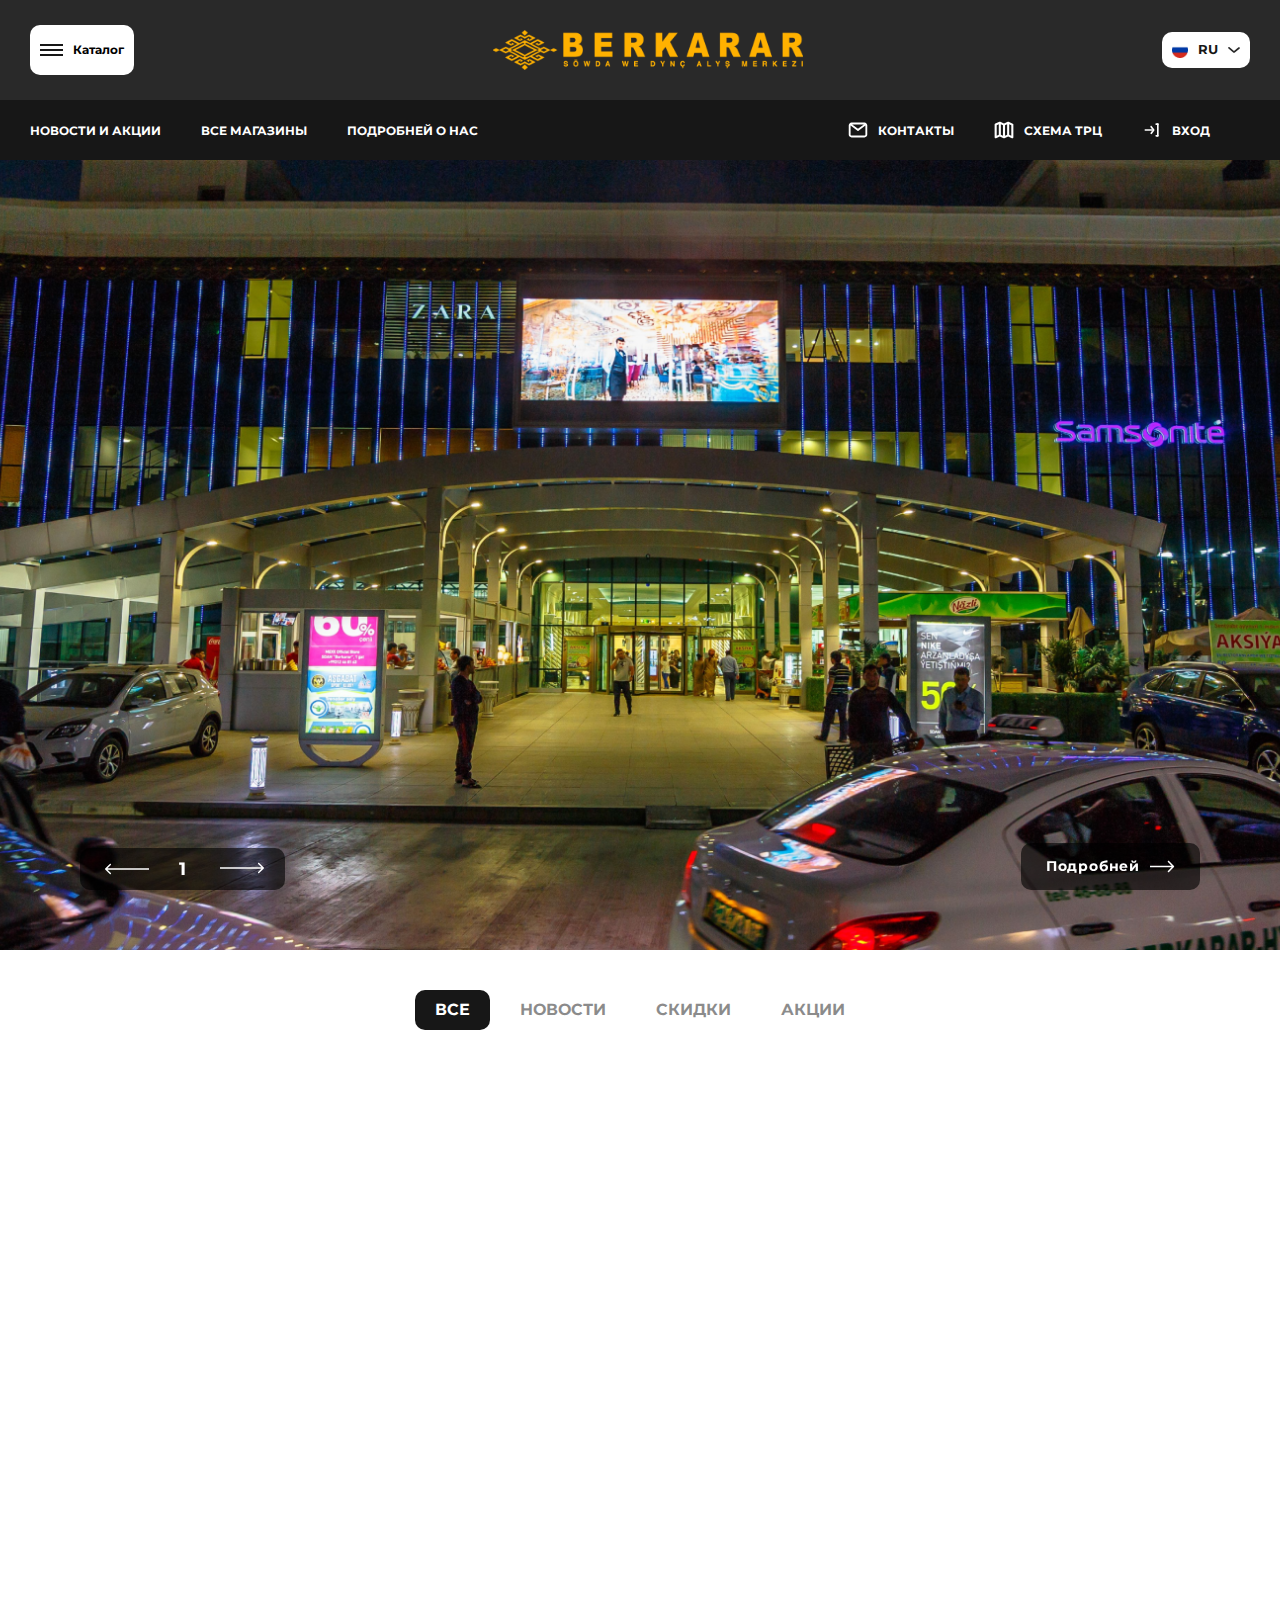
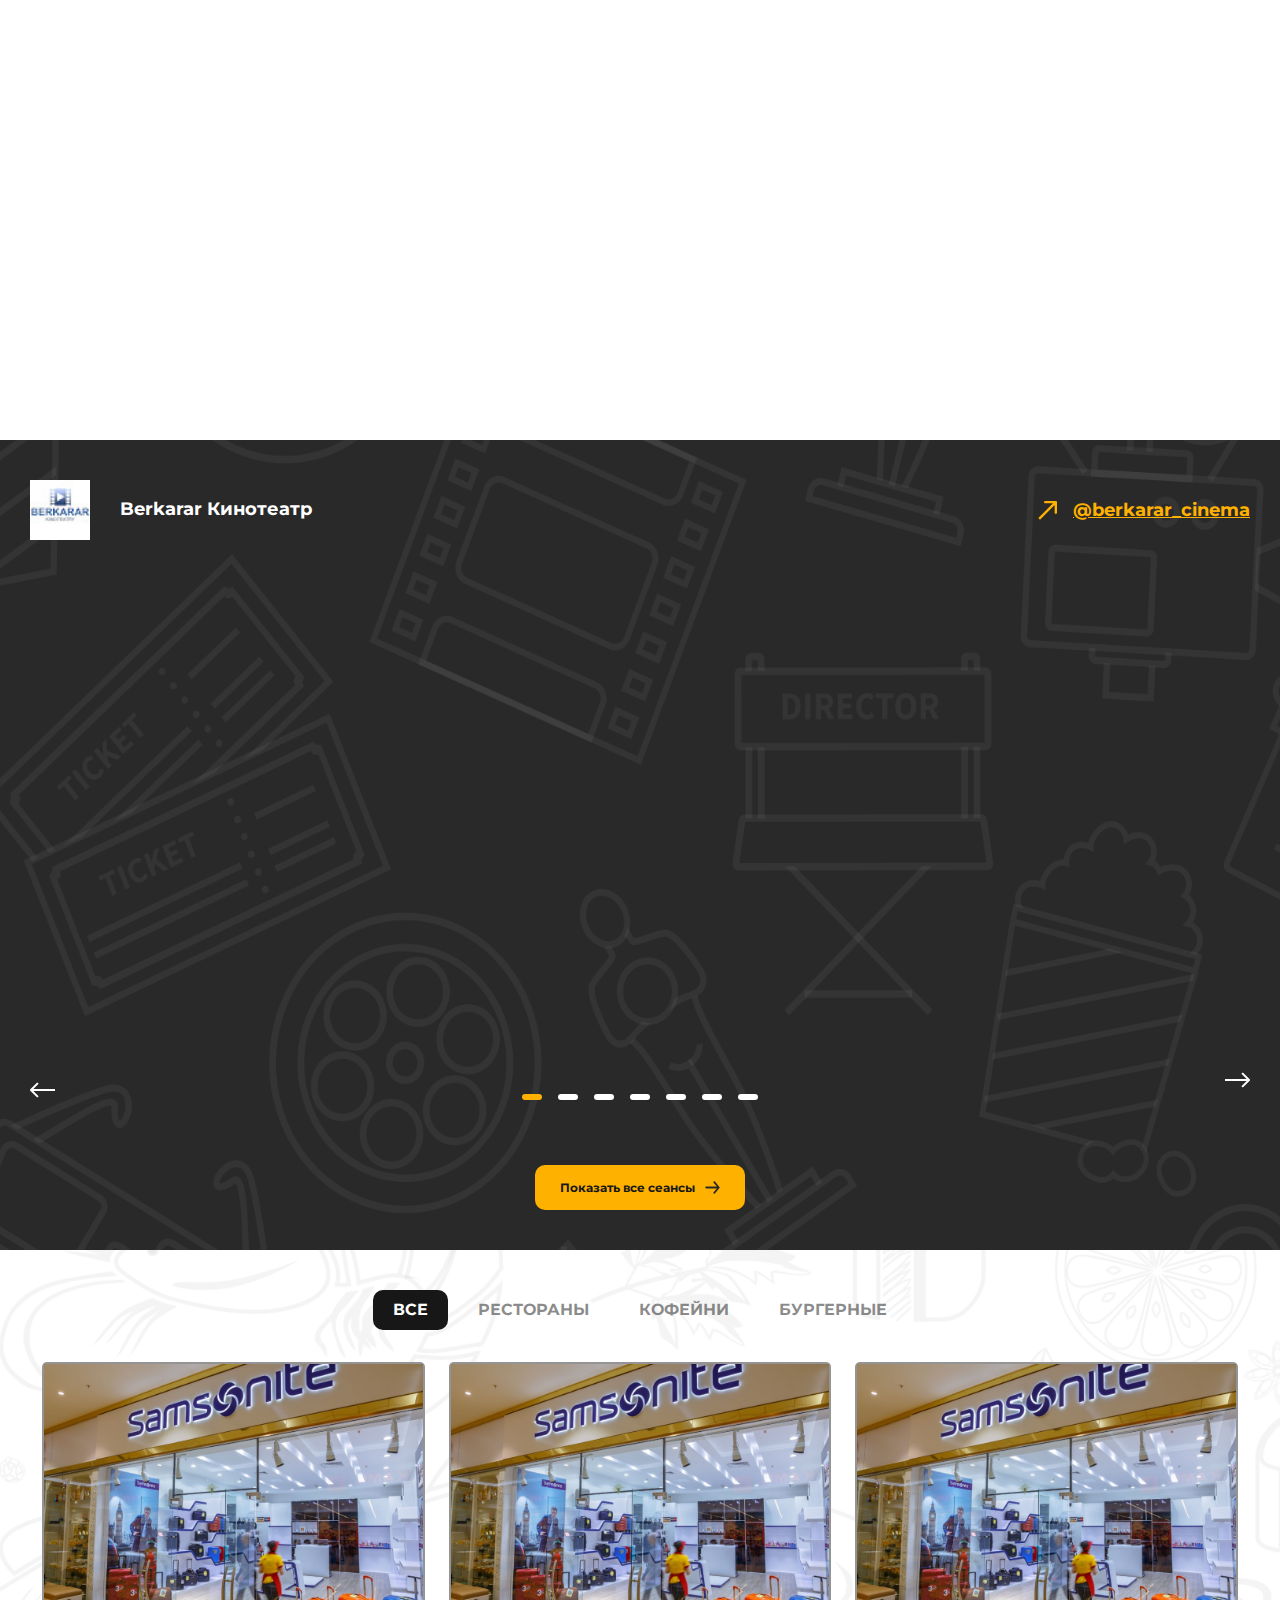
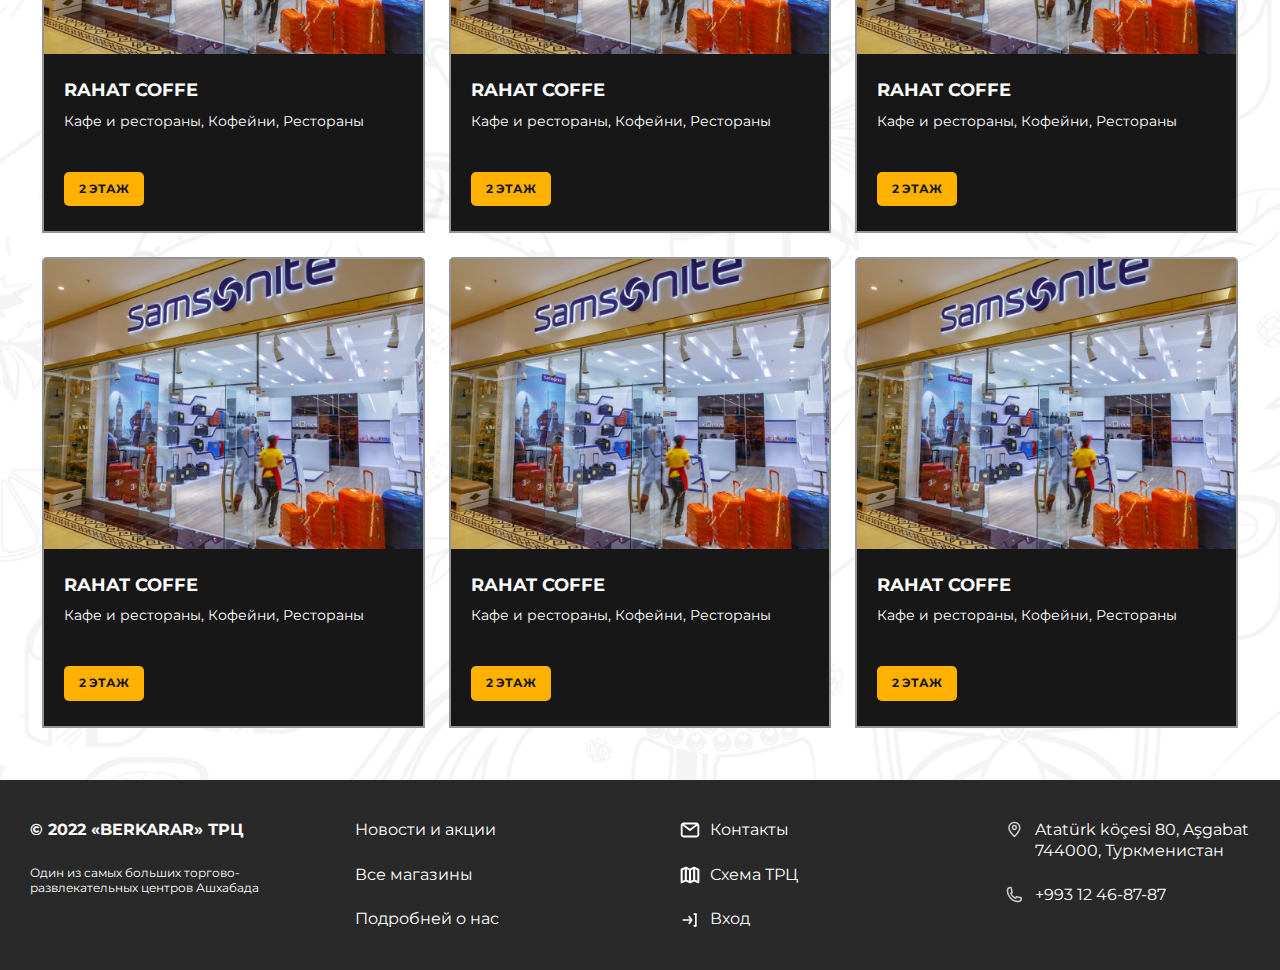
==== commit a52b2a90: "css update" ====
--- a/index.html
+++ b/index.html
@@ -2079,7 +2079,7 @@
                 </div>
 
                 <div class="rest_block tabInfo active" id="rest-all">
-                    <div class="rest_item wow fadeInUp" data-wow-duration=".3s" data-wow-delay=".1s">
+                    <a href="#" class="rest_item">
                         <div class="rest_item-photo">
                             <img src="assets/images/shop-1.png" alt="restaurant-photo">
                         </div>
@@ -2096,29 +2096,11 @@
                                 <div class="rest_item-floor">
                                     2 Этаж
                                 </div>
-
-                                <a href="#" class="rest_item-link">
-                                    Instagram
-                                    <span>
-                                        <svg width="19" height="20" viewBox="0 0 19 20" fill="none"
-                                            xmlns="http://www.w3.org/2000/svg">
-                                            <rect x="0.798828" y="1.5625" width="16.875" height="16.875" rx="3.5"
-                                                stroke="#FFB100" stroke-width="1.5" />
-                                            <path
-                                                d="M12.9843 9.87601C13.0006 10.3682 12.9197 10.8588 12.7464 11.3197C12.5731 11.7807 12.3107 12.203 11.9742 12.5625C11.6377 12.9221 11.2337 13.2118 10.7852 13.4152C10.3367 13.6186 9.85251 13.7317 9.36032 13.7479C8.86813 13.7642 8.37756 13.6834 7.9166 13.5101C7.45565 13.3368 7.03335 13.0744 6.6738 12.7379C6.31426 12.4014 6.02452 11.9973 5.82112 11.5488C5.61773 11.1003 5.50466 10.6162 5.48838 10.124C5.4721 9.6318 5.55292 9.14123 5.72622 8.68027C5.89953 8.21932 6.16194 7.79702 6.49845 7.43747C6.83497 7.07793 7.23901 6.78819 7.6875 6.5848C8.13599 6.3814 8.62015 6.26833 9.11234 6.25205C9.60452 6.23577 10.0951 6.31659 10.5561 6.4899C11.017 6.66321 11.4393 6.92561 11.7989 7.26212C12.1584 7.59864 12.4481 8.00268 12.6515 8.45117C12.8549 8.89966 12.968 9.38382 12.9843 9.87601Z"
-                                                stroke="#FFB100" stroke-width="1.5" stroke-linecap="round"
-                                                stroke-linejoin="round" />
-                                            <path
-                                                d="M13.9113 6.0625C13.4971 6.0625 13.1613 5.72671 13.1613 5.3125C13.1613 4.89829 13.4971 4.5625 13.9113 4.5625V6.0625ZM13.9238 4.5625C14.338 4.5625 14.6738 4.89829 14.6738 5.3125C14.6738 5.72671 14.338 6.0625 13.9238 6.0625V4.5625ZM13.9113 4.5625H13.9238V6.0625H13.9113V4.5625Z"
-                                                fill="#FFB100" />
-                                        </svg>
-                                    </span>
-                                </a>
-                            </div>
-                        </div>
-                    </div>
-
-                    <div class="rest_item wow fadeInUp" data-wow-duration=".3s" data-wow-delay=".13s">
+                            </div>
+                        </div>
+                    </a>
+
+                    <a href="#" class="rest_item">
                         <div class="rest_item-photo">
                             <img src="assets/images/shop-1.png" alt="restaurant-photo">
                         </div>
@@ -2135,29 +2117,11 @@
                                 <div class="rest_item-floor">
                                     2 Этаж
                                 </div>
-
-                                <a href="#" class="rest_item-link">
-                                    Instagram
-                                    <span>
-                                        <svg width="19" height="20" viewBox="0 0 19 20" fill="none"
-                                            xmlns="http://www.w3.org/2000/svg">
-                                            <rect x="0.798828" y="1.5625" width="16.875" height="16.875" rx="3.5"
-                                                stroke="#FFB100" stroke-width="1.5" />
-                                            <path
-                                                d="M12.9843 9.87601C13.0006 10.3682 12.9197 10.8588 12.7464 11.3197C12.5731 11.7807 12.3107 12.203 11.9742 12.5625C11.6377 12.9221 11.2337 13.2118 10.7852 13.4152C10.3367 13.6186 9.85251 13.7317 9.36032 13.7479C8.86813 13.7642 8.37756 13.6834 7.9166 13.5101C7.45565 13.3368 7.03335 13.0744 6.6738 12.7379C6.31426 12.4014 6.02452 11.9973 5.82112 11.5488C5.61773 11.1003 5.50466 10.6162 5.48838 10.124C5.4721 9.6318 5.55292 9.14123 5.72622 8.68027C5.89953 8.21932 6.16194 7.79702 6.49845 7.43747C6.83497 7.07793 7.23901 6.78819 7.6875 6.5848C8.13599 6.3814 8.62015 6.26833 9.11234 6.25205C9.60452 6.23577 10.0951 6.31659 10.5561 6.4899C11.017 6.66321 11.4393 6.92561 11.7989 7.26212C12.1584 7.59864 12.4481 8.00268 12.6515 8.45117C12.8549 8.89966 12.968 9.38382 12.9843 9.87601Z"
-                                                stroke="#FFB100" stroke-width="1.5" stroke-linecap="round"
-                                                stroke-linejoin="round" />
-                                            <path
-                                                d="M13.9113 6.0625C13.4971 6.0625 13.1613 5.72671 13.1613 5.3125C13.1613 4.89829 13.4971 4.5625 13.9113 4.5625V6.0625ZM13.9238 4.5625C14.338 4.5625 14.6738 4.89829 14.6738 5.3125C14.6738 5.72671 14.338 6.0625 13.9238 6.0625V4.5625ZM13.9113 4.5625H13.9238V6.0625H13.9113V4.5625Z"
-                                                fill="#FFB100" />
-                                        </svg>
-                                    </span>
-                                </a>
-                            </div>
-                        </div>
-                    </div>
-
-                    <div class="rest_item wow fadeInUp" data-wow-duration=".3s" data-wow-delay=".17s">
+                            </div>
+                        </div>
+                    </a>
+
+                    <a href="#" class="rest_item">
                         <div class="rest_item-photo">
                             <img src="assets/images/shop-1.png" alt="restaurant-photo">
                         </div>
@@ -2174,29 +2138,11 @@
                                 <div class="rest_item-floor">
                                     2 Этаж
                                 </div>
-
-                                <a href="#" class="rest_item-link">
-                                    Instagram
-                                    <span>
-                                        <svg width="19" height="20" viewBox="0 0 19 20" fill="none"
-                                            xmlns="http://www.w3.org/2000/svg">
-                                            <rect x="0.798828" y="1.5625" width="16.875" height="16.875" rx="3.5"
-                                                stroke="#FFB100" stroke-width="1.5" />
-                                            <path
-                                                d="M12.9843 9.87601C13.0006 10.3682 12.9197 10.8588 12.7464 11.3197C12.5731 11.7807 12.3107 12.203 11.9742 12.5625C11.6377 12.9221 11.2337 13.2118 10.7852 13.4152C10.3367 13.6186 9.85251 13.7317 9.36032 13.7479C8.86813 13.7642 8.37756 13.6834 7.9166 13.5101C7.45565 13.3368 7.03335 13.0744 6.6738 12.7379C6.31426 12.4014 6.02452 11.9973 5.82112 11.5488C5.61773 11.1003 5.50466 10.6162 5.48838 10.124C5.4721 9.6318 5.55292 9.14123 5.72622 8.68027C5.89953 8.21932 6.16194 7.79702 6.49845 7.43747C6.83497 7.07793 7.23901 6.78819 7.6875 6.5848C8.13599 6.3814 8.62015 6.26833 9.11234 6.25205C9.60452 6.23577 10.0951 6.31659 10.5561 6.4899C11.017 6.66321 11.4393 6.92561 11.7989 7.26212C12.1584 7.59864 12.4481 8.00268 12.6515 8.45117C12.8549 8.89966 12.968 9.38382 12.9843 9.87601Z"
-                                                stroke="#FFB100" stroke-width="1.5" stroke-linecap="round"
-                                                stroke-linejoin="round" />
-                                            <path
-                                                d="M13.9113 6.0625C13.4971 6.0625 13.1613 5.72671 13.1613 5.3125C13.1613 4.89829 13.4971 4.5625 13.9113 4.5625V6.0625ZM13.9238 4.5625C14.338 4.5625 14.6738 4.89829 14.6738 5.3125C14.6738 5.72671 14.338 6.0625 13.9238 6.0625V4.5625ZM13.9113 4.5625H13.9238V6.0625H13.9113V4.5625Z"
-                                                fill="#FFB100" />
-                                        </svg>
-                                    </span>
-                                </a>
-                            </div>
-                        </div>
-                    </div>
-
-                    <div class="rest_item wow fadeInUp" data-wow-duration=".3s" data-wow-delay=".2s">
+                            </div>
+                        </div>
+                    </a>
+
+                    <a href="#" class="rest_item">
                         <div class="rest_item-photo">
                             <img src="assets/images/shop-1.png" alt="restaurant-photo">
                         </div>
@@ -2213,29 +2159,11 @@
                                 <div class="rest_item-floor">
                                     2 Этаж
                                 </div>
-
-                                <a href="#" class="rest_item-link">
-                                    Instagram
-                                    <span>
-                                        <svg width="19" height="20" viewBox="0 0 19 20" fill="none"
-                                            xmlns="http://www.w3.org/2000/svg">
-                                            <rect x="0.798828" y="1.5625" width="16.875" height="16.875" rx="3.5"
-                                                stroke="#FFB100" stroke-width="1.5" />
-                                            <path
-                                                d="M12.9843 9.87601C13.0006 10.3682 12.9197 10.8588 12.7464 11.3197C12.5731 11.7807 12.3107 12.203 11.9742 12.5625C11.6377 12.9221 11.2337 13.2118 10.7852 13.4152C10.3367 13.6186 9.85251 13.7317 9.36032 13.7479C8.86813 13.7642 8.37756 13.6834 7.9166 13.5101C7.45565 13.3368 7.03335 13.0744 6.6738 12.7379C6.31426 12.4014 6.02452 11.9973 5.82112 11.5488C5.61773 11.1003 5.50466 10.6162 5.48838 10.124C5.4721 9.6318 5.55292 9.14123 5.72622 8.68027C5.89953 8.21932 6.16194 7.79702 6.49845 7.43747C6.83497 7.07793 7.23901 6.78819 7.6875 6.5848C8.13599 6.3814 8.62015 6.26833 9.11234 6.25205C9.60452 6.23577 10.0951 6.31659 10.5561 6.4899C11.017 6.66321 11.4393 6.92561 11.7989 7.26212C12.1584 7.59864 12.4481 8.00268 12.6515 8.45117C12.8549 8.89966 12.968 9.38382 12.9843 9.87601Z"
-                                                stroke="#FFB100" stroke-width="1.5" stroke-linecap="round"
-                                                stroke-linejoin="round" />
-                                            <path
-                                                d="M13.9113 6.0625C13.4971 6.0625 13.1613 5.72671 13.1613 5.3125C13.1613 4.89829 13.4971 4.5625 13.9113 4.5625V6.0625ZM13.9238 4.5625C14.338 4.5625 14.6738 4.89829 14.6738 5.3125C14.6738 5.72671 14.338 6.0625 13.9238 6.0625V4.5625ZM13.9113 4.5625H13.9238V6.0625H13.9113V4.5625Z"
-                                                fill="#FFB100" />
-                                        </svg>
-                                    </span>
-                                </a>
-                            </div>
-                        </div>
-                    </div>
-
-                    <div class="rest_item wow fadeInUp" data-wow-duration=".3s" data-wow-delay=".23s">
+                            </div>
+                        </div>
+                    </a>
+
+                    <a href="#" class="rest_item">
                         <div class="rest_item-photo">
                             <img src="assets/images/shop-1.png" alt="restaurant-photo">
                         </div>
@@ -2252,29 +2180,11 @@
                                 <div class="rest_item-floor">
                                     2 Этаж
                                 </div>
-
-                                <a href="#" class="rest_item-link">
-                                    Instagram
-                                    <span>
-                                        <svg width="19" height="20" viewBox="0 0 19 20" fill="none"
-                                            xmlns="http://www.w3.org/2000/svg">
-                                            <rect x="0.798828" y="1.5625" width="16.875" height="16.875" rx="3.5"
-                                                stroke="#FFB100" stroke-width="1.5" />
-                                            <path
-                                                d="M12.9843 9.87601C13.0006 10.3682 12.9197 10.8588 12.7464 11.3197C12.5731 11.7807 12.3107 12.203 11.9742 12.5625C11.6377 12.9221 11.2337 13.2118 10.7852 13.4152C10.3367 13.6186 9.85251 13.7317 9.36032 13.7479C8.86813 13.7642 8.37756 13.6834 7.9166 13.5101C7.45565 13.3368 7.03335 13.0744 6.6738 12.7379C6.31426 12.4014 6.02452 11.9973 5.82112 11.5488C5.61773 11.1003 5.50466 10.6162 5.48838 10.124C5.4721 9.6318 5.55292 9.14123 5.72622 8.68027C5.89953 8.21932 6.16194 7.79702 6.49845 7.43747C6.83497 7.07793 7.23901 6.78819 7.6875 6.5848C8.13599 6.3814 8.62015 6.26833 9.11234 6.25205C9.60452 6.23577 10.0951 6.31659 10.5561 6.4899C11.017 6.66321 11.4393 6.92561 11.7989 7.26212C12.1584 7.59864 12.4481 8.00268 12.6515 8.45117C12.8549 8.89966 12.968 9.38382 12.9843 9.87601Z"
-                                                stroke="#FFB100" stroke-width="1.5" stroke-linecap="round"
-                                                stroke-linejoin="round" />
-                                            <path
-                                                d="M13.9113 6.0625C13.4971 6.0625 13.1613 5.72671 13.1613 5.3125C13.1613 4.89829 13.4971 4.5625 13.9113 4.5625V6.0625ZM13.9238 4.5625C14.338 4.5625 14.6738 4.89829 14.6738 5.3125C14.6738 5.72671 14.338 6.0625 13.9238 6.0625V4.5625ZM13.9113 4.5625H13.9238V6.0625H13.9113V4.5625Z"
-                                                fill="#FFB100" />
-                                        </svg>
-                                    </span>
-                                </a>
-                            </div>
-                        </div>
-                    </div>
-
-                    <div class="rest_item wow fadeInUp" data-wow-duration=".3s" data-wow-delay=".27s">
+                            </div>
+                        </div>
+                    </a>
+
+                    <a href="#" class="rest_item">
                         <div class="rest_item-photo">
                             <img src="assets/images/shop-1.png" alt="restaurant-photo">
                         </div>
@@ -2291,31 +2201,13 @@
                                 <div class="rest_item-floor">
                                     2 Этаж
                                 </div>
-
-                                <a href="#" class="rest_item-link">
-                                    Instagram
-                                    <span>
-                                        <svg width="19" height="20" viewBox="0 0 19 20" fill="none"
-                                            xmlns="http://www.w3.org/2000/svg">
-                                            <rect x="0.798828" y="1.5625" width="16.875" height="16.875" rx="3.5"
-                                                stroke="#FFB100" stroke-width="1.5" />
-                                            <path
-                                                d="M12.9843 9.87601C13.0006 10.3682 12.9197 10.8588 12.7464 11.3197C12.5731 11.7807 12.3107 12.203 11.9742 12.5625C11.6377 12.9221 11.2337 13.2118 10.7852 13.4152C10.3367 13.6186 9.85251 13.7317 9.36032 13.7479C8.86813 13.7642 8.37756 13.6834 7.9166 13.5101C7.45565 13.3368 7.03335 13.0744 6.6738 12.7379C6.31426 12.4014 6.02452 11.9973 5.82112 11.5488C5.61773 11.1003 5.50466 10.6162 5.48838 10.124C5.4721 9.6318 5.55292 9.14123 5.72622 8.68027C5.89953 8.21932 6.16194 7.79702 6.49845 7.43747C6.83497 7.07793 7.23901 6.78819 7.6875 6.5848C8.13599 6.3814 8.62015 6.26833 9.11234 6.25205C9.60452 6.23577 10.0951 6.31659 10.5561 6.4899C11.017 6.66321 11.4393 6.92561 11.7989 7.26212C12.1584 7.59864 12.4481 8.00268 12.6515 8.45117C12.8549 8.89966 12.968 9.38382 12.9843 9.87601Z"
-                                                stroke="#FFB100" stroke-width="1.5" stroke-linecap="round"
-                                                stroke-linejoin="round" />
-                                            <path
-                                                d="M13.9113 6.0625C13.4971 6.0625 13.1613 5.72671 13.1613 5.3125C13.1613 4.89829 13.4971 4.5625 13.9113 4.5625V6.0625ZM13.9238 4.5625C14.338 4.5625 14.6738 4.89829 14.6738 5.3125C14.6738 5.72671 14.338 6.0625 13.9238 6.0625V4.5625ZM13.9113 4.5625H13.9238V6.0625H13.9113V4.5625Z"
-                                                fill="#FFB100" />
-                                        </svg>
-                                    </span>
-                                </a>
-                            </div>
-                        </div>
-                    </div>
+                            </div>
+                        </div>
+                    </a>
                 </div>
 
                 <div class="rest_block tabInfo" id="restaurants">
-                    <div class="rest_item wow fadeInUp" data-wow-duration=".3s" data-wow-delay=".1s">
+                    <a href="#" class="rest_item">
                         <div class="rest_item-photo">
                             <img src="assets/images/shop-1.png" alt="restaurant-photo">
                         </div>
@@ -2332,29 +2224,11 @@
                                 <div class="rest_item-floor">
                                     2 Этаж
                                 </div>
-
-                                <a href="#" class="rest_item-link">
-                                    Instagram
-                                    <span>
-                                        <svg width="19" height="20" viewBox="0 0 19 20" fill="none"
-                                            xmlns="http://www.w3.org/2000/svg">
-                                            <rect x="0.798828" y="1.5625" width="16.875" height="16.875" rx="3.5"
-                                                stroke="#FFB100" stroke-width="1.5" />
-                                            <path
-                                                d="M12.9843 9.87601C13.0006 10.3682 12.9197 10.8588 12.7464 11.3197C12.5731 11.7807 12.3107 12.203 11.9742 12.5625C11.6377 12.9221 11.2337 13.2118 10.7852 13.4152C10.3367 13.6186 9.85251 13.7317 9.36032 13.7479C8.86813 13.7642 8.37756 13.6834 7.9166 13.5101C7.45565 13.3368 7.03335 13.0744 6.6738 12.7379C6.31426 12.4014 6.02452 11.9973 5.82112 11.5488C5.61773 11.1003 5.50466 10.6162 5.48838 10.124C5.4721 9.6318 5.55292 9.14123 5.72622 8.68027C5.89953 8.21932 6.16194 7.79702 6.49845 7.43747C6.83497 7.07793 7.23901 6.78819 7.6875 6.5848C8.13599 6.3814 8.62015 6.26833 9.11234 6.25205C9.60452 6.23577 10.0951 6.31659 10.5561 6.4899C11.017 6.66321 11.4393 6.92561 11.7989 7.26212C12.1584 7.59864 12.4481 8.00268 12.6515 8.45117C12.8549 8.89966 12.968 9.38382 12.9843 9.87601Z"
-                                                stroke="#FFB100" stroke-width="1.5" stroke-linecap="round"
-                                                stroke-linejoin="round" />
-                                            <path
-                                                d="M13.9113 6.0625C13.4971 6.0625 13.1613 5.72671 13.1613 5.3125C13.1613 4.89829 13.4971 4.5625 13.9113 4.5625V6.0625ZM13.9238 4.5625C14.338 4.5625 14.6738 4.89829 14.6738 5.3125C14.6738 5.72671 14.338 6.0625 13.9238 6.0625V4.5625ZM13.9113 4.5625H13.9238V6.0625H13.9113V4.5625Z"
-                                                fill="#FFB100" />
-                                        </svg>
-                                    </span>
-                                </a>
-                            </div>
-                        </div>
-                    </div>
-
-                    <div class="rest_item wow fadeInUp" data-wow-duration=".3s" data-wow-delay=".13s">
+                            </div>
+                        </div>
+                    </a>
+
+                    <a href="#" class="rest_item">
                         <div class="rest_item-photo">
                             <img src="assets/images/shop-1.png" alt="restaurant-photo">
                         </div>
@@ -2371,29 +2245,11 @@
                                 <div class="rest_item-floor">
                                     2 Этаж
                                 </div>
-
-                                <a href="#" class="rest_item-link">
-                                    Instagram
-                                    <span>
-                                        <svg width="19" height="20" viewBox="0 0 19 20" fill="none"
-                                            xmlns="http://www.w3.org/2000/svg">
-                                            <rect x="0.798828" y="1.5625" width="16.875" height="16.875" rx="3.5"
-                                                stroke="#FFB100" stroke-width="1.5" />
-                                            <path
-                                                d="M12.9843 9.87601C13.0006 10.3682 12.9197 10.8588 12.7464 11.3197C12.5731 11.7807 12.3107 12.203 11.9742 12.5625C11.6377 12.9221 11.2337 13.2118 10.7852 13.4152C10.3367 13.6186 9.85251 13.7317 9.36032 13.7479C8.86813 13.7642 8.37756 13.6834 7.9166 13.5101C7.45565 13.3368 7.03335 13.0744 6.6738 12.7379C6.31426 12.4014 6.02452 11.9973 5.82112 11.5488C5.61773 11.1003 5.50466 10.6162 5.48838 10.124C5.4721 9.6318 5.55292 9.14123 5.72622 8.68027C5.89953 8.21932 6.16194 7.79702 6.49845 7.43747C6.83497 7.07793 7.23901 6.78819 7.6875 6.5848C8.13599 6.3814 8.62015 6.26833 9.11234 6.25205C9.60452 6.23577 10.0951 6.31659 10.5561 6.4899C11.017 6.66321 11.4393 6.92561 11.7989 7.26212C12.1584 7.59864 12.4481 8.00268 12.6515 8.45117C12.8549 8.89966 12.968 9.38382 12.9843 9.87601Z"
-                                                stroke="#FFB100" stroke-width="1.5" stroke-linecap="round"
-                                                stroke-linejoin="round" />
-                                            <path
-                                                d="M13.9113 6.0625C13.4971 6.0625 13.1613 5.72671 13.1613 5.3125C13.1613 4.89829 13.4971 4.5625 13.9113 4.5625V6.0625ZM13.9238 4.5625C14.338 4.5625 14.6738 4.89829 14.6738 5.3125C14.6738 5.72671 14.338 6.0625 13.9238 6.0625V4.5625ZM13.9113 4.5625H13.9238V6.0625H13.9113V4.5625Z"
-                                                fill="#FFB100" />
-                                        </svg>
-                                    </span>
-                                </a>
-                            </div>
-                        </div>
-                    </div>
-
-                    <div class="rest_item wow fadeInUp" data-wow-duration=".3s" data-wow-delay=".17s">
+                            </div>
+                        </div>
+                    </a>
+
+                    <a href="#" class="rest_item">
                         <div class="rest_item-photo">
                             <img src="assets/images/shop-1.png" alt="restaurant-photo">
                         </div>
@@ -2410,29 +2266,11 @@
                                 <div class="rest_item-floor">
                                     2 Этаж
                                 </div>
-
-                                <a href="#" class="rest_item-link">
-                                    Instagram
-                                    <span>
-                                        <svg width="19" height="20" viewBox="0 0 19 20" fill="none"
-                                            xmlns="http://www.w3.org/2000/svg">
-                                            <rect x="0.798828" y="1.5625" width="16.875" height="16.875" rx="3.5"
-                                                stroke="#FFB100" stroke-width="1.5" />
-                                            <path
-                                                d="M12.9843 9.87601C13.0006 10.3682 12.9197 10.8588 12.7464 11.3197C12.5731 11.7807 12.3107 12.203 11.9742 12.5625C11.6377 12.9221 11.2337 13.2118 10.7852 13.4152C10.3367 13.6186 9.85251 13.7317 9.36032 13.7479C8.86813 13.7642 8.37756 13.6834 7.9166 13.5101C7.45565 13.3368 7.03335 13.0744 6.6738 12.7379C6.31426 12.4014 6.02452 11.9973 5.82112 11.5488C5.61773 11.1003 5.50466 10.6162 5.48838 10.124C5.4721 9.6318 5.55292 9.14123 5.72622 8.68027C5.89953 8.21932 6.16194 7.79702 6.49845 7.43747C6.83497 7.07793 7.23901 6.78819 7.6875 6.5848C8.13599 6.3814 8.62015 6.26833 9.11234 6.25205C9.60452 6.23577 10.0951 6.31659 10.5561 6.4899C11.017 6.66321 11.4393 6.92561 11.7989 7.26212C12.1584 7.59864 12.4481 8.00268 12.6515 8.45117C12.8549 8.89966 12.968 9.38382 12.9843 9.87601Z"
-                                                stroke="#FFB100" stroke-width="1.5" stroke-linecap="round"
-                                                stroke-linejoin="round" />
-                                            <path
-                                                d="M13.9113 6.0625C13.4971 6.0625 13.1613 5.72671 13.1613 5.3125C13.1613 4.89829 13.4971 4.5625 13.9113 4.5625V6.0625ZM13.9238 4.5625C14.338 4.5625 14.6738 4.89829 14.6738 5.3125C14.6738 5.72671 14.338 6.0625 13.9238 6.0625V4.5625ZM13.9113 4.5625H13.9238V6.0625H13.9113V4.5625Z"
-                                                fill="#FFB100" />
-                                        </svg>
-                                    </span>
-                                </a>
-                            </div>
-                        </div>
-                    </div>
-
-                    <div class="rest_item wow fadeInUp" data-wow-duration=".3s" data-wow-delay=".2s">
+                            </div>
+                        </div>
+                    </a>
+
+                    <a href="#" class="rest_item">
                         <div class="rest_item-photo">
                             <img src="assets/images/shop-1.png" alt="restaurant-photo">
                         </div>
@@ -2449,29 +2287,11 @@
                                 <div class="rest_item-floor">
                                     2 Этаж
                                 </div>
-
-                                <a href="#" class="rest_item-link">
-                                    Instagram
-                                    <span>
-                                        <svg width="19" height="20" viewBox="0 0 19 20" fill="none"
-                                            xmlns="http://www.w3.org/2000/svg">
-                                            <rect x="0.798828" y="1.5625" width="16.875" height="16.875" rx="3.5"
-                                                stroke="#FFB100" stroke-width="1.5" />
-                                            <path
-                                                d="M12.9843 9.87601C13.0006 10.3682 12.9197 10.8588 12.7464 11.3197C12.5731 11.7807 12.3107 12.203 11.9742 12.5625C11.6377 12.9221 11.2337 13.2118 10.7852 13.4152C10.3367 13.6186 9.85251 13.7317 9.36032 13.7479C8.86813 13.7642 8.37756 13.6834 7.9166 13.5101C7.45565 13.3368 7.03335 13.0744 6.6738 12.7379C6.31426 12.4014 6.02452 11.9973 5.82112 11.5488C5.61773 11.1003 5.50466 10.6162 5.48838 10.124C5.4721 9.6318 5.55292 9.14123 5.72622 8.68027C5.89953 8.21932 6.16194 7.79702 6.49845 7.43747C6.83497 7.07793 7.23901 6.78819 7.6875 6.5848C8.13599 6.3814 8.62015 6.26833 9.11234 6.25205C9.60452 6.23577 10.0951 6.31659 10.5561 6.4899C11.017 6.66321 11.4393 6.92561 11.7989 7.26212C12.1584 7.59864 12.4481 8.00268 12.6515 8.45117C12.8549 8.89966 12.968 9.38382 12.9843 9.87601Z"
-                                                stroke="#FFB100" stroke-width="1.5" stroke-linecap="round"
-                                                stroke-linejoin="round" />
-                                            <path
-                                                d="M13.9113 6.0625C13.4971 6.0625 13.1613 5.72671 13.1613 5.3125C13.1613 4.89829 13.4971 4.5625 13.9113 4.5625V6.0625ZM13.9238 4.5625C14.338 4.5625 14.6738 4.89829 14.6738 5.3125C14.6738 5.72671 14.338 6.0625 13.9238 6.0625V4.5625ZM13.9113 4.5625H13.9238V6.0625H13.9113V4.5625Z"
-                                                fill="#FFB100" />
-                                        </svg>
-                                    </span>
-                                </a>
-                            </div>
-                        </div>
-                    </div>
-
-                    <div class="rest_item wow fadeInUp" data-wow-duration=".3s" data-wow-delay=".23s">
+                            </div>
+                        </div>
+                    </a>
+
+                    <a href="#" class="rest_item">
                         <div class="rest_item-photo">
                             <img src="assets/images/shop-1.png" alt="restaurant-photo">
                         </div>
@@ -2488,29 +2308,11 @@
                                 <div class="rest_item-floor">
                                     2 Этаж
                                 </div>
-
-                                <a href="#" class="rest_item-link">
-                                    Instagram
-                                    <span>
-                                        <svg width="19" height="20" viewBox="0 0 19 20" fill="none"
-                                            xmlns="http://www.w3.org/2000/svg">
-                                            <rect x="0.798828" y="1.5625" width="16.875" height="16.875" rx="3.5"
-                                                stroke="#FFB100" stroke-width="1.5" />
-                                            <path
-                                                d="M12.9843 9.87601C13.0006 10.3682 12.9197 10.8588 12.7464 11.3197C12.5731 11.7807 12.3107 12.203 11.9742 12.5625C11.6377 12.9221 11.2337 13.2118 10.7852 13.4152C10.3367 13.6186 9.85251 13.7317 9.36032 13.7479C8.86813 13.7642 8.37756 13.6834 7.9166 13.5101C7.45565 13.3368 7.03335 13.0744 6.6738 12.7379C6.31426 12.4014 6.02452 11.9973 5.82112 11.5488C5.61773 11.1003 5.50466 10.6162 5.48838 10.124C5.4721 9.6318 5.55292 9.14123 5.72622 8.68027C5.89953 8.21932 6.16194 7.79702 6.49845 7.43747C6.83497 7.07793 7.23901 6.78819 7.6875 6.5848C8.13599 6.3814 8.62015 6.26833 9.11234 6.25205C9.60452 6.23577 10.0951 6.31659 10.5561 6.4899C11.017 6.66321 11.4393 6.92561 11.7989 7.26212C12.1584 7.59864 12.4481 8.00268 12.6515 8.45117C12.8549 8.89966 12.968 9.38382 12.9843 9.87601Z"
-                                                stroke="#FFB100" stroke-width="1.5" stroke-linecap="round"
-                                                stroke-linejoin="round" />
-                                            <path
-                                                d="M13.9113 6.0625C13.4971 6.0625 13.1613 5.72671 13.1613 5.3125C13.1613 4.89829 13.4971 4.5625 13.9113 4.5625V6.0625ZM13.9238 4.5625C14.338 4.5625 14.6738 4.89829 14.6738 5.3125C14.6738 5.72671 14.338 6.0625 13.9238 6.0625V4.5625ZM13.9113 4.5625H13.9238V6.0625H13.9113V4.5625Z"
-                                                fill="#FFB100" />
-                                        </svg>
-                                    </span>
-                                </a>
-                            </div>
-                        </div>
-                    </div>
-
-                    <div class="rest_item wow fadeInUp" data-wow-duration=".3s" data-wow-delay=".27s">
+                            </div>
+                        </div>
+                    </a>
+
+                    <a href="#" class="rest_item">
                         <div class="rest_item-photo">
                             <img src="assets/images/shop-1.png" alt="restaurant-photo">
                         </div>
@@ -2527,31 +2329,13 @@
                                 <div class="rest_item-floor">
                                     2 Этаж
                                 </div>
-
-                                <a href="#" class="rest_item-link">
-                                    Instagram
-                                    <span>
-                                        <svg width="19" height="20" viewBox="0 0 19 20" fill="none"
-                                            xmlns="http://www.w3.org/2000/svg">
-                                            <rect x="0.798828" y="1.5625" width="16.875" height="16.875" rx="3.5"
-                                                stroke="#FFB100" stroke-width="1.5" />
-                                            <path
-                                                d="M12.9843 9.87601C13.0006 10.3682 12.9197 10.8588 12.7464 11.3197C12.5731 11.7807 12.3107 12.203 11.9742 12.5625C11.6377 12.9221 11.2337 13.2118 10.7852 13.4152C10.3367 13.6186 9.85251 13.7317 9.36032 13.7479C8.86813 13.7642 8.37756 13.6834 7.9166 13.5101C7.45565 13.3368 7.03335 13.0744 6.6738 12.7379C6.31426 12.4014 6.02452 11.9973 5.82112 11.5488C5.61773 11.1003 5.50466 10.6162 5.48838 10.124C5.4721 9.6318 5.55292 9.14123 5.72622 8.68027C5.89953 8.21932 6.16194 7.79702 6.49845 7.43747C6.83497 7.07793 7.23901 6.78819 7.6875 6.5848C8.13599 6.3814 8.62015 6.26833 9.11234 6.25205C9.60452 6.23577 10.0951 6.31659 10.5561 6.4899C11.017 6.66321 11.4393 6.92561 11.7989 7.26212C12.1584 7.59864 12.4481 8.00268 12.6515 8.45117C12.8549 8.89966 12.968 9.38382 12.9843 9.87601Z"
-                                                stroke="#FFB100" stroke-width="1.5" stroke-linecap="round"
-                                                stroke-linejoin="round" />
-                                            <path
-                                                d="M13.9113 6.0625C13.4971 6.0625 13.1613 5.72671 13.1613 5.3125C13.1613 4.89829 13.4971 4.5625 13.9113 4.5625V6.0625ZM13.9238 4.5625C14.338 4.5625 14.6738 4.89829 14.6738 5.3125C14.6738 5.72671 14.338 6.0625 13.9238 6.0625V4.5625ZM13.9113 4.5625H13.9238V6.0625H13.9113V4.5625Z"
-                                                fill="#FFB100" />
-                                        </svg>
-                                    </span>
-                                </a>
-                            </div>
-                        </div>
-                    </div>
+                            </div>
+                        </div>
+                    </a>
                 </div>
 
                 <div class="rest_block tabInfo" id="rest-coffee">
-                    <div class="rest_item wow fadeInUp" data-wow-duration=".3s" data-wow-delay=".1s">
+                    <a href="#" class="rest_item">
                         <div class="rest_item-photo">
                             <img src="assets/images/shop-1.png" alt="restaurant-photo">
                         </div>
@@ -2568,29 +2352,11 @@
                                 <div class="rest_item-floor">
                                     2 Этаж
                                 </div>
-
-                                <a href="#" class="rest_item-link">
-                                    Instagram
-                                    <span>
-                                        <svg width="19" height="20" viewBox="0 0 19 20" fill="none"
-                                            xmlns="http://www.w3.org/2000/svg">
-                                            <rect x="0.798828" y="1.5625" width="16.875" height="16.875" rx="3.5"
-                                                stroke="#FFB100" stroke-width="1.5" />
-                                            <path
-                                                d="M12.9843 9.87601C13.0006 10.3682 12.9197 10.8588 12.7464 11.3197C12.5731 11.7807 12.3107 12.203 11.9742 12.5625C11.6377 12.9221 11.2337 13.2118 10.7852 13.4152C10.3367 13.6186 9.85251 13.7317 9.36032 13.7479C8.86813 13.7642 8.37756 13.6834 7.9166 13.5101C7.45565 13.3368 7.03335 13.0744 6.6738 12.7379C6.31426 12.4014 6.02452 11.9973 5.82112 11.5488C5.61773 11.1003 5.50466 10.6162 5.48838 10.124C5.4721 9.6318 5.55292 9.14123 5.72622 8.68027C5.89953 8.21932 6.16194 7.79702 6.49845 7.43747C6.83497 7.07793 7.23901 6.78819 7.6875 6.5848C8.13599 6.3814 8.62015 6.26833 9.11234 6.25205C9.60452 6.23577 10.0951 6.31659 10.5561 6.4899C11.017 6.66321 11.4393 6.92561 11.7989 7.26212C12.1584 7.59864 12.4481 8.00268 12.6515 8.45117C12.8549 8.89966 12.968 9.38382 12.9843 9.87601Z"
-                                                stroke="#FFB100" stroke-width="1.5" stroke-linecap="round"
-                                                stroke-linejoin="round" />
-                                            <path
-                                                d="M13.9113 6.0625C13.4971 6.0625 13.1613 5.72671 13.1613 5.3125C13.1613 4.89829 13.4971 4.5625 13.9113 4.5625V6.0625ZM13.9238 4.5625C14.338 4.5625 14.6738 4.89829 14.6738 5.3125C14.6738 5.72671 14.338 6.0625 13.9238 6.0625V4.5625ZM13.9113 4.5625H13.9238V6.0625H13.9113V4.5625Z"
-                                                fill="#FFB100" />
-                                        </svg>
-                                    </span>
-                                </a>
-                            </div>
-                        </div>
-                    </div>
-
-                    <div class="rest_item wow fadeInUp" data-wow-duration=".3s" data-wow-delay=".13s">
+                            </div>
+                        </div>
+                    </a>
+
+                    <a href="#" class="rest_item">
                         <div class="rest_item-photo">
                             <img src="assets/images/shop-1.png" alt="restaurant-photo">
                         </div>
@@ -2607,29 +2373,11 @@
                                 <div class="rest_item-floor">
                                     2 Этаж
                                 </div>
-
-                                <a href="#" class="rest_item-link">
-                                    Instagram
-                                    <span>
-                                        <svg width="19" height="20" viewBox="0 0 19 20" fill="none"
-                                            xmlns="http://www.w3.org/2000/svg">
-                                            <rect x="0.798828" y="1.5625" width="16.875" height="16.875" rx="3.5"
-                                                stroke="#FFB100" stroke-width="1.5" />
-                                            <path
-                                                d="M12.9843 9.87601C13.0006 10.3682 12.9197 10.8588 12.7464 11.3197C12.5731 11.7807 12.3107 12.203 11.9742 12.5625C11.6377 12.9221 11.2337 13.2118 10.7852 13.4152C10.3367 13.6186 9.85251 13.7317 9.36032 13.7479C8.86813 13.7642 8.37756 13.6834 7.9166 13.5101C7.45565 13.3368 7.03335 13.0744 6.6738 12.7379C6.31426 12.4014 6.02452 11.9973 5.82112 11.5488C5.61773 11.1003 5.50466 10.6162 5.48838 10.124C5.4721 9.6318 5.55292 9.14123 5.72622 8.68027C5.89953 8.21932 6.16194 7.79702 6.49845 7.43747C6.83497 7.07793 7.23901 6.78819 7.6875 6.5848C8.13599 6.3814 8.62015 6.26833 9.11234 6.25205C9.60452 6.23577 10.0951 6.31659 10.5561 6.4899C11.017 6.66321 11.4393 6.92561 11.7989 7.26212C12.1584 7.59864 12.4481 8.00268 12.6515 8.45117C12.8549 8.89966 12.968 9.38382 12.9843 9.87601Z"
-                                                stroke="#FFB100" stroke-width="1.5" stroke-linecap="round"
-                                                stroke-linejoin="round" />
-                                            <path
-                                                d="M13.9113 6.0625C13.4971 6.0625 13.1613 5.72671 13.1613 5.3125C13.1613 4.89829 13.4971 4.5625 13.9113 4.5625V6.0625ZM13.9238 4.5625C14.338 4.5625 14.6738 4.89829 14.6738 5.3125C14.6738 5.72671 14.338 6.0625 13.9238 6.0625V4.5625ZM13.9113 4.5625H13.9238V6.0625H13.9113V4.5625Z"
-                                                fill="#FFB100" />
-                                        </svg>
-                                    </span>
-                                </a>
-                            </div>
-                        </div>
-                    </div>
-
-                    <div class="rest_item wow fadeInUp" data-wow-duration=".3s" data-wow-delay=".17s">
+                            </div>
+                        </div>
+                    </a>
+
+                    <a href="#" class="rest_item">
                         <div class="rest_item-photo">
                             <img src="assets/images/shop-1.png" alt="restaurant-photo">
                         </div>
@@ -2646,29 +2394,11 @@
                                 <div class="rest_item-floor">
                                     2 Этаж
                                 </div>
-
-                                <a href="#" class="rest_item-link">
-                                    Instagram
-                                    <span>
-                                        <svg width="19" height="20" viewBox="0 0 19 20" fill="none"
-                                            xmlns="http://www.w3.org/2000/svg">
-                                            <rect x="0.798828" y="1.5625" width="16.875" height="16.875" rx="3.5"
-                                                stroke="#FFB100" stroke-width="1.5" />
-                                            <path
-                                                d="M12.9843 9.87601C13.0006 10.3682 12.9197 10.8588 12.7464 11.3197C12.5731 11.7807 12.3107 12.203 11.9742 12.5625C11.6377 12.9221 11.2337 13.2118 10.7852 13.4152C10.3367 13.6186 9.85251 13.7317 9.36032 13.7479C8.86813 13.7642 8.37756 13.6834 7.9166 13.5101C7.45565 13.3368 7.03335 13.0744 6.6738 12.7379C6.31426 12.4014 6.02452 11.9973 5.82112 11.5488C5.61773 11.1003 5.50466 10.6162 5.48838 10.124C5.4721 9.6318 5.55292 9.14123 5.72622 8.68027C5.89953 8.21932 6.16194 7.79702 6.49845 7.43747C6.83497 7.07793 7.23901 6.78819 7.6875 6.5848C8.13599 6.3814 8.62015 6.26833 9.11234 6.25205C9.60452 6.23577 10.0951 6.31659 10.5561 6.4899C11.017 6.66321 11.4393 6.92561 11.7989 7.26212C12.1584 7.59864 12.4481 8.00268 12.6515 8.45117C12.8549 8.89966 12.968 9.38382 12.9843 9.87601Z"
-                                                stroke="#FFB100" stroke-width="1.5" stroke-linecap="round"
-                                                stroke-linejoin="round" />
-                                            <path
-                                                d="M13.9113 6.0625C13.4971 6.0625 13.1613 5.72671 13.1613 5.3125C13.1613 4.89829 13.4971 4.5625 13.9113 4.5625V6.0625ZM13.9238 4.5625C14.338 4.5625 14.6738 4.89829 14.6738 5.3125C14.6738 5.72671 14.338 6.0625 13.9238 6.0625V4.5625ZM13.9113 4.5625H13.9238V6.0625H13.9113V4.5625Z"
-                                                fill="#FFB100" />
-                                        </svg>
-                                    </span>
-                                </a>
-                            </div>
-                        </div>
-                    </div>
-
-                    <div class="rest_item wow fadeInUp" data-wow-duration=".3s" data-wow-delay=".2s">
+                            </div>
+                        </div>
+                    </a>
+
+                    <a href="#" class="rest_item">
                         <div class="rest_item-photo">
                             <img src="assets/images/shop-1.png" alt="restaurant-photo">
                         </div>
@@ -2685,29 +2415,11 @@
                                 <div class="rest_item-floor">
                                     2 Этаж
                                 </div>
-
-                                <a href="#" class="rest_item-link">
-                                    Instagram
-                                    <span>
-                                        <svg width="19" height="20" viewBox="0 0 19 20" fill="none"
-                                            xmlns="http://www.w3.org/2000/svg">
-                                            <rect x="0.798828" y="1.5625" width="16.875" height="16.875" rx="3.5"
-                                                stroke="#FFB100" stroke-width="1.5" />
-                                            <path
-                                                d="M12.9843 9.87601C13.0006 10.3682 12.9197 10.8588 12.7464 11.3197C12.5731 11.7807 12.3107 12.203 11.9742 12.5625C11.6377 12.9221 11.2337 13.2118 10.7852 13.4152C10.3367 13.6186 9.85251 13.7317 9.36032 13.7479C8.86813 13.7642 8.37756 13.6834 7.9166 13.5101C7.45565 13.3368 7.03335 13.0744 6.6738 12.7379C6.31426 12.4014 6.02452 11.9973 5.82112 11.5488C5.61773 11.1003 5.50466 10.6162 5.48838 10.124C5.4721 9.6318 5.55292 9.14123 5.72622 8.68027C5.89953 8.21932 6.16194 7.79702 6.49845 7.43747C6.83497 7.07793 7.23901 6.78819 7.6875 6.5848C8.13599 6.3814 8.62015 6.26833 9.11234 6.25205C9.60452 6.23577 10.0951 6.31659 10.5561 6.4899C11.017 6.66321 11.4393 6.92561 11.7989 7.26212C12.1584 7.59864 12.4481 8.00268 12.6515 8.45117C12.8549 8.89966 12.968 9.38382 12.9843 9.87601Z"
-                                                stroke="#FFB100" stroke-width="1.5" stroke-linecap="round"
-                                                stroke-linejoin="round" />
-                                            <path
-                                                d="M13.9113 6.0625C13.4971 6.0625 13.1613 5.72671 13.1613 5.3125C13.1613 4.89829 13.4971 4.5625 13.9113 4.5625V6.0625ZM13.9238 4.5625C14.338 4.5625 14.6738 4.89829 14.6738 5.3125C14.6738 5.72671 14.338 6.0625 13.9238 6.0625V4.5625ZM13.9113 4.5625H13.9238V6.0625H13.9113V4.5625Z"
-                                                fill="#FFB100" />
-                                        </svg>
-                                    </span>
-                                </a>
-                            </div>
-                        </div>
-                    </div>
-
-                    <div class="rest_item wow fadeInUp" data-wow-duration=".3s" data-wow-delay=".23s">
+                            </div>
+                        </div>
+                    </a>
+
+                    <a href="#" class="rest_item">
                         <div class="rest_item-photo">
                             <img src="assets/images/shop-1.png" alt="restaurant-photo">
                         </div>
@@ -2724,29 +2436,11 @@
                                 <div class="rest_item-floor">
                                     2 Этаж
                                 </div>
-
-                                <a href="#" class="rest_item-link">
-                                    Instagram
-                                    <span>
-                                        <svg width="19" height="20" viewBox="0 0 19 20" fill="none"
-                                            xmlns="http://www.w3.org/2000/svg">
-                                            <rect x="0.798828" y="1.5625" width="16.875" height="16.875" rx="3.5"
-                                                stroke="#FFB100" stroke-width="1.5" />
-                                            <path
-                                                d="M12.9843 9.87601C13.0006 10.3682 12.9197 10.8588 12.7464 11.3197C12.5731 11.7807 12.3107 12.203 11.9742 12.5625C11.6377 12.9221 11.2337 13.2118 10.7852 13.4152C10.3367 13.6186 9.85251 13.7317 9.36032 13.7479C8.86813 13.7642 8.37756 13.6834 7.9166 13.5101C7.45565 13.3368 7.03335 13.0744 6.6738 12.7379C6.31426 12.4014 6.02452 11.9973 5.82112 11.5488C5.61773 11.1003 5.50466 10.6162 5.48838 10.124C5.4721 9.6318 5.55292 9.14123 5.72622 8.68027C5.89953 8.21932 6.16194 7.79702 6.49845 7.43747C6.83497 7.07793 7.23901 6.78819 7.6875 6.5848C8.13599 6.3814 8.62015 6.26833 9.11234 6.25205C9.60452 6.23577 10.0951 6.31659 10.5561 6.4899C11.017 6.66321 11.4393 6.92561 11.7989 7.26212C12.1584 7.59864 12.4481 8.00268 12.6515 8.45117C12.8549 8.89966 12.968 9.38382 12.9843 9.87601Z"
-                                                stroke="#FFB100" stroke-width="1.5" stroke-linecap="round"
-                                                stroke-linejoin="round" />
-                                            <path
-                                                d="M13.9113 6.0625C13.4971 6.0625 13.1613 5.72671 13.1613 5.3125C13.1613 4.89829 13.4971 4.5625 13.9113 4.5625V6.0625ZM13.9238 4.5625C14.338 4.5625 14.6738 4.89829 14.6738 5.3125C14.6738 5.72671 14.338 6.0625 13.9238 6.0625V4.5625ZM13.9113 4.5625H13.9238V6.0625H13.9113V4.5625Z"
-                                                fill="#FFB100" />
-                                        </svg>
-                                    </span>
-                                </a>
-                            </div>
-                        </div>
-                    </div>
-
-                    <div class="rest_item wow fadeInUp" data-wow-duration=".3s" data-wow-delay=".27s">
+                            </div>
+                        </div>
+                    </a>
+
+                    <a href="#" class="rest_item">
                         <div class="rest_item-photo">
                             <img src="assets/images/shop-1.png" alt="restaurant-photo">
                         </div>
@@ -2763,31 +2457,13 @@
                                 <div class="rest_item-floor">
                                     2 Этаж
                                 </div>
-
-                                <a href="#" class="rest_item-link">
-                                    Instagram
-                                    <span>
-                                        <svg width="19" height="20" viewBox="0 0 19 20" fill="none"
-                                            xmlns="http://www.w3.org/2000/svg">
-                                            <rect x="0.798828" y="1.5625" width="16.875" height="16.875" rx="3.5"
-                                                stroke="#FFB100" stroke-width="1.5" />
-                                            <path
-                                                d="M12.9843 9.87601C13.0006 10.3682 12.9197 10.8588 12.7464 11.3197C12.5731 11.7807 12.3107 12.203 11.9742 12.5625C11.6377 12.9221 11.2337 13.2118 10.7852 13.4152C10.3367 13.6186 9.85251 13.7317 9.36032 13.7479C8.86813 13.7642 8.37756 13.6834 7.9166 13.5101C7.45565 13.3368 7.03335 13.0744 6.6738 12.7379C6.31426 12.4014 6.02452 11.9973 5.82112 11.5488C5.61773 11.1003 5.50466 10.6162 5.48838 10.124C5.4721 9.6318 5.55292 9.14123 5.72622 8.68027C5.89953 8.21932 6.16194 7.79702 6.49845 7.43747C6.83497 7.07793 7.23901 6.78819 7.6875 6.5848C8.13599 6.3814 8.62015 6.26833 9.11234 6.25205C9.60452 6.23577 10.0951 6.31659 10.5561 6.4899C11.017 6.66321 11.4393 6.92561 11.7989 7.26212C12.1584 7.59864 12.4481 8.00268 12.6515 8.45117C12.8549 8.89966 12.968 9.38382 12.9843 9.87601Z"
-                                                stroke="#FFB100" stroke-width="1.5" stroke-linecap="round"
-                                                stroke-linejoin="round" />
-                                            <path
-                                                d="M13.9113 6.0625C13.4971 6.0625 13.1613 5.72671 13.1613 5.3125C13.1613 4.89829 13.4971 4.5625 13.9113 4.5625V6.0625ZM13.9238 4.5625C14.338 4.5625 14.6738 4.89829 14.6738 5.3125C14.6738 5.72671 14.338 6.0625 13.9238 6.0625V4.5625ZM13.9113 4.5625H13.9238V6.0625H13.9113V4.5625Z"
-                                                fill="#FFB100" />
-                                        </svg>
-                                    </span>
-                                </a>
-                            </div>
-                        </div>
-                    </div>
+                            </div>
+                        </div>
+                    </a>
                 </div>
 
                 <div class="rest_block tabInfo" id="rest-burger">
-                    <div class="rest_item wow fadeInUp" data-wow-duration=".3s" data-wow-delay=".1s">
+                    <a href="#" class="rest_item">
                         <div class="rest_item-photo">
                             <img src="assets/images/shop-1.png" alt="restaurant-photo">
                         </div>
@@ -2804,29 +2480,11 @@
                                 <div class="rest_item-floor">
                                     2 Этаж
                                 </div>
-
-                                <a href="#" class="rest_item-link">
-                                    Instagram
-                                    <span>
-                                        <svg width="19" height="20" viewBox="0 0 19 20" fill="none"
-                                            xmlns="http://www.w3.org/2000/svg">
-                                            <rect x="0.798828" y="1.5625" width="16.875" height="16.875" rx="3.5"
-                                                stroke="#FFB100" stroke-width="1.5" />
-                                            <path
-                                                d="M12.9843 9.87601C13.0006 10.3682 12.9197 10.8588 12.7464 11.3197C12.5731 11.7807 12.3107 12.203 11.9742 12.5625C11.6377 12.9221 11.2337 13.2118 10.7852 13.4152C10.3367 13.6186 9.85251 13.7317 9.36032 13.7479C8.86813 13.7642 8.37756 13.6834 7.9166 13.5101C7.45565 13.3368 7.03335 13.0744 6.6738 12.7379C6.31426 12.4014 6.02452 11.9973 5.82112 11.5488C5.61773 11.1003 5.50466 10.6162 5.48838 10.124C5.4721 9.6318 5.55292 9.14123 5.72622 8.68027C5.89953 8.21932 6.16194 7.79702 6.49845 7.43747C6.83497 7.07793 7.23901 6.78819 7.6875 6.5848C8.13599 6.3814 8.62015 6.26833 9.11234 6.25205C9.60452 6.23577 10.0951 6.31659 10.5561 6.4899C11.017 6.66321 11.4393 6.92561 11.7989 7.26212C12.1584 7.59864 12.4481 8.00268 12.6515 8.45117C12.8549 8.89966 12.968 9.38382 12.9843 9.87601Z"
-                                                stroke="#FFB100" stroke-width="1.5" stroke-linecap="round"
-                                                stroke-linejoin="round" />
-                                            <path
-                                                d="M13.9113 6.0625C13.4971 6.0625 13.1613 5.72671 13.1613 5.3125C13.1613 4.89829 13.4971 4.5625 13.9113 4.5625V6.0625ZM13.9238 4.5625C14.338 4.5625 14.6738 4.89829 14.6738 5.3125C14.6738 5.72671 14.338 6.0625 13.9238 6.0625V4.5625ZM13.9113 4.5625H13.9238V6.0625H13.9113V4.5625Z"
-                                                fill="#FFB100" />
-                                        </svg>
-                                    </span>
-                                </a>
-                            </div>
-                        </div>
-                    </div>
-
-                    <div class="rest_item wow fadeInUp" data-wow-duration=".3s" data-wow-delay=".13s">
+                            </div>
+                        </div>
+                    </a>
+
+                    <a href="#" class="rest_item">
                         <div class="rest_item-photo">
                             <img src="assets/images/shop-1.png" alt="restaurant-photo">
                         </div>
@@ -2843,29 +2501,11 @@
                                 <div class="rest_item-floor">
                                     2 Этаж
                                 </div>
-
-                                <a href="#" class="rest_item-link">
-                                    Instagram
-                                    <span>
-                                        <svg width="19" height="20" viewBox="0 0 19 20" fill="none"
-                                            xmlns="http://www.w3.org/2000/svg">
-                                            <rect x="0.798828" y="1.5625" width="16.875" height="16.875" rx="3.5"
-                                                stroke="#FFB100" stroke-width="1.5" />
-                                            <path
-                                                d="M12.9843 9.87601C13.0006 10.3682 12.9197 10.8588 12.7464 11.3197C12.5731 11.7807 12.3107 12.203 11.9742 12.5625C11.6377 12.9221 11.2337 13.2118 10.7852 13.4152C10.3367 13.6186 9.85251 13.7317 9.36032 13.7479C8.86813 13.7642 8.37756 13.6834 7.9166 13.5101C7.45565 13.3368 7.03335 13.0744 6.6738 12.7379C6.31426 12.4014 6.02452 11.9973 5.82112 11.5488C5.61773 11.1003 5.50466 10.6162 5.48838 10.124C5.4721 9.6318 5.55292 9.14123 5.72622 8.68027C5.89953 8.21932 6.16194 7.79702 6.49845 7.43747C6.83497 7.07793 7.23901 6.78819 7.6875 6.5848C8.13599 6.3814 8.62015 6.26833 9.11234 6.25205C9.60452 6.23577 10.0951 6.31659 10.5561 6.4899C11.017 6.66321 11.4393 6.92561 11.7989 7.26212C12.1584 7.59864 12.4481 8.00268 12.6515 8.45117C12.8549 8.89966 12.968 9.38382 12.9843 9.87601Z"
-                                                stroke="#FFB100" stroke-width="1.5" stroke-linecap="round"
-                                                stroke-linejoin="round" />
-                                            <path
-                                                d="M13.9113 6.0625C13.4971 6.0625 13.1613 5.72671 13.1613 5.3125C13.1613 4.89829 13.4971 4.5625 13.9113 4.5625V6.0625ZM13.9238 4.5625C14.338 4.5625 14.6738 4.89829 14.6738 5.3125C14.6738 5.72671 14.338 6.0625 13.9238 6.0625V4.5625ZM13.9113 4.5625H13.9238V6.0625H13.9113V4.5625Z"
-                                                fill="#FFB100" />
-                                        </svg>
-                                    </span>
-                                </a>
-                            </div>
-                        </div>
-                    </div>
-
-                    <div class="rest_item wow fadeInUp" data-wow-duration=".3s" data-wow-delay=".17s">
+                            </div>
+                        </div>
+                    </a>
+
+                    <a href="#" class="rest_item">
                         <div class="rest_item-photo">
                             <img src="assets/images/shop-1.png" alt="restaurant-photo">
                         </div>
@@ -2882,29 +2522,11 @@
                                 <div class="rest_item-floor">
                                     2 Этаж
                                 </div>
-
-                                <a href="#" class="rest_item-link">
-                                    Instagram
-                                    <span>
-                                        <svg width="19" height="20" viewBox="0 0 19 20" fill="none"
-                                            xmlns="http://www.w3.org/2000/svg">
-                                            <rect x="0.798828" y="1.5625" width="16.875" height="16.875" rx="3.5"
-                                                stroke="#FFB100" stroke-width="1.5" />
-                                            <path
-                                                d="M12.9843 9.87601C13.0006 10.3682 12.9197 10.8588 12.7464 11.3197C12.5731 11.7807 12.3107 12.203 11.9742 12.5625C11.6377 12.9221 11.2337 13.2118 10.7852 13.4152C10.3367 13.6186 9.85251 13.7317 9.36032 13.7479C8.86813 13.7642 8.37756 13.6834 7.9166 13.5101C7.45565 13.3368 7.03335 13.0744 6.6738 12.7379C6.31426 12.4014 6.02452 11.9973 5.82112 11.5488C5.61773 11.1003 5.50466 10.6162 5.48838 10.124C5.4721 9.6318 5.55292 9.14123 5.72622 8.68027C5.89953 8.21932 6.16194 7.79702 6.49845 7.43747C6.83497 7.07793 7.23901 6.78819 7.6875 6.5848C8.13599 6.3814 8.62015 6.26833 9.11234 6.25205C9.60452 6.23577 10.0951 6.31659 10.5561 6.4899C11.017 6.66321 11.4393 6.92561 11.7989 7.26212C12.1584 7.59864 12.4481 8.00268 12.6515 8.45117C12.8549 8.89966 12.968 9.38382 12.9843 9.87601Z"
-                                                stroke="#FFB100" stroke-width="1.5" stroke-linecap="round"
-                                                stroke-linejoin="round" />
-                                            <path
-                                                d="M13.9113 6.0625C13.4971 6.0625 13.1613 5.72671 13.1613 5.3125C13.1613 4.89829 13.4971 4.5625 13.9113 4.5625V6.0625ZM13.9238 4.5625C14.338 4.5625 14.6738 4.89829 14.6738 5.3125C14.6738 5.72671 14.338 6.0625 13.9238 6.0625V4.5625ZM13.9113 4.5625H13.9238V6.0625H13.9113V4.5625Z"
-                                                fill="#FFB100" />
-                                        </svg>
-                                    </span>
-                                </a>
-                            </div>
-                        </div>
-                    </div>
-
-                    <div class="rest_item wow fadeInUp" data-wow-duration=".3s" data-wow-delay=".2s">
+                            </div>
+                        </div>
+                    </a>
+
+                    <a href="#" class="rest_item">
                         <div class="rest_item-photo">
                             <img src="assets/images/shop-1.png" alt="restaurant-photo">
                         </div>
@@ -2921,29 +2543,11 @@
                                 <div class="rest_item-floor">
                                     2 Этаж
                                 </div>
-
-                                <a href="#" class="rest_item-link">
-                                    Instagram
-                                    <span>
-                                        <svg width="19" height="20" viewBox="0 0 19 20" fill="none"
-                                            xmlns="http://www.w3.org/2000/svg">
-                                            <rect x="0.798828" y="1.5625" width="16.875" height="16.875" rx="3.5"
-                                                stroke="#FFB100" stroke-width="1.5" />
-                                            <path
-                                                d="M12.9843 9.87601C13.0006 10.3682 12.9197 10.8588 12.7464 11.3197C12.5731 11.7807 12.3107 12.203 11.9742 12.5625C11.6377 12.9221 11.2337 13.2118 10.7852 13.4152C10.3367 13.6186 9.85251 13.7317 9.36032 13.7479C8.86813 13.7642 8.37756 13.6834 7.9166 13.5101C7.45565 13.3368 7.03335 13.0744 6.6738 12.7379C6.31426 12.4014 6.02452 11.9973 5.82112 11.5488C5.61773 11.1003 5.50466 10.6162 5.48838 10.124C5.4721 9.6318 5.55292 9.14123 5.72622 8.68027C5.89953 8.21932 6.16194 7.79702 6.49845 7.43747C6.83497 7.07793 7.23901 6.78819 7.6875 6.5848C8.13599 6.3814 8.62015 6.26833 9.11234 6.25205C9.60452 6.23577 10.0951 6.31659 10.5561 6.4899C11.017 6.66321 11.4393 6.92561 11.7989 7.26212C12.1584 7.59864 12.4481 8.00268 12.6515 8.45117C12.8549 8.89966 12.968 9.38382 12.9843 9.87601Z"
-                                                stroke="#FFB100" stroke-width="1.5" stroke-linecap="round"
-                                                stroke-linejoin="round" />
-                                            <path
-                                                d="M13.9113 6.0625C13.4971 6.0625 13.1613 5.72671 13.1613 5.3125C13.1613 4.89829 13.4971 4.5625 13.9113 4.5625V6.0625ZM13.9238 4.5625C14.338 4.5625 14.6738 4.89829 14.6738 5.3125C14.6738 5.72671 14.338 6.0625 13.9238 6.0625V4.5625ZM13.9113 4.5625H13.9238V6.0625H13.9113V4.5625Z"
-                                                fill="#FFB100" />
-                                        </svg>
-                                    </span>
-                                </a>
-                            </div>
-                        </div>
-                    </div>
-
-                    <div class="rest_item wow fadeInUp" data-wow-duration=".3s" data-wow-delay=".23s">
+                            </div>
+                        </div>
+                    </a>
+
+                    <a href="#" class="rest_item">
                         <div class="rest_item-photo">
                             <img src="assets/images/shop-1.png" alt="restaurant-photo">
                         </div>
@@ -2960,29 +2564,11 @@
                                 <div class="rest_item-floor">
                                     2 Этаж
                                 </div>
-
-                                <a href="#" class="rest_item-link">
-                                    Instagram
-                                    <span>
-                                        <svg width="19" height="20" viewBox="0 0 19 20" fill="none"
-                                            xmlns="http://www.w3.org/2000/svg">
-                                            <rect x="0.798828" y="1.5625" width="16.875" height="16.875" rx="3.5"
-                                                stroke="#FFB100" stroke-width="1.5" />
-                                            <path
-                                                d="M12.9843 9.87601C13.0006 10.3682 12.9197 10.8588 12.7464 11.3197C12.5731 11.7807 12.3107 12.203 11.9742 12.5625C11.6377 12.9221 11.2337 13.2118 10.7852 13.4152C10.3367 13.6186 9.85251 13.7317 9.36032 13.7479C8.86813 13.7642 8.37756 13.6834 7.9166 13.5101C7.45565 13.3368 7.03335 13.0744 6.6738 12.7379C6.31426 12.4014 6.02452 11.9973 5.82112 11.5488C5.61773 11.1003 5.50466 10.6162 5.48838 10.124C5.4721 9.6318 5.55292 9.14123 5.72622 8.68027C5.89953 8.21932 6.16194 7.79702 6.49845 7.43747C6.83497 7.07793 7.23901 6.78819 7.6875 6.5848C8.13599 6.3814 8.62015 6.26833 9.11234 6.25205C9.60452 6.23577 10.0951 6.31659 10.5561 6.4899C11.017 6.66321 11.4393 6.92561 11.7989 7.26212C12.1584 7.59864 12.4481 8.00268 12.6515 8.45117C12.8549 8.89966 12.968 9.38382 12.9843 9.87601Z"
-                                                stroke="#FFB100" stroke-width="1.5" stroke-linecap="round"
-                                                stroke-linejoin="round" />
-                                            <path
-                                                d="M13.9113 6.0625C13.4971 6.0625 13.1613 5.72671 13.1613 5.3125C13.1613 4.89829 13.4971 4.5625 13.9113 4.5625V6.0625ZM13.9238 4.5625C14.338 4.5625 14.6738 4.89829 14.6738 5.3125C14.6738 5.72671 14.338 6.0625 13.9238 6.0625V4.5625ZM13.9113 4.5625H13.9238V6.0625H13.9113V4.5625Z"
-                                                fill="#FFB100" />
-                                        </svg>
-                                    </span>
-                                </a>
-                            </div>
-                        </div>
-                    </div>
-
-                    <div class="rest_item wow fadeInUp" data-wow-duration=".3s" data-wow-delay=".27s">
+                            </div>
+                        </div>
+                    </a>
+
+                    <a href="#" class="rest_item">
                         <div class="rest_item-photo">
                             <img src="assets/images/shop-1.png" alt="restaurant-photo">
                         </div>
@@ -2999,27 +2585,9 @@
                                 <div class="rest_item-floor">
                                     2 Этаж
                                 </div>
-
-                                <a href="#" class="rest_item-link">
-                                    Instagram
-                                    <span>
-                                        <svg width="19" height="20" viewBox="0 0 19 20" fill="none"
-                                            xmlns="http://www.w3.org/2000/svg">
-                                            <rect x="0.798828" y="1.5625" width="16.875" height="16.875" rx="3.5"
-                                                stroke="#FFB100" stroke-width="1.5" />
-                                            <path
-                                                d="M12.9843 9.87601C13.0006 10.3682 12.9197 10.8588 12.7464 11.3197C12.5731 11.7807 12.3107 12.203 11.9742 12.5625C11.6377 12.9221 11.2337 13.2118 10.7852 13.4152C10.3367 13.6186 9.85251 13.7317 9.36032 13.7479C8.86813 13.7642 8.37756 13.6834 7.9166 13.5101C7.45565 13.3368 7.03335 13.0744 6.6738 12.7379C6.31426 12.4014 6.02452 11.9973 5.82112 11.5488C5.61773 11.1003 5.50466 10.6162 5.48838 10.124C5.4721 9.6318 5.55292 9.14123 5.72622 8.68027C5.89953 8.21932 6.16194 7.79702 6.49845 7.43747C6.83497 7.07793 7.23901 6.78819 7.6875 6.5848C8.13599 6.3814 8.62015 6.26833 9.11234 6.25205C9.60452 6.23577 10.0951 6.31659 10.5561 6.4899C11.017 6.66321 11.4393 6.92561 11.7989 7.26212C12.1584 7.59864 12.4481 8.00268 12.6515 8.45117C12.8549 8.89966 12.968 9.38382 12.9843 9.87601Z"
-                                                stroke="#FFB100" stroke-width="1.5" stroke-linecap="round"
-                                                stroke-linejoin="round" />
-                                            <path
-                                                d="M13.9113 6.0625C13.4971 6.0625 13.1613 5.72671 13.1613 5.3125C13.1613 4.89829 13.4971 4.5625 13.9113 4.5625V6.0625ZM13.9238 4.5625C14.338 4.5625 14.6738 4.89829 14.6738 5.3125C14.6738 5.72671 14.338 6.0625 13.9238 6.0625V4.5625ZM13.9113 4.5625H13.9238V6.0625H13.9113V4.5625Z"
-                                                fill="#FFB100" />
-                                        </svg>
-                                    </span>
-                                </a>
-                            </div>
-                        </div>
-                    </div>
+                            </div>
+                        </div>
+                    </a>
                 </div>
             </div>
         </div>
--- a/assets/css/main.css
+++ b/assets/css/main.css
@@ -1992,11 +1992,14 @@
       flex-wrap: wrap;
   max-width: 1350px;
   margin: 0 auto;
+  position: relative;
 }
 .rest_block.active {
   display: -webkit-box !important;
   display: -ms-flexbox !important;
   display: flex !important;
+  -webkit-animation: tabActive 0.3s linear;
+          animation: tabActive 0.3s linear;
 }
 .rest_item {
   width: calc(33.33% - 54px);
@@ -2004,6 +2007,8 @@
   border: 2px solid rgba(41, 41, 41, 0.5);
   border-radius: 5px 5px 0px 0px;
   background: #fff;
+  display: block;
+  position: relative;
   -webkit-transition: all 0.2s ease-in-out 0s;
   transition: all 0.2s ease-in-out 0s;
   -moz-transition: all 0.2s ease-in-out 0s;
@@ -2011,12 +2016,14 @@
 .rest_item-photo {
   width: 100%;
   height: 290px;
+  display: block;
 }
 .rest_item-photo img {
   width: 100%;
   height: 100%;
   object-fit: cover;
   -o-object-fit: cover;
+  display: block;
 }
 .rest_item-info {
   background: #171717;
@@ -2028,6 +2035,12 @@
   line-height: 1.3;
   text-transform: uppercase;
   color: #FFFFFF;
+  text-overflow: ellipsis;
+  display: -webkit-box;
+  -webkit-line-clamp: 1;
+  -webkit-box-orient: vertical;
+  overflow: hidden;
+  text-overflow: ellipsis;
 }
 .rest_item-txt {
   font-weight: 400;
@@ -2035,6 +2048,13 @@
   line-height: 1.2;
   color: #FFFFFF;
   margin: 10px 0 25px;
+  min-height: 34px;
+  text-overflow: ellipsis;
+  display: -webkit-box;
+  -webkit-line-clamp: 2;
+  -webkit-box-orient: vertical;
+  overflow: hidden;
+  text-overflow: ellipsis;
 }
 .rest_item-row {
   display: -webkit-box;
@@ -2152,6 +2172,27 @@
   color: #7D7D7D;
 }
 
+@-webkit-keyframes tabActive {
+  0% {
+    top: 40px;
+    opacity: 0.3;
+  }
+  100% {
+    top: 0;
+    opacity: 1;
+  }
+}
+
+@keyframes tabActive {
+  0% {
+    top: 40px;
+    opacity: 0.3;
+  }
+  100% {
+    top: 0;
+    opacity: 1;
+  }
+}
 .tabItem {
   display: none;
 }
@@ -2174,7 +2215,7 @@
 }
 
 .bill {
-  padding-bottom: 80px;
+  padding: 40px 0 80px;
 }
 .bill_box {
   display: -webkit-box;
@@ -2197,12 +2238,15 @@
   font-size: 24px;
   line-height: 29px;
   color: #FFFFFF;
-  padding-bottom: 50px;
+  margin-bottom: 50px;
   position: relative;
   display: block;
   -webkit-transition: all 0.2s ease-in-out 0s;
   transition: all 0.2s ease-in-out 0s;
   -moz-transition: all 0.2s ease-in-out 0s;
+}
+.bill_aside-title:last-child {
+  margin-bottom: 0;
 }
 .bill_aside-title:hover {
   color: #FFB100;
@@ -2213,7 +2257,7 @@
 .bill_aside-title.active::after {
   content: "";
   position: absolute;
-  bottom: 25px;
+  bottom: -25px;
   left: 0;
   width: 100%;
   height: 1px;
@@ -2923,7 +2967,8 @@
   text-transform: uppercase;
   color: #292929;
   margin-right: 30px;
-  margin: 15px 30px 15px 0;
+  margin: 15px 20px 15px 0;
+  min-height: 20px;
   display: -webkit-box;
   display: -ms-flexbox;
   display: flex;
@@ -2951,14 +2996,14 @@
   transition: all 0.2s ease-in-out 0s;
   -moz-transition: all 0.2s ease-in-out 0s;
 }
-.post_info-cnt:hover {
+.post_info-cnt.hov:hover {
   color: #FFB100;
   background: #292929;
 }
-.post_info-cnt:hover span path {
+.post_info-cnt.hov:hover span path {
   fill: #FFB100;
 }
-.post_info-cnt:hover span rect {
+.post_info-cnt.hov:hover span rect {
   stroke: #FFB100;
 }
 .post_info-cnt:last-child {
@@ -2974,6 +3019,7 @@
 .post_photo {
   width: 500px;
   margin-left: 60px;
+  display: block;
 }
 .post_photo img {
   width: 100%;
@@ -3636,7 +3682,10 @@
     display: none;
   }
   .nav.active {
-    top: 90px;
+    top: 100px;
+  }
+  .nav.fixed {
+    top: 100px;
   }
   .menu.active {
     top: 149px;
@@ -4492,10 +4541,10 @@
   }
   .bill_aside-title {
     font-size: 20px;
-    padding-bottom: 30px;
+    margin-bottom: 30px;
   }
   .bill_aside-title.active::after {
-    bottom: 15px;
+    bottom: -15px;
   }
   .bill_item {
     -webkit-box-orient: vertical;
